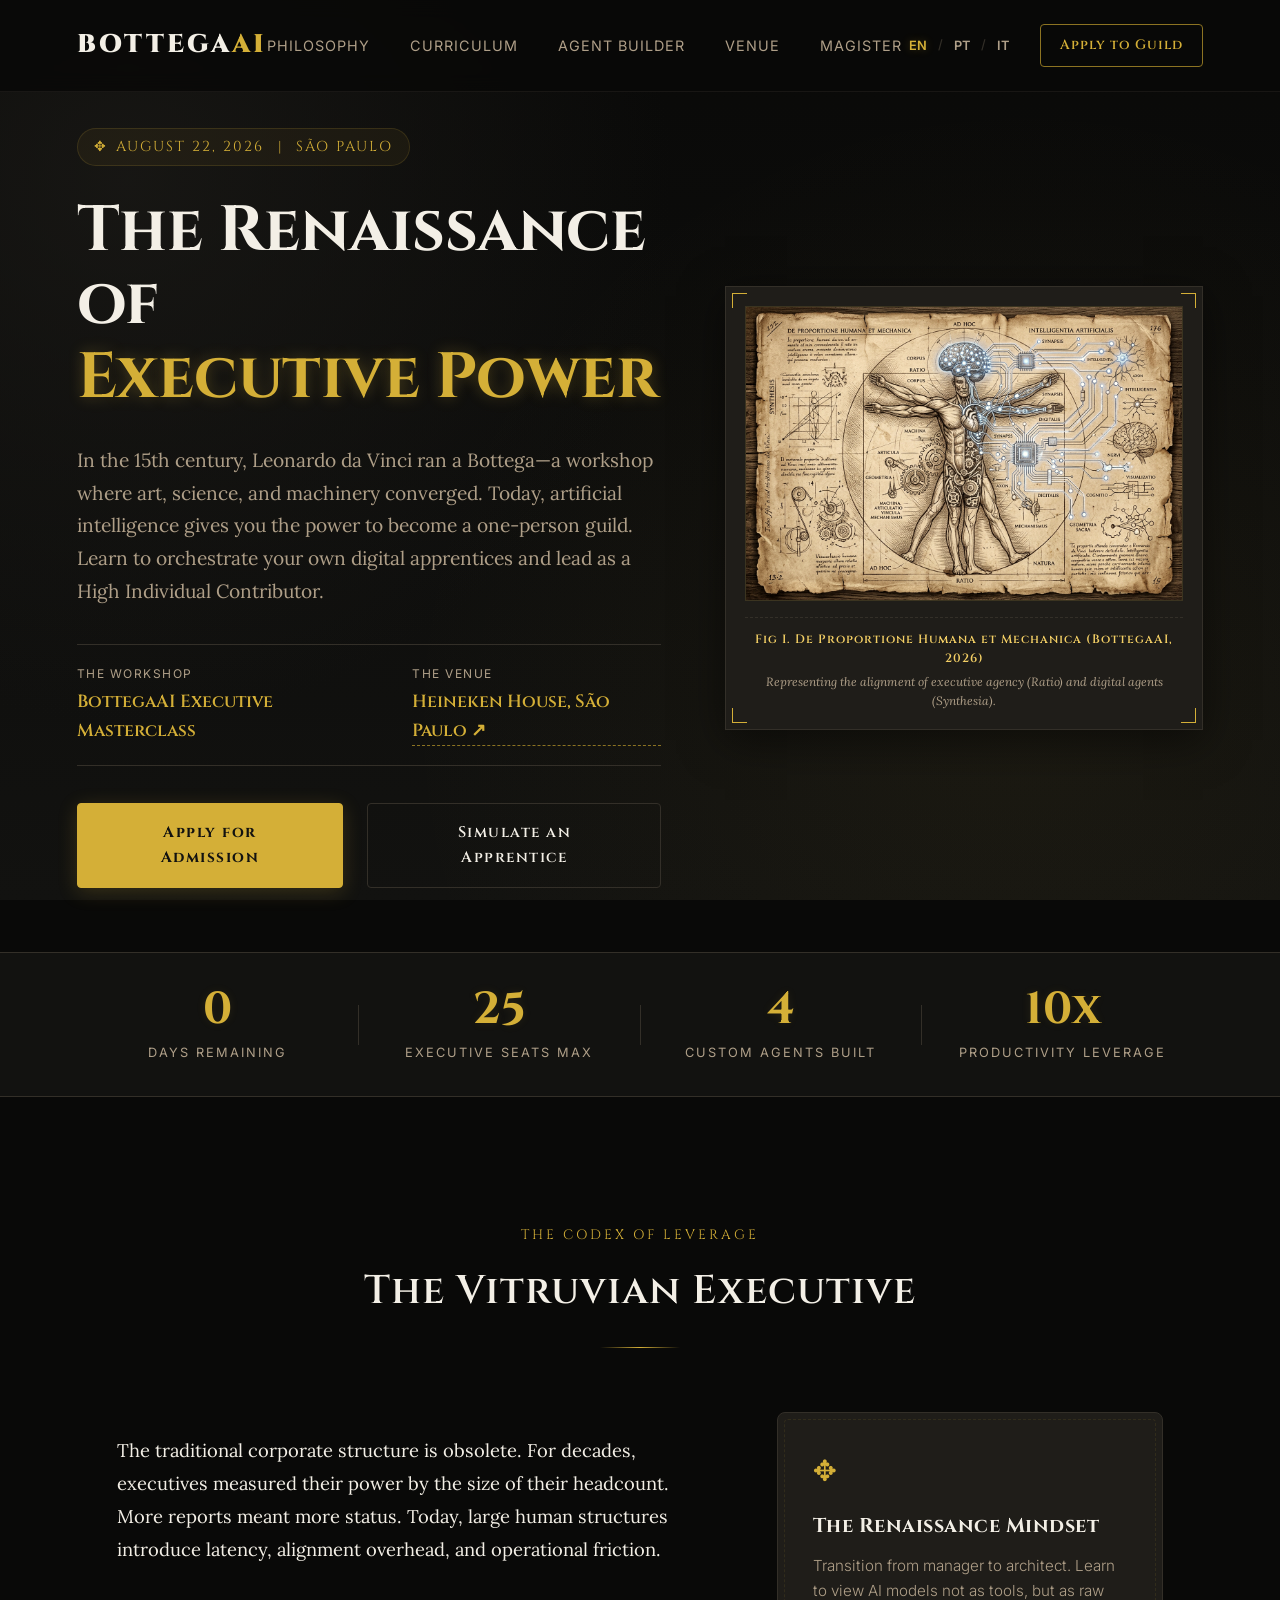
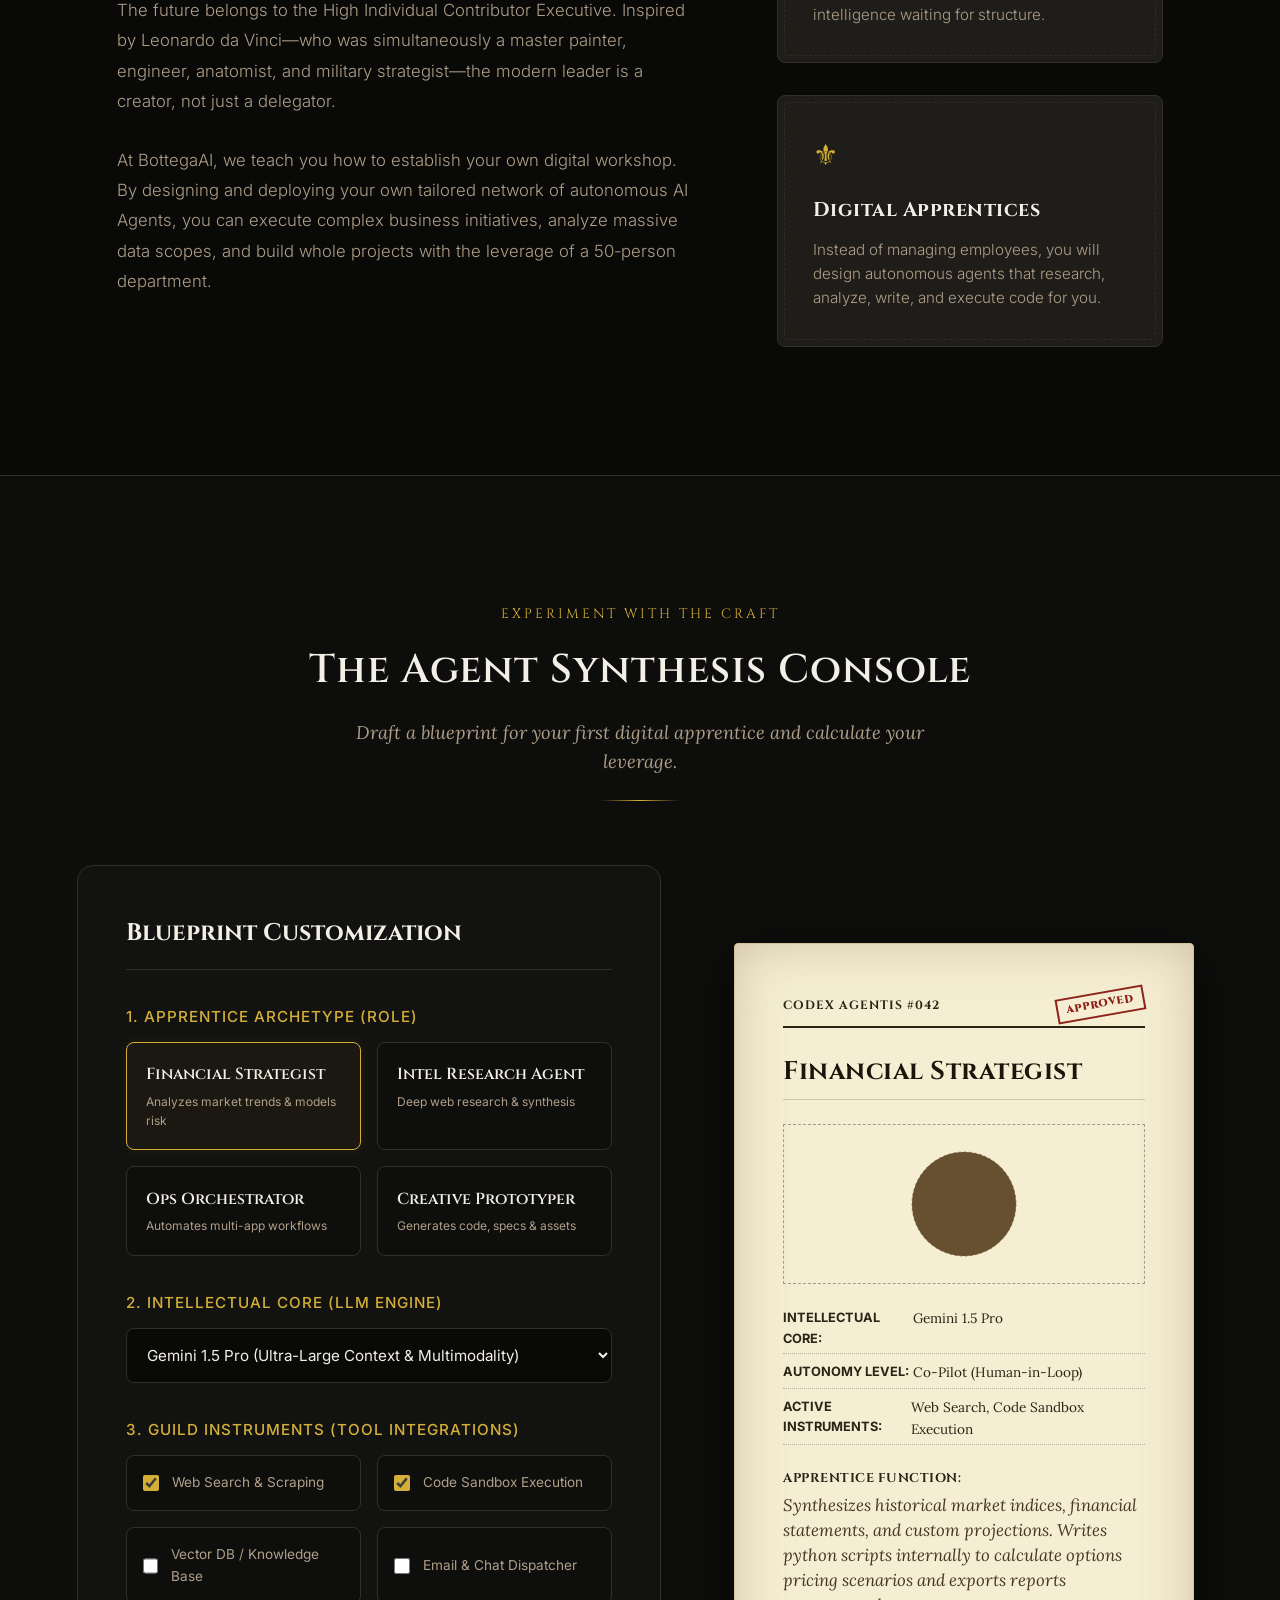
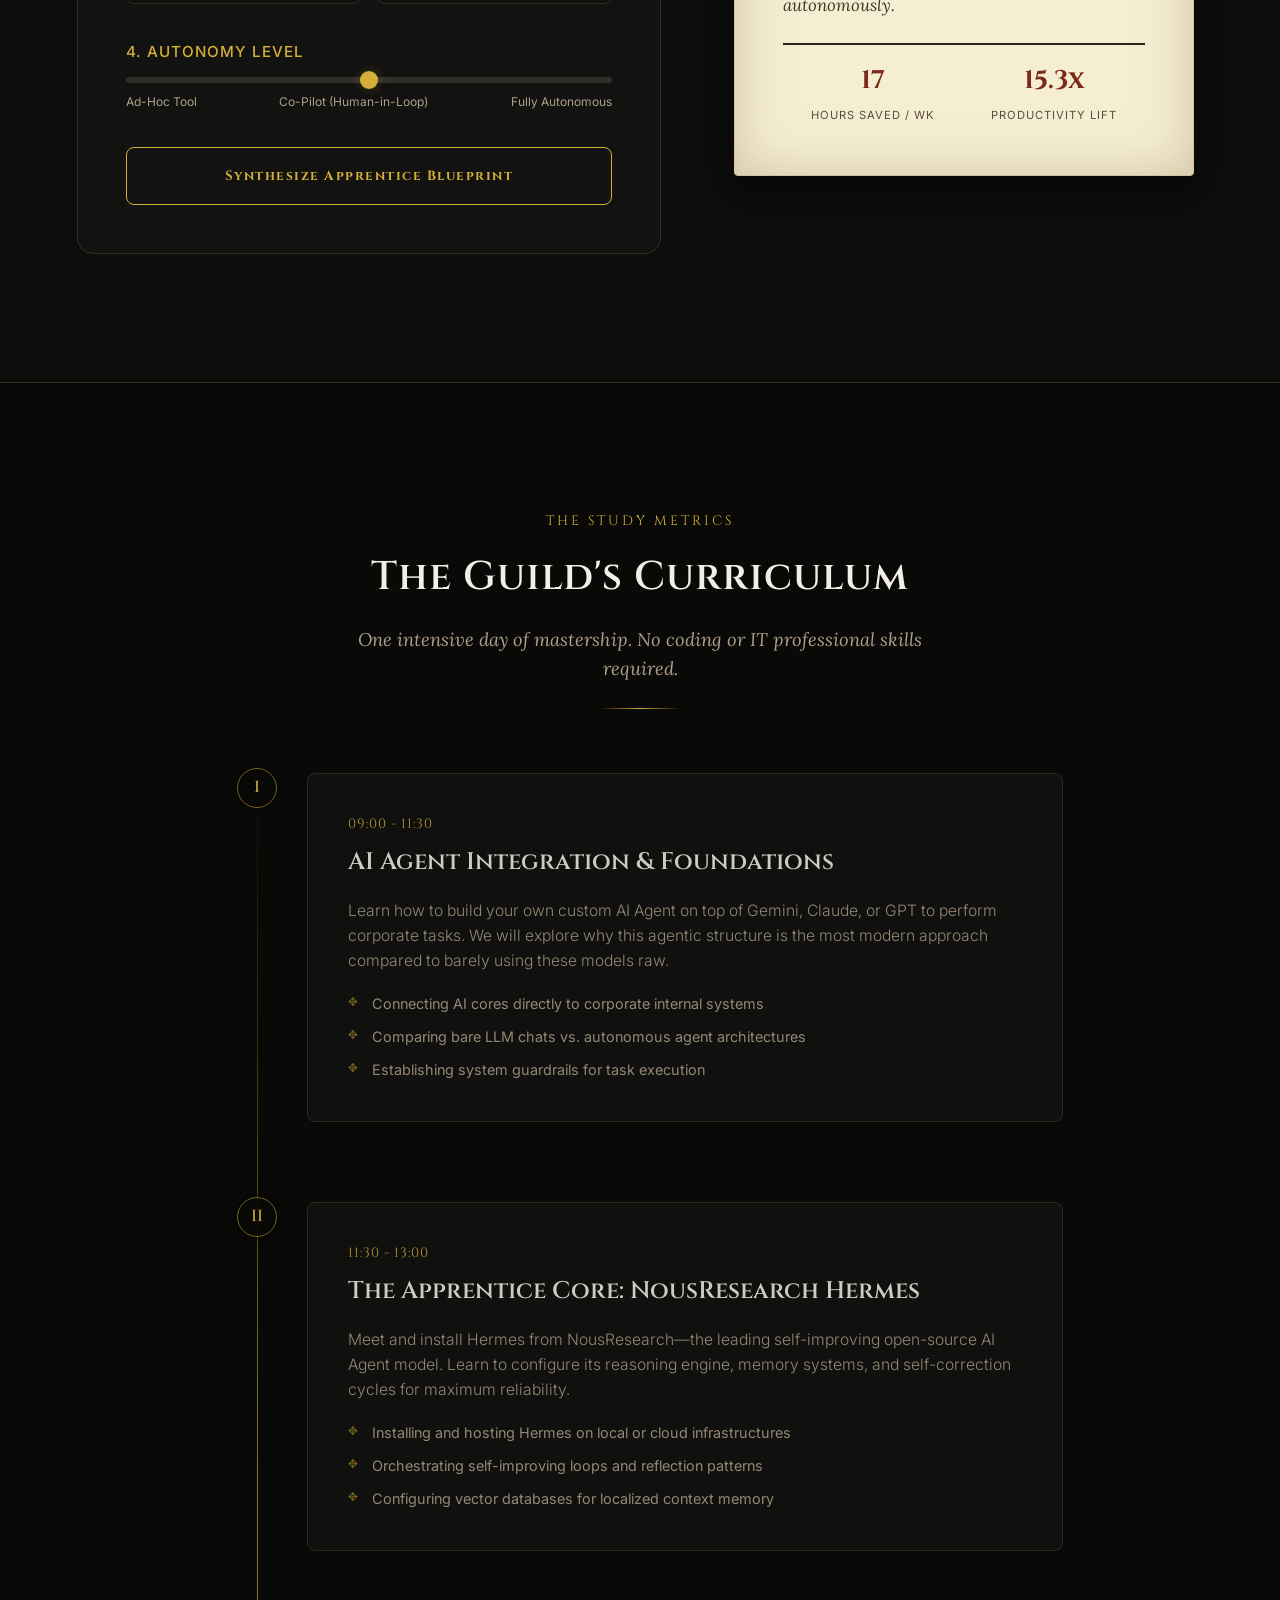
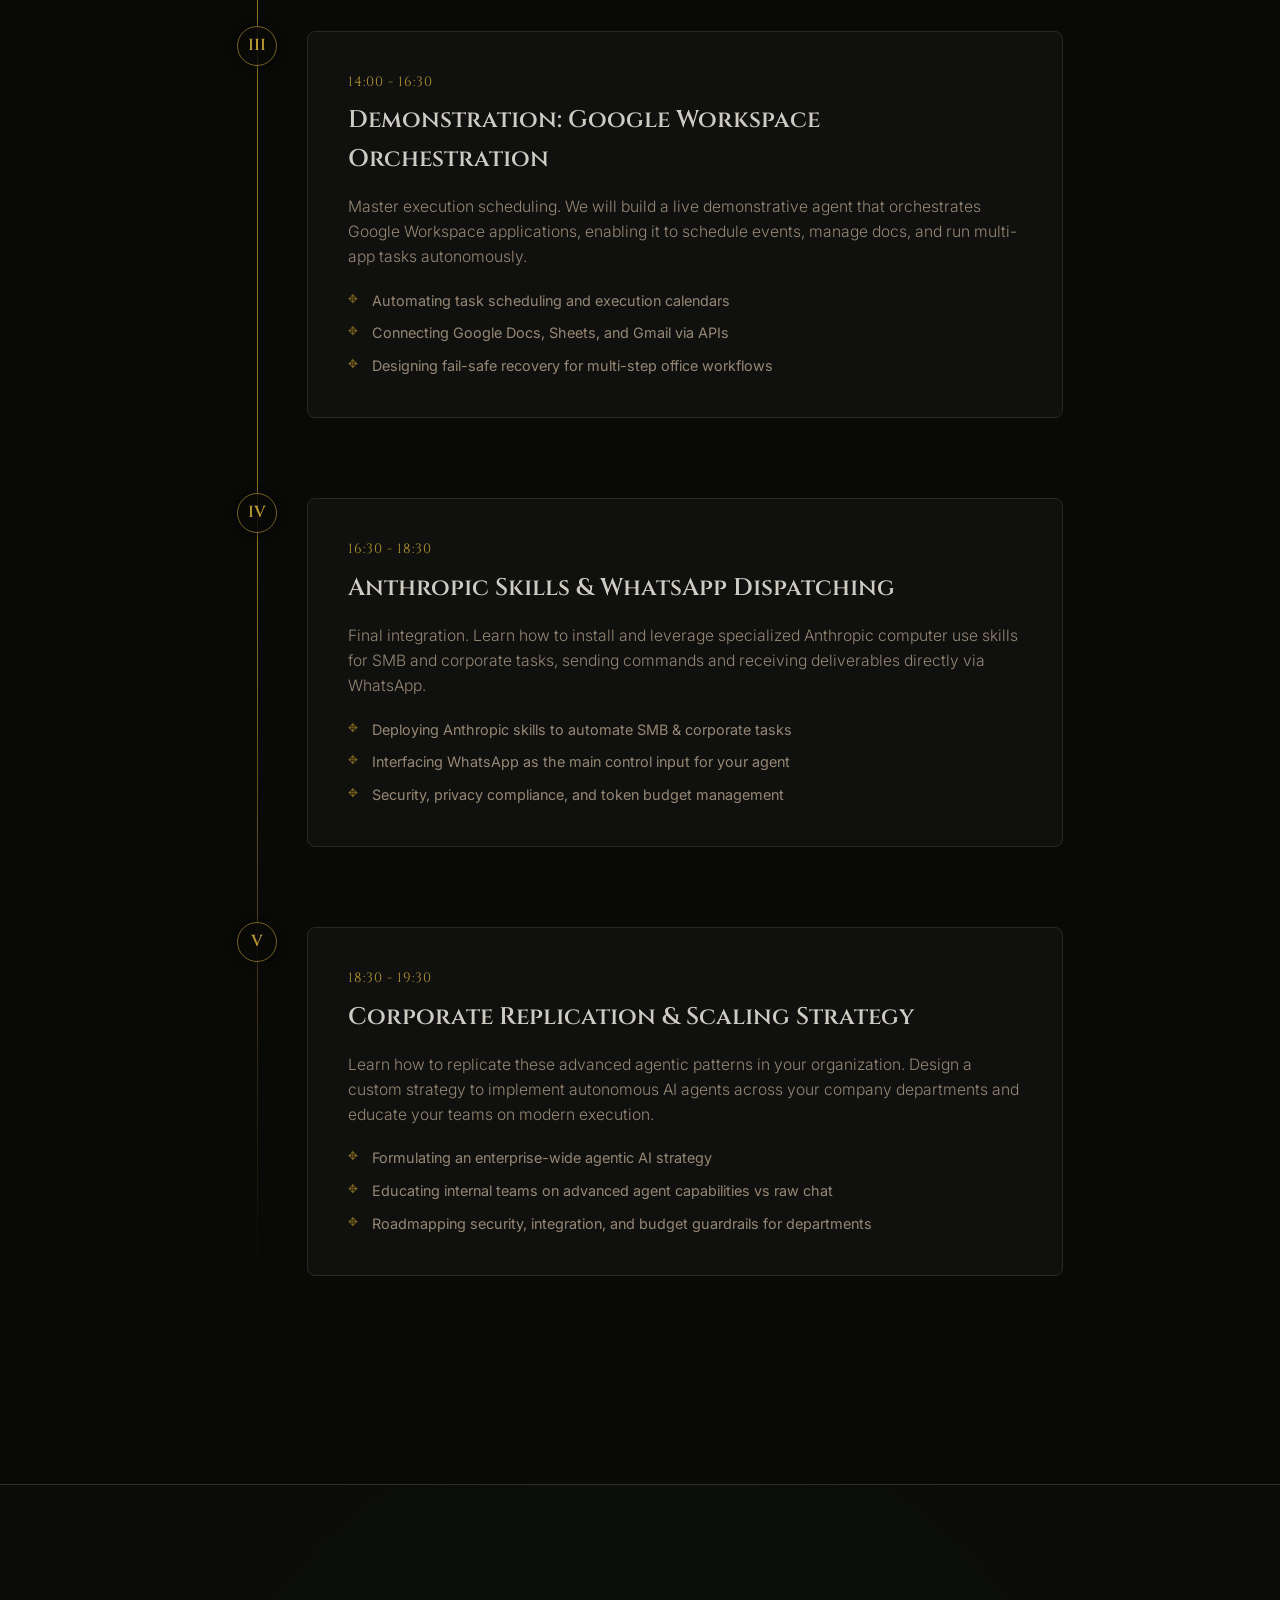
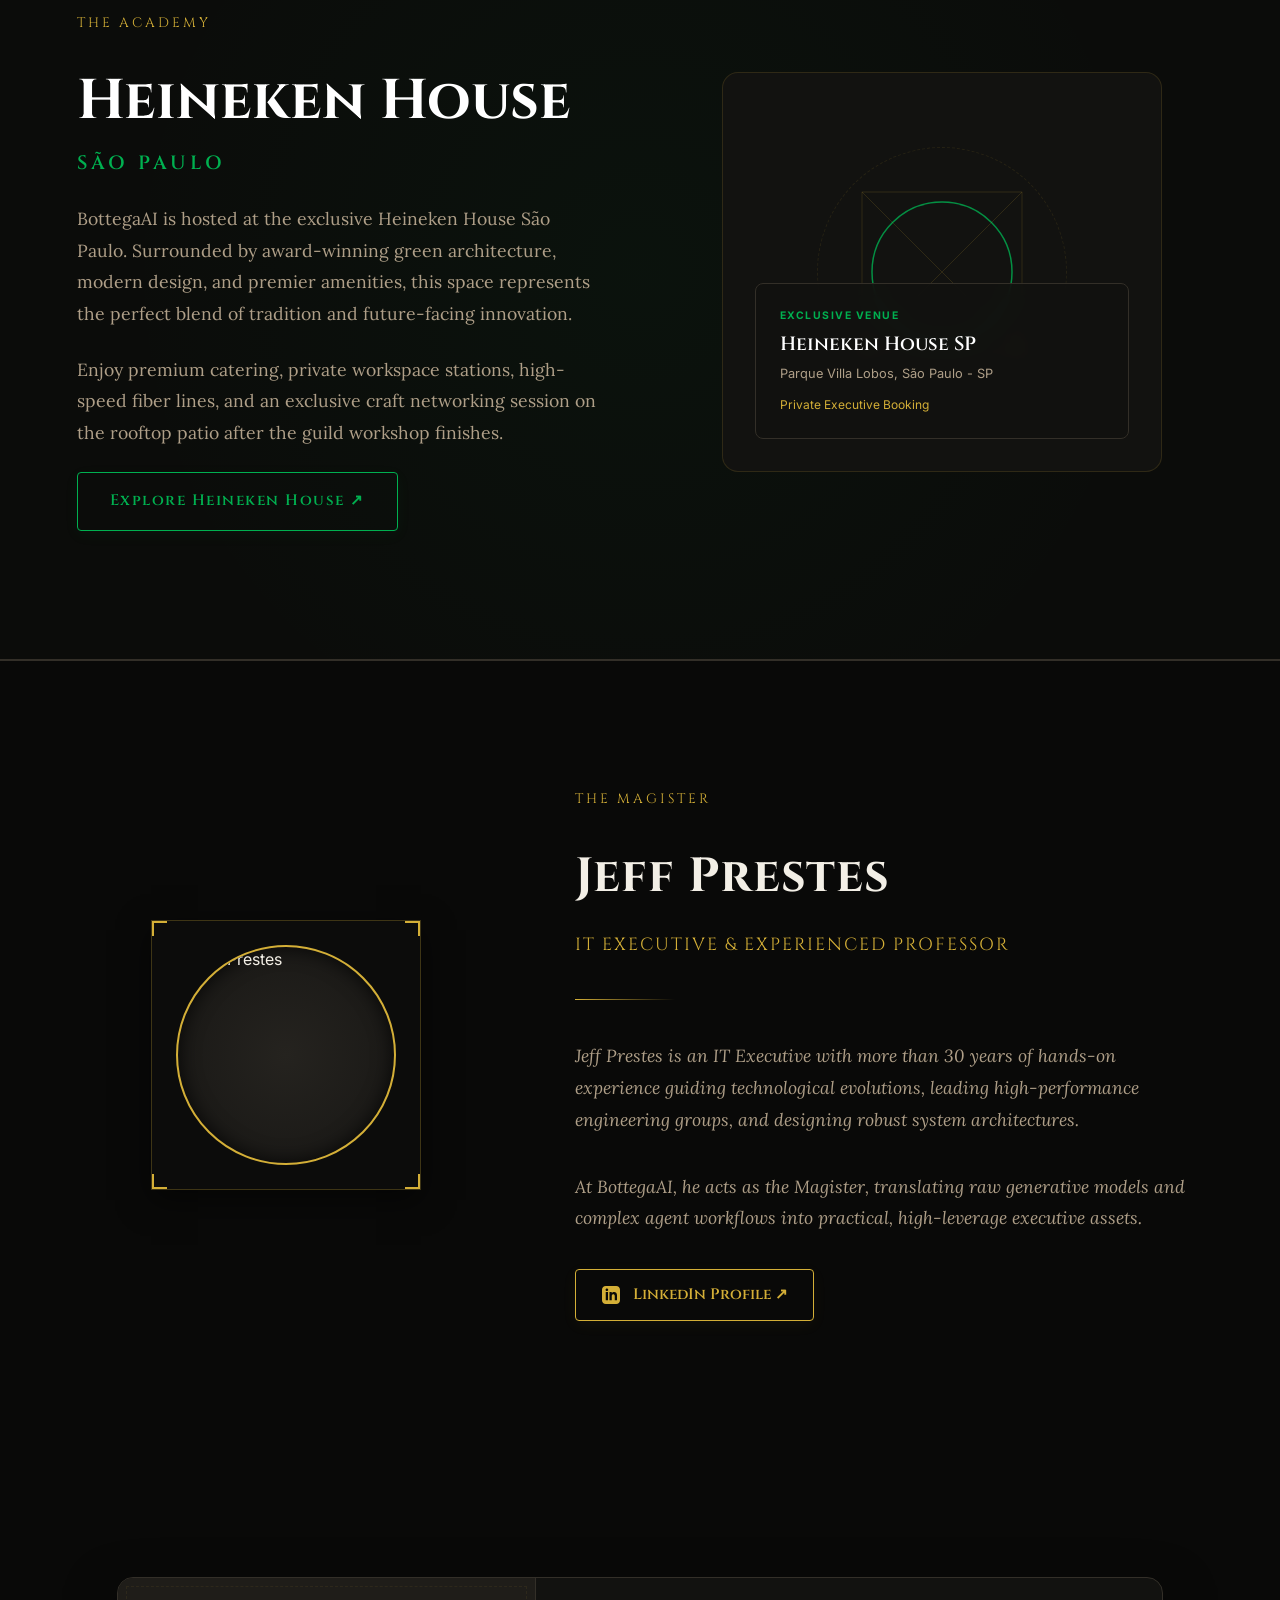
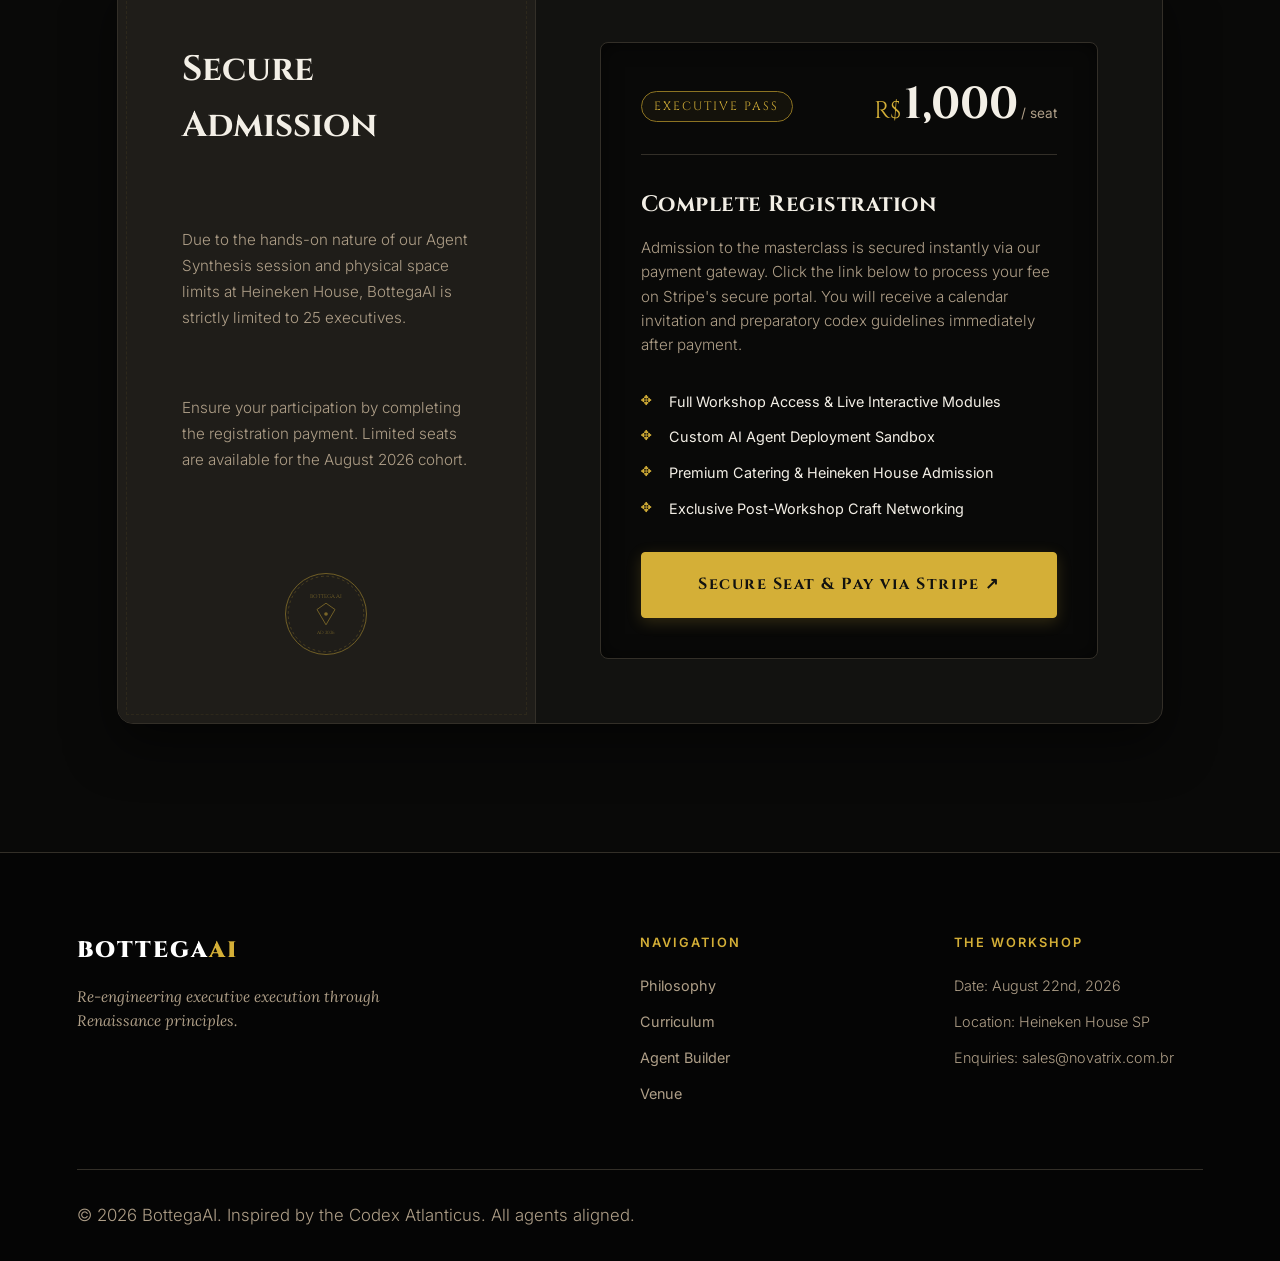
==== index.html @ 17a6ae5c "chore: update Magister role title and set avatar image to images/professor.jpg" ====
<!DOCTYPE html>
<html lang="en">
<head>
    <meta charset="UTF-8">
    <meta name="viewport" content="width=device-width, initial-scale=1.0">
    <title>BottegaAI Workshop | The Renaissance of Executive Power & AI Agents</title>
    
    <!-- SEO Robots Indexing -->
    <meta name="robots" content="index, follow">
    <meta name="googlebot" content="index, follow">
    <link rel="canonical" href="https://bottegaai.academy">
    
    <!-- Favicon link -->
    <link rel="icon" type="image/jpeg" href="images/favicon.jpg">
    
    <!-- General Meta Tags -->
    <meta name="description" content="Master the art of the High Individual Contributor at BottegaAI. A Renaissance-inspired workshop for executives to design and build autonomous AI Agents. August 22nd, 2026 at Heineken House, São Paulo.">
    <meta name="keywords" content="BottegaAI, AI Agents, Executive AI, High Individual Contributor, Leonardo da Vinci, AI Workshop São Paulo, Heineken House SP">

    <!-- Open Graph / Facebook / WhatsApp -->
    <meta property="og:type" content="website">
    <meta property="og:url" content="https://bottegaai.academy">
    <meta property="og:title" content="BottegaAI Workshop | The Renaissance of Executive Power">
    <meta property="og:description" content="Master the art of the High Individual Contributor. Design and build autonomous AI Agents at Heineken House, São Paulo. August 22, 2026.">
    <meta property="og:image" content="https://bottegaai.academy/images/bottega_og_share.jpg">
    <meta property="og:image:width" content="1200">
    <meta property="og:image:height" content="675">
    <meta property="og:site_name" content="BottegaAI">

    <!-- Twitter / X.com -->
    <meta name="twitter:card" content="summary_large_image">
    <meta name="twitter:url" content="https://bottegaai.academy">
    <meta name="twitter:title" content="BottegaAI Workshop | The Renaissance of Executive Power">
    <meta name="twitter:description" content="Master the art of the High Individual Contributor. Design and build autonomous AI Agents at Heineken House, São Paulo. August 22, 2026.">
    <meta name="twitter:image" content="https://bottegaai.academy/images/bottega_og_share.jpg">
    <meta name="twitter:site" content="@bottega_ai">

    <!-- Google Fonts -->
    <link rel="preconnect" href="https://fonts.googleapis.com">
    <link rel="preconnect" href="https://fonts.gstatic.com" crossorigin>
    <link href="https://fonts.googleapis.com/css2?family=Cinzel:wght@400;600;700;900&family=Inter:wght@300;400;500;600;700&family=Lora:ital,wght@0,400;0,500;0,600;1,400&display=swap" rel="stylesheet">
    
    <!-- CSS Stylesheet -->
    <link rel="stylesheet" href="style.css">
</head>
<body>

    <!-- Header / Navigation -->
    <header class="main-header" id="header-section">
        <div class="logo">
            <span class="logo-text">BOTTEGA<span class="gold-text">AI</span></span>
        </div>
        <nav class="nav-menu" id="navigation-menu">
            <a href="#philosophy" class="nav-link" data-i18n="nav-philosophy">Philosophy</a>
            <a href="#curriculum" class="nav-link" data-i18n="nav-curriculum">Curriculum</a>
            <a href="#simulator" class="nav-link" data-i18n="nav-simulator">Agent Builder</a>
            <a href="#venue" class="nav-link" data-i18n="nav-venue">Venue</a>
            <a href="#magister" class="nav-link" data-i18n="nav-magister">Magister</a>
        </nav>
        
        <div class="header-right">
            <!-- Elegant Language Switcher -->
            <div class="lang-switcher" id="language-switcher">
                <button data-lang="en" class="lang-btn active">EN</button>
                <span class="lang-separator">/</span>
                <button data-lang="pt" class="lang-btn">PT</button>
                <span class="lang-separator">/</span>
                <button data-lang="it" class="lang-btn">IT</button>
            </div>
            <a href="#register" class="cta-button-nav" id="nav-cta" data-i18n="nav-cta">Apply to Guild</a>
        </div>
    </header>

    <main>
        <!-- Hero Section -->
        <section class="hero-section" id="hero-section">
            <div class="hero-content">
                <div class="date-badge" id="hero-date-badge">
                    <span class="icon">✥</span> <span data-i18n="hero-date">AUGUST 22, 2026</span> &nbsp;|&nbsp; SÃO PAULO
                </div>
                <h1 class="hero-title" id="main-hero-title" data-i18n="hero-title">
                    The Renaissance of <br>
                    <span class="gold-text-glow">Executive Power</span>
                </h1>
                <p class="hero-subtitle" data-i18n="hero-subtitle">
                    In the 15th century, Leonardo da Vinci ran a Bottega—a workshop where art, science, and machinery converged. Today, artificial intelligence gives you the power to become a one-person guild. Learn to orchestrate your own digital apprentices and lead as a High Individual Contributor.
                </p>
                <div class="hero-details">
                    <div class="detail-item">
                        <span class="detail-label" data-i18n="hero-label-workshop">THE WORKSHOP</span>
                        <span class="detail-value" data-i18n="hero-val-workshop">BottegaAI Executive Masterclass</span>
                    </div>
                    <div class="detail-item">
                        <span class="detail-label" data-i18n="hero-label-venue">THE VENUE</span>
                        <a href="https://www.heinekenbrasil.com.br/heineken-house/" target="_blank" rel="noopener noreferrer" class="venue-link" id="venue-link-hero">
                            Heineken House, São Paulo ↗
                        </a>
                    </div>
                </div>
                <div class="hero-actions">
                    <a href="#register" class="cta-button-primary" id="hero-cta-apply" data-i18n="hero-cta-apply">Apply for Admission</a>
                    <a href="#simulator" class="cta-button-secondary" id="hero-cta-explore" data-i18n="hero-cta-explore">Simulate an Apprentice</a>
                </div>
            </div>
            <div class="hero-visual">
                <div class="sketch-frame">
                    <div class="gold-border-corner top-left"></div>
                    <div class="gold-border-corner top-right"></div>
                    <div class="gold-border-corner bottom-left"></div>
                    <div class="gold-border-corner bottom-right"></div>
                    <img src="images/da_vinci_ai_sketch.jpg" alt="Leonardo da Vinci Vitruvian Man and Neural Network Sketch" class="sketch-image" id="hero-sketch-img">
                    <div class="sketch-caption">
                        <span class="caption-title" data-i18n="hero-fig-title">Fig I. De Proportione Humana et Mechanica (BottegaAI, 2026)</span>
                        <p data-i18n="hero-fig-desc">Representing the alignment of executive agency (Ratio) and digital agents (Synthesia).</p>
                    </div>
                </div>
            </div>
        </section>

        <!-- Countdown / Metric bar -->
        <section class="metric-bar" id="countdown-bar">
            <div class="metric-container">
                <div class="metric-item">
                    <span class="metric-number" id="countdown-days">--</span>
                    <span class="metric-label" data-i18n="metric-days">Days Remaining</span>
                </div>
                <div class="metric-divider"></div>
                <div class="metric-item">
                    <span class="metric-number">25</span>
                    <span class="metric-label" data-i18n="metric-seats">Executive Seats Max</span>
                </div>
                <div class="metric-divider"></div>
                <div class="metric-item">
                    <span class="metric-number">4</span>
                    <span class="metric-label" data-i18n="metric-agents">Custom Agents Built</span>
                </div>
                <div class="metric-divider"></div>
                <div class="metric-item">
                    <span class="metric-number">10x</span>
                    <span class="metric-label" data-i18n="metric-leverage">Productivity Leverage</span>
                </div>
            </div>
        </section>

        <!-- Section: The Philosophy -->
        <section class="philosophy-section" id="philosophy">
            <div class="section-header">
                <span class="section-tagline" data-i18n="philosophy-tagline">THE CODEX OF LEVERAGE</span>
                <h2 class="section-title" data-i18n="philosophy-title">The Vitruvian Executive</h2>
                <div class="gold-divider"></div>
            </div>
            <div class="philosophy-grid">
                <div class="philosophy-text" id="philosophy-text-container">
                    <p class="drop-cap-p" data-i18n="philosophy-p1">
                        The traditional corporate structure is obsolete. For decades, executives measured their power by the size of their headcount. More reports meant more status. Today, large human structures introduce latency, alignment overhead, and operational friction.
                    </p>
                    <p data-i18n="philosophy-p2">
                        The future belongs to the High Individual Contributor Executive. Inspired by Leonardo da Vinci—who was simultaneously a master painter, engineer, anatomist, and military strategist—the modern leader is a creator, not just a delegator.
                    </p>
                    <p data-i18n="philosophy-p3">
                        At BottegaAI, we teach you how to establish your own digital workshop. By designing and deploying your own tailored network of autonomous AI Agents, you can execute complex business initiatives, analyze massive data scopes, and build whole projects with the leverage of a 50-person department.
                    </p>
                </div>
                <div class="philosophy-cards">
                    <div class="parchment-card" id="card-guild">
                        <div class="card-icon">✥</div>
                        <h3 class="card-title" data-i18n="philosophy-card1-title">The Renaissance Mindset</h3>
                        <p data-i18n="philosophy-card1-desc">Transition from manager to architect. Learn to view AI models not as tools, but as raw intelligence waiting for structure.</p>
                    </div>
                    <div class="parchment-card" id="card-apprentice">
                        <div class="card-icon">⚜</div>
                        <h3 class="card-title" data-i18n="philosophy-card2-title">Digital Apprentices</h3>
                        <p data-i18n="philosophy-card2-desc">Instead of managing employees, you will design autonomous agents that research, analyze, write, and execute code for you.</p>
                    </div>
                </div>
            </div>
        </section>

        <!-- Section: Interactive Agent Builder Simulator -->
        <section class="simulator-section" id="simulator">
            <div class="section-header">
                <span class="section-tagline" data-i18n="sim-tagline">EXPERIMENT WITH THE CRAFT</span>
                <h2 class="section-title" data-i18n="sim-title">The Agent Synthesis Console</h2>
                <p class="section-subtitle" data-i18n="sim-subtitle">Draft a blueprint for your first digital apprentice and calculate your leverage.</p>
                <div class="gold-divider"></div>
            </div>

            <div class="simulator-container">
                <!-- Selector Side -->
                <div class="simulator-controls" id="sim-controls">
                    <h3 class="controls-title" data-i18n="sim-ctrl-title">Blueprint Customization</h3>
                    
                    <div class="control-group">
                        <label class="control-label" data-i18n="sim-ctrl-label-1">1. Apprentice Archetype (Role)</label>
                        <div class="radio-grid" id="archetype-grid">
                            <!-- Populated with data attributes for translation support -->
                            <label class="radio-option active">
                                <input type="radio" name="archetype" value="analyst" checked>
                                <span class="radio-title" data-i18n="arch-analyst-title">Financial Strategist</span>
                                <span class="radio-desc" data-i18n="arch-analyst-desc">Analyzes market trends & models risk</span>
                            </label>
                            <label class="radio-option">
                                <input type="radio" name="archetype" value="researcher">
                                <span class="radio-title" data-i18n="arch-researcher-title">Intel Research Agent</span>
                                <span class="radio-desc" data-i18n="arch-researcher-desc">Deep web research & synthesis</span>
                            </label>
                            <label class="radio-option">
                                <input type="radio" name="archetype" value="operations">
                                <span class="radio-title" data-i18n="arch-ops-title">Ops Orchestrator</span>
                                <span class="radio-desc" data-i18n="arch-ops-desc">Automates multi-app workflows</span>
                            </label>
                            <label class="radio-option">
                                <input type="radio" name="archetype" value="product">
                                <span class="radio-title" data-i18n="arch-prod-title">Creative Prototyper</span>
                                <span class="radio-desc" data-i18n="arch-prod-desc">Generates code, specs & assets</span>
                            </label>
                        </div>
                    </div>

                    <div class="control-group">
                        <label class="control-label" data-i18n="sim-ctrl-label-2">2. Intellectual Core (LLM Engine)</label>
                        <select class="custom-select" id="sim-llm-select">
                            <option value="gemini-pro" data-i18n="engine-gemini-pro">Gemini 1.5 Pro (Ultra-Large Context & Multimodality)</option>
                            <option value="gemini-flash" data-i18n="engine-gemini-flash">Gemini 1.5 Flash (Sub-Second Latency & High Speed)</option>
                            <option value="claude-sonnet" data-i18n="engine-claude-sonnet">Claude 3.5 Sonnet (Advanced Coding & Reasoning)</option>
                            <option value="gpt-4o" data-i18n="engine-gpt-4o">GPT-4o (Versatile Agent Orchestration)</option>
                        </select>
                    </div>

                    <div class="control-group">
                        <label class="control-label" data-i18n="sim-ctrl-label-3">3. Guild Instruments (Tool Integrations)</label>
                        <div class="checkbox-grid">
                            <label class="checkbox-option">
                                <input type="checkbox" id="tool-search" checked>
                                <span data-i18n="tool-search-lbl">Web Search & Scraping</span>
                            </label>
                            <label class="checkbox-option">
                                <input type="checkbox" id="tool-code" checked>
                                <span data-i18n="tool-code-lbl">Code Sandbox Execution</span>
                            </label>
                            <label class="checkbox-option">
                                <input type="checkbox" id="tool-db">
                                <span data-i18n="tool-db-lbl">Vector DB / Knowledge Base</span>
                            </label>
                            <label class="checkbox-option">
                                <input type="checkbox" id="tool-email">
                                <span data-i18n="tool-email-lbl">Email & Chat Dispatcher</span>
                            </label>
                        </div>
                    </div>

                    <div class="control-group">
                        <label class="control-label" data-i18n="sim-ctrl-label-4">4. Autonomy Level</label>
                        <div class="range-container">
                            <input type="range" min="1" max="3" value="2" class="custom-range" id="autonomy-range">
                            <div class="range-labels">
                                <span data-i18n="autonomy-lvl-1">Ad-Hoc Tool</span>
                                <span data-i18n="autonomy-lvl-2">Co-Pilot (Human-in-Loop)</span>
                                <span data-i18n="autonomy-lvl-3">Fully Autonomous</span>
                            </div>
                        </div>
                    </div>

                    <button type="button" class="btn-synthesize" id="btn-synthesize-agent" data-i18n="sim-btn-synthesize">Synthesize Apprentice Blueprint</button>
                </div>

                <!-- Preview Side (Parchment Sketch Output) -->
                <div class="simulator-preview">
                    <div class="parchment-sheet">
                        <div class="parchment-glow"></div>
                        <div class="blueprint-header">
                            <span class="blueprint-serial">CODEX AGENTIS #042</span>
                            <span class="blueprint-stamp" data-i18n="blueprint-stamp">APPROVED</span>
                        </div>
                        
                        <div class="blueprint-body" id="blueprint-output">
                            <!-- Dynamically updated by JS -->
                            <div class="blueprint-title-block">
                                <h4 class="blueprint-agent-title">Financial Strategist</h4>
                                <div class="blueprint-line"></div>
                            </div>
                            
                            <div class="blueprint-sketch-wrapper">
                                <svg class="blueprint-svg-animation" viewBox="0 0 100 100">
                                    <circle cx="50" cy="50" r="40" stroke="#d4af37" stroke-width="0.5" fill="none" stroke-dasharray="2,2"/>
                                    <circle cx="50" cy="50" r="30" stroke="#d4af37" stroke-width="0.25" fill="none"/>
                                    <line x1="10" y1="50" x2="90" y2="50" stroke="#d4af37" stroke-width="0.25"/>
                                    <line x1="50" y1="10" x2="50" y2="90" stroke="#d4af37" stroke-width="0.25"/>
                                    <circle cx="50" cy="50" r="10" stroke="#d4af37" stroke-width="1" fill="none" id="core-circle"/>
                                    <path d="M 25,25 L 50,50 L 75,25 M 25,75 L 50,50 L 75,75" stroke="#d4af37" stroke-width="0.5" fill="none"/>
                                    <circle cx="25" cy="25" r="3" fill="#d4af37"/>
                                    <circle cx="75" cy="25" r="3" fill="#d4af37"/>
                                    <circle cx="25" cy="75" r="3" fill="#d4af37"/>
                                    <circle cx="75" cy="75" r="3" fill="#d4af37"/>
                                    <circle cx="50" cy="50" r="5" fill="#d4af37"/>
                                </svg>
                            </div>

                            <div class="blueprint-details-grid">
                                <div class="blueprint-meta">
                                    <span class="meta-label" data-i18n="blueprint-core">Intellectual Core:</span>
                                    <span class="meta-val" id="meta-engine">Gemini 1.5 Pro</span>
                                </div>
                                <div class="blueprint-meta">
                                    <span class="meta-label" data-i18n="blueprint-autonomy">Autonomy Level:</span>
                                    <span class="meta-val" id="meta-autonomy">Co-Pilot (Human-in-Loop)</span>
                                </div>
                                <div class="blueprint-meta">
                                    <span class="meta-label" data-i18n="blueprint-instruments">Active Instruments:</span>
                                    <span class="meta-val" id="meta-tools">Web Search, Code Sandbox</span>
                                </div>
                            </div>

                            <div class="blueprint-description">
                                <h5 data-i18n="blueprint-desc-title">APPRENTICE FUNCTION:</h5>
                                <p id="blueprint-desc-text">Synthesizes historical market indices, financial statements, and custom projections. Writes python scripts internally to calculate options pricing scenarios and exports reports autonomously.</p>
                            </div>

                            <div class="blueprint-metrics">
                                <div class="blu-metric">
                                    <span class="blu-metric-num" id="metric-hours">12</span>
                                    <span class="blu-metric-lbl" data-i18n="blueprint-saved-lbl">Hours Saved / Wk</span>
                                </div>
                                <div class="blu-metric">
                                    <span class="blu-metric-num" id="metric-roi">12.5x</span>
                                    <span class="blu-metric-lbl" data-i18n="blueprint-lift-lbl">Productivity Lift</span>
                                </div>
                            </div>
                        </div>
                    </div>
                </div>
            </div>
        </section>

        <!-- Section: Curriculum -->
        <section class="curriculum-section" id="curriculum">
            <div class="section-header">
                <span class="section-tagline" data-i18n="curric-tagline">THE STUDY METRICS</span>
                <h2 class="section-title" data-i18n="curric-title">The Guild's Curriculum</h2>
                <p class="section-subtitle" data-i18n="curric-subtitle">One intensive day of mastership. No coding or IT professional skills required.</p>
                <div class="gold-divider"></div>
            </div>

            <div class="curriculum-timeline">
                <div class="timeline-item" id="curric-1">
                    <div class="timeline-number">I</div>
                    <div class="timeline-content">
                        <span class="timeline-time">09:00 - 11:30</span>
                        <h3 class="timeline-title" data-i18n="curric-t1-title">AI Agent Integration & Foundations</h3>
                        <p data-i18n="curric-t1-desc">Learn how to build your own custom AI Agent on top of Gemini, Claude, or GPT to perform corporate tasks. We will explore why this agentic structure is the most modern approach compared to barely using these models raw.</p>
                        <ul class="timeline-list">
                            <li data-i18n="curric-t1-i1">Connecting AI cores directly to corporate internal systems</li>
                            <li data-i18n="curric-t1-i2">Comparing bare LLM chats vs. autonomous agent architectures</li>
                            <li data-i18n="curric-t1-i3">Establishing system guardrails for task execution</li>
                        </ul>
                    </div>
                </div>

                <div class="timeline-item" id="curric-2">
                    <div class="timeline-number">II</div>
                    <div class="timeline-content">
                        <span class="timeline-time">11:30 - 13:00</span>
                        <h3 class="timeline-title" data-i18n="curric-t2-title">The Apprentice Core: NousResearch Hermes</h3>
                        <p data-i18n="curric-t2-desc">Meet and install Hermes from NousResearch—the leading self-improving open-source AI Agent model. Learn to configure its reasoning engine, memory systems, and self-correction cycles for maximum reliability.</p>
                        <ul class="timeline-list">
                            <li data-i18n="curric-t2-i1">Installing and hosting Hermes on local or cloud infrastructures</li>
                            <li data-i18n="curric-t2-i2">Orchestrating self-improving loops and reflection patterns</li>
                            <li data-i18n="curric-t2-i3">Configuring vector databases for localized context memory</li>
                        </ul>
                    </div>
                </div>

                <div class="timeline-item" id="curric-3">
                    <div class="timeline-number">III</div>
                    <div class="timeline-content">
                        <span class="timeline-time">14:00 - 16:30</span>
                        <h3 class="timeline-title" data-i18n="curric-t3-title">Demonstration: Google Workspace Orchestration</h3>
                        <p data-i18n="curric-t3-desc">Master execution scheduling. We will build a live demonstrative agent that orchestrates Google Workspace applications, enabling it to schedule events, manage docs, and run multi-app tasks autonomously.</p>
                        <ul class="timeline-list">
                            <li data-i18n="curric-t3-i1">Automating task scheduling and execution calendars</li>
                            <li data-i18n="curric-t3-i2">Connecting Google Docs, Sheets, and Gmail via APIs</li>
                            <li data-i18n="curric-t3-i3">Designing fail-safe recovery for multi-step office workflows</li>
                        </ul>
                    </div>
                </div>

                <div class="timeline-item" id="curric-4">
                    <div class="timeline-number">IV</div>
                    <div class="timeline-content">
                        <span class="timeline-time">16:30 - 18:30</span>
                        <h3 class="timeline-title" data-i18n="curric-t4-title">Anthropic Skills & WhatsApp Dispatching</h3>
                        <p data-i18n="curric-t4-desc">Final integration. Learn how to install and leverage specialized Anthropic computer use skills for SMB and corporate tasks, sending commands and receiving deliverables directly via WhatsApp.</p>
                        <ul class="timeline-list">
                            <li data-i18n="curric-t4-i1">Deploying Anthropic skills to automate SMB & corporate tasks</li>
                            <li data-i18n="curric-t4-i2">Interfacing WhatsApp as the main control input for your agent</li>
                            <li data-i18n="curric-t4-i3">Security, privacy compliance, and token budget management</li>
                        </ul>
                    </div>
                </div>

                <div class="timeline-item" id="curric-5">
                    <div class="timeline-number">V</div>
                    <div class="timeline-content">
                        <span class="timeline-time">18:30 - 19:30</span>
                        <h3 class="timeline-title" data-i18n="curric-t5-title">Corporate Replication & Scaling Strategy</h3>
                        <p data-i18n="curric-t5-desc">Learn how to replicate these advanced agentic patterns in your organization. Design a custom strategy to implement autonomous AI agents across your company departments and educate your teams on modern execution.</p>
                        <ul class="timeline-list">
                            <li data-i18n="curric-t5-i1">Formulating an enterprise-wide agentic AI strategy</li>
                            <li data-i18n="curric-t5-i2">Educating internal teams on advanced agent capabilities vs raw chat</li>
                            <li data-i18n="curric-t5-i3">Roadmapping security, integration, and budget guardrails for departments</li>
                        </ul>
                    </div>
                </div>
            </div>
        </section>

        <!-- Section: The Venue (Heineken House SP) -->
        <section class="venue-section" id="venue">
            <div class="venue-container">
                <div class="venue-info">
                    <span class="section-tagline" data-i18n="venue-tagline">THE ACADEMY</span>
                    <h2 class="venue-title">Heineken House</h2>
                    <span class="venue-city">SÃO PAULO</span>
                    <p class="venue-desc" data-i18n="venue-d1">
                        BottegaAI is hosted at the exclusive Heineken House São Paulo. Surrounded by award-winning green architecture, modern design, and premier amenities, this space represents the perfect blend of tradition and future-facing innovation.
                    </p>
                    <p class="venue-desc" data-i18n="venue-d2">
                        Enjoy premium catering, private workspace stations, high-speed fiber lines, and an exclusive craft networking session on the rooftop patio after the guild workshop finishes.
                    </p>
                    <a href="https://www.heinekenbrasil.com.br/heineken-house/" target="_blank" rel="noopener noreferrer" class="venue-explore-btn" id="venue-external-btn" data-i18n="venue-btn">
                        Explore Heineken House ↗
                    </a>
                </div>
                <div class="venue-media">
                    <div class="venue-graphic">
                        <div class="gold-accent-circle"></div>
                        <svg class="arch-svg" viewBox="0 0 200 200">
                            <rect x="20" y="20" width="160" height="160" stroke="#d4af37" stroke-width="0.5" fill="none" opacity="0.3"/>
                            <circle cx="100" cy="100" r="70" stroke="#00b050" stroke-width="1.5" fill="none" opacity="0.8"/>
                            <line x1="20" y1="20" x2="180" y2="180" stroke="#d4af37" stroke-width="0.5" opacity="0.3"/>
                            <line x1="180" y1="20" x2="20" y2="180" stroke="#d4af37" stroke-width="0.5" opacity="0.3"/>
                        </svg>
                        <div class="venue-card">
                            <span class="v-card-tag" data-i18n="venue-card-tag">EXCLUSIVE VENUE</span>
                            <span class="v-card-name">Heineken House SP</span>
                            <span class="v-card-addr" data-i18n="venue-card-addr">Parque Villa Lobos, São Paulo - SP</span>
                            <span class="v-card-status" data-i18n="venue-card-status">Private Executive Booking</span>
                        </div>
                    </div>
                </div>
            </div>
        </section>

        <!-- Section: Magister (Teacher) -->
        <section class="magister-section" id="magister">
            <div class="magister-container">
                <div class="magister-visual">
                    <div class="magister-avatar-frame">
                        <div class="gold-corner tl"></div>
                        <div class="gold-corner tr"></div>
                        <div class="gold-corner bl"></div>
                        <div class="gold-corner br"></div>
                        <div class="avatar-circle">
                            <img src="images/professor.jpg" alt="Jeff Prestes" class="magister-avatar-img">
                        </div>
                    </div>
                </div>
                <div class="magister-info">
                    <span class="section-tagline" data-i18n="magister-tagline">THE MAGISTER</span>
                    <h2 class="magister-name">Jeff Prestes</h2>
                    <span class="magister-title" data-i18n="magister-title-role">IT Executive & Experienced Professor</span>
                    <div class="gold-divider-left"></div>
                    <p class="magister-bio" data-i18n="magister-bio-p1">
                        Jeff Prestes is an IT Executive with more than 30 years of hands-on experience guiding technological evolutions, leading high-performance engineering groups, and designing robust system architectures.
                    </p>
                    <p class="magister-bio" data-i18n="magister-bio-p2">
                        At BottegaAI, he acts as the Magister, translating raw generative models and complex agent workflows into practical, high-leverage executive assets.
                    </p>
                    <a href="https://www.linkedin.com/in/jeffprestes" target="_blank" rel="noopener noreferrer" class="linkedin-btn">
                        <svg class="linkedin-icon" viewBox="0 0 24 24">
                            <path d="M19 0h-14c-2.761 0-5 2.239-5 5v14c0 2.761 2.239 5 5 5h14c2.762 0 5-2.239 5-5v-14c0-2.761-2.238-5-5-5zm-11 19h-3v-11h3v11zm-1.5-12.268c-.966 0-1.75-.779-1.75-1.75s.784-1.75 1.75-1.75 1.75.779 1.75 1.75-.784 1.75-1.75 1.75zm13.5 12.268h-3v-5.604c0-3.368-4-3.113-4 0v5.604h-3v-11h3v1.765c1.396-2.586 7-2.777 7 2.476v6.759z"/>
                        </svg>
                        LinkedIn Profile ↗
                    </a>
                </div>
            </div>
        </section>

        <!-- Section: Application Form -->
        <section class="register-section" id="register">
            <div class="register-card-container">
                <div class="register-info-panel">
                    <h2 class="register-panel-title" data-i18n="reg-title">Apply to the Guild</h2>
                    <p class="register-panel-desc" data-i18n="reg-desc-1">
                        Due to the hands-on nature of our Agent Synthesis session and physical space limits at Heineken House, BottegaAI is strictly limited to 25 executives.
                    </p>
                    <p class="register-panel-desc" data-i18n="reg-desc-2">
                        Admission is selective. We look for directors, VPs, founders, and CXOs with complex operational environments ripe for agentic automation.
                    </p>
                    <div class="guild-seal-container">
                        <svg class="guild-seal" viewBox="0 0 100 100">
                            <circle cx="50" cy="50" r="45" stroke="#d4af37" stroke-width="1" fill="none"/>
                            <circle cx="50" cy="50" r="42" stroke="#d4af37" stroke-width="0.5" fill="none" stroke-dasharray="3,3"/>
                            <text x="50" y="32" font-family="Cinzel" font-size="6" fill="#d4af37" text-anchor="middle">BOTTEGA AI</text>
                            <text x="50" y="72" font-family="Cinzel" font-size="5" fill="#d4af37" text-anchor="middle">AD 2026</text>
                            <path d="M 40,45 L 50,38 L 60,45 L 50,62 Z" stroke="#d4af37" stroke-width="1" fill="none"/>
                            <circle cx="50" cy="50" r="2" fill="#d4af37"/>
                        </svg>
                    </div>
                </div>
                <div class="register-form-panel">
                    <div class="payment-box">
                        <div class="payment-header">
                            <span class="payment-badge" data-i18n="pay-badge">EXECUTIVE PASS</span>
                            <div class="payment-price">
                                <span class="price-currency" data-i18n="pay-price-currency">R$</span>
                                <span class="price-amount" data-i18n="pay-price-amount">1,000</span>
                                <span class="price-period" data-i18n="pay-price-period">/ seat</span>
                            </div>
                        </div>
                        
                        <div class="payment-explanation">
                            <h3 class="payment-title" data-i18n="pay-title">Complete Registration</h3>
                            <p class="payment-desc" data-i18n="pay-desc">
                                Admission to the masterclass is secured instantly via our payment gateway. Click the link below to process your fee on Stripe's secure portal. You will receive a calendar invitation and preparatory codex guidelines immediately after payment.
                            </p>
                        </div>
                        
                        <ul class="payment-features-list">
                            <li data-i18n="pay-feat-1">Full Workshop Access & Live Interactive Modules</li>
                            <li data-i18n="pay-feat-2">Custom AI Agent Deployment Sandbox</li>
                            <li data-i18n="pay-feat-3">Premium Catering & Heineken House Admission</li>
                            <li data-i18n="pay-feat-4">Exclusive Post-Workshop Craft Networking</li>
                        </ul>
                        
                        <a href="https://buy.stripe.com/28EcMYaTy2wUeDV4RibMQ00" target="_blank" rel="noopener noreferrer" class="payment-button" id="stripe-payment-btn" data-i18n="pay-btn">
                            Secure Seat & Pay via Stripe ↗
                        </a>
                    </div>
                </div>
            </div>
        </section>
    </main>

    <!-- Footer -->
    <footer class="main-footer" id="footer-section">
        <div class="footer-grid">
            <div class="footer-brand">
                <span class="footer-logo">BOTTEGA<span class="gold-text">AI</span></span>
                <p class="footer-tagline" data-i18n="footer-tagline">Re-engineering executive execution through Renaissance principles.</p>
            </div>
            <div class="footer-links">
                <h4 data-i18n="footer-nav-title">NAVIGATION</h4>
                <a href="#philosophy" data-i18n="nav-philosophy">Philosophy</a>
                <a href="#curriculum" data-i18n="nav-curriculum">Curriculum</a>
                <a href="#simulator" data-i18n="nav-simulator">Apprentice Builder</a>
                <a href="#venue" data-i18n="nav-venue">The Venue</a>
            </div>
            <div class="footer-meta">
                <h4 data-i18n="footer-meta-title">THE WORKSHOP</h4>
                <p><span data-i18n="footer-meta-date">Date: August 22nd, 2026</span></p>
                <p><span data-i18n="footer-meta-loc">Location: Heineken House SP</span></p>
                <p><span data-i18n="footer-meta-email">Enquiries: sales@novatrix.com.br</span></p>
            </div>
        </div>
        <div class="footer-bottom">
            <p data-i18n="footer-copyright">&copy; 2026 BottegaAI. Inspired by the Codex Atlanticus. All agents aligned.</p>
        </div>
    </footer>

    <!-- JavaScript Code -->
    <script src="app.js"></script>
</body>
</html>
---- style.css ----
/* ==========================================
   BOTTEGA AI - CORE STYLESHEET
   Renaissance Aesthetics Merged with Modern AI
   ========================================== */

/* 1. Design System & Custom Properties */
:root {
    /* Color Palette */
    --color-bg: #090908;
    --color-bg-offset: #121210;
    --color-parchment-light: #f5eed3;
    --color-parchment-dark: #1f1d19;
    --color-parchment-border: #332f28;
    --color-gold: #d4af37;
    --color-gold-hover: #f3cf65;
    --color-gold-glow: rgba(212, 175, 55, 0.3);
    --color-gold-dim: #8c7322;
    --color-text: #f3efe6;
    --color-text-muted: #af9f88;
    --color-heineken-green: #00b050;
    --color-heineken-glow: rgba(0, 176, 80, 0.4);

    /* Fonts */
    --font-serif-header: 'Cinzel', Georgia, serif;
    --font-serif-body: 'Lora', Palatino, serif;
    --font-sans: 'Inter', system-ui, -apple-system, sans-serif;

    /* Spacing & Borders */
    --transition-smooth: all 0.4s cubic-bezier(0.16, 1, 0.3, 1);
    --border-radius-sm: 4px;
    --border-radius-md: 8px;
    --border-radius-lg: 16px;
}

/* 2. Base & Layout Reset */
* {
    margin: 0;
    padding: 0;
    box-sizing: border-box;
    scroll-behavior: smooth;
}

body {
    background-color: var(--color-bg);
    color: var(--color-text);
    font-family: var(--font-sans);
    line-height: 1.6;
    overflow-x: hidden;
    /* Soft background noise overlay using gradients */
    background-image: 
        radial-gradient(circle at 10% 20%, rgba(26, 25, 22, 0.8) 0%, transparent 40%),
        radial-gradient(circle at 80% 80%, rgba(212, 175, 55, 0.05) 0%, transparent 50%),
        linear-gradient(to bottom, #090908, #121210);
    background-attachment: fixed;
}

p {
    font-family: var(--font-sans);
    font-weight: 300;
    font-size: 1.05rem;
    color: var(--color-text-muted);
}

a {
    color: var(--color-gold);
    text-decoration: none;
    transition: var(--transition-smooth);
}

a:hover {
    color: var(--color-gold-hover);
}

.gold-text {
    color: var(--color-gold);
}

.gold-text-glow {
    color: var(--color-gold);
    text-shadow: 0 0 15px var(--color-gold-glow);
}

/* 3. Reusable Components */
.gold-divider {
    width: 80px;
    height: 1px;
    background: linear-gradient(90deg, transparent, var(--color-gold), transparent);
    margin: 1.5rem auto;
}

.section-header {
    text-align: center;
    margin-bottom: 4rem;
    padding: 0 1rem;
}

.section-tagline {
    font-family: var(--font-serif-header);
    font-size: 0.85rem;
    letter-spacing: 3px;
    color: var(--color-gold);
    text-transform: uppercase;
    display: block;
    margin-bottom: 0.75rem;
}

.section-title {
    font-family: var(--font-serif-header);
    font-size: 2.5rem;
    font-weight: 600;
    color: var(--color-text);
    letter-spacing: 1px;
}

.section-subtitle {
    font-family: var(--font-serif-body);
    font-size: 1.15rem;
    color: var(--color-text-muted);
    max-width: 600px;
    margin: 1rem auto 0 auto;
    font-style: italic;
}

/* Primary Button */
.cta-button-primary {
    background-color: var(--color-gold);
    color: #121210;
    font-family: var(--font-serif-header);
    font-weight: 700;
    font-size: 0.95rem;
    letter-spacing: 1.5px;
    padding: 1.1rem 2.2rem;
    border-radius: var(--border-radius-sm);
    border: 1px solid var(--color-gold);
    cursor: pointer;
    box-shadow: 0 4px 20px rgba(212, 175, 55, 0.2);
    display: inline-block;
    text-align: center;
    position: relative;
    overflow: hidden;
    z-index: 1;
}

.cta-button-primary::before {
    content: '';
    position: absolute;
    top: 0;
    left: 0;
    width: 100%;
    height: 100%;
    background-color: var(--color-gold-hover);
    z-index: -1;
    transform: scaleX(0);
    transform-origin: right;
    transition: transform 0.4s cubic-bezier(0.16, 1, 0.3, 1);
}

.cta-button-primary:hover::before {
    transform: scaleX(1);
    transform-origin: left;
}

.cta-button-primary:hover {
    color: #000;
    box-shadow: 0 4px 25px var(--color-gold-glow);
    transform: translateY(-2px);
}

/* Secondary Button */
.cta-button-secondary {
    background-color: transparent;
    color: var(--color-text);
    font-family: var(--font-serif-header);
    font-weight: 600;
    font-size: 0.95rem;
    letter-spacing: 1.5px;
    padding: 1.1rem 2.2rem;
    border-radius: var(--border-radius-sm);
    border: 1px solid var(--color-parchment-border);
    cursor: pointer;
    display: inline-block;
    text-align: center;
    transition: var(--transition-smooth);
}

.cta-button-secondary:hover {
    border-color: var(--color-gold);
    background-color: rgba(255, 255, 255, 0.03);
    color: var(--color-gold);
    transform: translateY(-2px);
}

/* 4. Header & Navigation */
.main-header {
    display: flex;
    justify-content: space-between;
    align-items: center;
    padding: 1.5rem 6%;
    position: fixed;
    top: 0;
    left: 0;
    width: 100%;
    z-index: 100;
    background-color: rgba(9, 9, 8, 0.85);
    backdrop-filter: blur(10px);
    border-bottom: 1px solid rgba(51, 47, 40, 0.4);
    transition: var(--transition-smooth);
}

.logo-text {
    font-family: var(--font-serif-header);
    font-size: 1.6rem;
    font-weight: 900;
    letter-spacing: 3px;
    color: var(--color-text);
}

.nav-menu {
    display: flex;
    gap: 2.5rem;
}

.nav-link {
    font-family: var(--font-sans);
    font-size: 0.9rem;
    font-weight: 400;
    letter-spacing: 1px;
    color: var(--color-text-muted);
    text-transform: uppercase;
}

.nav-link:hover {
    color: var(--color-gold);
}

.header-right {
    display: flex;
    align-items: center;
    gap: 1.5rem;
}

.lang-switcher {
    display: flex;
    align-items: center;
    gap: 0.3rem;
    font-size: 0.8rem;
    font-weight: 500;
    color: var(--color-text-muted);
}

.lang-btn {
    background: none;
    border: none;
    color: var(--color-text-muted);
    cursor: pointer;
    font-family: var(--font-sans);
    font-size: 0.8rem;
    font-weight: 600;
    padding: 0.2rem 0.4rem;
    transition: var(--transition-smooth);
}

.lang-btn:hover {
    color: var(--color-gold);
}

.lang-btn.active {
    color: var(--color-gold);
    text-shadow: 0 0 8px var(--color-gold-glow);
}

.lang-separator {
    color: rgba(175, 159, 136, 0.25);
    user-select: none;
}

.cta-button-nav {
    background-color: transparent;
    color: var(--color-gold);
    font-family: var(--font-serif-header);
    font-weight: 600;
    font-size: 0.85rem;
    letter-spacing: 1px;
    padding: 0.6rem 1.2rem;
    border-radius: var(--border-radius-sm);
    border: 1px solid var(--color-gold-dim);
    transition: var(--transition-smooth);
}

.cta-button-nav:hover {
    background-color: var(--color-gold);
    color: #121210;
    border-color: var(--color-gold);
}


/* 5. Hero Section */
.hero-section {
    min-height: 100vh;
    padding: 8rem 6% 4rem 6%;
    display: grid;
    grid-template-columns: 1.1fr 0.9fr;
    gap: 4rem;
    align-items: center;
    position: relative;
}

.hero-content {
    display: flex;
    flex-direction: column;
    gap: 1.8rem;
}

.date-badge {
    font-family: var(--font-serif-header);
    color: var(--color-gold);
    font-size: 0.9rem;
    letter-spacing: 2px;
    display: inline-flex;
    align-items: center;
    gap: 0.5rem;
    padding: 0.4rem 1rem;
    border-radius: 30px;
    background-color: rgba(212, 175, 55, 0.06);
    border: 1px solid rgba(212, 175, 55, 0.15);
    width: fit-content;
}

.hero-title {
    font-family: var(--font-serif-header);
    font-size: 4rem;
    line-height: 1.15;
    font-weight: 700;
    letter-spacing: -0.5px;
    color: var(--color-text);
}

.hero-subtitle {
    font-family: var(--font-serif-body);
    font-size: 1.2rem;
    color: var(--color-text-muted);
    line-height: 1.7;
    margin-bottom: 0.5rem;
}

.hero-details {
    display: flex;
    gap: 3rem;
    border-top: 1px solid var(--color-parchment-border);
    border-bottom: 1px solid var(--color-parchment-border);
    padding: 1.2rem 0;
}

.detail-item {
    display: flex;
    flex-direction: column;
    gap: 0.3rem;
}

.detail-label {
    font-size: 0.75rem;
    font-family: var(--font-sans);
    color: var(--color-text-muted);
    letter-spacing: 1.5px;
    text-transform: uppercase;
}

.detail-value, .venue-link {
    font-family: var(--font-serif-header);
    font-size: 1.1rem;
    color: var(--color-gold);
    font-weight: 600;
}

.venue-link {
    border-bottom: 1px dashed var(--color-gold-dim);
}

.venue-link:hover {
    color: var(--color-gold-hover);
    border-bottom-style: solid;
}

.hero-actions {
    display: flex;
    gap: 1.5rem;
    margin-top: 0.5rem;
}

/* Hero Image & Vitruvian Frame */
.hero-visual {
    display: flex;
    justify-content: center;
    align-items: center;
}

.sketch-frame {
    width: 100%;
    max-width: 480px;
    background-color: var(--color-parchment-dark);
    padding: 1.2rem;
    border: 1px solid var(--color-parchment-border);
    position: relative;
    box-shadow: 0 10px 40px rgba(0, 0, 0, 0.5);
    transition: var(--transition-smooth);
}

.sketch-frame:hover {
    transform: scale(1.02);
    border-color: var(--color-gold-dim);
}

.gold-border-corner {
    position: absolute;
    width: 15px;
    height: 15px;
    border: 1px solid var(--color-gold);
}

.gold-border-corner.top-left { top: 6px; left: 6px; border-right: none; border-bottom: none; }
.gold-border-corner.top-right { top: 6px; right: 6px; border-left: none; border-bottom: none; }
.gold-border-corner.bottom-left { bottom: 6px; left: 6px; border-right: none; border-top: none; }
.gold-border-corner.bottom-right { bottom: 6px; right: 6px; border-left: none; border-top: none; }

.sketch-image {
    width: 100%;
    height: auto;
    filter: sepia(0.2) contrast(1.05);
    border: 1px solid rgba(212, 175, 55, 0.15);
    display: block;
}

.sketch-caption {
    margin-top: 1rem;
    text-align: center;
    border-top: 1px dashed var(--color-parchment-border);
    padding-top: 0.8rem;
}

.caption-title {
    font-family: var(--font-serif-header);
    font-size: 0.75rem;
    font-weight: 600;
    color: var(--color-gold-hover);
    display: block;
    letter-spacing: 1px;
    margin-bottom: 0.2rem;
}

.sketch-caption p {
    font-family: var(--font-serif-body);
    font-size: 0.75rem;
    font-style: italic;
    color: var(--color-text-muted);
}

/* 6. Metric Countdown Bar */
.metric-bar {
    background-color: var(--color-bg-offset);
    border-top: 1px solid var(--color-parchment-border);
    border-bottom: 1px solid var(--color-parchment-border);
    padding: 2rem 6%;
}

.metric-container {
    max-width: 1200px;
    margin: 0 auto;
    display: flex;
    justify-content: space-between;
    align-items: center;
}

.metric-item {
    text-align: center;
    flex: 1;
}

.metric-number {
    display: block;
    font-family: var(--font-serif-header);
    font-size: 2.8rem;
    font-weight: 700;
    color: var(--color-gold);
    line-height: 1.1;
    margin-bottom: 0.25rem;
    text-shadow: 0 0 10px rgba(212, 175, 55, 0.1);
}

.metric-label {
    font-size: 0.8rem;
    font-family: var(--font-sans);
    color: var(--color-text-muted);
    text-transform: uppercase;
    letter-spacing: 2px;
}

.metric-divider {
    width: 1px;
    height: 40px;
    background-color: var(--color-parchment-border);
}

/* 7. Philosophy Section */
.philosophy-section {
    padding: 8rem 6%;
    max-width: 1200px;
    margin: 0 auto;
}

.philosophy-grid {
    display: grid;
    grid-template-columns: 1.2fr 0.8fr;
    gap: 5rem;
    align-items: center;
}

.philosophy-text p {
    margin-bottom: 1.8rem;
    line-height: 1.8;
}

/* Beautiful Drop Cap */
.drop-cap-p {
    font-family: var(--font-serif-body);
    font-size: 1.15rem;
    color: var(--color-text);
}

.drop-cap {
    float: left;
    font-family: var(--font-serif-header);
    font-size: 4rem;
    line-height: 0.85;
    font-weight: 700;
    color: var(--color-gold);
    margin-top: 0.15rem;
    margin-right: 0.75rem;
    text-shadow: 2px 2px 0px rgba(0, 0, 0, 0.5);
}

.philosophy-cards {
    display: flex;
    flex-direction: column;
    gap: 2rem;
}

/* Premium Parchment Card */
.parchment-card {
    background-color: var(--color-parchment-dark);
    border: 1px solid var(--color-parchment-border);
    padding: 2.2rem;
    border-radius: var(--border-radius-md);
    position: relative;
    transition: var(--transition-smooth);
}

.parchment-card::before {
    content: '';
    position: absolute;
    top: 0; left: 0; right: 0; bottom: 0;
    border: 1px dashed rgba(212, 175, 55, 0.1);
    margin: 6px;
    pointer-events: none;
    border-radius: calc(var(--border-radius-md) - 4px);
}

.parchment-card:hover {
    transform: translateY(-5px);
    border-color: var(--color-gold-dim);
    box-shadow: 0 10px 30px rgba(212, 175, 55, 0.05);
}

.card-icon {
    font-size: 1.8rem;
    color: var(--color-gold);
    margin-bottom: 1rem;
}

.card-title {
    font-family: var(--font-serif-header);
    font-size: 1.25rem;
    color: var(--color-text);
    margin-bottom: 0.75rem;
    letter-spacing: 0.5px;
}

.parchment-card p {
    font-size: 0.95rem;
}

/* 8. Agent Synthesis Console (Simulator) */
.simulator-section {
    padding: 8rem 6%;
    background-color: rgba(18, 18, 16, 0.5);
    border-top: 1px solid var(--color-parchment-border);
    border-bottom: 1px solid var(--color-parchment-border);
}

.simulator-container {
    max-width: 1200px;
    margin: 0 auto;
    display: grid;
    grid-template-columns: 1.1fr 0.9fr;
    gap: 4rem;
    align-items: stretch;
}

.simulator-controls {
    background-color: var(--color-bg-offset);
    border: 1px solid var(--color-parchment-border);
    border-radius: var(--border-radius-lg);
    padding: 3rem;
    display: flex;
    flex-direction: column;
    gap: 2.2rem;
}

.controls-title {
    font-family: var(--font-serif-header);
    color: var(--color-text);
    font-size: 1.5rem;
    border-bottom: 1px solid var(--color-parchment-border);
    padding-bottom: 1rem;
}

.control-group {
    display: flex;
    flex-direction: column;
    gap: 0.8rem;
}

.control-label {
    font-family: var(--font-sans);
    font-weight: 500;
    font-size: 0.95rem;
    color: var(--color-gold);
    text-transform: uppercase;
    letter-spacing: 1px;
}

/* Custom Radio Grid */
.radio-grid {
    display: grid;
    grid-template-columns: 1fr 1fr;
    gap: 1rem;
}

.radio-option {
    border: 1px solid var(--color-parchment-border);
    background-color: rgba(9, 9, 8, 0.4);
    padding: 1.2rem;
    border-radius: var(--border-radius-md);
    cursor: pointer;
    display: flex;
    flex-direction: column;
    gap: 0.25rem;
    transition: var(--transition-smooth);
}

.radio-option input {
    display: none;
}

.radio-option:hover {
    border-color: var(--color-gold-dim);
    background-color: rgba(255, 255, 255, 0.02);
}

.radio-option.active {
    border-color: var(--color-gold);
    background-color: rgba(212, 175, 55, 0.04);
    box-shadow: 0 0 15px rgba(212, 175, 55, 0.08);
}

.radio-title {
    font-family: var(--font-serif-header);
    font-size: 1rem;
    font-weight: 600;
    color: var(--color-text);
}

.radio-desc {
    font-size: 0.75rem;
    color: var(--color-text-muted);
}

/* Custom Selector */
.custom-select {
    width: 100%;
    background-color: #090908;
    border: 1px solid var(--color-parchment-border);
    padding: 1rem;
    border-radius: var(--border-radius-md);
    color: var(--color-text);
    font-family: var(--font-sans);
    font-size: 0.95rem;
    outline: none;
    transition: var(--transition-smooth);
    cursor: pointer;
}

.custom-select:focus {
    border-color: var(--color-gold);
    box-shadow: 0 0 10px var(--color-gold-glow);
}

/* Checkbox Grid */
.checkbox-grid {
    display: grid;
    grid-template-columns: 1fr 1fr;
    gap: 1rem;
}

.checkbox-option {
    border: 1px solid var(--color-parchment-border);
    background-color: rgba(9, 9, 8, 0.4);
    padding: 1rem;
    border-radius: var(--border-radius-md);
    cursor: pointer;
    display: flex;
    align-items: center;
    gap: 0.8rem;
    font-size: 0.85rem;
    color: var(--color-text-muted);
    transition: var(--transition-smooth);
    user-select: none;
}

.checkbox-option input {
    accent-color: var(--color-gold);
    width: 16px;
    height: 16px;
}

.checkbox-option:hover {
    border-color: var(--color-gold-dim);
}

.checkbox-option.active {
    border-color: var(--color-gold-dim);
    color: var(--color-text);
}

/* Range Slider */
.range-container {
    display: flex;
    flex-direction: column;
    gap: 0.6rem;
}

.custom-range {
    -webkit-appearance: none;
    width: 100%;
    height: 6px;
    background: var(--color-parchment-border);
    border-radius: 3px;
    outline: none;
}

.custom-range::-webkit-slider-thumb {
    -webkit-appearance: none;
    appearance: none;
    width: 18px;
    height: 18px;
    background: var(--color-gold);
    border-radius: 50%;
    cursor: pointer;
    box-shadow: 0 0 10px var(--color-gold-glow);
    transition: transform 0.2s;
}

.custom-range::-webkit-slider-thumb:hover {
    transform: scale(1.2);
}

.range-labels {
    display: flex;
    justify-content: space-between;
    font-size: 0.75rem;
    color: var(--color-text-muted);
}

/* Button Synthesize */
.btn-synthesize {
    background-color: transparent;
    color: var(--color-gold);
    border: 1px solid var(--color-gold);
    padding: 1.2rem;
    border-radius: var(--border-radius-md);
    font-family: var(--font-serif-header);
    font-weight: 700;
    letter-spacing: 1.5px;
    cursor: pointer;
    transition: var(--transition-smooth);
}

.btn-synthesize:hover {
    background-color: var(--color-gold);
    color: #090908;
    box-shadow: 0 0 20px var(--color-gold-glow);
}

/* Parchment Output Preview */
.simulator-preview {
    display: flex;
    align-items: center;
    justify-content: center;
}

.parchment-sheet {
    background-color: var(--color-parchment-light);
    color: #2b2315;
    padding: 3rem;
    border-radius: 4px;
    width: 100%;
    max-width: 460px;
    min-height: 580px;
    box-shadow: 0 15px 45px rgba(0, 0, 0, 0.6), inset 0 0 60px rgba(181, 149, 107, 0.3);
    position: relative;
    border: 1px solid #d4c19c;
    display: flex;
    flex-direction: column;
}

.parchment-glow {
    position: absolute;
    top: 0; left: 0; right: 0; bottom: 0;
    pointer-events: none;
    box-shadow: inset 0 0 40px rgba(0, 0, 0, 0.08);
}

.blueprint-header {
    display: flex;
    justify-content: space-between;
    align-items: center;
    border-bottom: 2px solid #2b2315;
    padding-bottom: 0.5rem;
    margin-bottom: 1.5rem;
}

.blueprint-serial {
    font-family: var(--font-serif-header);
    font-size: 0.75rem;
    letter-spacing: 1px;
    font-weight: 700;
}

.blueprint-stamp {
    font-family: var(--font-serif-header);
    border: 2px solid #8f231b;
    color: #8f231b;
    font-size: 0.65rem;
    font-weight: 900;
    padding: 0.15rem 0.5rem;
    transform: rotate(-10deg);
    letter-spacing: 1px;
}

.blueprint-body {
    display: flex;
    flex-direction: column;
    gap: 1.5rem;
    flex-grow: 1;
}

.blueprint-agent-title {
    font-family: var(--font-serif-header);
    font-size: 1.6rem;
    font-weight: 700;
    color: #1c150c;
    letter-spacing: 0.5px;
}

.blueprint-line {
    width: 100%;
    height: 1px;
    background-color: rgba(43, 35, 21, 0.2);
    margin-top: 0.4rem;
}

.blueprint-sketch-wrapper {
    height: 160px;
    border: 1px dashed rgba(43, 35, 21, 0.4);
    display: flex;
    justify-content: center;
    align-items: center;
    position: relative;
    overflow: hidden;
}

.blueprint-svg-animation {
    width: 130px;
    height: 130px;
}

.blueprint-svg-animation circle, .blueprint-svg-animation line, .blueprint-svg-animation path {
    stroke: #665030 !important;
}
.blueprint-svg-animation circle[fill] {
    fill: #665030 !important;
}

.blueprint-details-grid {
    display: grid;
    grid-template-columns: 1fr;
    gap: 0.5rem;
    font-size: 0.85rem;
}

.blueprint-meta {
    display: flex;
    border-bottom: 1px dotted rgba(43, 35, 21, 0.3);
    padding-bottom: 0.25rem;
}

.meta-label {
    font-weight: 700;
    width: 130px;
    font-size: 0.8rem;
    text-transform: uppercase;
}

.meta-val {
    font-family: var(--font-serif-body);
}

.blueprint-description {
    font-size: 0.85rem;
    line-height: 1.5;
}

.blueprint-description h5 {
    font-family: var(--font-serif-header);
    font-size: 0.8rem;
    letter-spacing: 0.5px;
    margin-bottom: 0.25rem;
}

.blueprint-description p {
    color: #423625;
    font-family: var(--font-serif-body);
    font-style: italic;
}

.blueprint-metrics {
    display: flex;
    justify-content: space-around;
    border-top: 2px solid #2b2315;
    padding-top: 1rem;
    margin-top: auto;
}

.blu-metric {
    text-align: center;
}

.blu-metric-num {
    display: block;
    font-family: var(--font-serif-header);
    font-size: 1.6rem;
    font-weight: 700;
    color: #7d2a1b; /* Rich iron gall red */
}

.blu-metric-lbl {
    font-size: 0.7rem;
    text-transform: uppercase;
    letter-spacing: 1px;
    color: #594c3a;
}

/* 9. Curriculum Section (Timeline) */
.curriculum-section {
    padding: 8rem 6%;
    max-width: 1000px;
    margin: 0 auto;
}

.curriculum-timeline {
    position: relative;
    margin-top: 4rem;
}

.curriculum-timeline::before {
    content: '';
    position: absolute;
    top: 0;
    left: 40px;
    height: 100%;
    width: 1px;
    background: linear-gradient(to bottom, transparent, var(--color-gold-dim), var(--color-gold-dim), transparent);
}

.timeline-item {
    position: relative;
    padding-left: 90px;
    margin-bottom: 5rem;
    opacity: 0.85;
    transition: var(--transition-smooth);
}

.timeline-item:hover {
    opacity: 1;
}

.timeline-number {
    position: absolute;
    left: 20px;
    top: -5px;
    width: 40px;
    height: 40px;
    background-color: var(--color-bg);
    border: 1px solid var(--color-gold-dim);
    color: var(--color-gold);
    border-radius: 50%;
    display: flex;
    align-items: center;
    justify-content: center;
    font-family: var(--font-serif-header);
    font-weight: 600;
    z-index: 2;
    box-shadow: 0 0 10px rgba(0, 0, 0, 0.8);
    transition: var(--transition-smooth);
}

.timeline-item:hover .timeline-number {
    border-color: var(--color-gold);
    color: #fff;
    box-shadow: 0 0 15px var(--color-gold-glow);
}

.timeline-content {
    background-color: var(--color-bg-offset);
    border: 1px solid var(--color-parchment-border);
    padding: 2.5rem;
    border-radius: var(--border-radius-md);
    position: relative;
}

.timeline-time {
    font-family: var(--font-serif-header);
    color: var(--color-gold);
    font-size: 0.85rem;
    letter-spacing: 1px;
    display: block;
    margin-bottom: 0.5rem;
}

.timeline-title {
    font-family: var(--font-serif-header);
    font-size: 1.5rem;
    font-weight: 600;
    color: var(--color-text);
    margin-bottom: 1rem;
}

.timeline-content p {
    font-size: 0.98rem;
    margin-bottom: 1.2rem;
}

.timeline-list {
    list-style: none;
    padding-left: 0;
    display: grid;
    grid-template-columns: 1fr;
    gap: 0.6rem;
}

.timeline-list li {
    font-size: 0.9rem;
    color: var(--color-text-muted);
    position: relative;
    padding-left: 1.5rem;
}

.timeline-list li::before {
    content: '✥';
    position: absolute;
    left: 0;
    color: var(--color-gold-dim);
    font-size: 0.75rem;
}

/* 10. Venue Section (Heineken House) */
.venue-section {
    padding: 8rem 6%;
    background-color: #0b0c0a; /* Deep near black with dark forest overlay */
    background-image: radial-gradient(circle at center, rgba(0, 176, 80, 0.04) 0%, transparent 70%);
    border-top: 1px solid var(--color-parchment-border);
    border-bottom: 1px solid var(--color-parchment-border);
}

.venue-container {
    max-width: 1200px;
    margin: 0 auto;
    display: grid;
    grid-template-columns: 1fr 1fr;
    gap: 5rem;
    align-items: center;
}

.venue-info {
    display: flex;
    flex-direction: column;
    gap: 1.5rem;
}

.venue-title {
    font-family: var(--font-serif-header);
    font-size: 3.5rem;
    font-weight: 700;
    color: #fff;
    line-height: 1.1;
    margin-bottom: -0.5rem;
}

.venue-city {
    font-family: var(--font-serif-header);
    font-size: 1.2rem;
    color: var(--color-heineken-green);
    letter-spacing: 4px;
    font-weight: 600;
}

.venue-desc {
    font-family: var(--font-serif-body);
    font-size: 1.1rem;
    color: var(--color-text-muted);
    line-height: 1.8;
}

.venue-explore-btn {
    background-color: transparent;
    color: var(--color-heineken-green);
    font-family: var(--font-serif-header);
    font-weight: 600;
    font-size: 0.95rem;
    letter-spacing: 1.5px;
    padding: 1rem 2rem;
    border-radius: var(--border-radius-sm);
    border: 1px solid var(--color-heineken-green);
    cursor: pointer;
    display: inline-block;
    text-align: center;
    width: fit-content;
    box-shadow: 0 4px 15px rgba(0, 176, 80, 0.05);
}

.venue-explore-btn:hover {
    background-color: var(--color-heineken-green);
    color: #fff;
    box-shadow: 0 4px 20px var(--color-heineken-glow);
    transform: translateY(-2px);
}

.venue-media {
    display: flex;
    justify-content: center;
    align-items: center;
}

.venue-graphic {
    width: 100%;
    max-width: 440px;
    height: 400px;
    border: 1px solid rgba(212, 175, 55, 0.15);
    border-radius: var(--border-radius-lg);
    background-color: var(--color-bg-offset);
    position: relative;
    display: flex;
    justify-content: center;
    align-items: center;
    overflow: hidden;
}

.gold-accent-circle {
    position: absolute;
    width: 250px;
    height: 250px;
    border: 1px dashed rgba(212, 175, 55, 0.1);
    border-radius: 50%;
    animation: rotateSlow 40s linear infinite;
}

.arch-svg {
    width: 200px;
    height: 200px;
    z-index: 2;
}

.venue-card {
    position: absolute;
    bottom: 2rem;
    left: 2rem;
    right: 2rem;
    background-color: rgba(18, 18, 16, 0.85);
    backdrop-filter: blur(8px);
    border: 1px solid var(--color-parchment-border);
    padding: 1.5rem;
    border-radius: var(--border-radius-md);
    display: flex;
    flex-direction: column;
    gap: 0.25rem;
    z-index: 3;
}

.v-card-tag {
    font-size: 0.65rem;
    font-weight: 700;
    color: var(--color-heineken-green);
    letter-spacing: 1.5px;
}

.v-card-name {
    font-family: var(--font-serif-header);
    font-size: 1.2rem;
    font-weight: 600;
    color: #fff;
}

.v-card-addr {
    font-size: 0.8rem;
    color: var(--color-text-muted);
}

.v-card-status {
    font-size: 0.75rem;
    color: var(--color-gold);
    margin-top: 0.4rem;
}

/* Animations */
@keyframes rotateSlow {
    from { transform: rotate(0deg); }
    to { transform: rotate(360deg); }
}

/* 11. Application Form (Register) */
.register-section {
    padding: 8rem 6%;
    max-width: 1200px;
    margin: 0 auto;
}

.register-card-container {
    background-color: var(--color-bg-offset);
    border: 1px solid var(--color-parchment-border);
    border-radius: var(--border-radius-lg);
    display: grid;
    grid-template-columns: 0.8fr 1.2fr;
    overflow: hidden;
    box-shadow: 0 20px 50px rgba(0, 0, 0, 0.5);
}

.register-info-panel {
    background-color: var(--color-parchment-dark);
    border-right: 1px solid var(--color-parchment-border);
    padding: 4rem;
    display: flex;
    flex-direction: column;
    justify-content: space-between;
    position: relative;
}

.register-info-panel::before {
    content: '';
    position: absolute;
    top: 8px; left: 8px; right: 8px; bottom: 8px;
    border: 1px dashed rgba(212, 175, 55, 0.08);
    pointer-events: none;
}

.register-panel-title {
    font-family: var(--font-serif-header);
    font-size: 2.2rem;
    color: var(--color-text);
    margin-bottom: 2rem;
}

.register-panel-desc {
    color: var(--color-text-muted);
    font-size: 0.95rem;
    margin-bottom: 1.5rem;
    line-height: 1.7;
}

.guild-seal-container {
    display: flex;
    justify-content: center;
    margin-top: 2rem;
}

.guild-seal {
    width: 90px;
    height: 90px;
    opacity: 0.5;
    transition: var(--transition-smooth);
}

.guild-seal:hover {
    opacity: 0.8;
    transform: rotate(5deg);
}

/* Form Panel styling */
.register-form-panel {
    padding: 4rem;
    position: relative;
}

#guild-application-form {
    display: flex;
    flex-direction: column;
    gap: 1.8rem;
}

.form-row {
    display: flex;
    gap: 1.5rem;
}

.form-group {
    display: flex;
    flex-direction: column;
    gap: 0.5rem;
    flex: 1;
}

.form-group.flex-2 { flex: 2; }
.form-group.flex-1 { flex: 1; }

.form-group label {
    font-family: var(--font-sans);
    font-weight: 500;
    font-size: 0.85rem;
    color: var(--color-gold-hover);
    text-transform: uppercase;
    letter-spacing: 1px;
}

.form-group input, .form-group textarea {
    background-color: var(--color-bg);
    border: 1px solid var(--color-parchment-border);
    border-radius: var(--border-radius-sm);
    padding: 1rem;
    color: var(--color-text);
    font-family: var(--font-sans);
    font-size: 0.95rem;
    outline: none;
    transition: var(--transition-smooth);
}

.form-group input::placeholder, .form-group textarea::placeholder {
    color: rgba(175, 159, 136, 0.4);
}

.form-group input:focus, .form-group textarea:focus {
    border-color: var(--color-gold);
    box-shadow: 0 0 10px var(--color-gold-glow);
    background-color: rgba(255, 255, 255, 0.01);
}

.form-group textarea {
    min-height: 120px;
    resize: vertical;
}

.submit-button {
    background-color: var(--color-gold);
    color: #121210;
    border: 1px solid var(--color-gold);
    padding: 1.2rem;
    border-radius: var(--border-radius-sm);
    font-family: var(--font-serif-header);
    font-weight: 700;
    font-size: 1rem;
    letter-spacing: 1.5px;
    cursor: pointer;
    transition: var(--transition-smooth);
    margin-top: 1rem;
    box-shadow: 0 4px 15px rgba(212, 175, 55, 0.2);
}

.submit-button:hover {
    background-color: var(--color-gold-hover);
    transform: translateY(-2px);
    box-shadow: 0 4px 25px var(--color-gold-glow);
}

/* Form Success State styling */
.form-success-message {
    display: flex;
    flex-direction: column;
    align-items: center;
    text-align: center;
    padding: 2rem 0;
    gap: 1.5rem;
    animation: fadeIn 0.5s ease forwards;
}

.form-success-message.hidden {
    display: none;
}

.success-icon {
    font-size: 3rem;
    color: var(--color-gold);
    text-shadow: 0 0 15px var(--color-gold-glow);
}

.success-title {
    font-family: var(--font-serif-header);
    font-size: 1.8rem;
    color: var(--color-text);
}

.success-desc {
    font-family: var(--font-serif-body);
    font-size: 1.05rem;
    color: var(--color-text-muted);
    max-width: 480px;
    line-height: 1.6;
}

.btn-reset-form {
    background-color: transparent;
    color: var(--color-text-muted);
    border: 1px solid var(--color-parchment-border);
    padding: 0.8rem 1.6rem;
    border-radius: var(--border-radius-sm);
    cursor: pointer;
    font-size: 0.9rem;
    transition: var(--transition-smooth);
}

.btn-reset-form:hover {
    color: var(--color-gold);
    border-color: var(--color-gold-dim);
}

@keyframes fadeIn {
    from { opacity: 0; transform: translateY(10px); }
    to { opacity: 1; transform: translateY(0); }
}

/* 12. Footer Section */
.main-footer {
    background-color: #050505;
    border-top: 1px solid var(--color-parchment-border);
    padding: 5rem 6% 2rem 6%;
}

.footer-grid {
    max-width: 1200px;
    margin: 0 auto;
    display: grid;
    grid-template-columns: 2fr 1fr 1fr;
    gap: 4rem;
    border-bottom: 1px solid var(--color-parchment-border);
    padding-bottom: 4rem;
    margin-bottom: 2rem;
}

.footer-brand {
    display: flex;
    flex-direction: column;
    gap: 1rem;
}

.footer-logo {
    font-family: var(--font-serif-header);
    font-size: 1.4rem;
    font-weight: 900;
    letter-spacing: 2px;
    color: #fff;
}

.footer-tagline {
    font-family: var(--font-serif-body);
    font-size: 0.95rem;
    font-style: italic;
    color: var(--color-text-muted);
    max-width: 320px;
}

.footer-links, .footer-meta {
    display: flex;
    flex-direction: column;
    gap: 0.8rem;
}

.footer-links h4, .footer-meta h4 {
    font-family: var(--font-sans);
    font-size: 0.8rem;
    font-weight: 600;
    color: var(--color-gold);
    letter-spacing: 2px;
    margin-bottom: 0.5rem;
    text-transform: uppercase;
}

.footer-links a {
    font-size: 0.9rem;
    color: var(--color-text-muted);
}

.footer-links a:hover {
    color: var(--color-gold);
    padding-left: 4px;
}

.footer-meta p {
    font-size: 0.9rem;
}

.footer-bottom {
    max-width: 1200px;
    margin: 0 auto;
    display: flex;
    justify-content: space-between;
    align-items: center;
    font-size: 0.8rem;
    color: rgba(175, 159, 136, 0.4);
}

/* 13. Responsive Media Queries */
@media (max-width: 1024px) {
    .hero-section {
        grid-template-columns: 1fr;
        padding-top: 7rem;
        gap: 3rem;
        text-align: center;
    }

    .hero-visual {
        order: -1;
    }

    .hero-details {
        justify-content: center;
    }

    .hero-actions {
        justify-content: center;
    }

    .metric-container {
        flex-direction: column;
        gap: 1.5rem;
    }

    .metric-divider {
        display: none;
    }

    .philosophy-grid {
        grid-template-columns: 1fr;
        gap: 3rem;
    }

    .simulator-container {
        grid-template-columns: 1fr;
        gap: 3rem;
    }

    .venue-container {
        grid-template-columns: 1fr;
        gap: 3rem;
        text-align: center;
    }

    .venue-info {
        align-items: center;
    }

    .register-card-container {
        grid-template-columns: 1fr;
    }

    .register-info-panel {
        border-right: none;
        border-bottom: 1px solid var(--color-parchment-border);
        padding: 3rem;
    }

    .register-form-panel {
        padding: 3rem;
    }
}

@media (max-width: 768px) {
    .main-header {
        padding: 1.2rem 5%;
    }

    .nav-menu {
        display: none; /* Can expand to burger menu if needed */
    }

    .hero-title {
        font-size: 2.8rem;
    }

    .hero-subtitle {
        font-size: 1.05rem;
    }

    .hero-details {
        flex-direction: column;
        gap: 1rem;
        align-items: center;
    }

    .radio-grid, .checkbox-grid {
        grid-template-columns: 1fr;
    }

    .form-row {
        flex-direction: column;
        gap: 1.2rem;
    }

    .footer-grid {
        grid-template-columns: 1fr;
        gap: 2.5rem;
    }
}

/* 14. Payment & Subscription Box Styles */
.payment-box {
    display: flex;
    flex-direction: column;
    gap: 2rem;
    background-color: var(--color-bg);
    border: 1px solid var(--color-parchment-border);
    padding: 2.5rem;
    border-radius: var(--border-radius-md);
    box-shadow: inset 0 0 20px rgba(0, 0, 0, 0.5);
}

.payment-header {
    display: flex;
    justify-content: space-between;
    align-items: center;
    border-bottom: 1px solid var(--color-parchment-border);
    padding-bottom: 1.5rem;
}

.payment-badge {
    font-family: var(--font-serif-header);
    font-size: 0.75rem;
    letter-spacing: 2px;
    color: var(--color-gold);
    border: 1px solid var(--color-gold-dim);
    padding: 0.3rem 0.8rem;
    border-radius: 20px;
    background-color: rgba(212, 175, 55, 0.05);
}

.payment-price {
    display: flex;
    align-items: baseline;
    gap: 0.2rem;
}

.price-currency {
    font-family: var(--font-serif-header);
    font-size: 1.5rem;
    color: var(--color-gold);
}

.price-amount {
    font-family: var(--font-serif-header);
    font-size: 2.8rem;
    font-weight: 700;
    color: var(--color-text);
    line-height: 1;
}

.price-period {
    font-size: 0.85rem;
    color: var(--color-text-muted);
}

.payment-explanation {
    display: flex;
    flex-direction: column;
    gap: 0.8rem;
}

.payment-title {
    font-family: var(--font-serif-header);
    font-size: 1.4rem;
    color: var(--color-text);
    letter-spacing: 0.5px;
}

.payment-desc {
    font-size: 0.95rem;
    line-height: 1.6;
    color: var(--color-text-muted);
}

.payment-features-list {
    list-style: none;
    padding-left: 0;
    display: flex;
    flex-direction: column;
    gap: 0.8rem;
}

.payment-features-list li {
    font-size: 0.9rem;
    color: var(--color-text);
    position: relative;
    padding-left: 1.8rem;
}

.payment-features-list li::before {
    content: '✥';
    position: absolute;
    left: 0;
    color: var(--color-gold);
    font-size: 0.85rem;
}

.payment-button {
    background-color: var(--color-gold);
    color: #121210;
    font-family: var(--font-serif-header);
    font-weight: 700;
    font-size: 1rem;
    letter-spacing: 1.5px;
    padding: 1.2rem;
    border-radius: var(--border-radius-sm);
    border: 1px solid var(--color-gold);
    cursor: pointer;
    text-align: center;
    box-shadow: 0 4px 15px rgba(212, 175, 55, 0.2);
    display: block;
    transition: var(--transition-smooth);
}

.payment-button:hover {
    background-color: var(--color-gold-hover);
    transform: translateY(-2px);
    box-shadow: 0 4px 25px var(--color-gold-glow);
    color: #000;
}

/* 15. Magister (Teacher) Section Styles */
.magister-section {
    padding: 8rem 6%;
    background-color: var(--color-bg);
    border-top: 1px solid var(--color-parchment-border);
    position: relative;
}

.magister-container {
    max-width: 1200px;
    margin: 0 auto;
    display: grid;
    grid-template-columns: 0.8fr 1.2fr;
    gap: 5rem;
    align-items: center;
}

@media (max-width: 768px) {
    .magister-container {
        grid-template-columns: 1fr;
        gap: 3rem;
        text-align: center;
    }
    .gold-divider-left {
        margin: 1.5rem auto !important;
    }
    .linkedin-btn {
        margin: 0 auto;
    }
}

.magister-visual {
    display: flex;
    justify-content: center;
    align-items: center;
}

.magister-avatar-frame {
    position: relative;
    padding: 1.5rem;
    border: 1px solid rgba(212, 175, 55, 0.25);
    background-color: rgba(18, 18, 16, 0.4);
    box-shadow: 0 10px 30px rgba(0, 0, 0, 0.5);
}

.magister-avatar-frame .gold-corner {
    position: absolute;
    width: 15px;
    height: 15px;
    border: 2px solid var(--color-gold);
}

.magister-avatar-frame .gold-corner.tl {
    top: 0;
    left: 0;
    border-right: none;
    border-bottom: none;
}

.magister-avatar-frame .gold-corner.tr {
    top: 0;
    right: 0;
    border-left: none;
    border-bottom: none;
}

.magister-avatar-frame .gold-corner.bl {
    bottom: 0;
    left: 0;
    border-right: none;
    border-top: none;
}

.magister-avatar-frame .gold-corner.br {
    bottom: 0;
    right: 0;
    border-left: none;
    border-top: none;
}

.avatar-circle {
    width: 220px;
    height: 220px;
    border-radius: 50%;
    border: 2px solid var(--color-gold);
    display: flex;
    justify-content: center;
    align-items: center;
    background: radial-gradient(circle, #25231f 0%, #171614 100%);
    box-shadow: inset 0 0 20px rgba(0, 0, 0, 0.8);
}

.magister-monogram {
    font-family: var(--font-serif-header);
    font-size: 4rem;
    color: var(--color-gold);
    font-weight: 700;
    letter-spacing: 2px;
    text-shadow: 0 4px 10px rgba(212, 175, 55, 0.4);
}

.magister-info {
    display: flex;
    flex-direction: column;
    gap: 1rem;
}

.magister-name {
    font-family: var(--font-serif-header);
    font-size: 3rem;
    color: var(--color-text);
    margin: 0;
    font-weight: 700;
    letter-spacing: 1px;
}

.magister-title {
    font-family: var(--font-serif-header);
    font-size: 1.1rem;
    color: var(--color-gold);
    letter-spacing: 2px;
    text-transform: uppercase;
}

.gold-divider-left {
    height: 1px;
    width: 100px;
    background: linear-gradient(90deg, var(--color-gold) 0%, rgba(212, 175, 55, 0) 100%);
    margin: 1.5rem 0;
}

.magister-bio {
    font-family: var(--font-serif-body);
    font-size: 1.1rem;
    line-height: 1.8;
    color: var(--color-text-muted);
    margin: 0 0 1.2rem 0;
    font-style: italic;
}

.linkedin-btn {
    display: inline-flex;
    align-items: center;
    gap: 0.8rem;
    align-self: flex-start;
    border: 1px solid var(--color-gold);
    border-radius: var(--border-radius-sm);
    padding: 0.8rem 1.6rem;
    font-family: var(--font-serif-header);
    font-weight: 600;
    font-size: 0.95rem;
    color: var(--color-gold);
    text-decoration: none;
    background-color: transparent;
    transition: var(--transition-smooth);
    box-shadow: 0 4px 15px rgba(212, 175, 55, 0.05);
}

.linkedin-btn:hover {
    background-color: var(--color-gold);
    color: #121210;
    box-shadow: 0 4px 20px rgba(212, 175, 55, 0.3);
    transform: translateY(-2px);
}

.linkedin-icon {
    width: 18px;
    height: 18px;
    fill: currentColor;
}

.magister-avatar-img {
    width: 100%;
    height: 100%;
    border-radius: 50%;
    object-fit: cover;
}
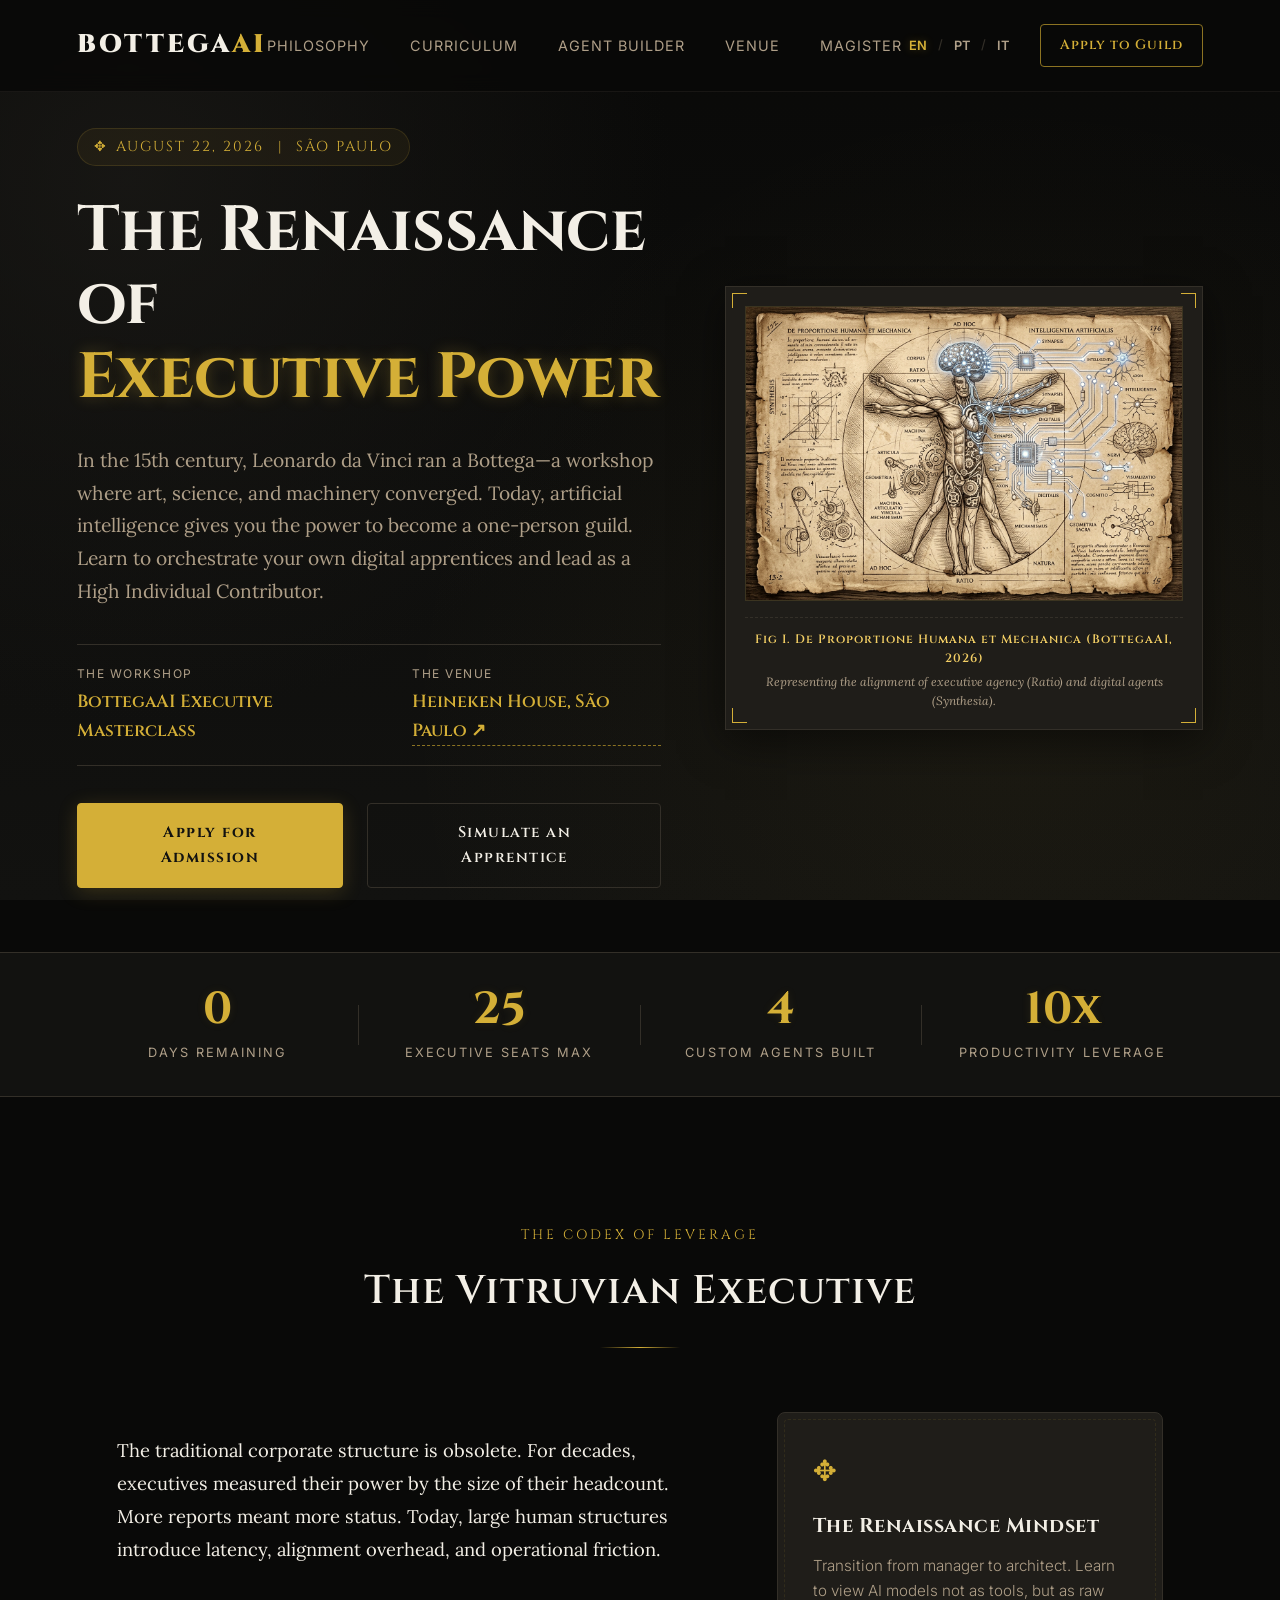
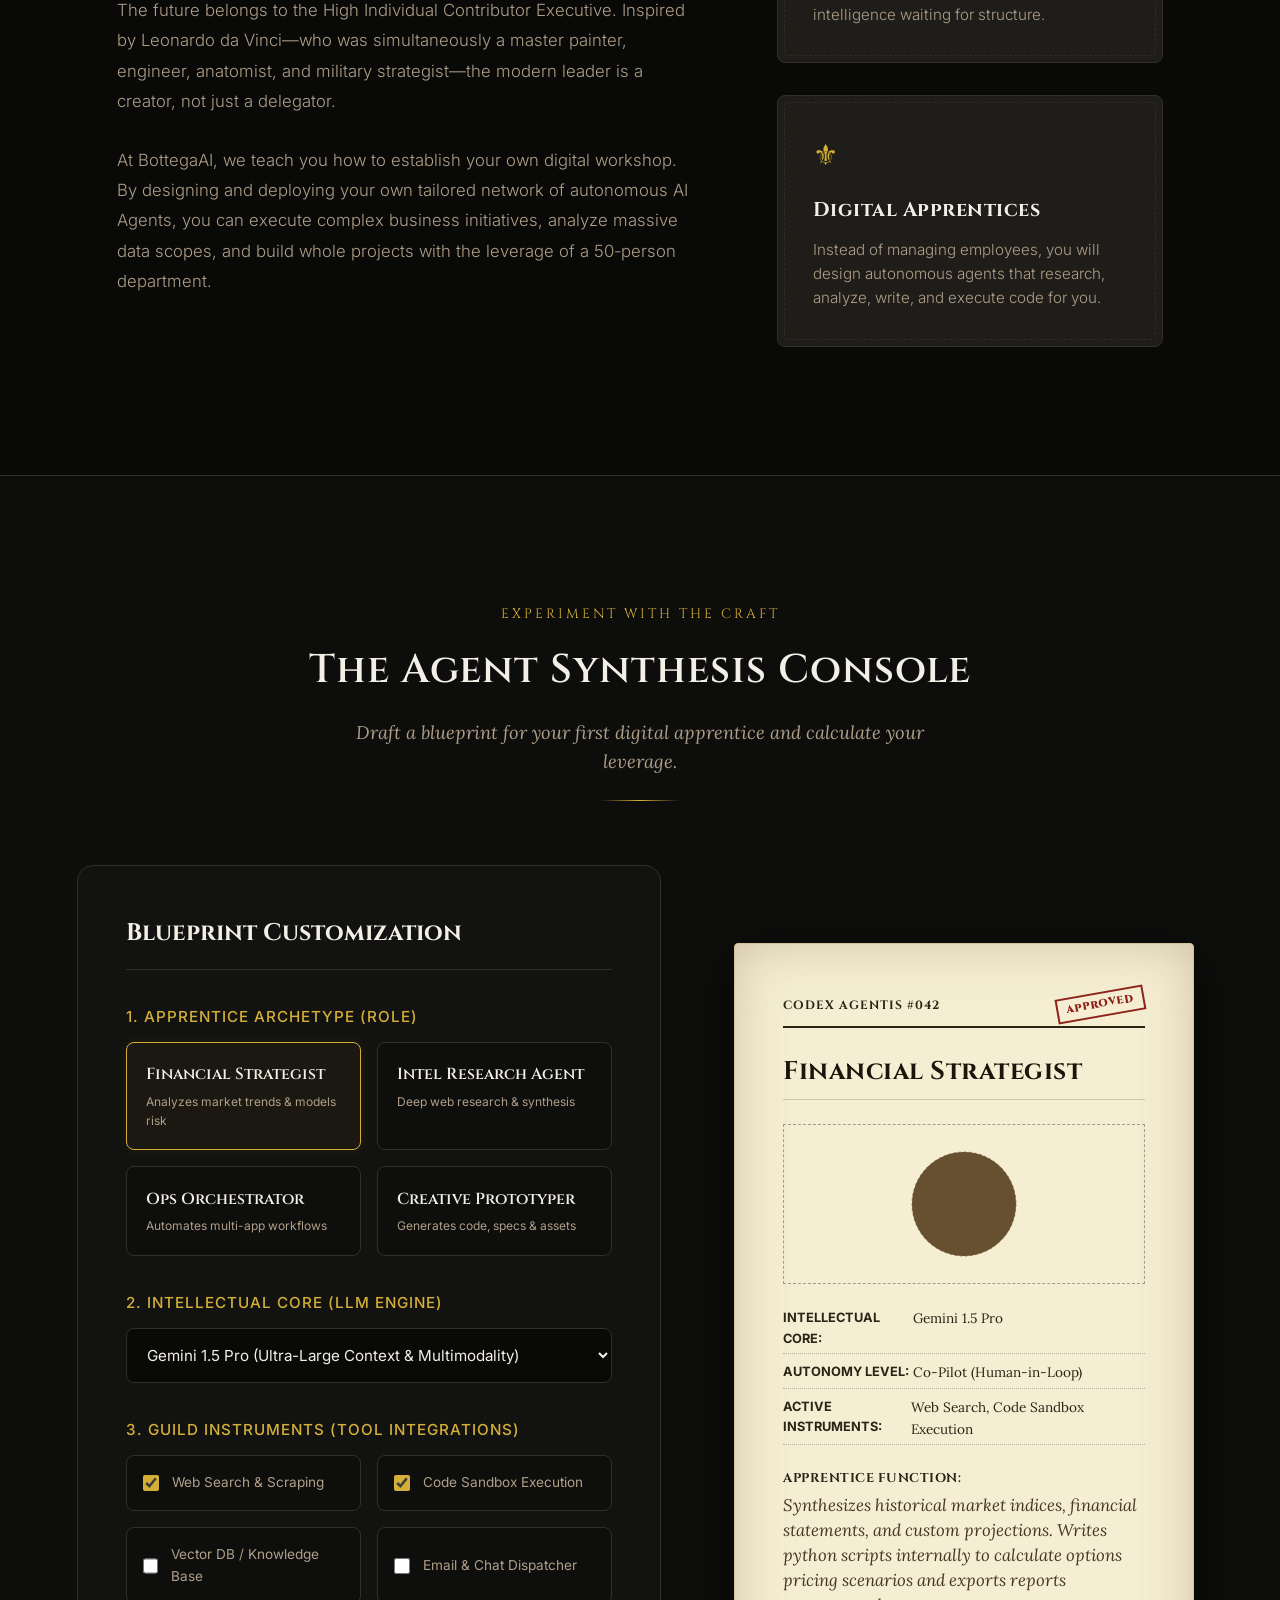
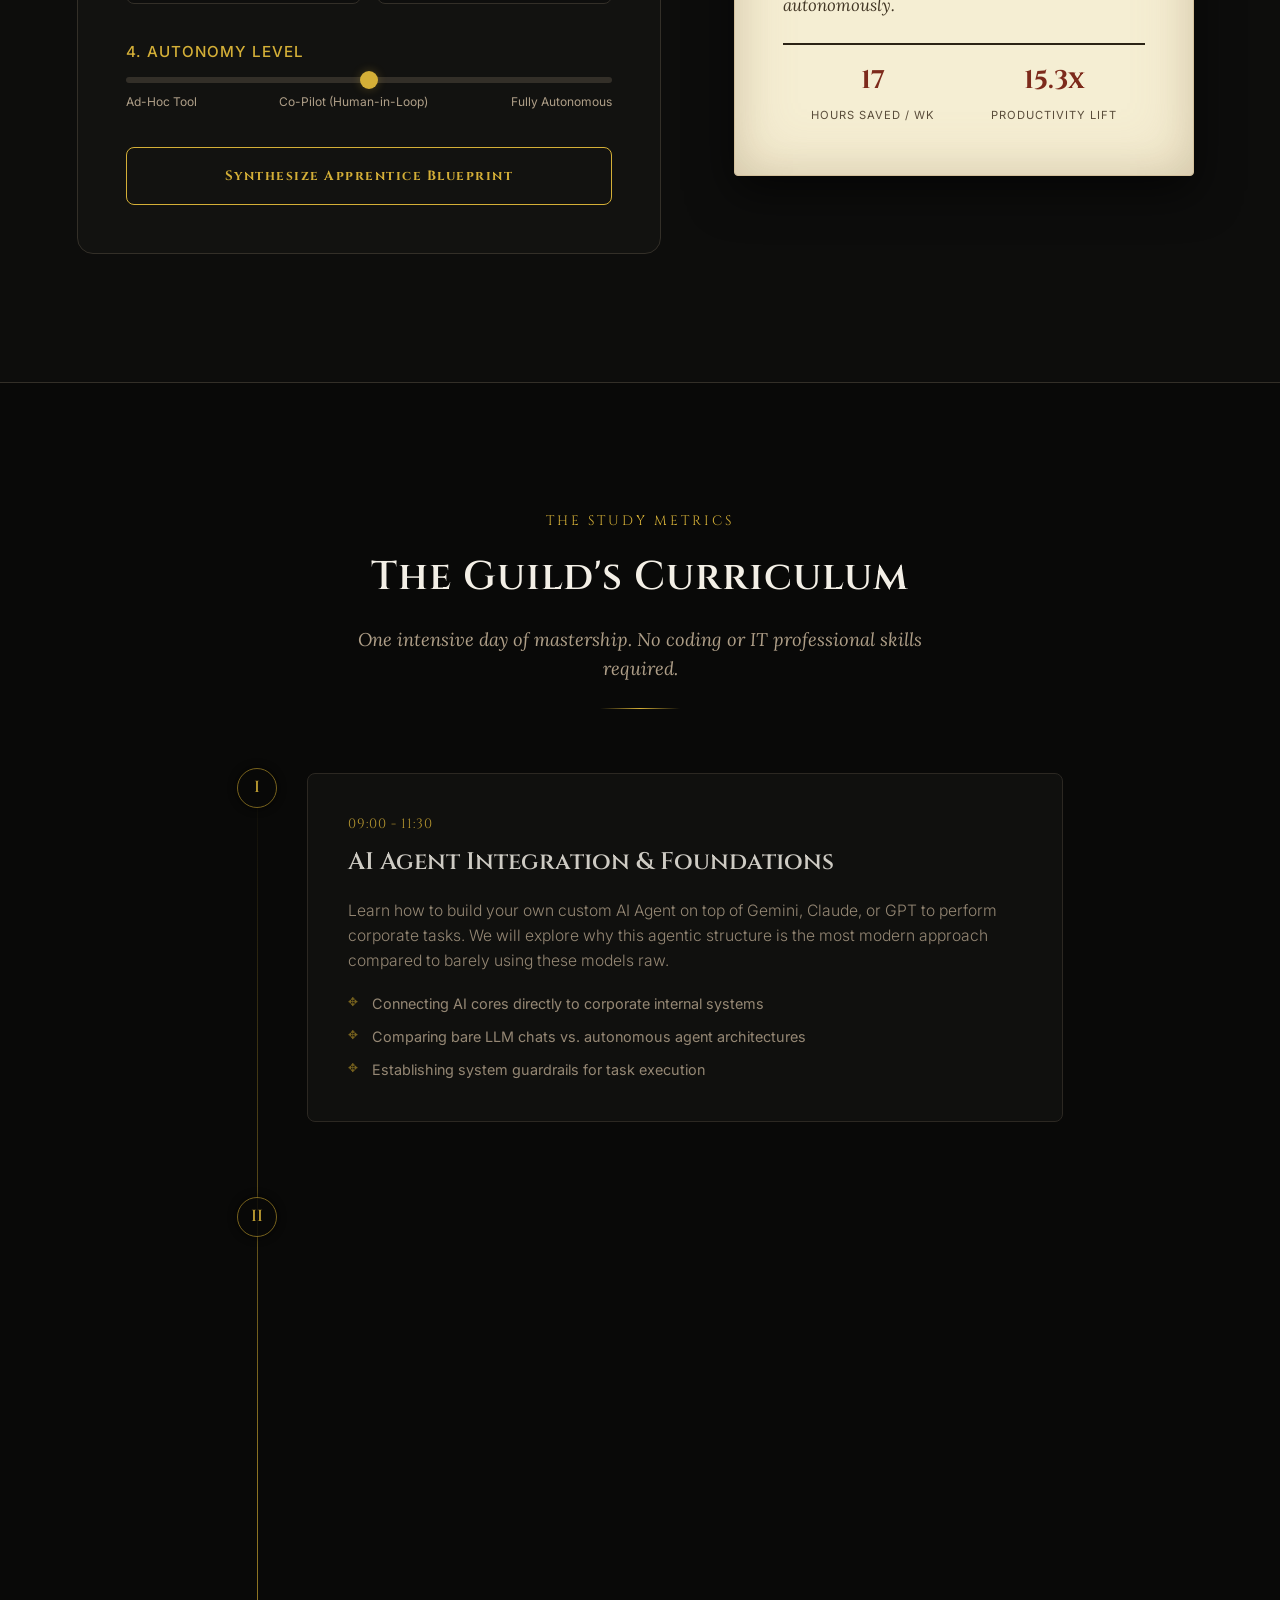
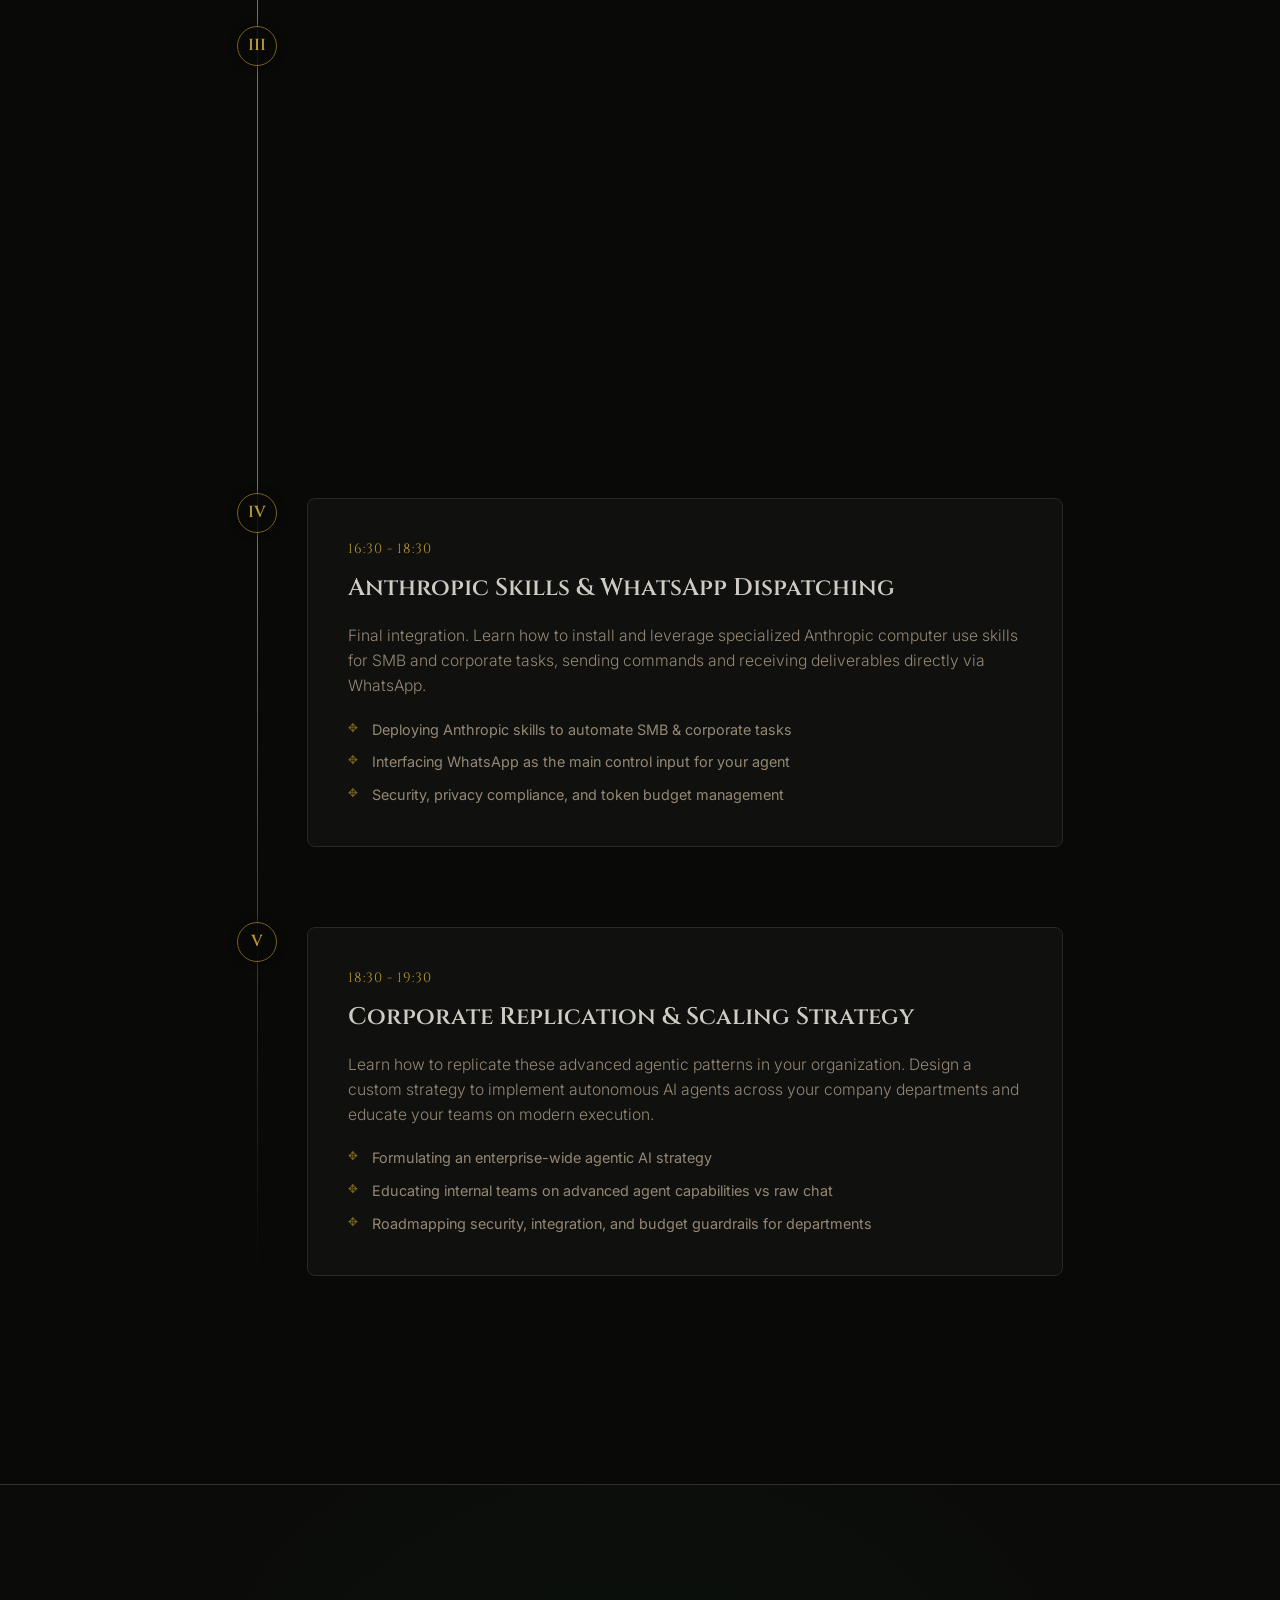
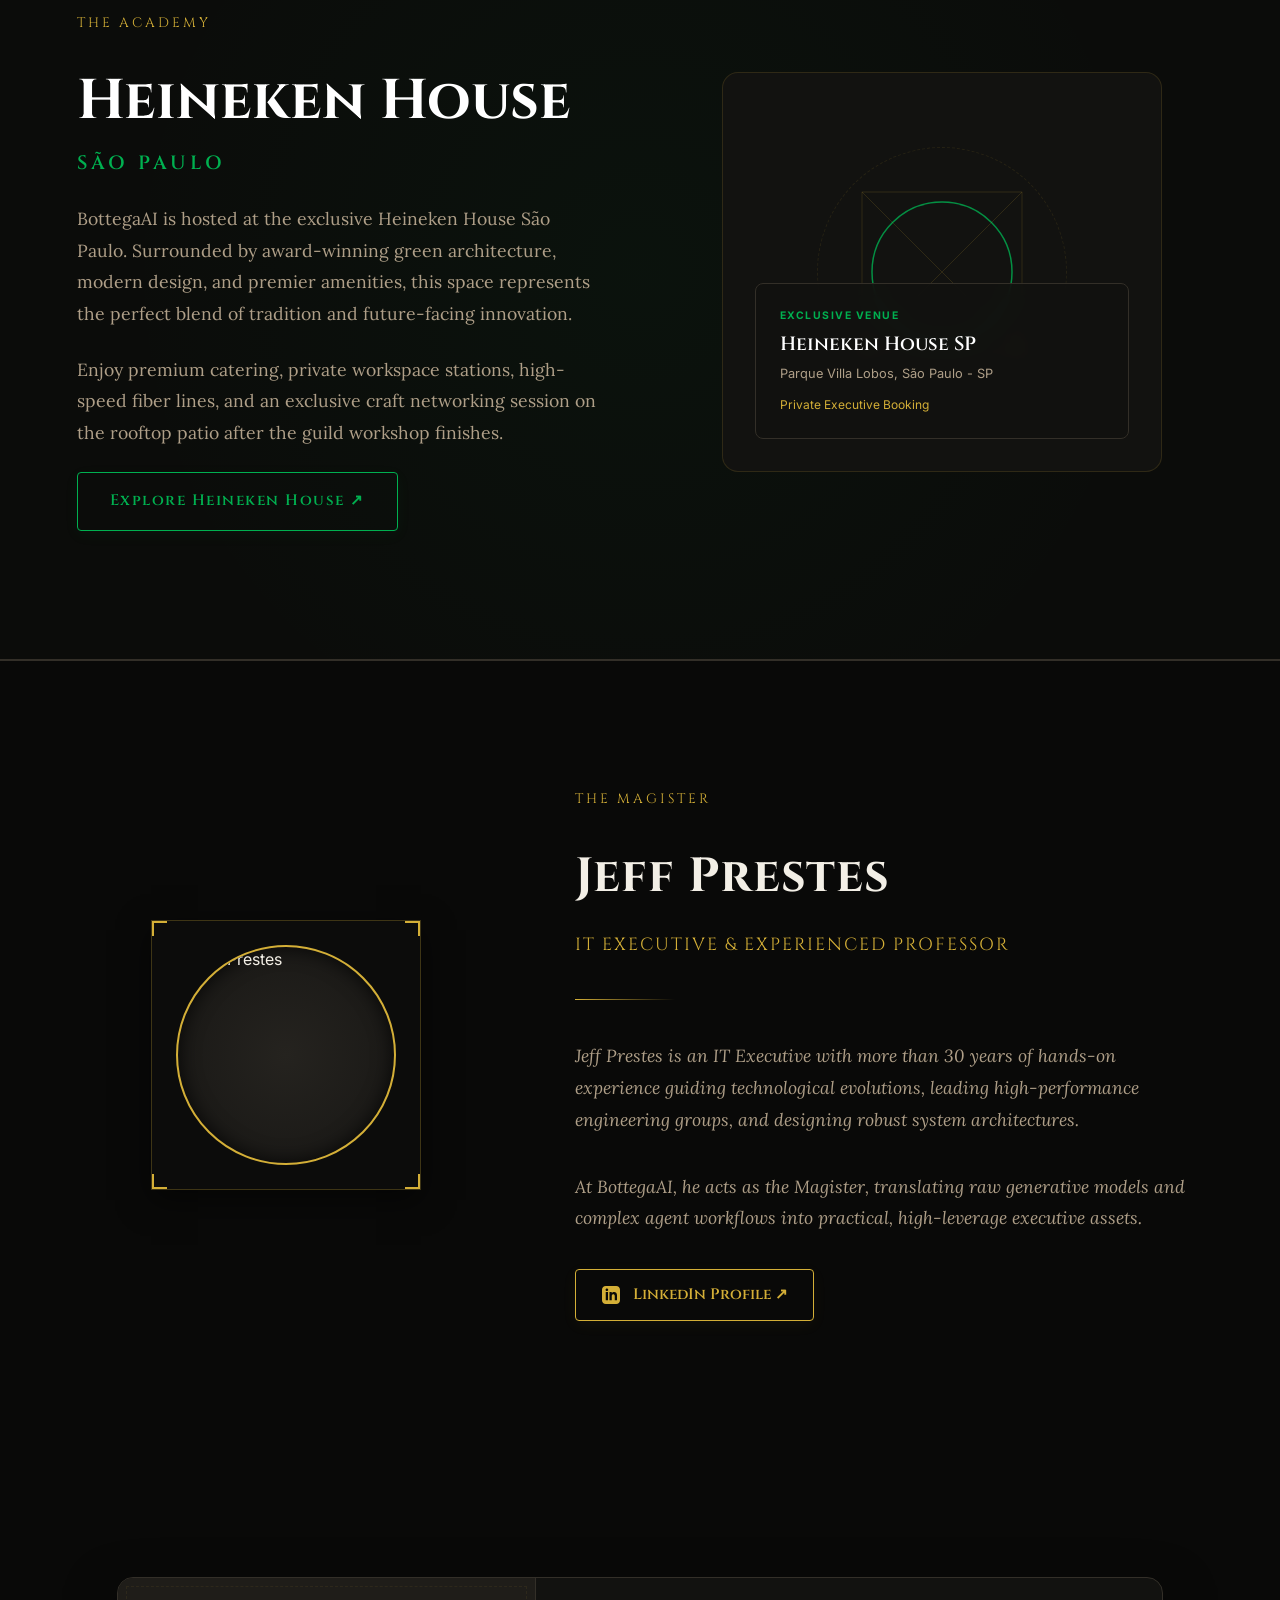
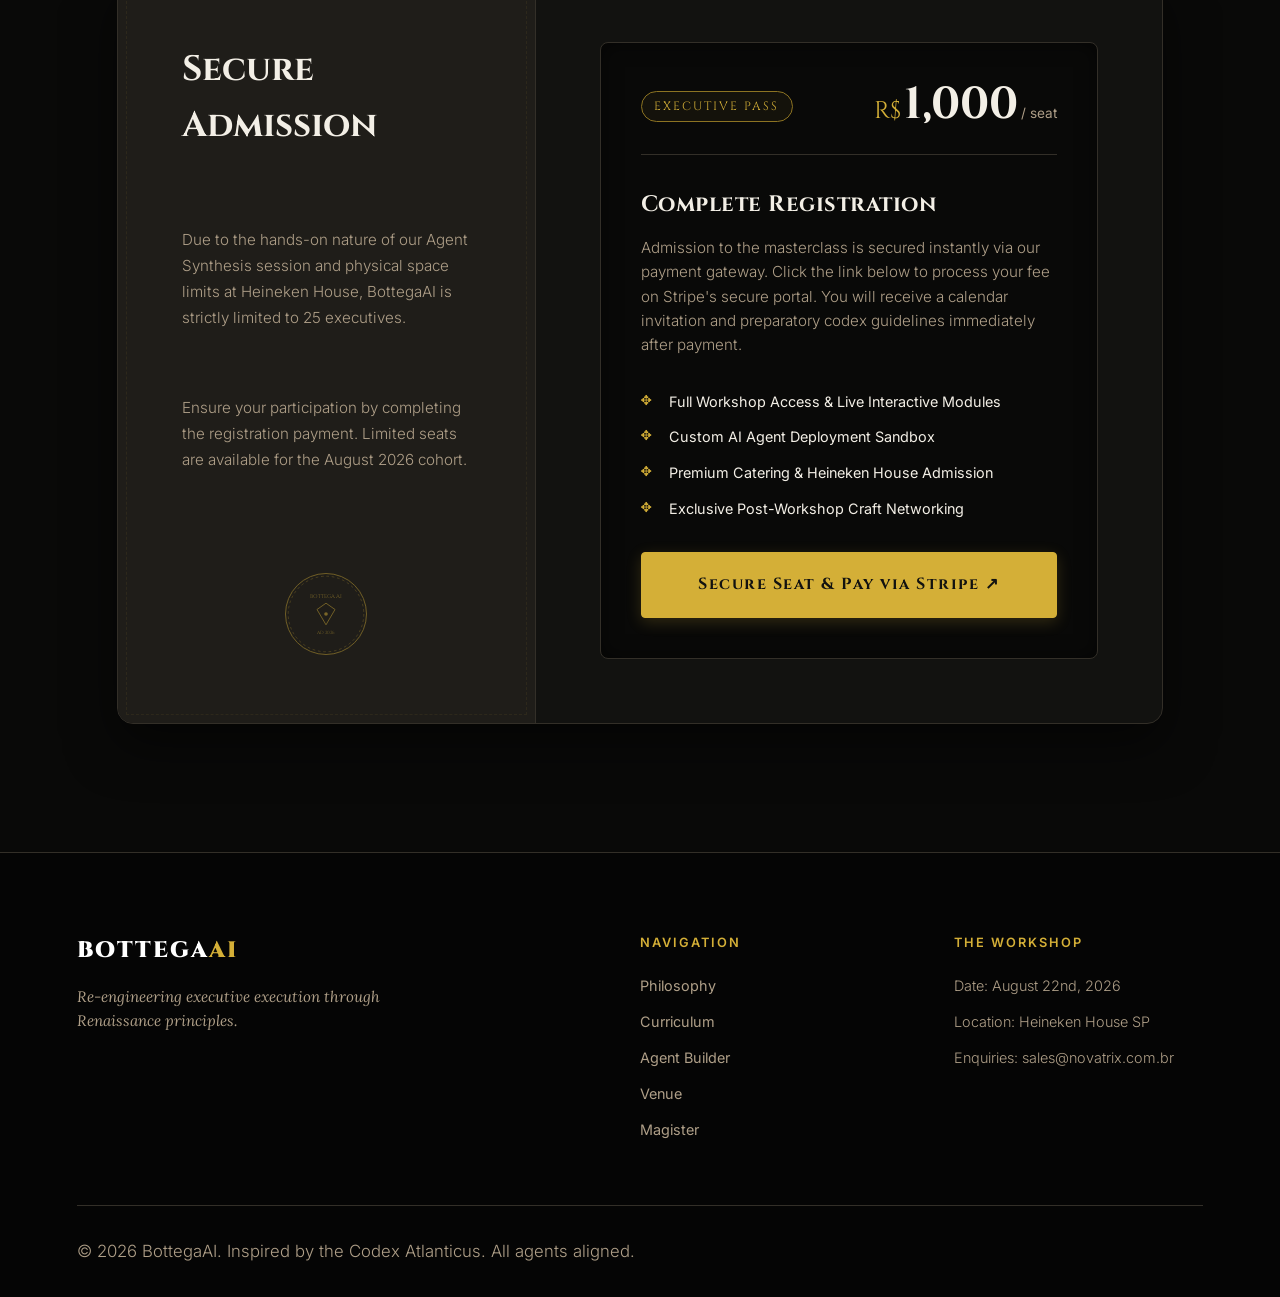
==== commit 3ef045a1: "chore: align footer navigation links with header menu links" ====
--- a/index.html
+++ b/index.html
@@ -553,8 +553,9 @@
                 <h4 data-i18n="footer-nav-title">NAVIGATION</h4>
                 <a href="#philosophy" data-i18n="nav-philosophy">Philosophy</a>
                 <a href="#curriculum" data-i18n="nav-curriculum">Curriculum</a>
-                <a href="#simulator" data-i18n="nav-simulator">Apprentice Builder</a>
-                <a href="#venue" data-i18n="nav-venue">The Venue</a>
+                <a href="#simulator" data-i18n="nav-simulator">Agent Builder</a>
+                <a href="#venue" data-i18n="nav-venue">Venue</a>
+                <a href="#magister" data-i18n="nav-magister">Magister</a>
             </div>
             <div class="footer-meta">
                 <h4 data-i18n="footer-meta-title">THE WORKSHOP</h4>
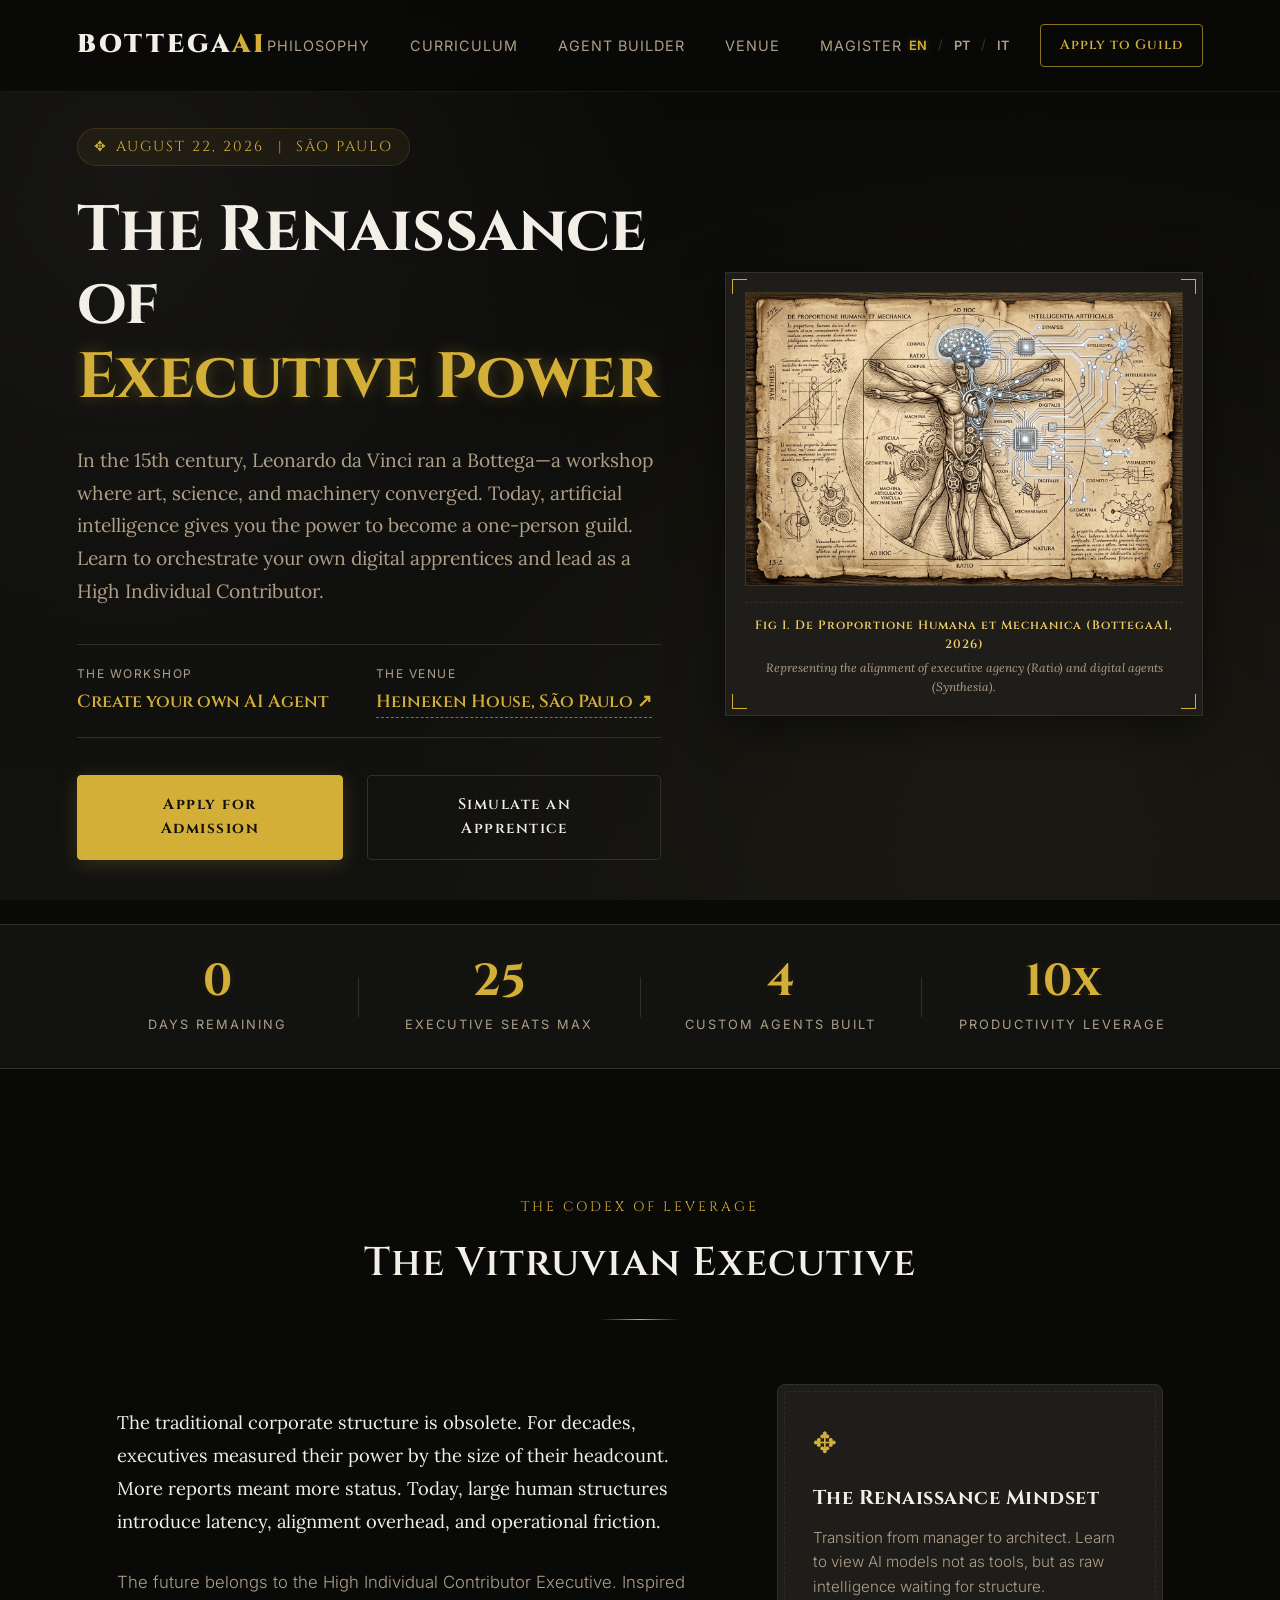
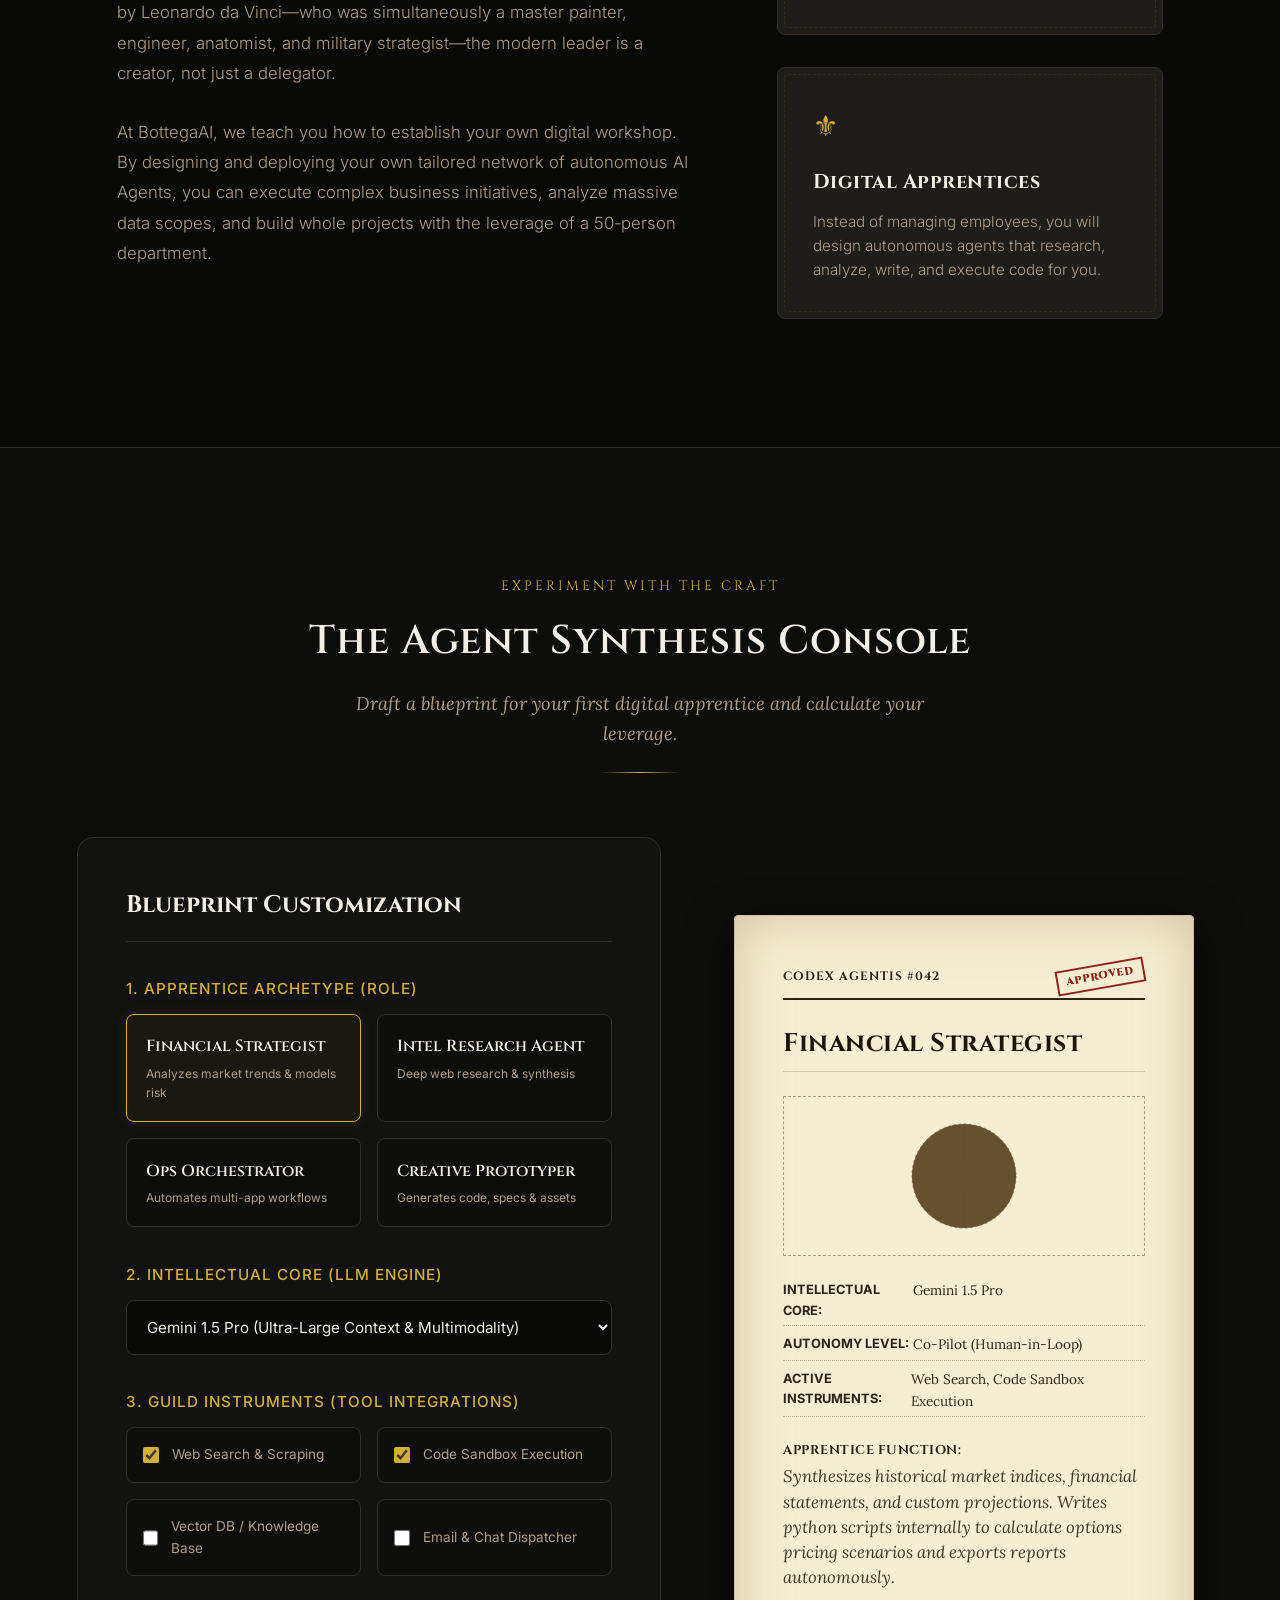
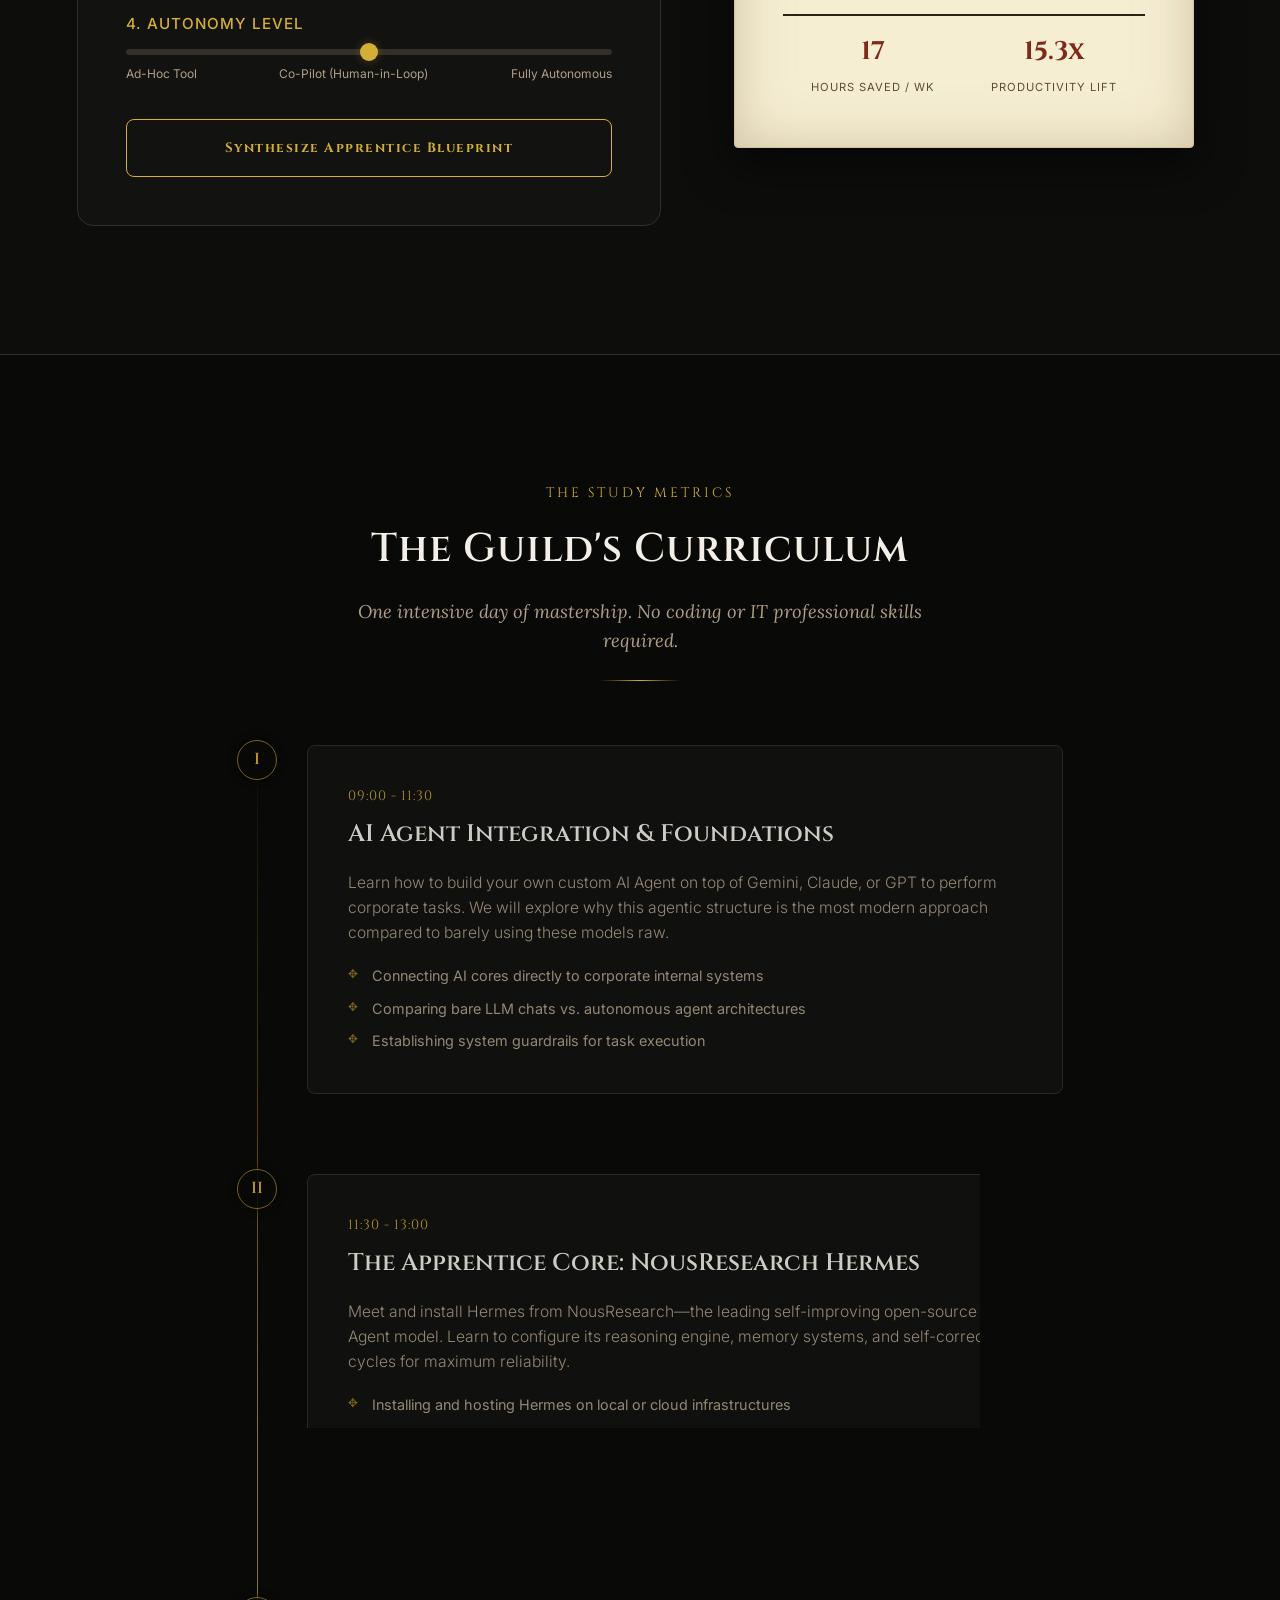
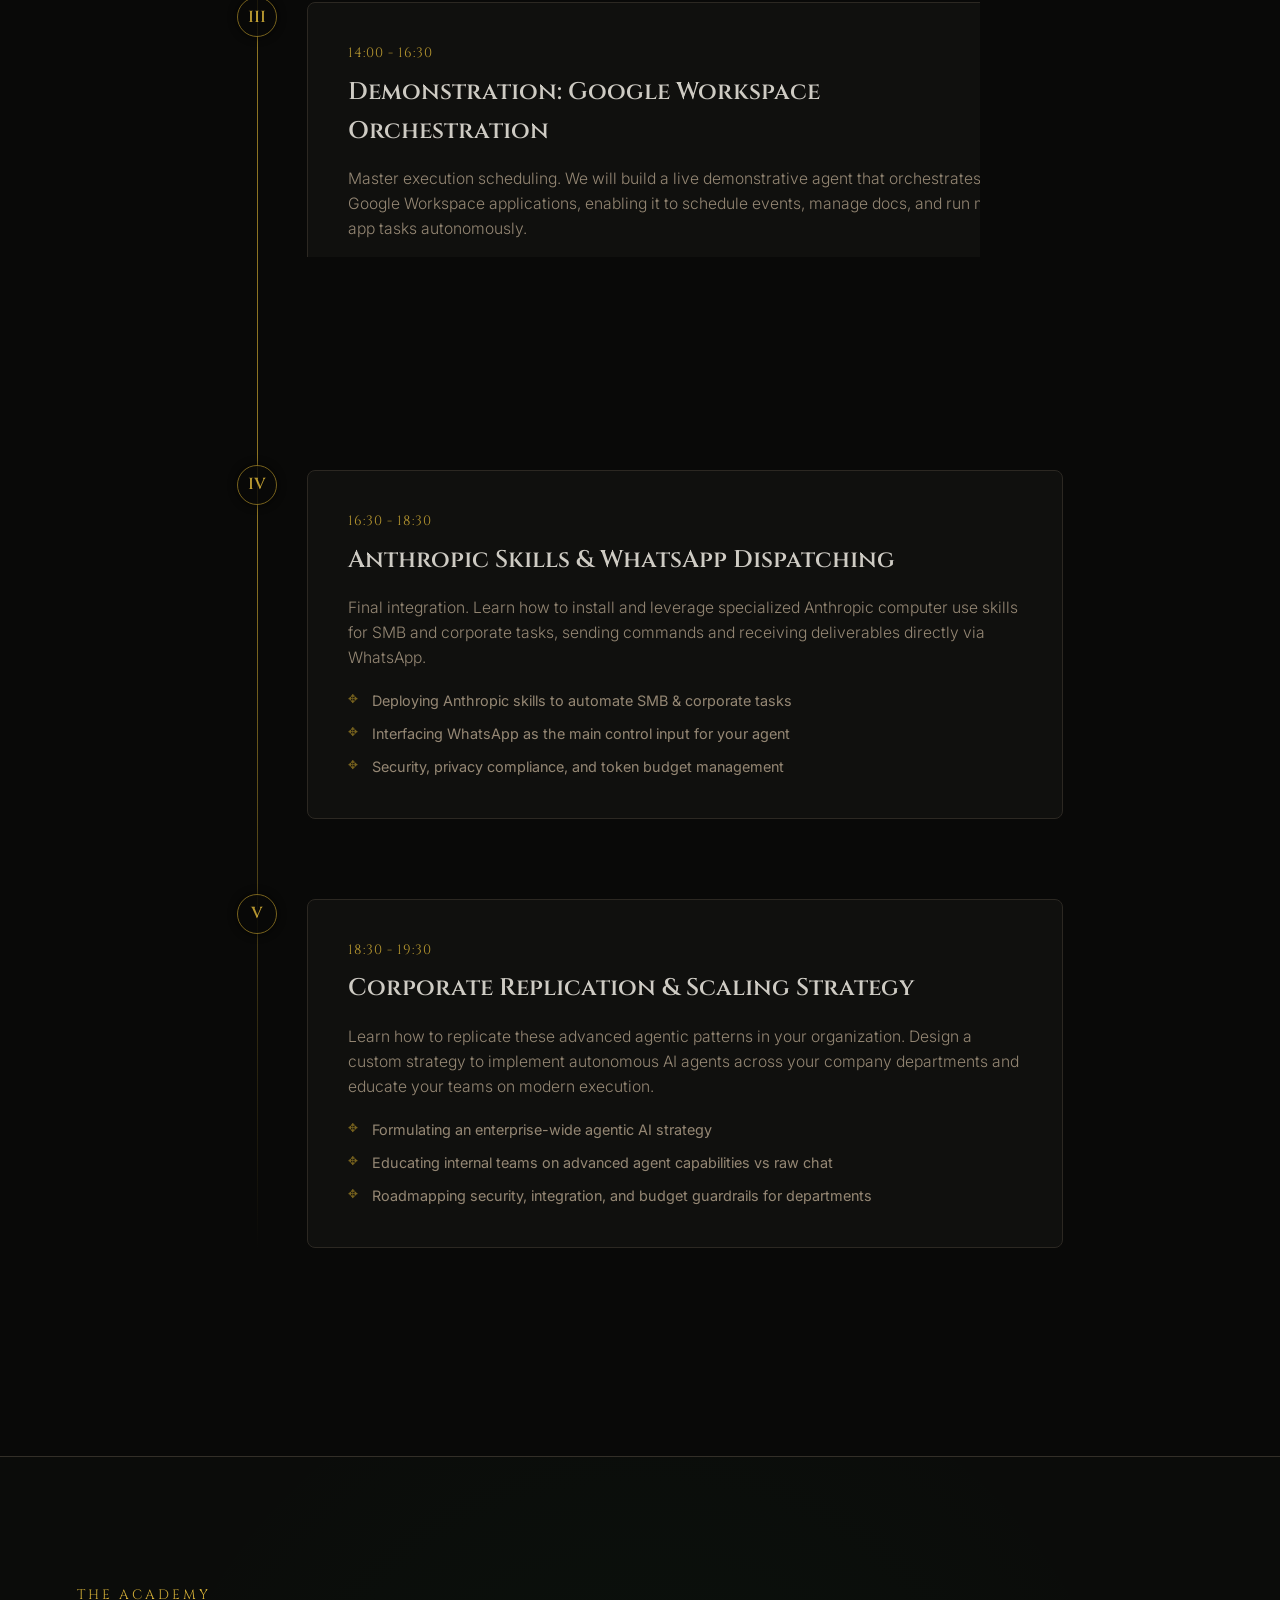
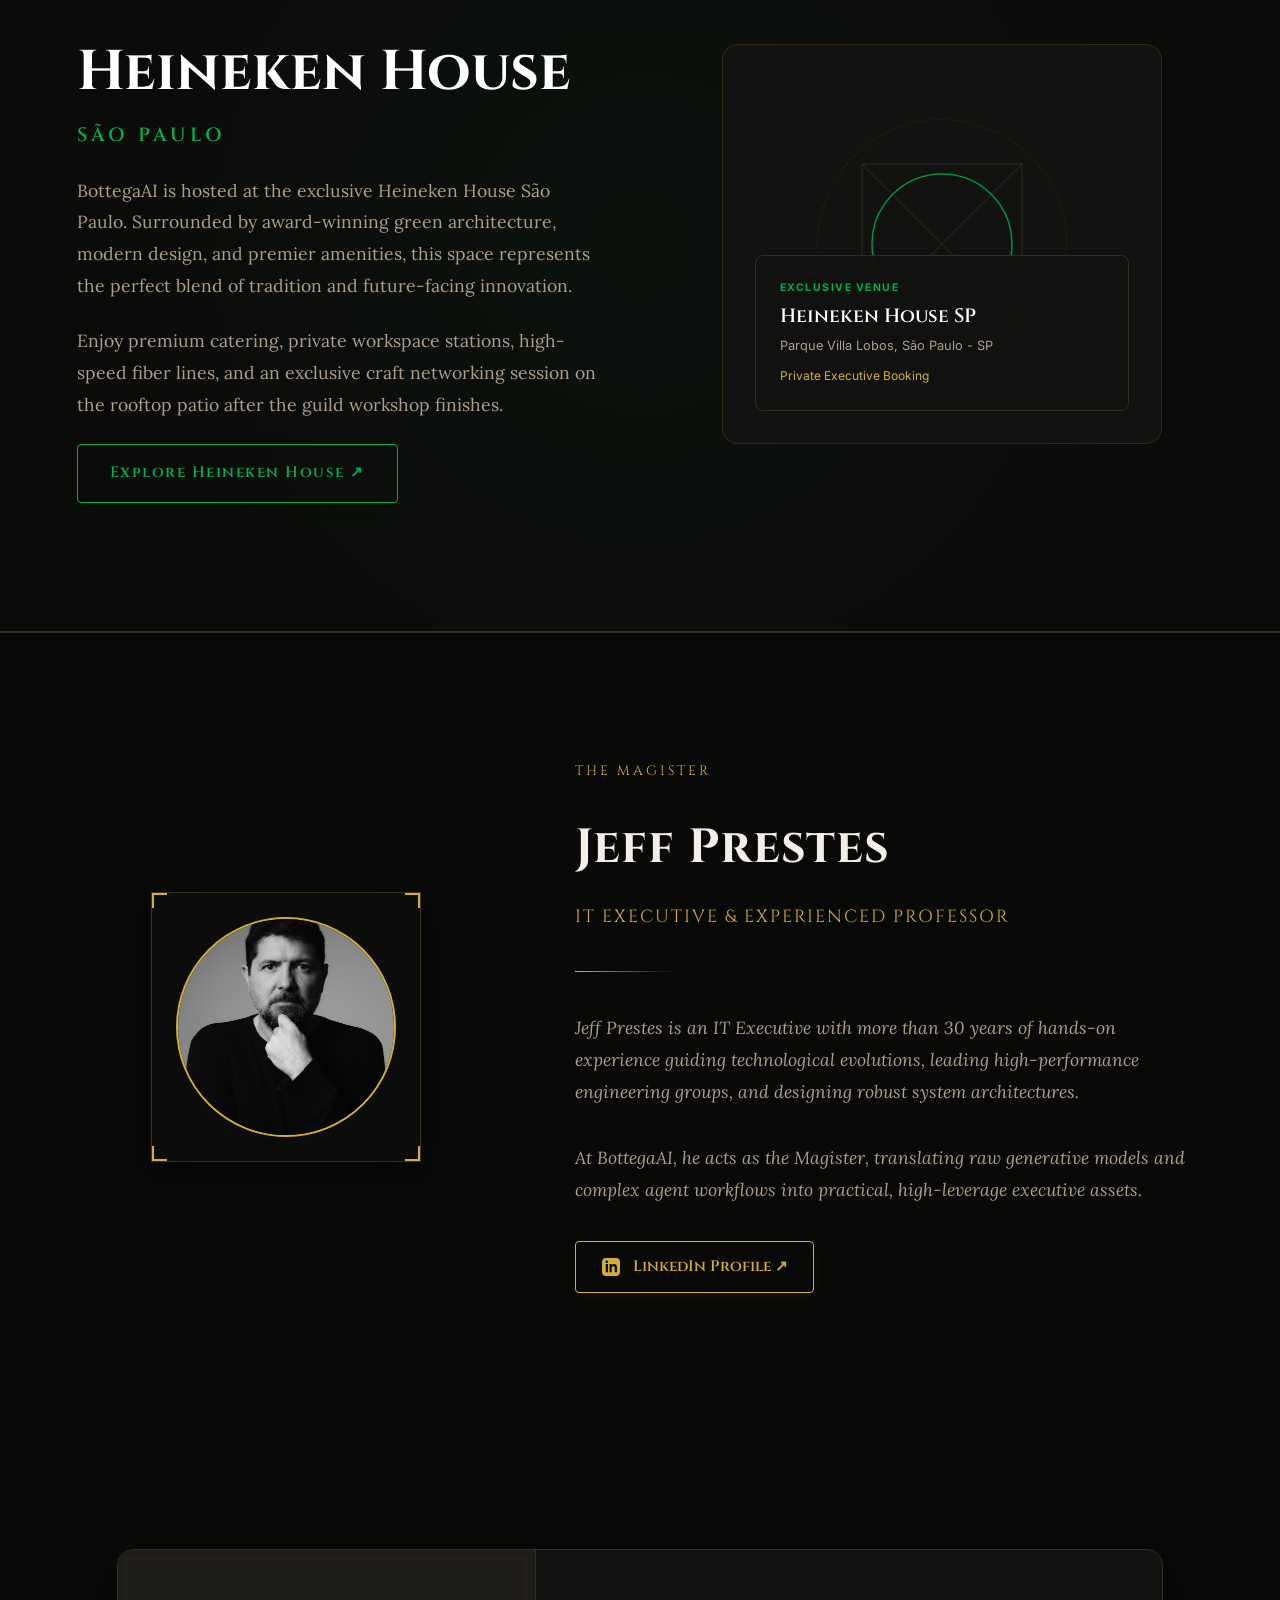
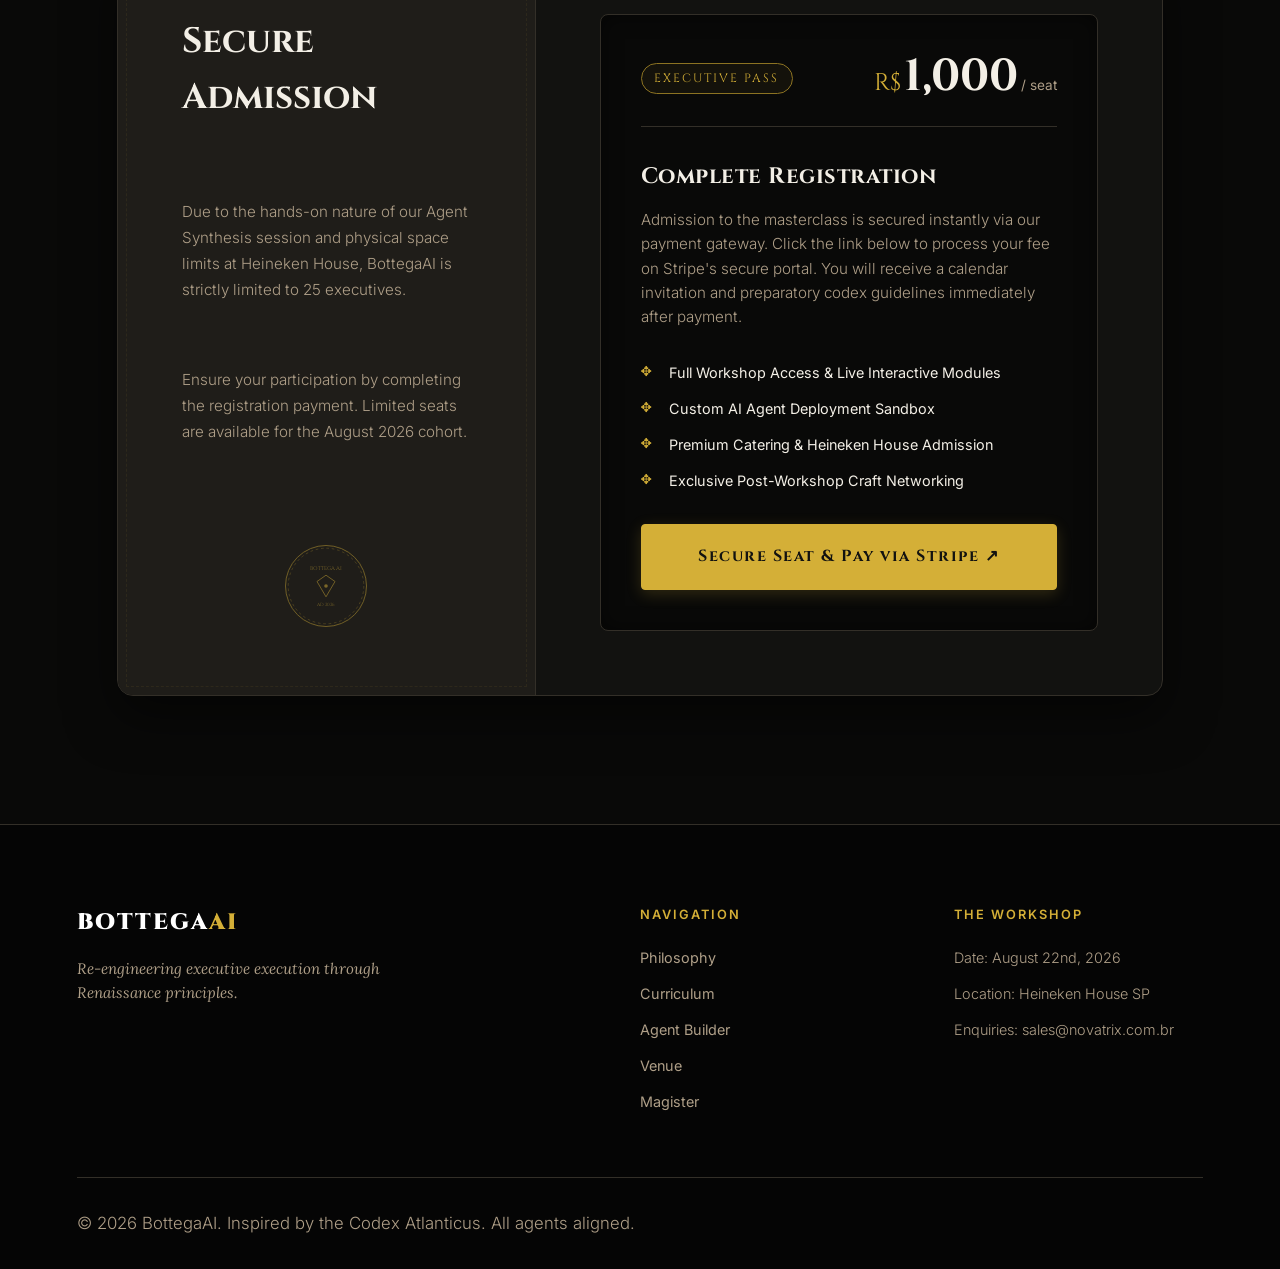
==== commit 3cb08aff: "feat: change first section label text to Create your own AI Agent" ====
--- a/index.html
+++ b/index.html
@@ -88,7 +88,7 @@
                 <div class="hero-details">
                     <div class="detail-item">
                         <span class="detail-label" data-i18n="hero-label-workshop">THE WORKSHOP</span>
-                        <span class="detail-value" data-i18n="hero-val-workshop">BottegaAI Executive Masterclass</span>
+                        <span class="detail-value" data-i18n="hero-val-workshop">Create your own AI Agent</span>
                     </div>
                     <div class="detail-item">
                         <span class="detail-label" data-i18n="hero-label-venue">THE VENUE</span>
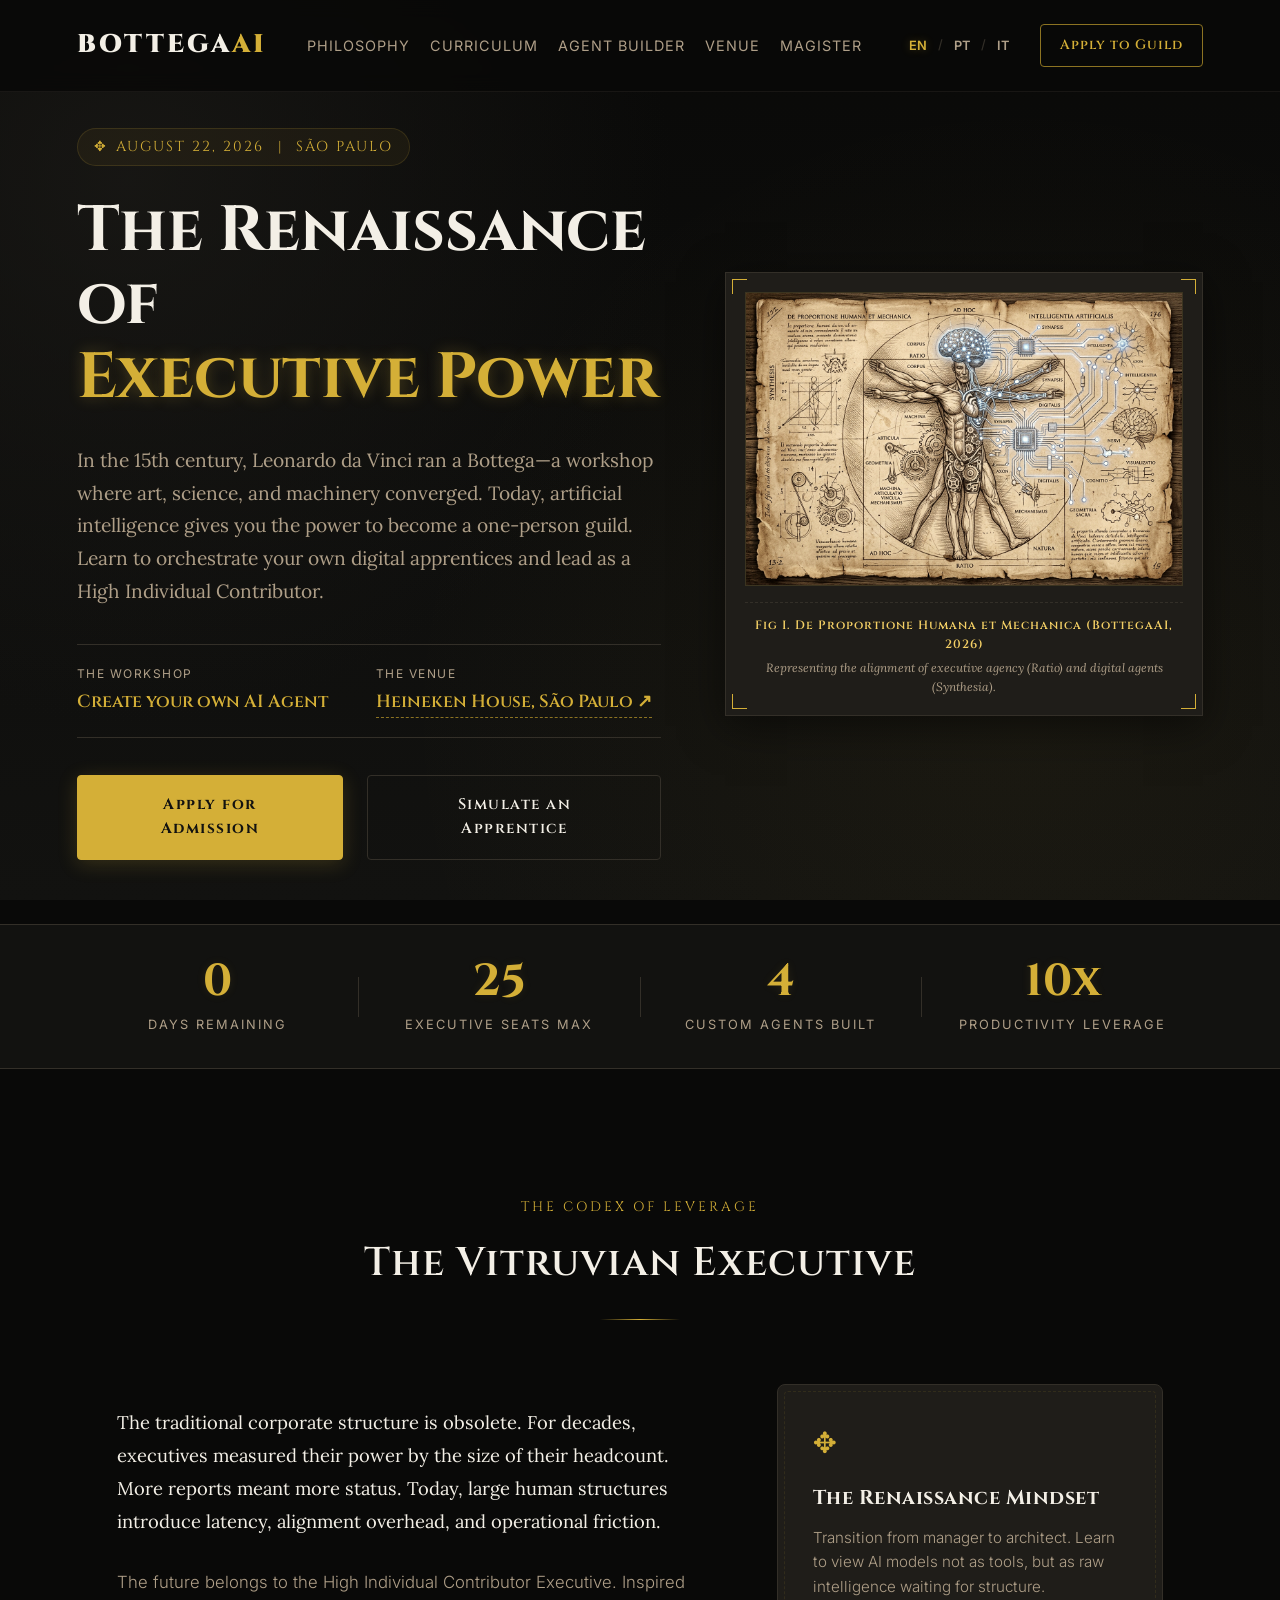
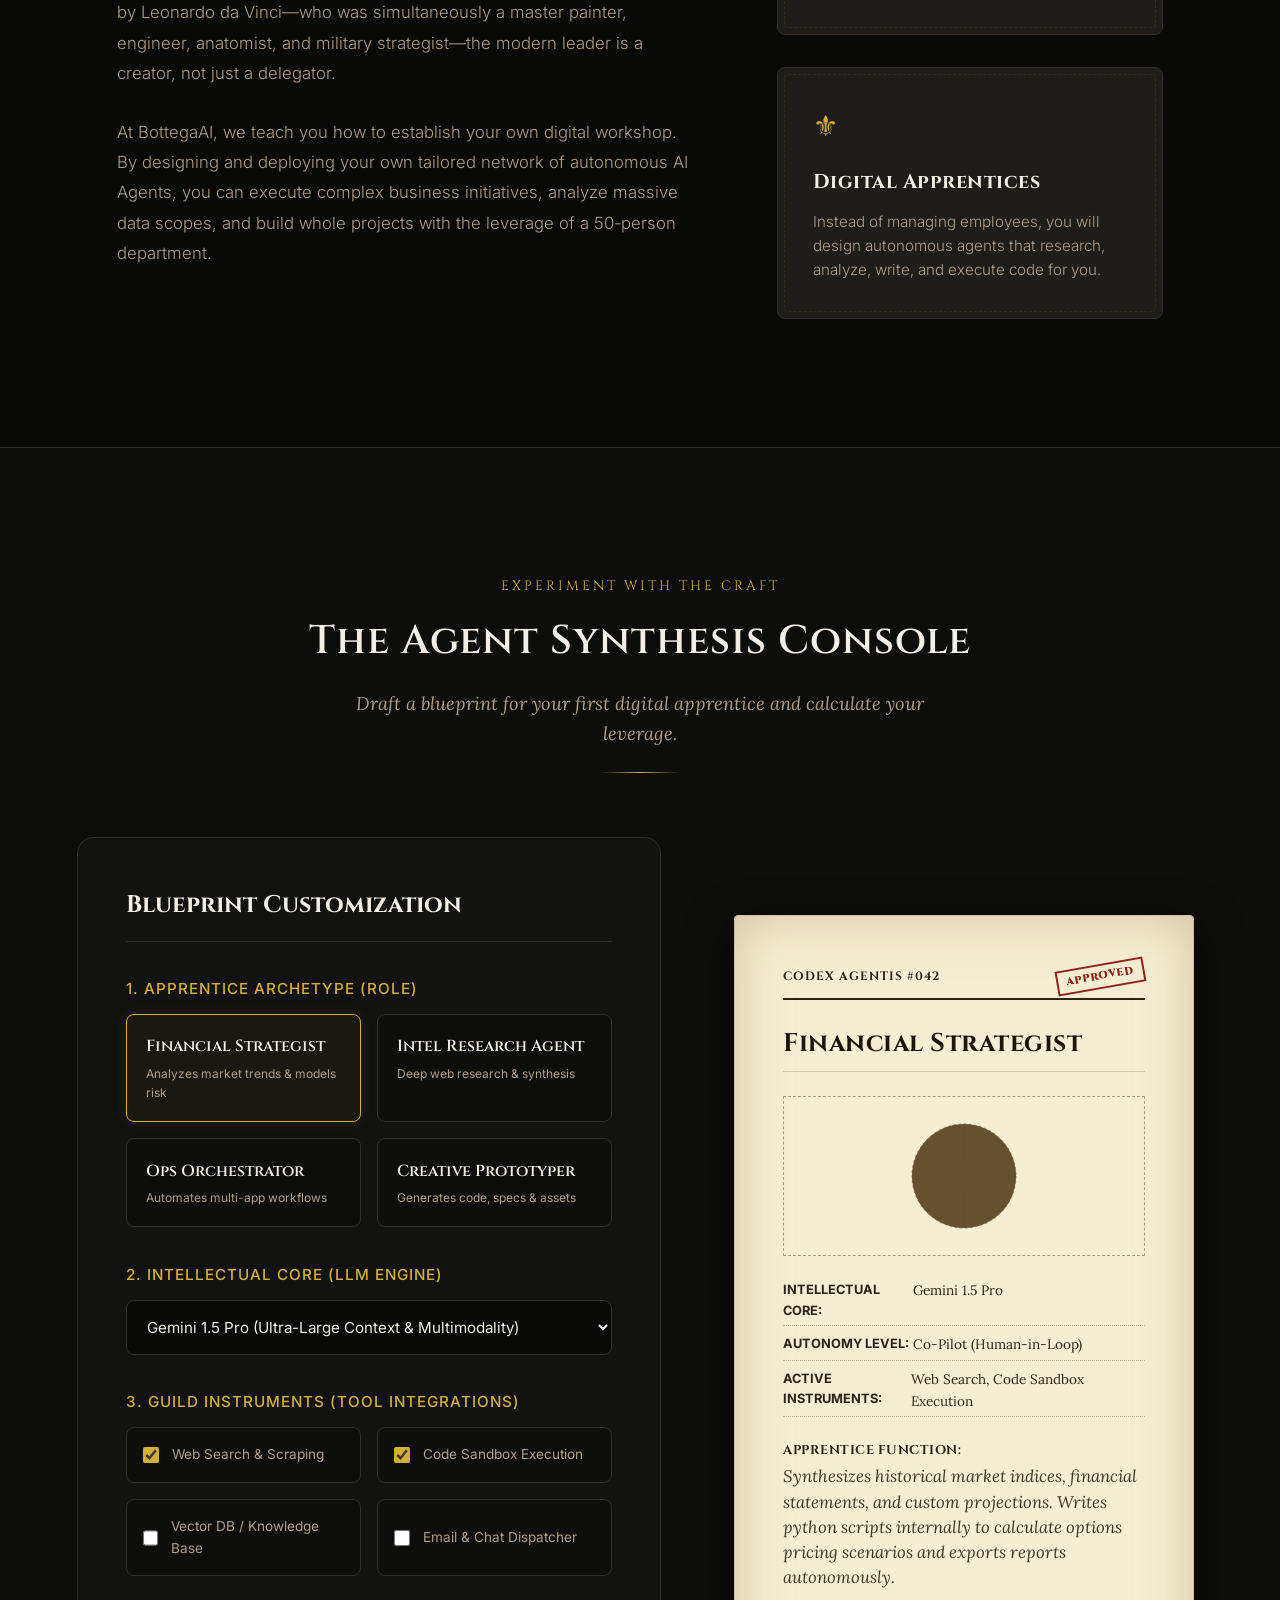
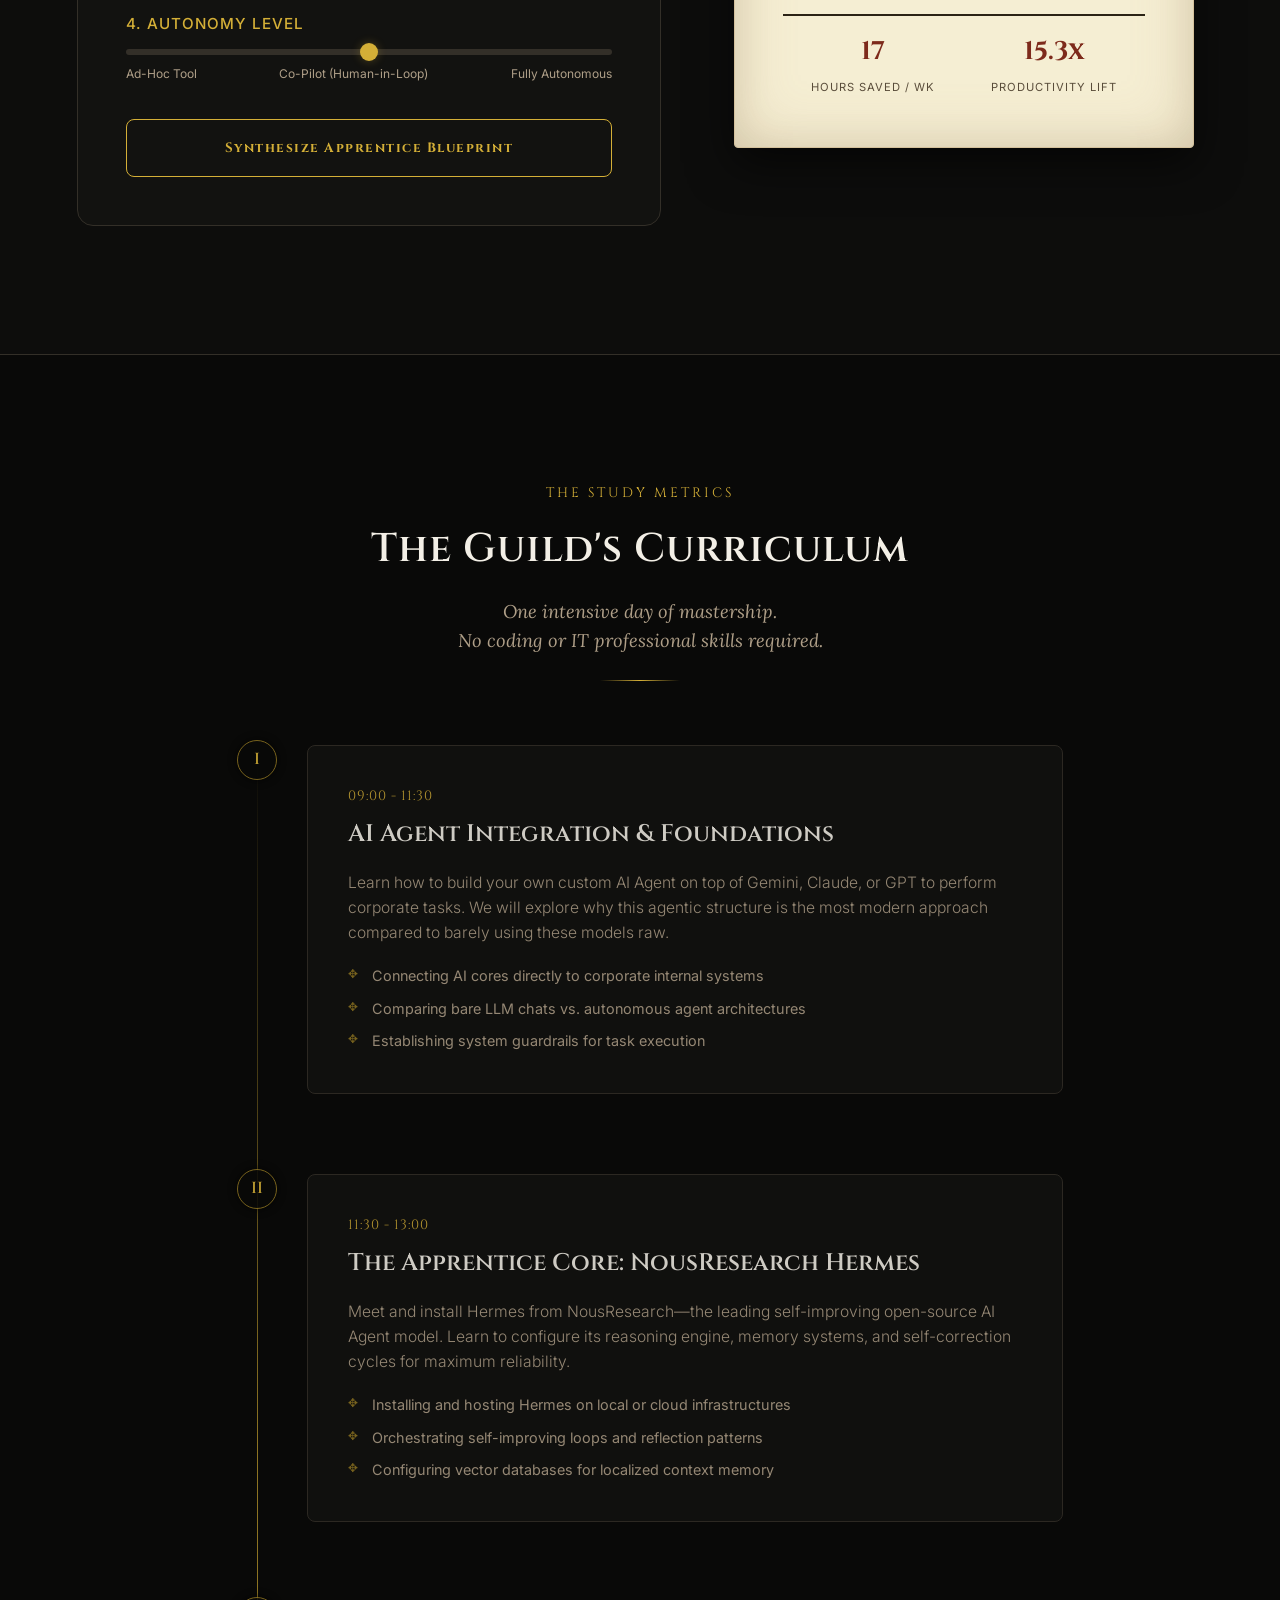
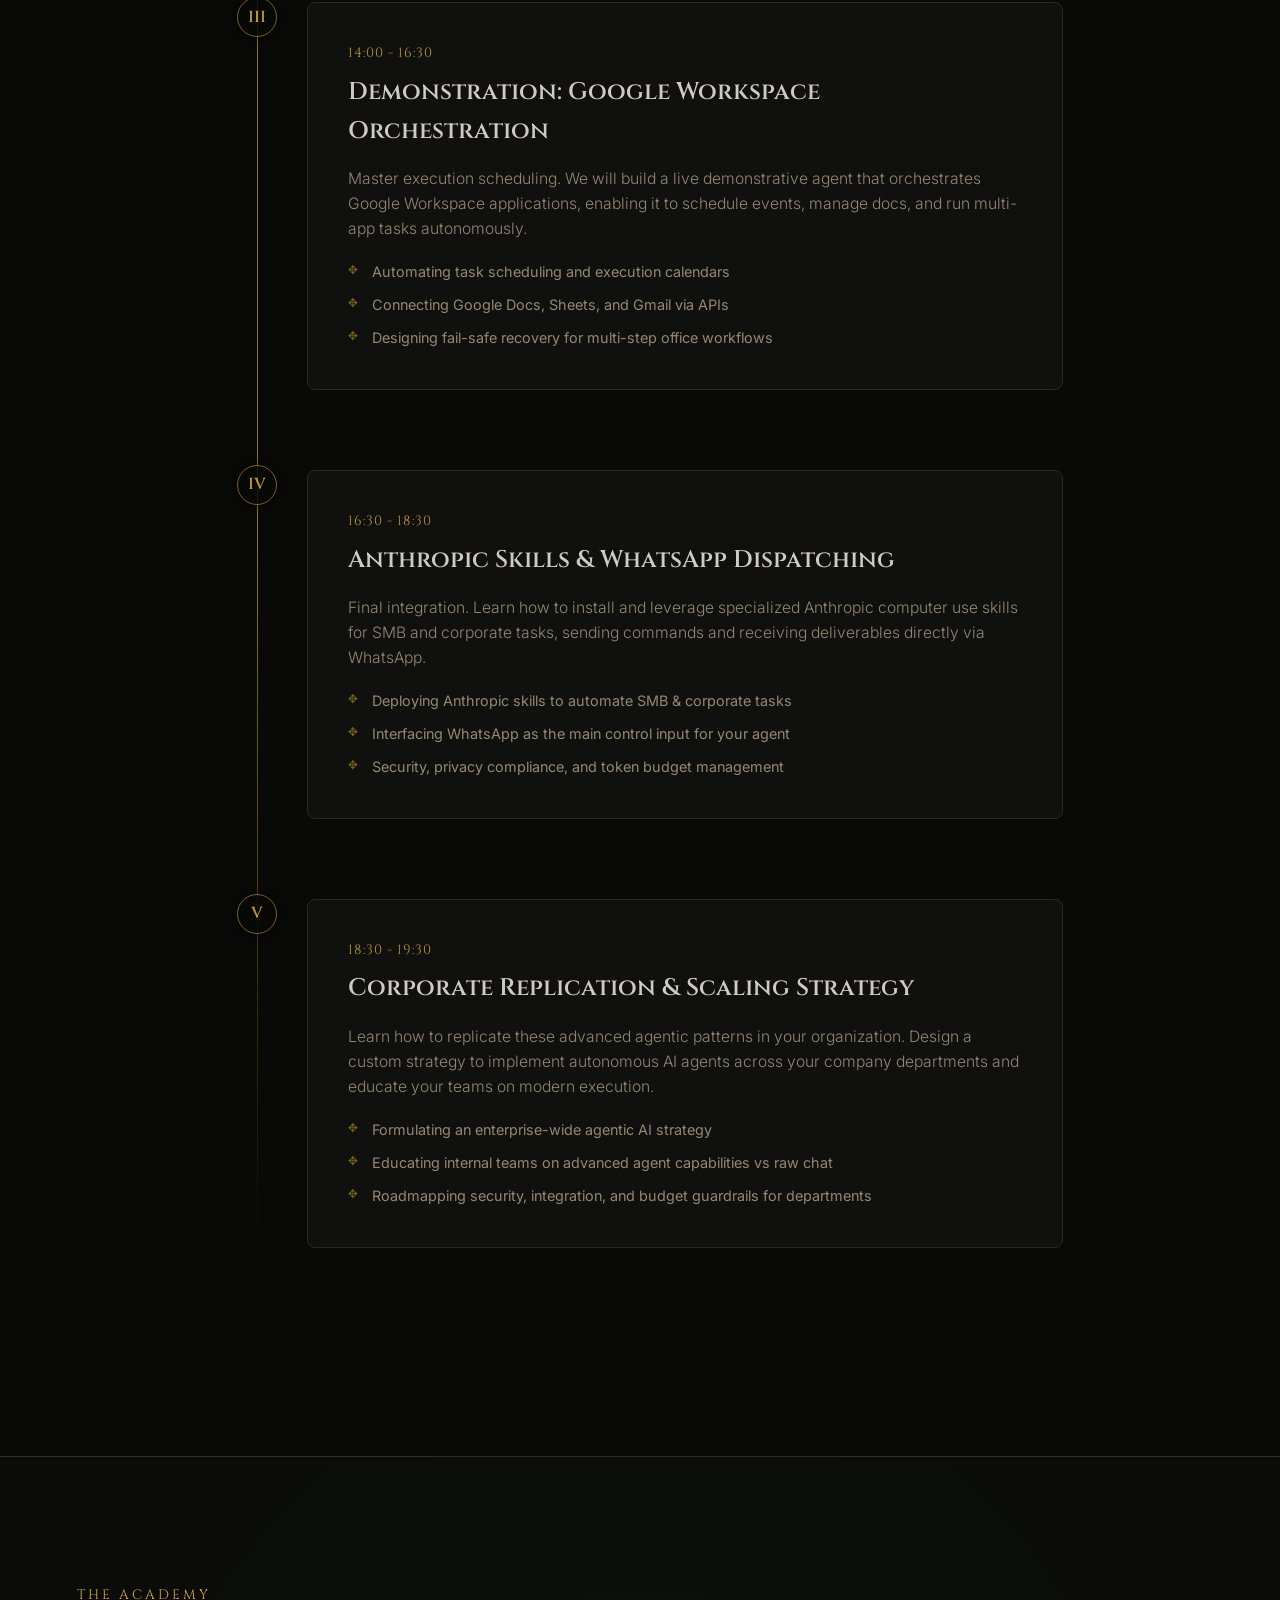
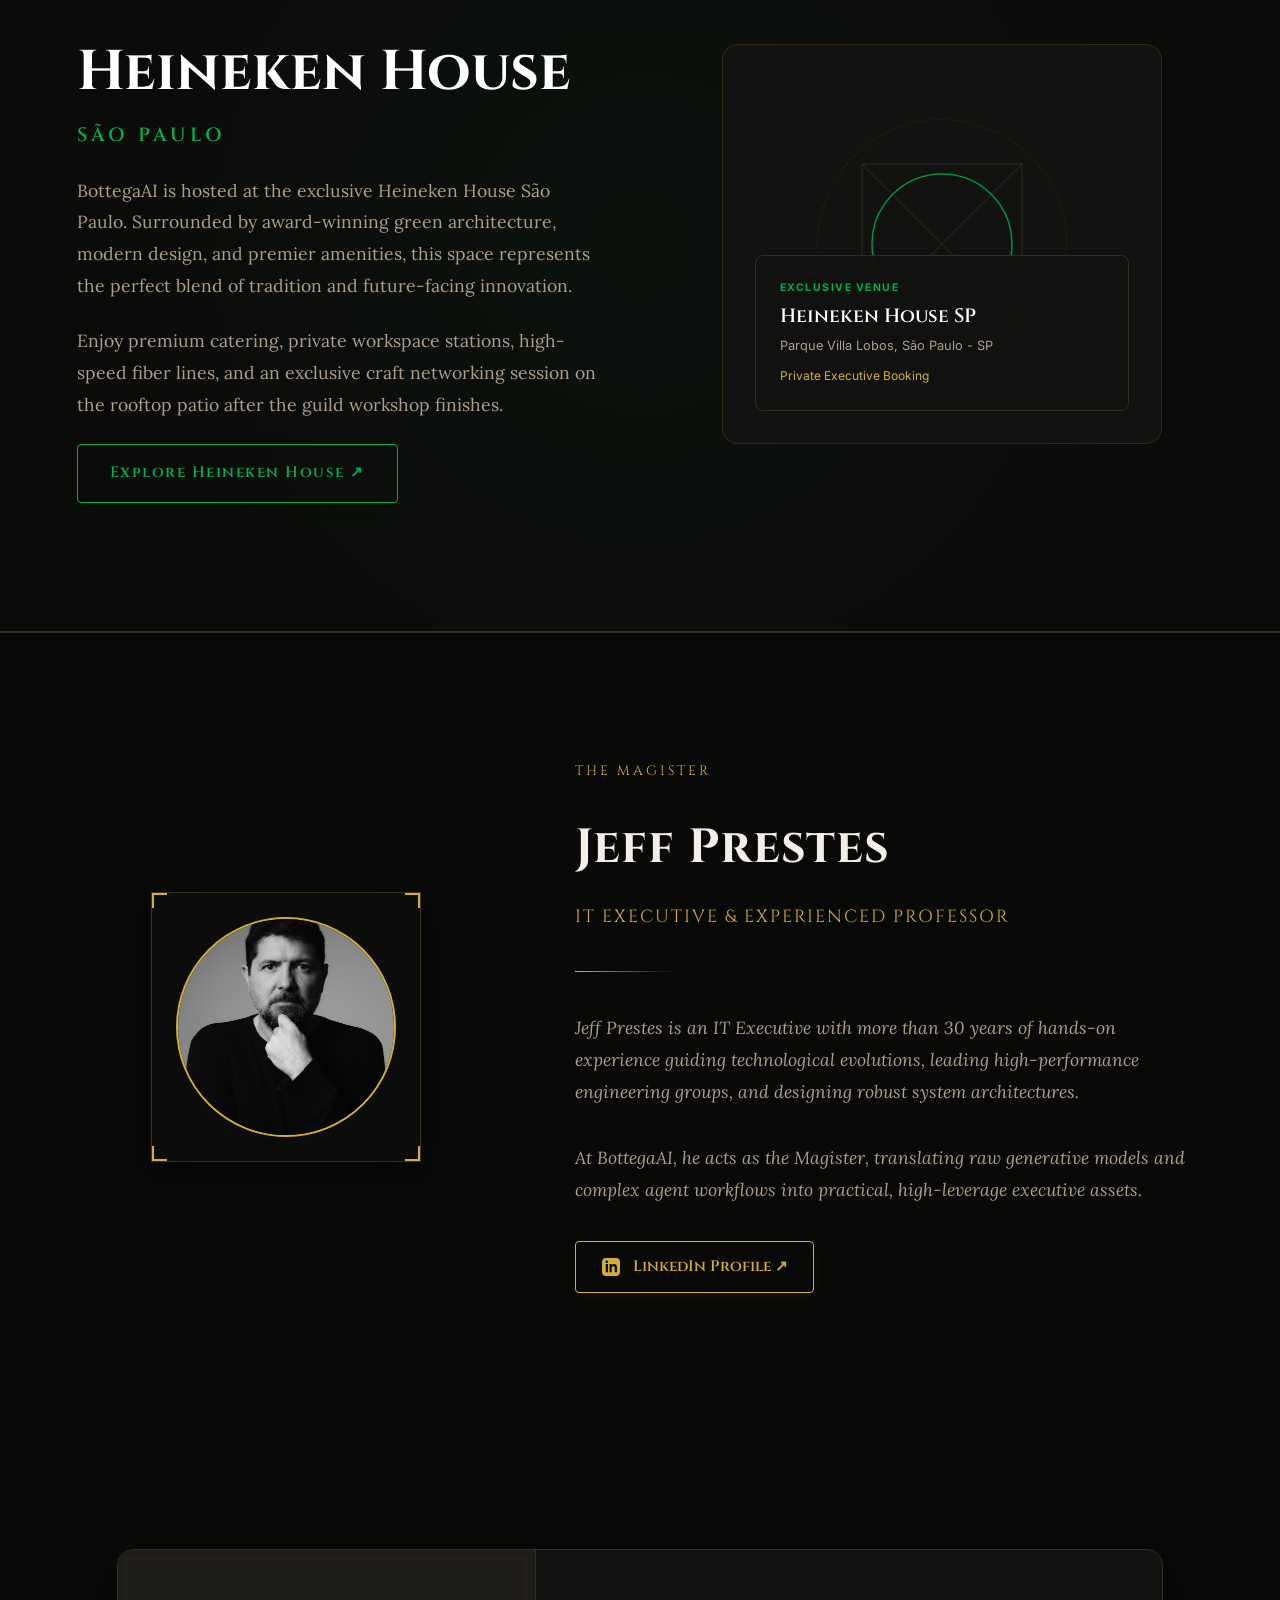
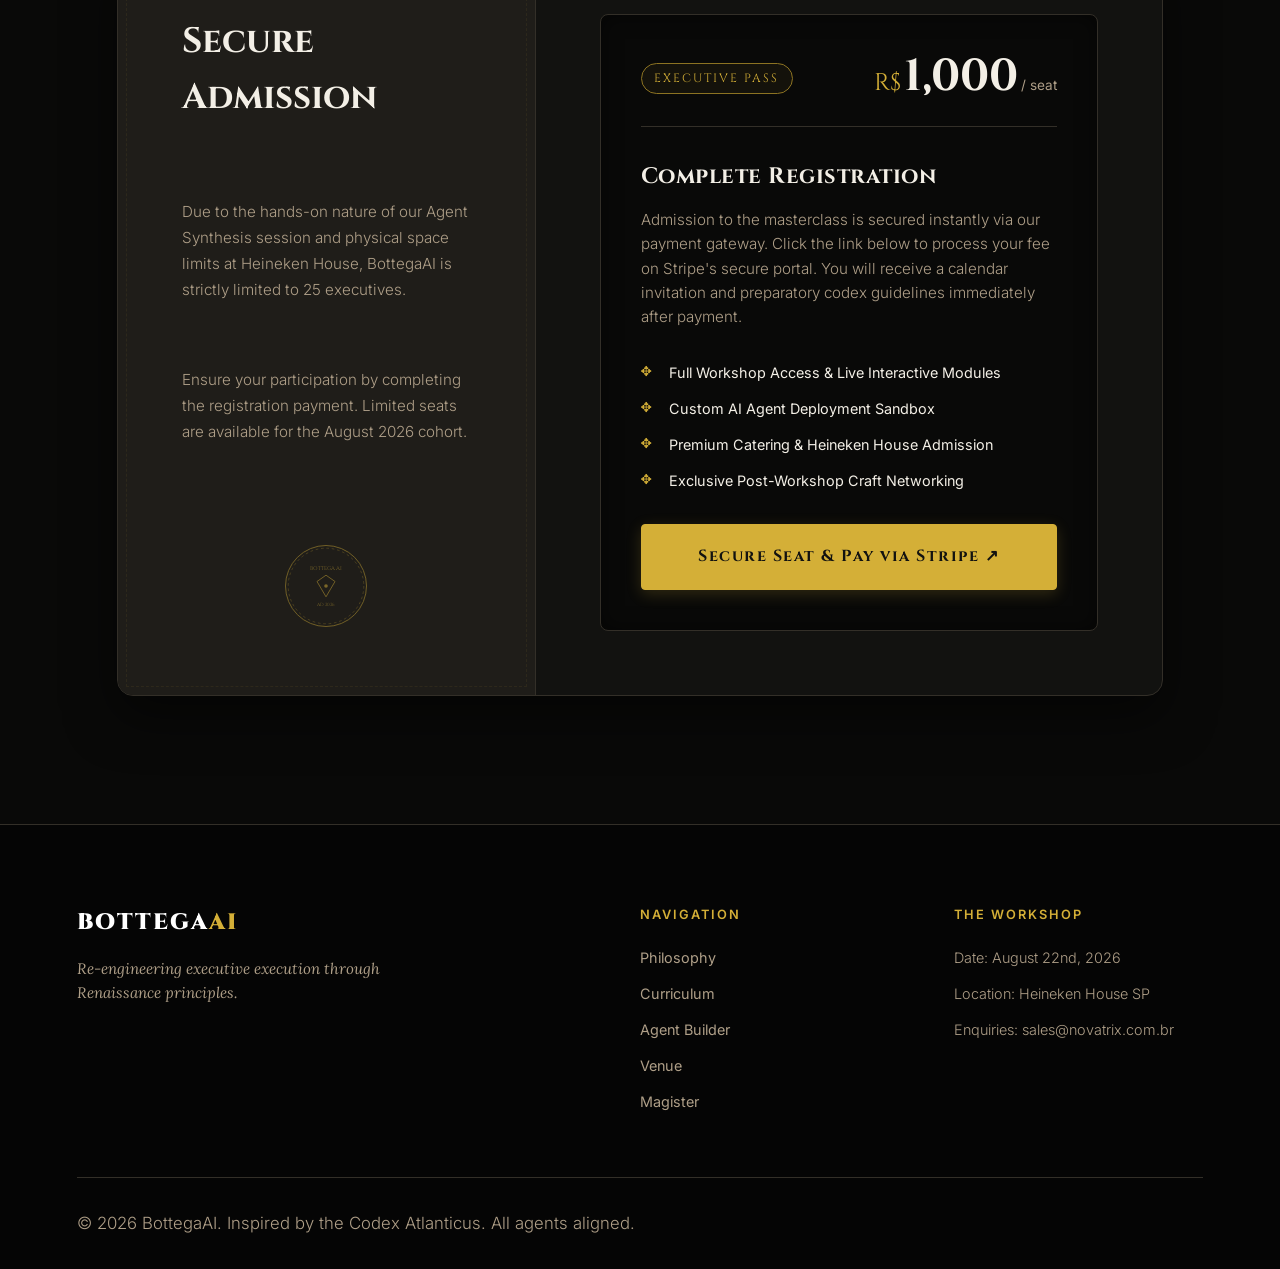
==== commit 94504df5: "style: reduce nav menu gap and add breakline to curriculum subtitle" ====
--- a/index.html
+++ b/index.html
@@ -337,7 +337,7 @@
             <div class="section-header">
                 <span class="section-tagline" data-i18n="curric-tagline">THE STUDY METRICS</span>
                 <h2 class="section-title" data-i18n="curric-title">The Guild's Curriculum</h2>
-                <p class="section-subtitle" data-i18n="curric-subtitle">One intensive day of mastership. No coding or IT professional skills required.</p>
+                <p class="section-subtitle" data-i18n="curric-subtitle">One intensive day of mastership.<br>No coding or IT professional skills required.</p>
                 <div class="gold-divider"></div>
             </div>
 
--- a/style.css
+++ b/style.css
@@ -217,7 +217,7 @@
 
 .nav-menu {
     display: flex;
-    gap: 2.5rem;
+    gap: 1.25rem;
 }
 
 .nav-link {
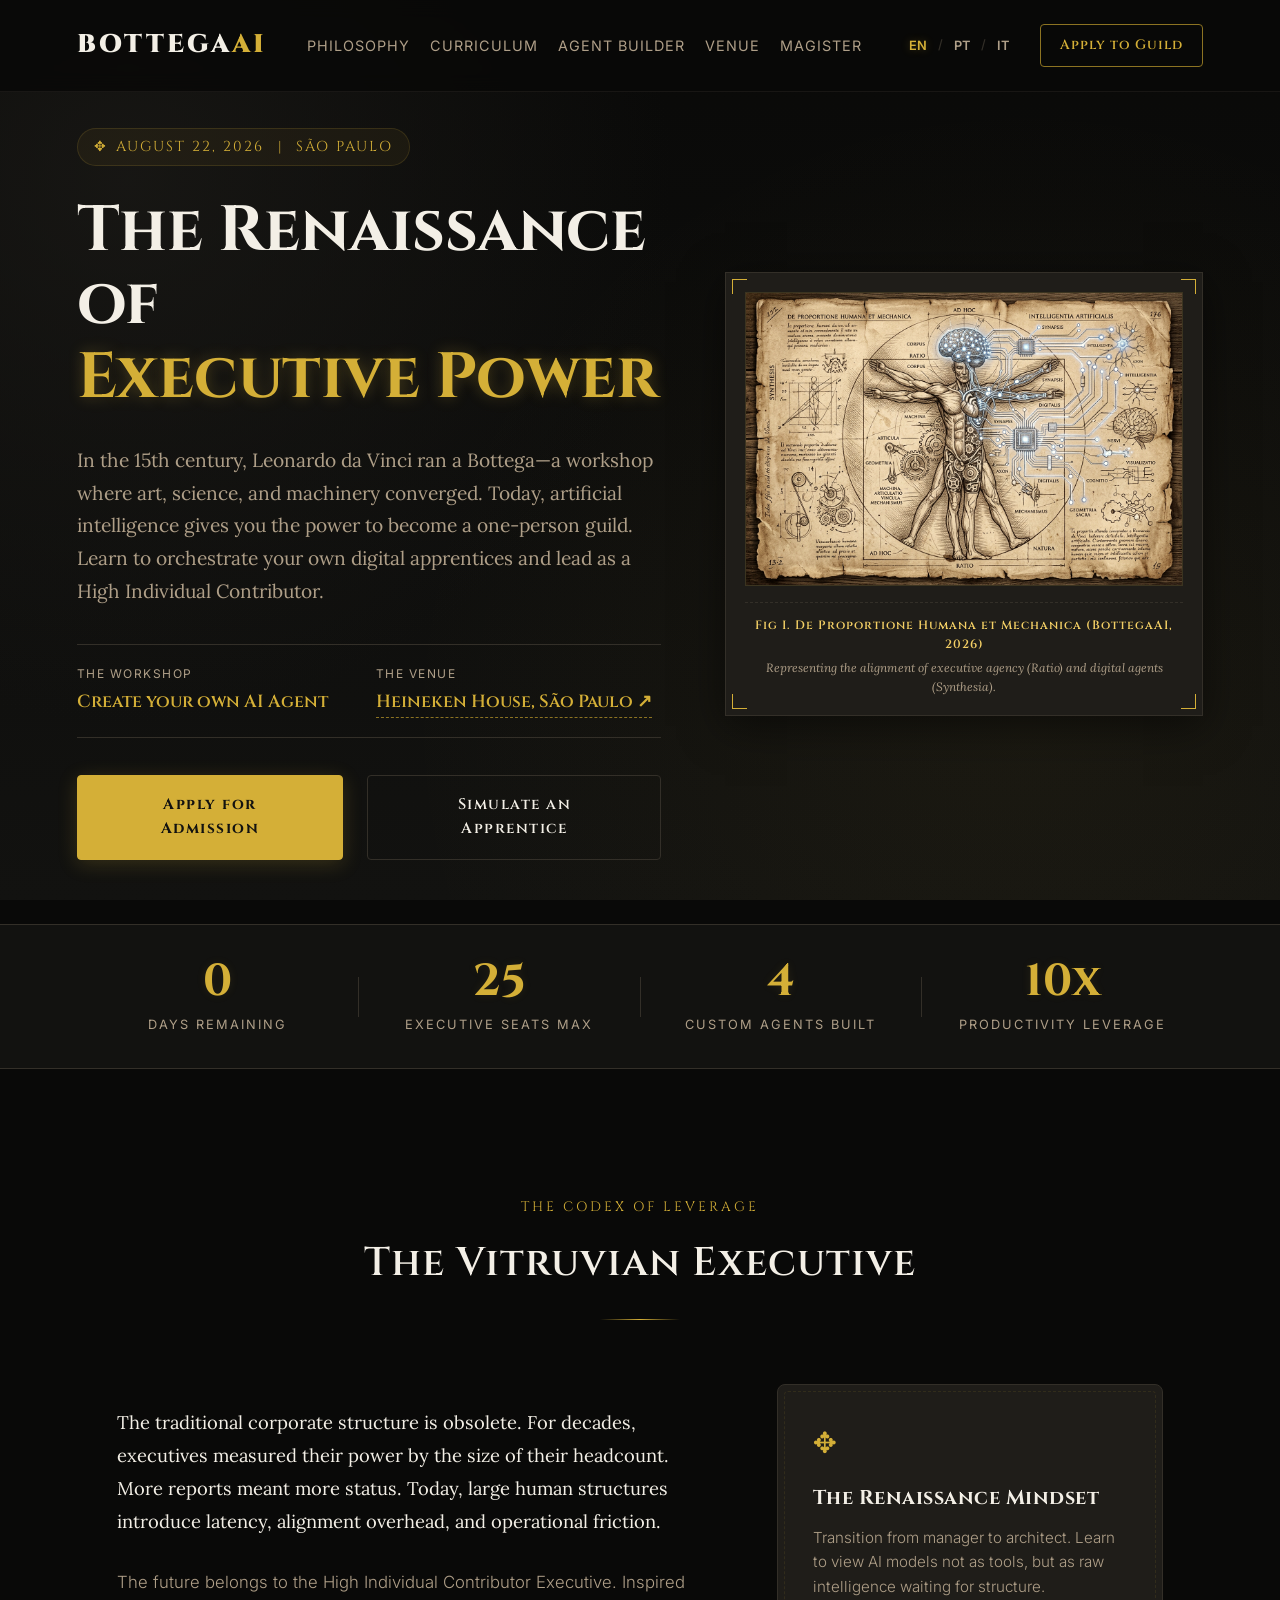
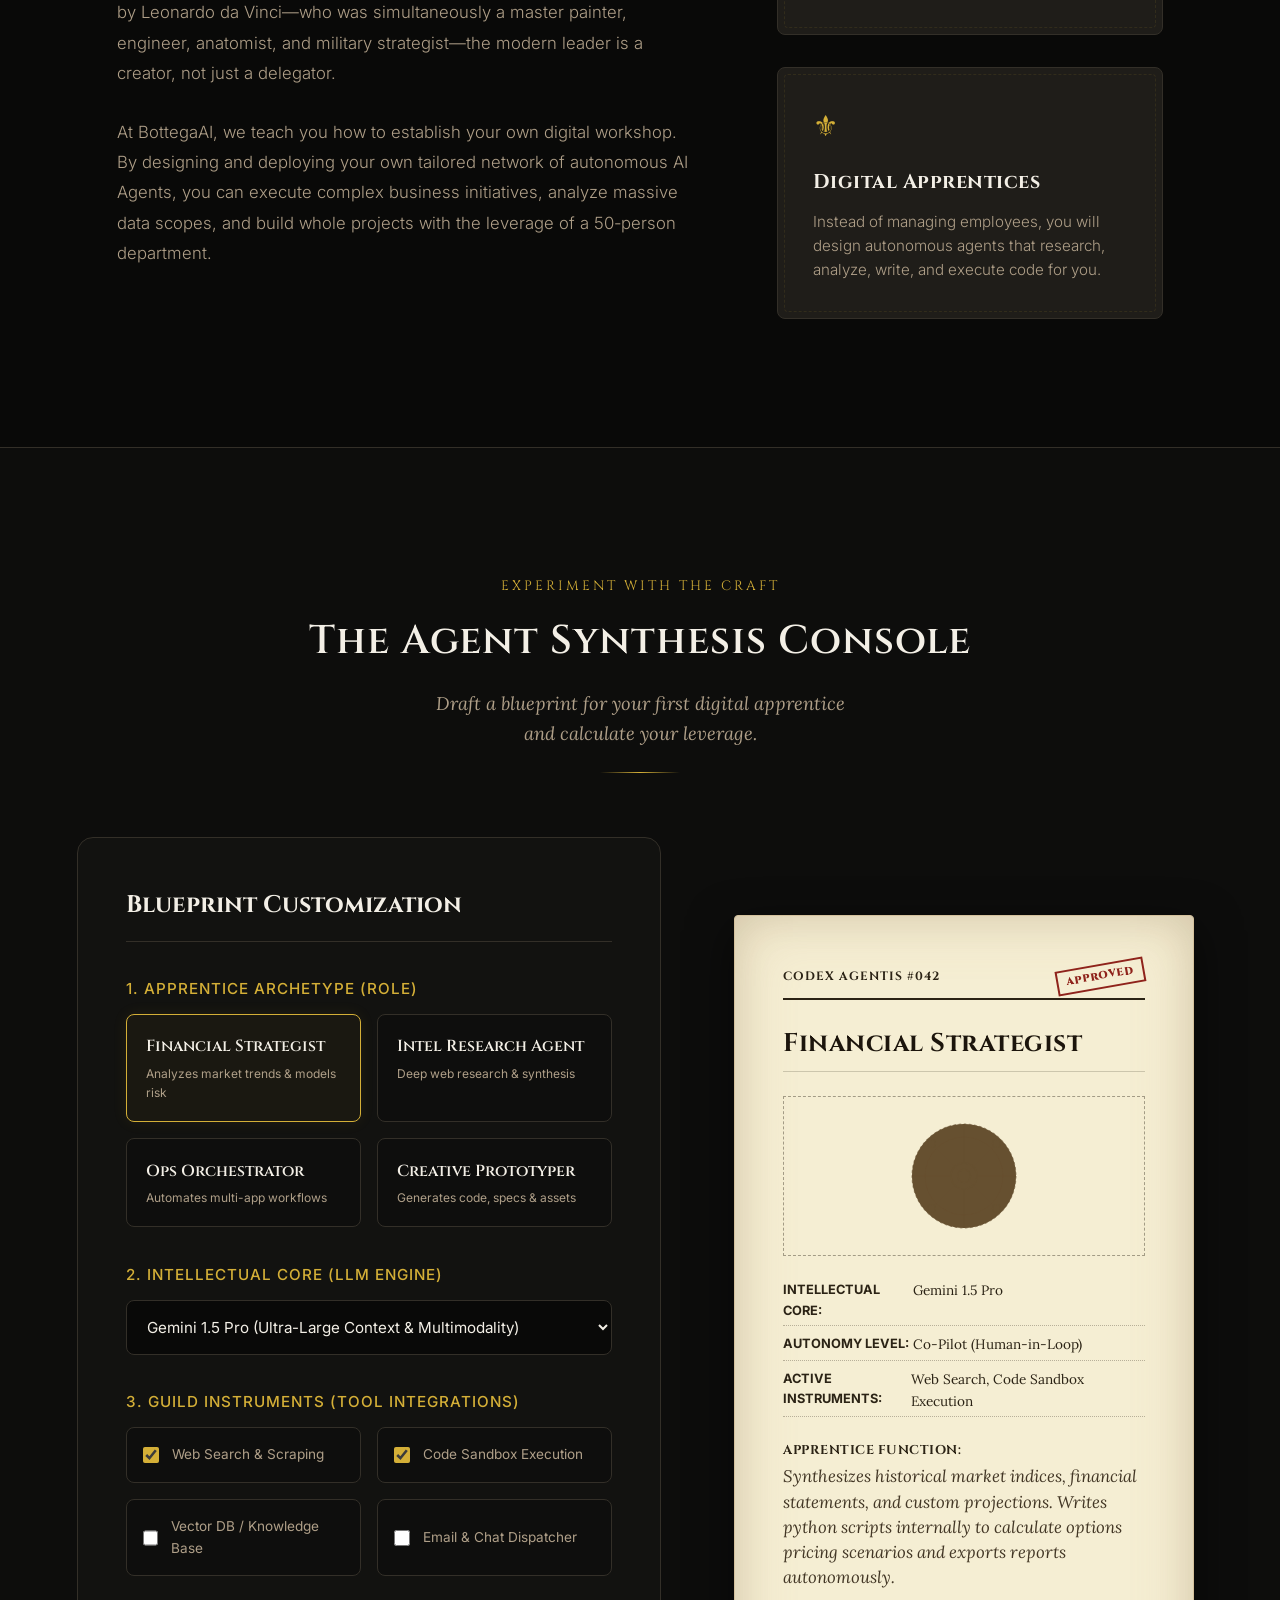
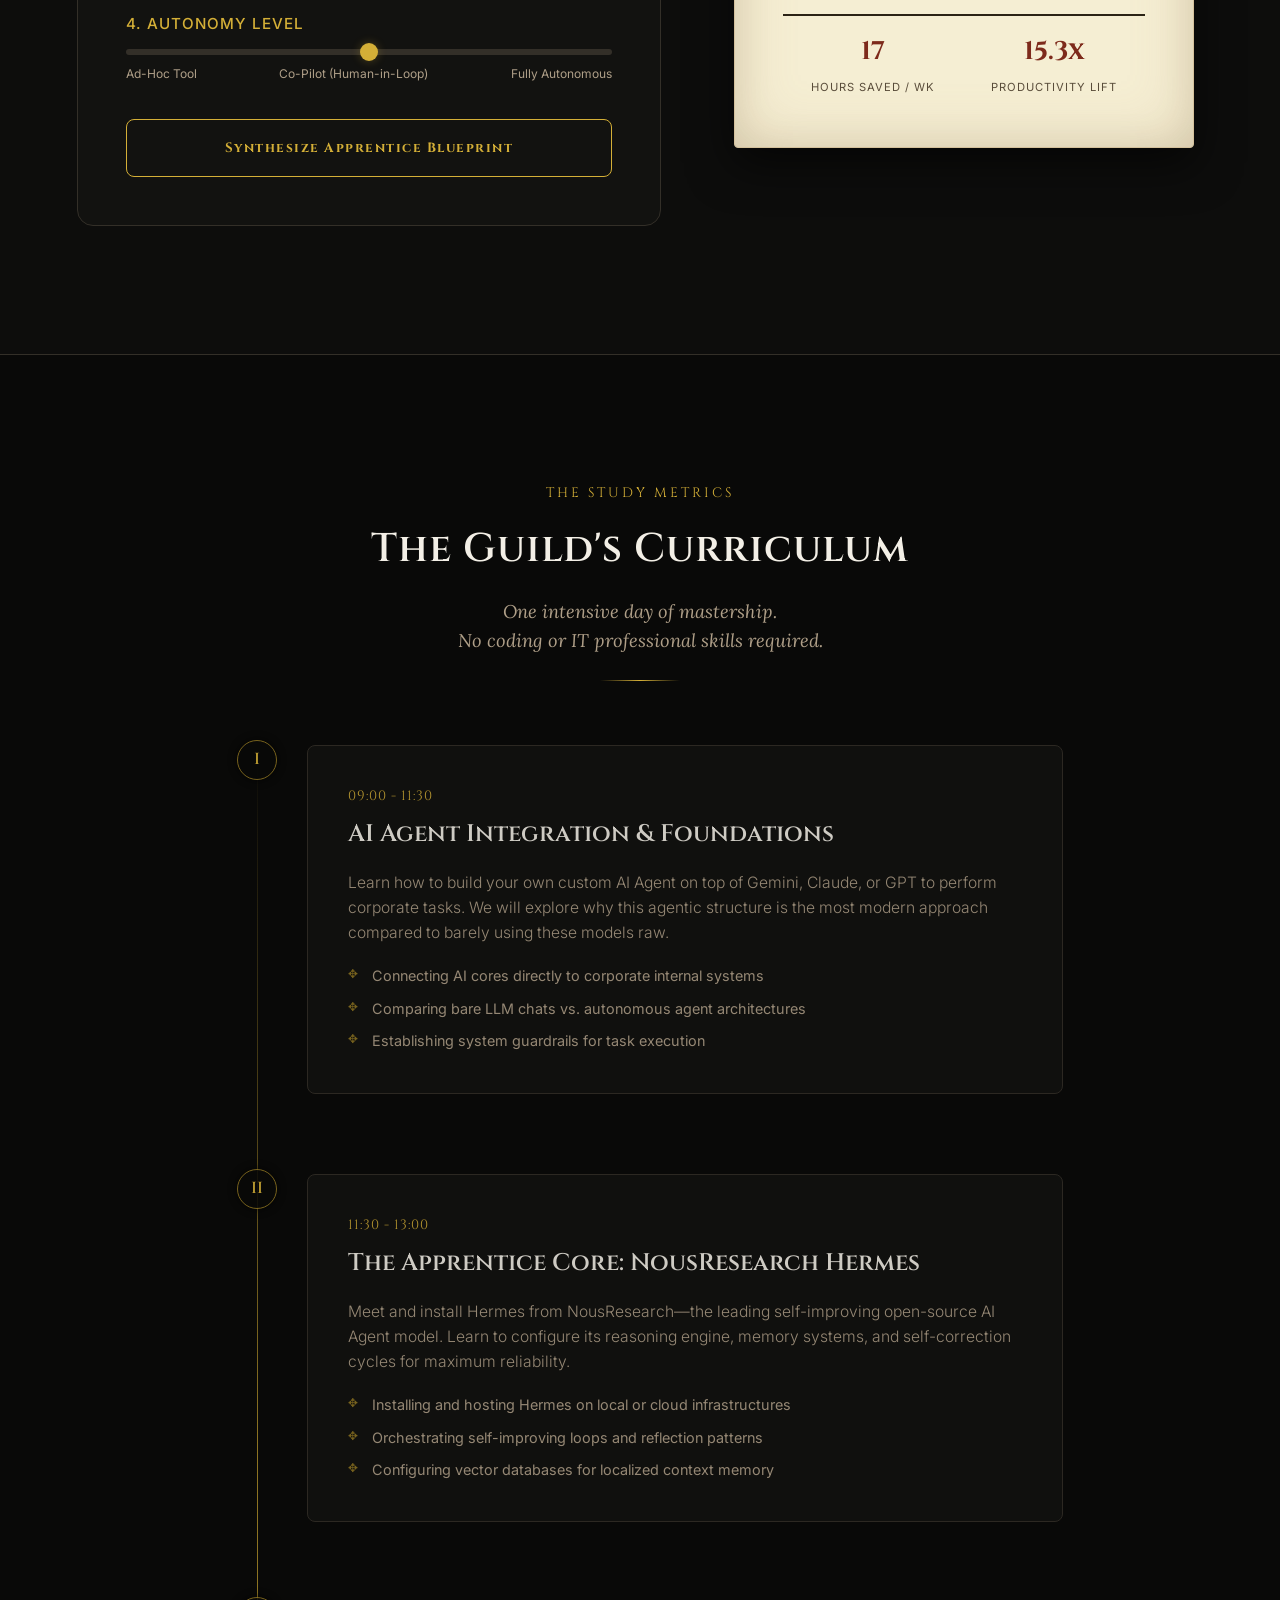
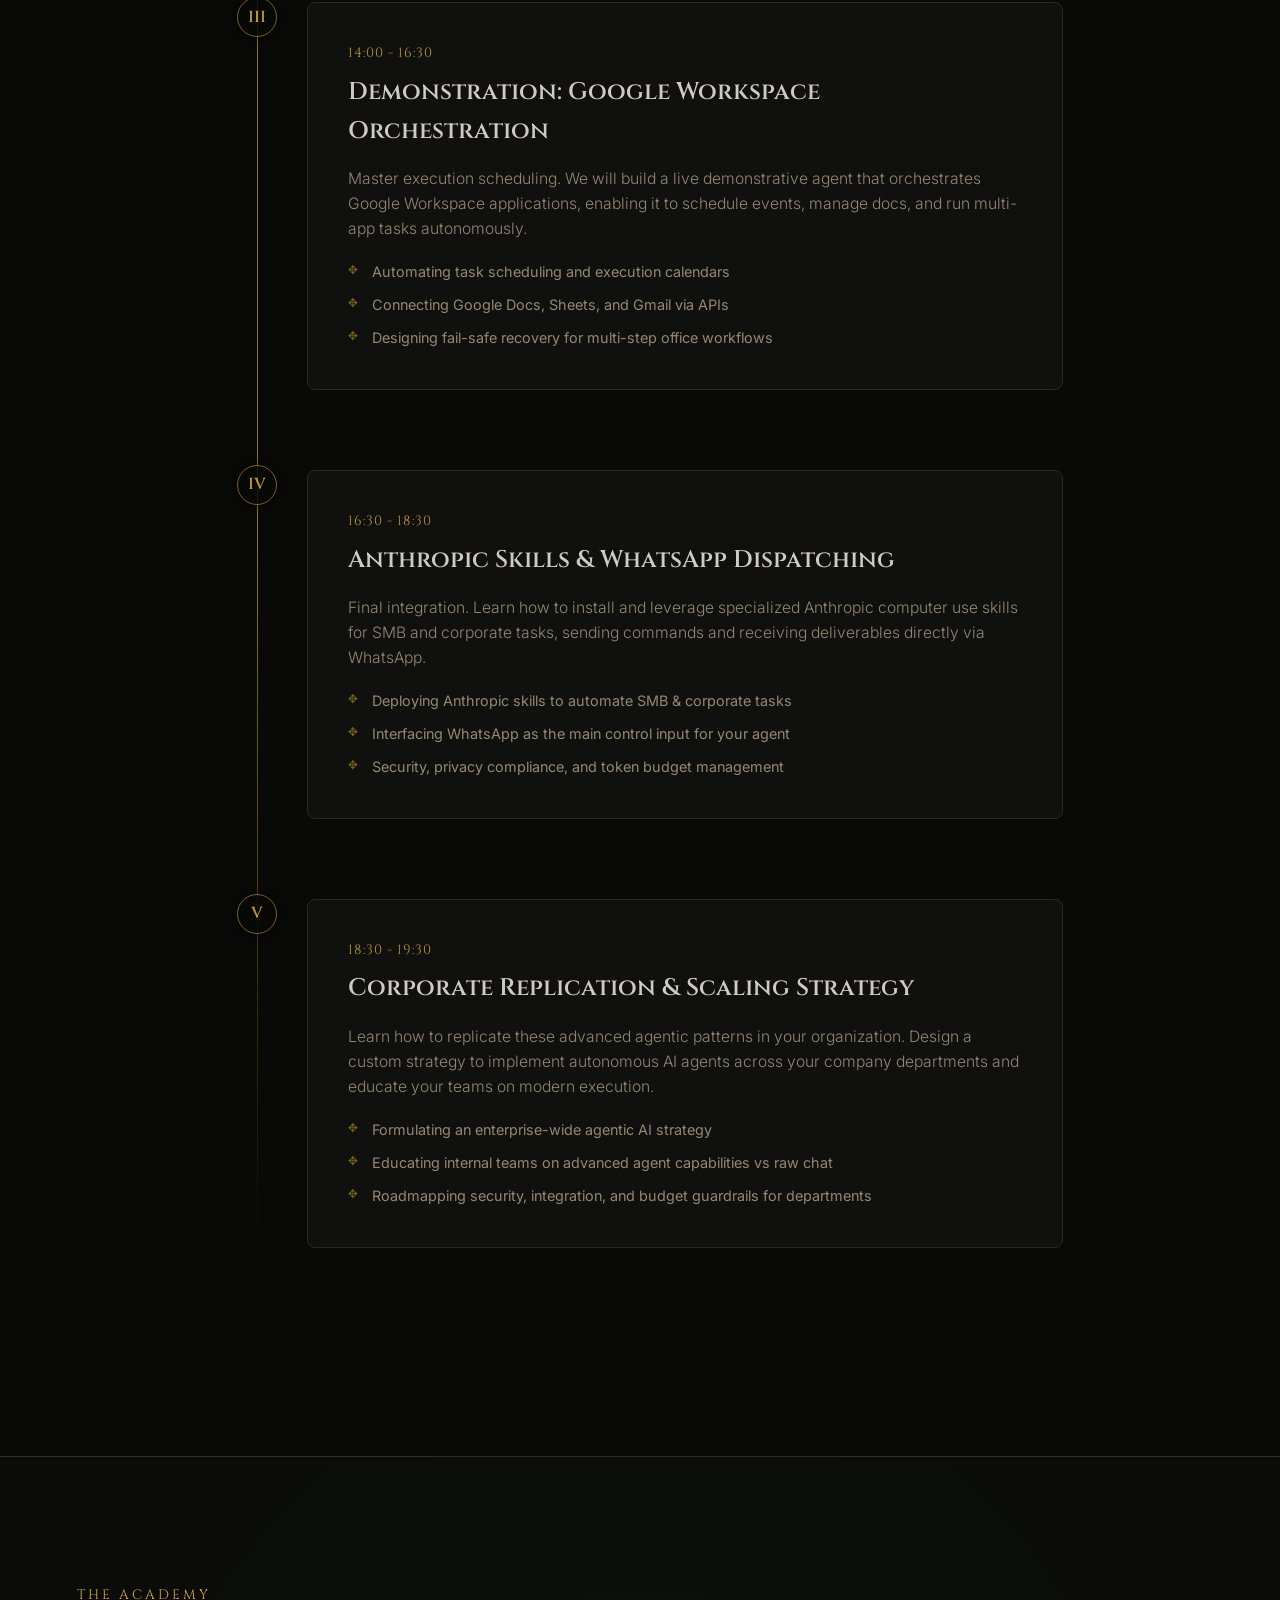
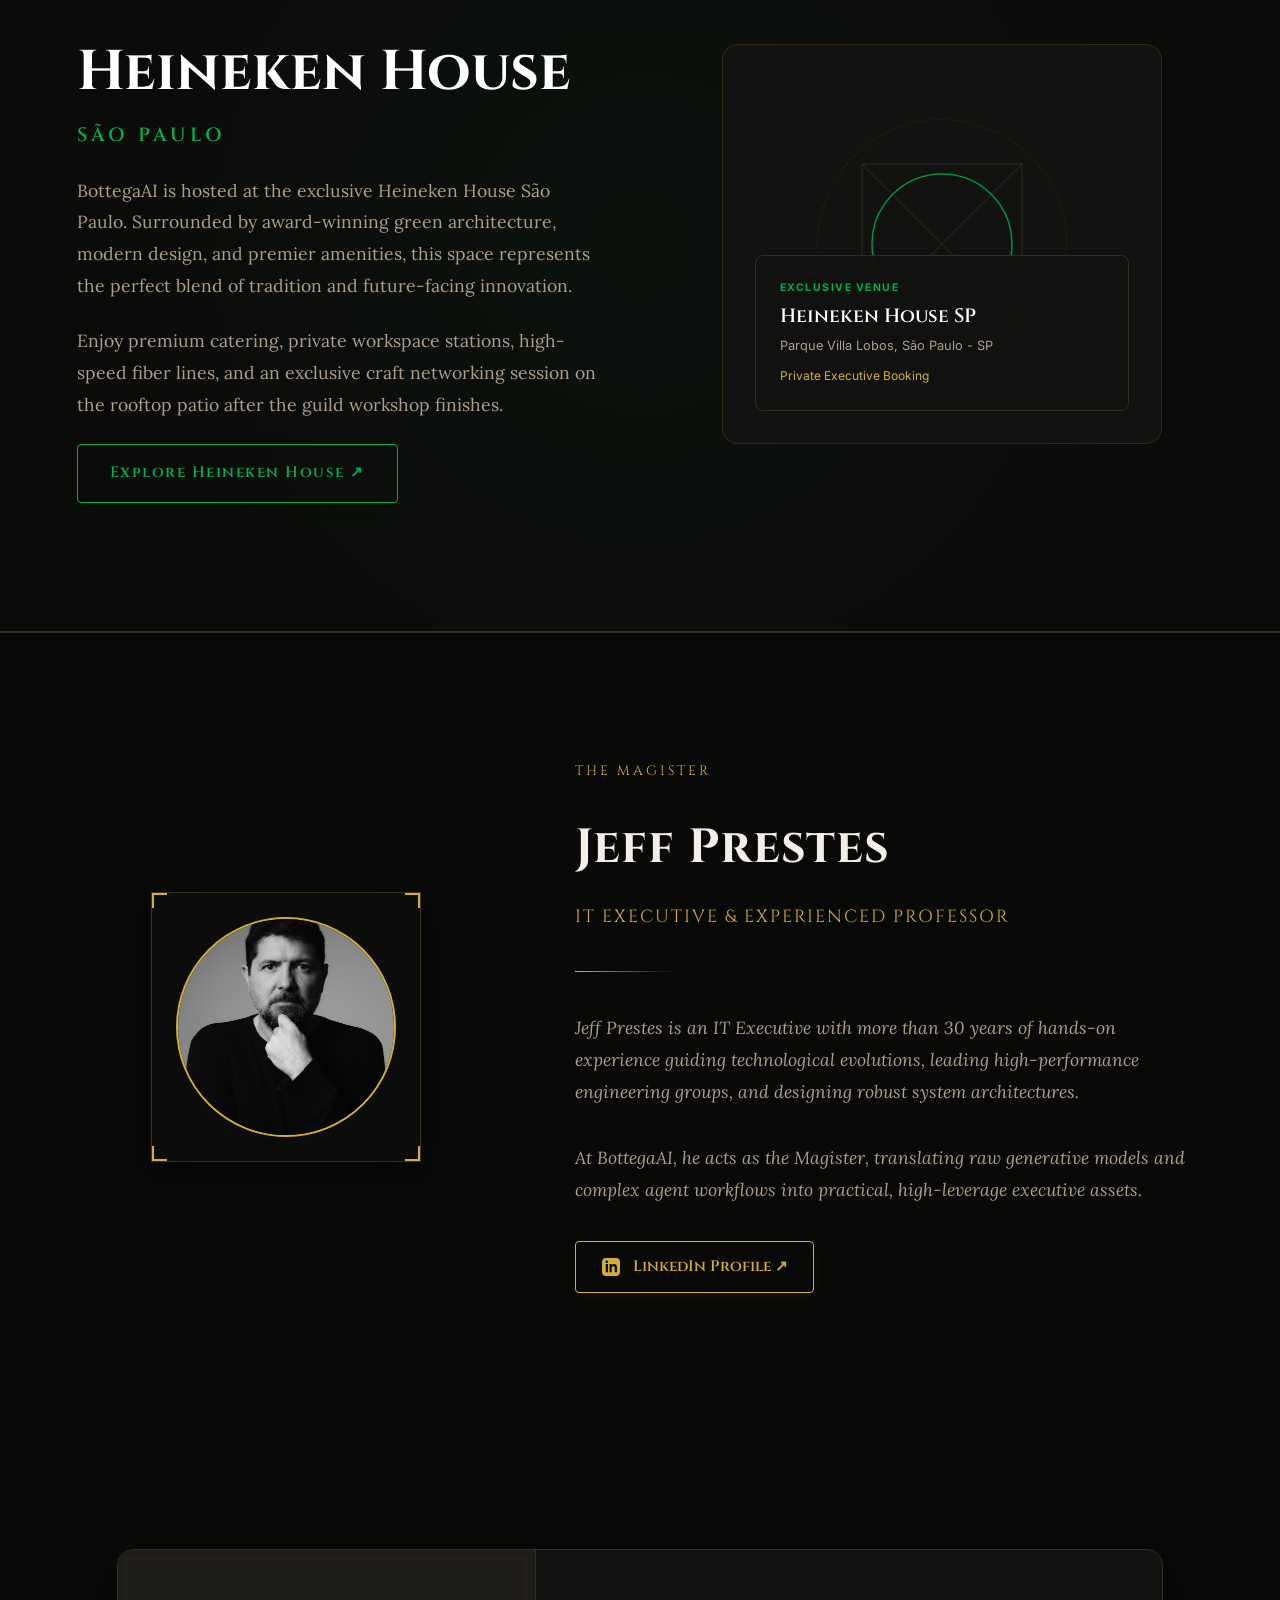
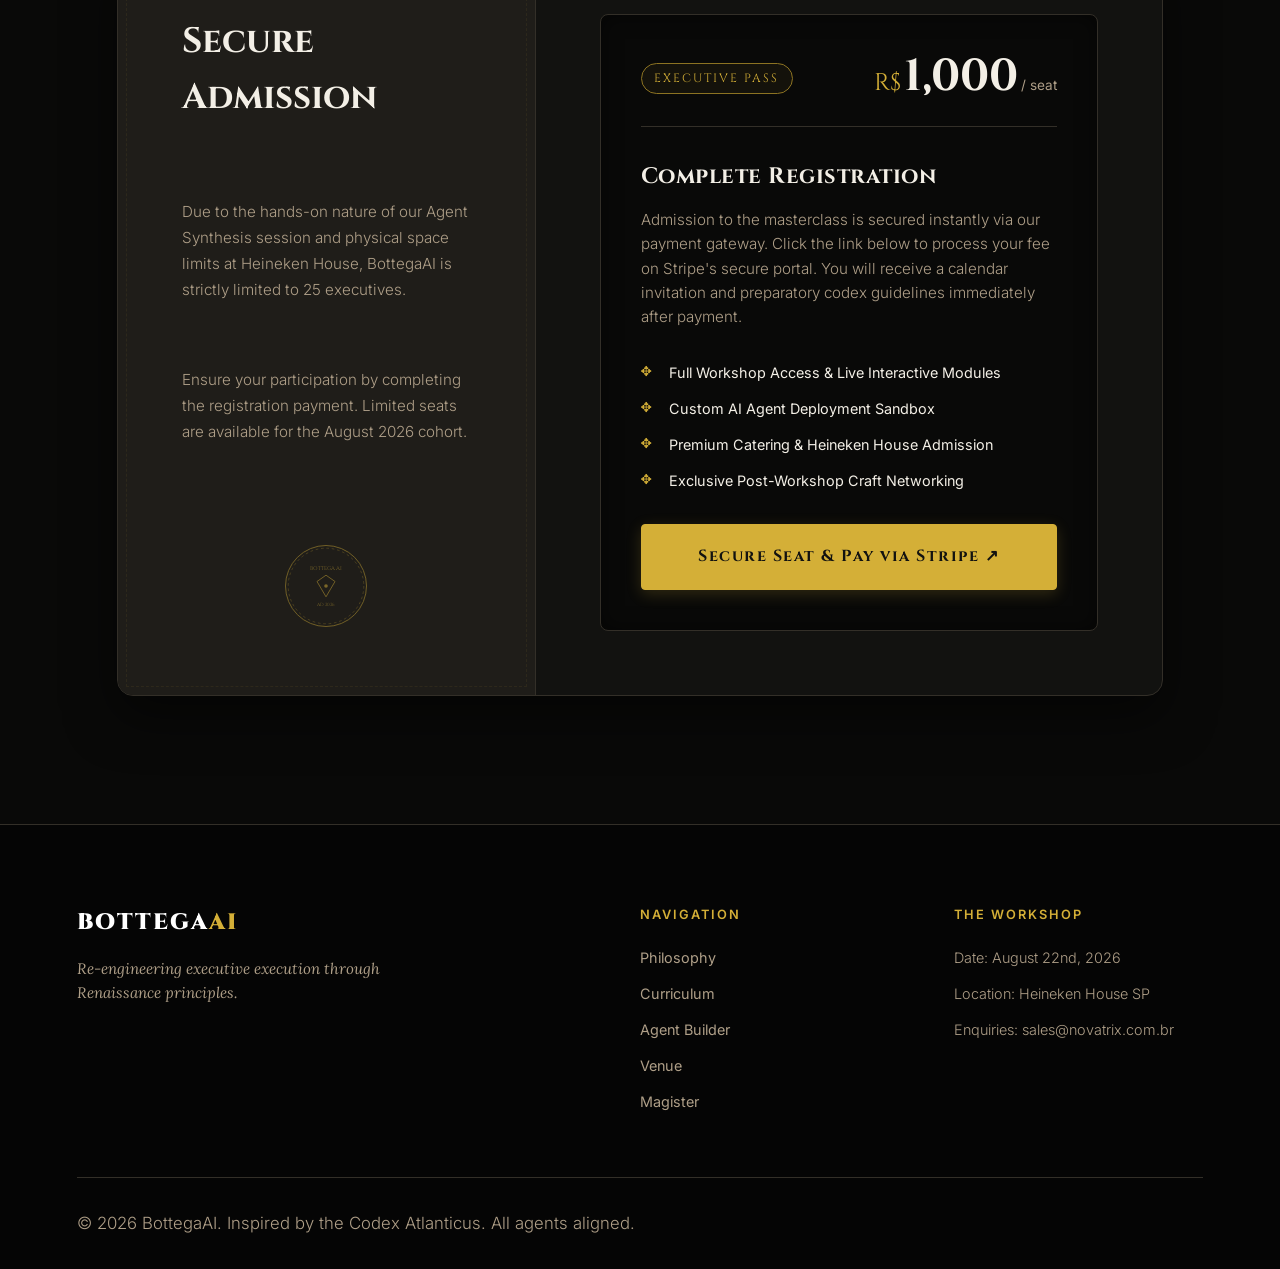
==== commit 8378947e: "style: fix mobile header layout, navigation links spacing, and ticket details alignment" ====
--- a/index.html
+++ b/index.html
@@ -181,7 +181,7 @@
             <div class="section-header">
                 <span class="section-tagline" data-i18n="sim-tagline">EXPERIMENT WITH THE CRAFT</span>
                 <h2 class="section-title" data-i18n="sim-title">The Agent Synthesis Console</h2>
-                <p class="section-subtitle" data-i18n="sim-subtitle">Draft a blueprint for your first digital apprentice and calculate your leverage.</p>
+                <p class="section-subtitle" data-i18n="sim-subtitle">Draft a blueprint for your first digital apprentice<br>and calculate your leverage.</p>
                 <div class="gold-divider"></div>
             </div>
 
--- a/style.css
+++ b/style.css
@@ -1591,11 +1591,37 @@
 
 @media (max-width: 768px) {
     .main-header {
-        padding: 1.2rem 5%;
+        padding: 1rem 4%;
+    }
+
+    .logo-text {
+        font-size: 1.15rem;
+        letter-spacing: 1px;
+    }
+
+    .header-right {
+        gap: 0.5rem;
+    }
+
+    .lang-switcher {
+        gap: 0.15rem;
+        font-size: 0.75rem;
+    }
+
+    .lang-btn {
+        font-size: 0.72rem;
+        padding: 0.1rem 0.2rem;
+    }
+
+    .cta-button-nav {
+        font-size: 0.72rem;
+        padding: 0.4rem 0.8rem;
+        letter-spacing: 0.5px;
+        white-space: nowrap;
     }
 
     .nav-menu {
-        display: none; /* Can expand to burger menu if needed */
+        display: none; /* Hidden on mobile */
     }
 
     .hero-title {
@@ -1619,6 +1645,25 @@
     .form-row {
         flex-direction: column;
         gap: 1.2rem;
+    }
+
+    .register-info-panel {
+        padding: 2.5rem 1.5rem !important;
+    }
+
+    .register-form-panel {
+        padding: 2.5rem 1.2rem !important;
+    }
+
+    .payment-box {
+        padding: 1.5rem !important;
+        gap: 1.5rem !important;
+    }
+
+    .payment-header {
+        flex-direction: column !important;
+        align-items: flex-start !important;
+        gap: 1rem !important;
     }
 
     .footer-grid {
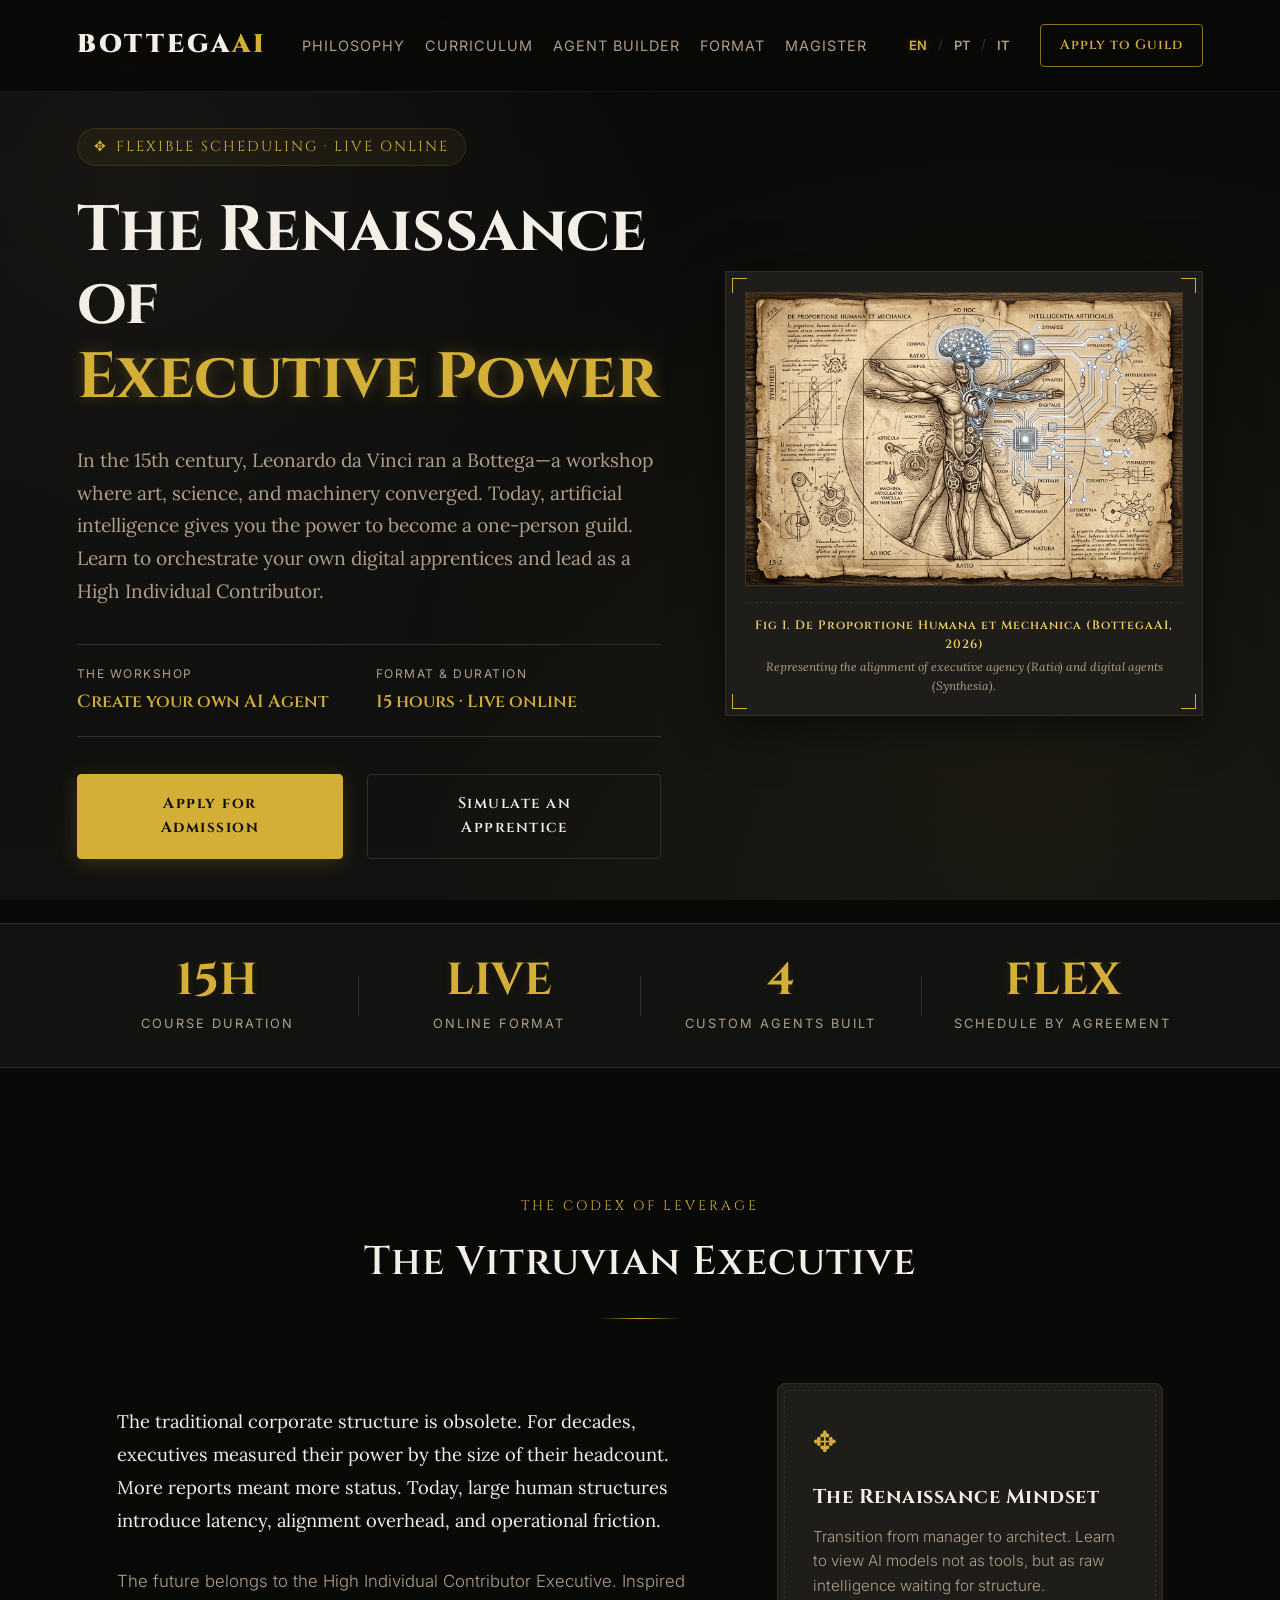
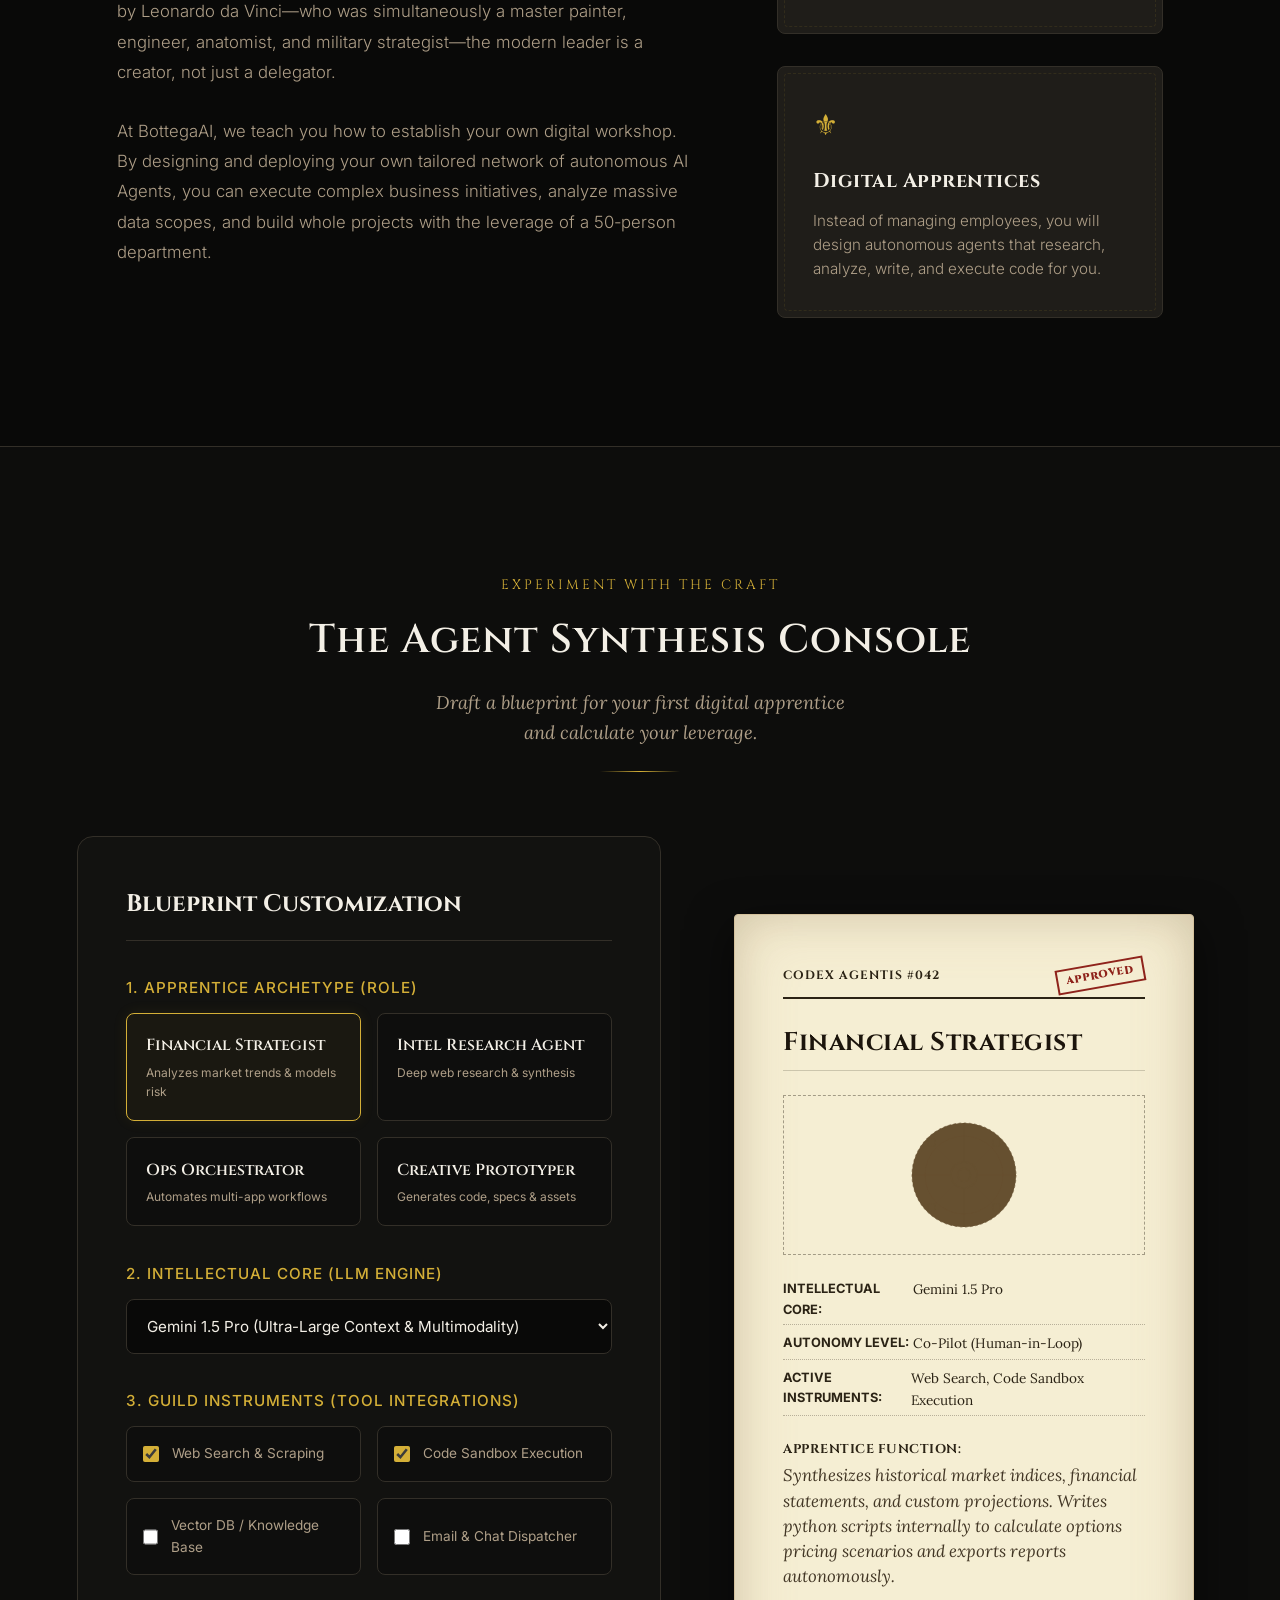
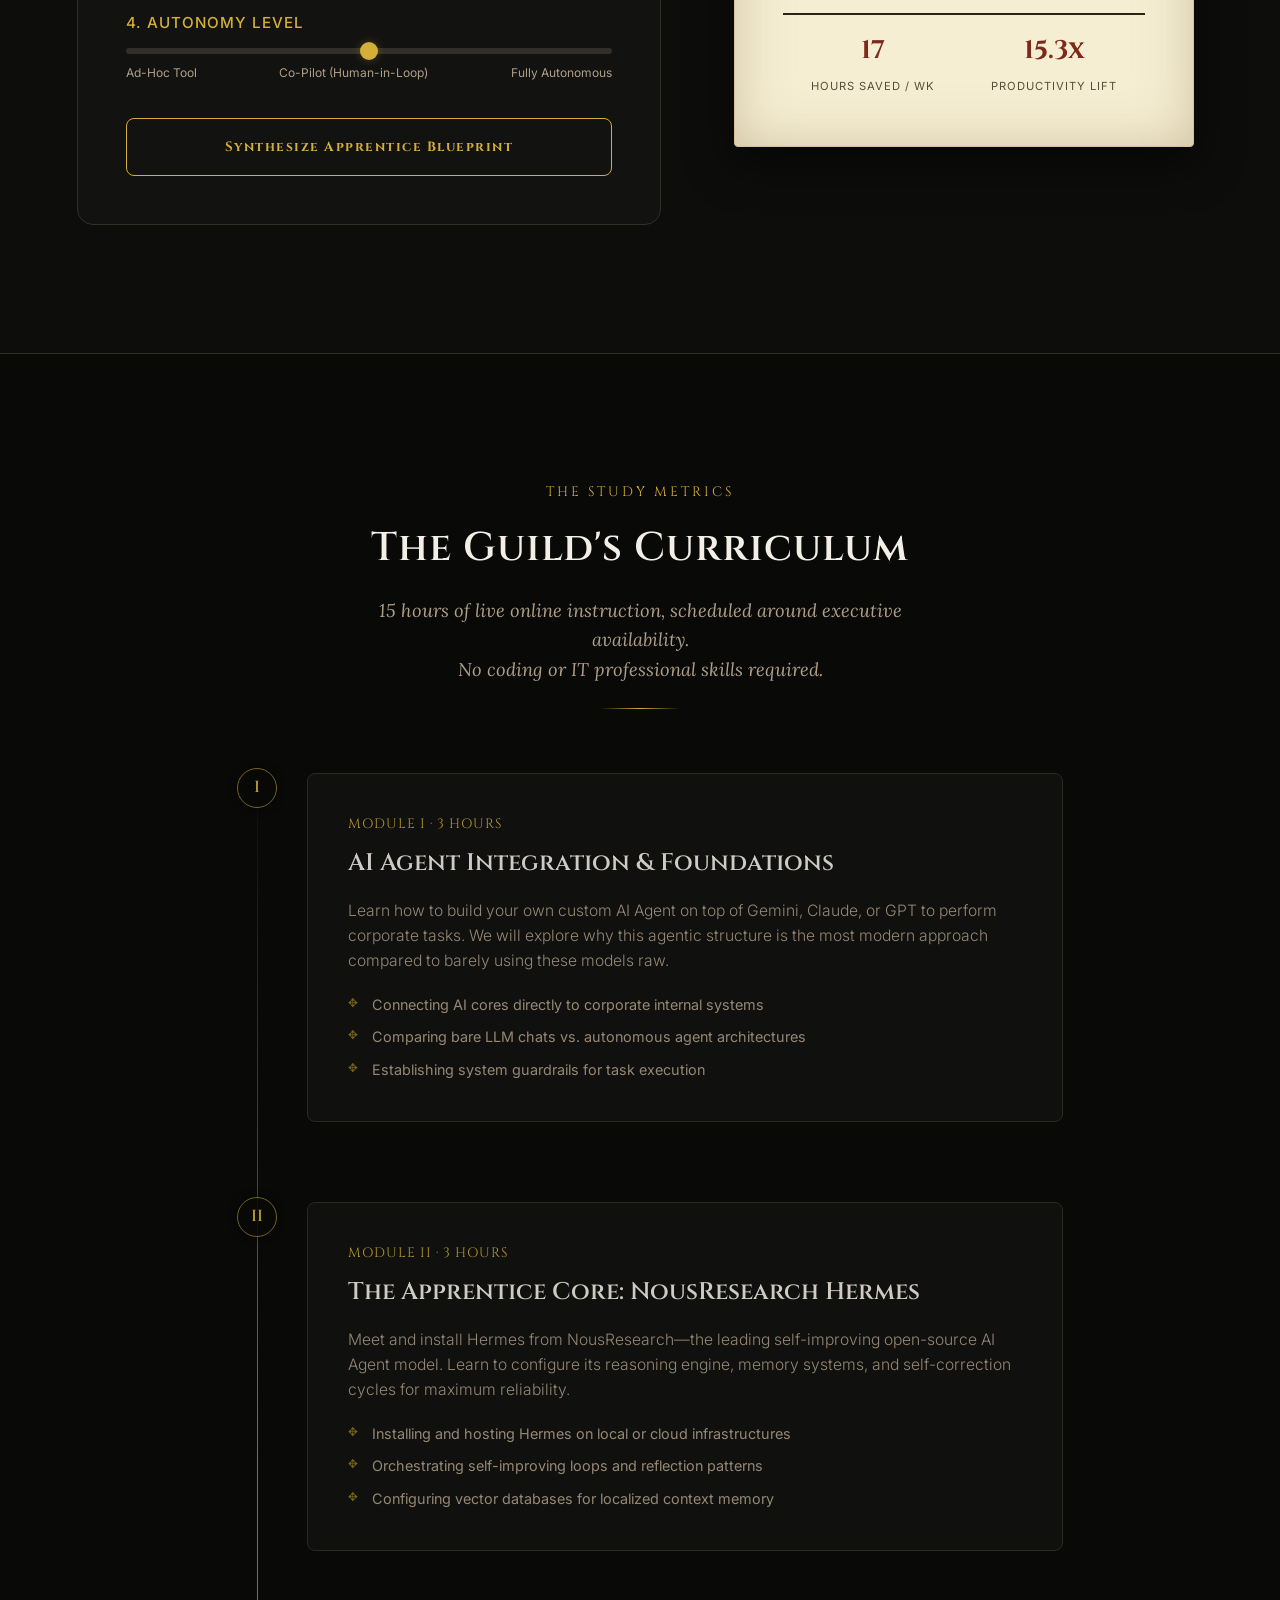
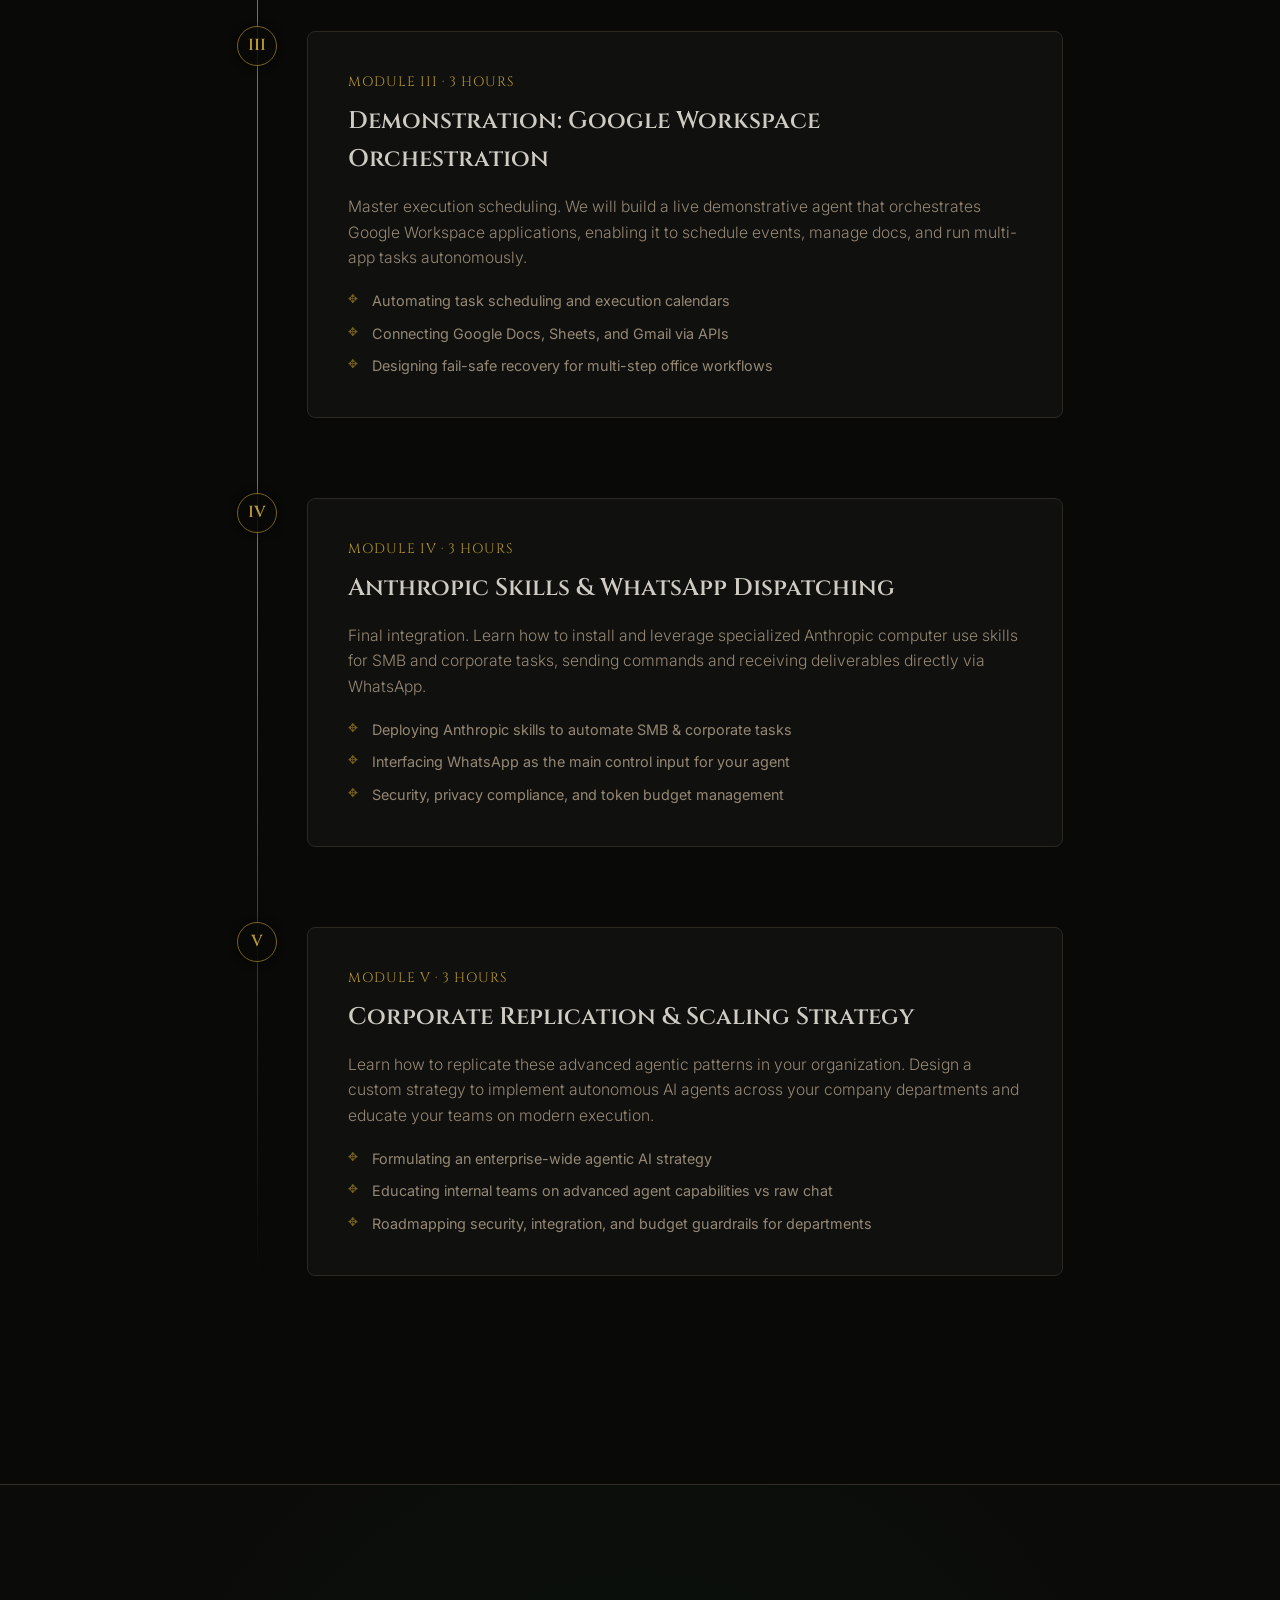
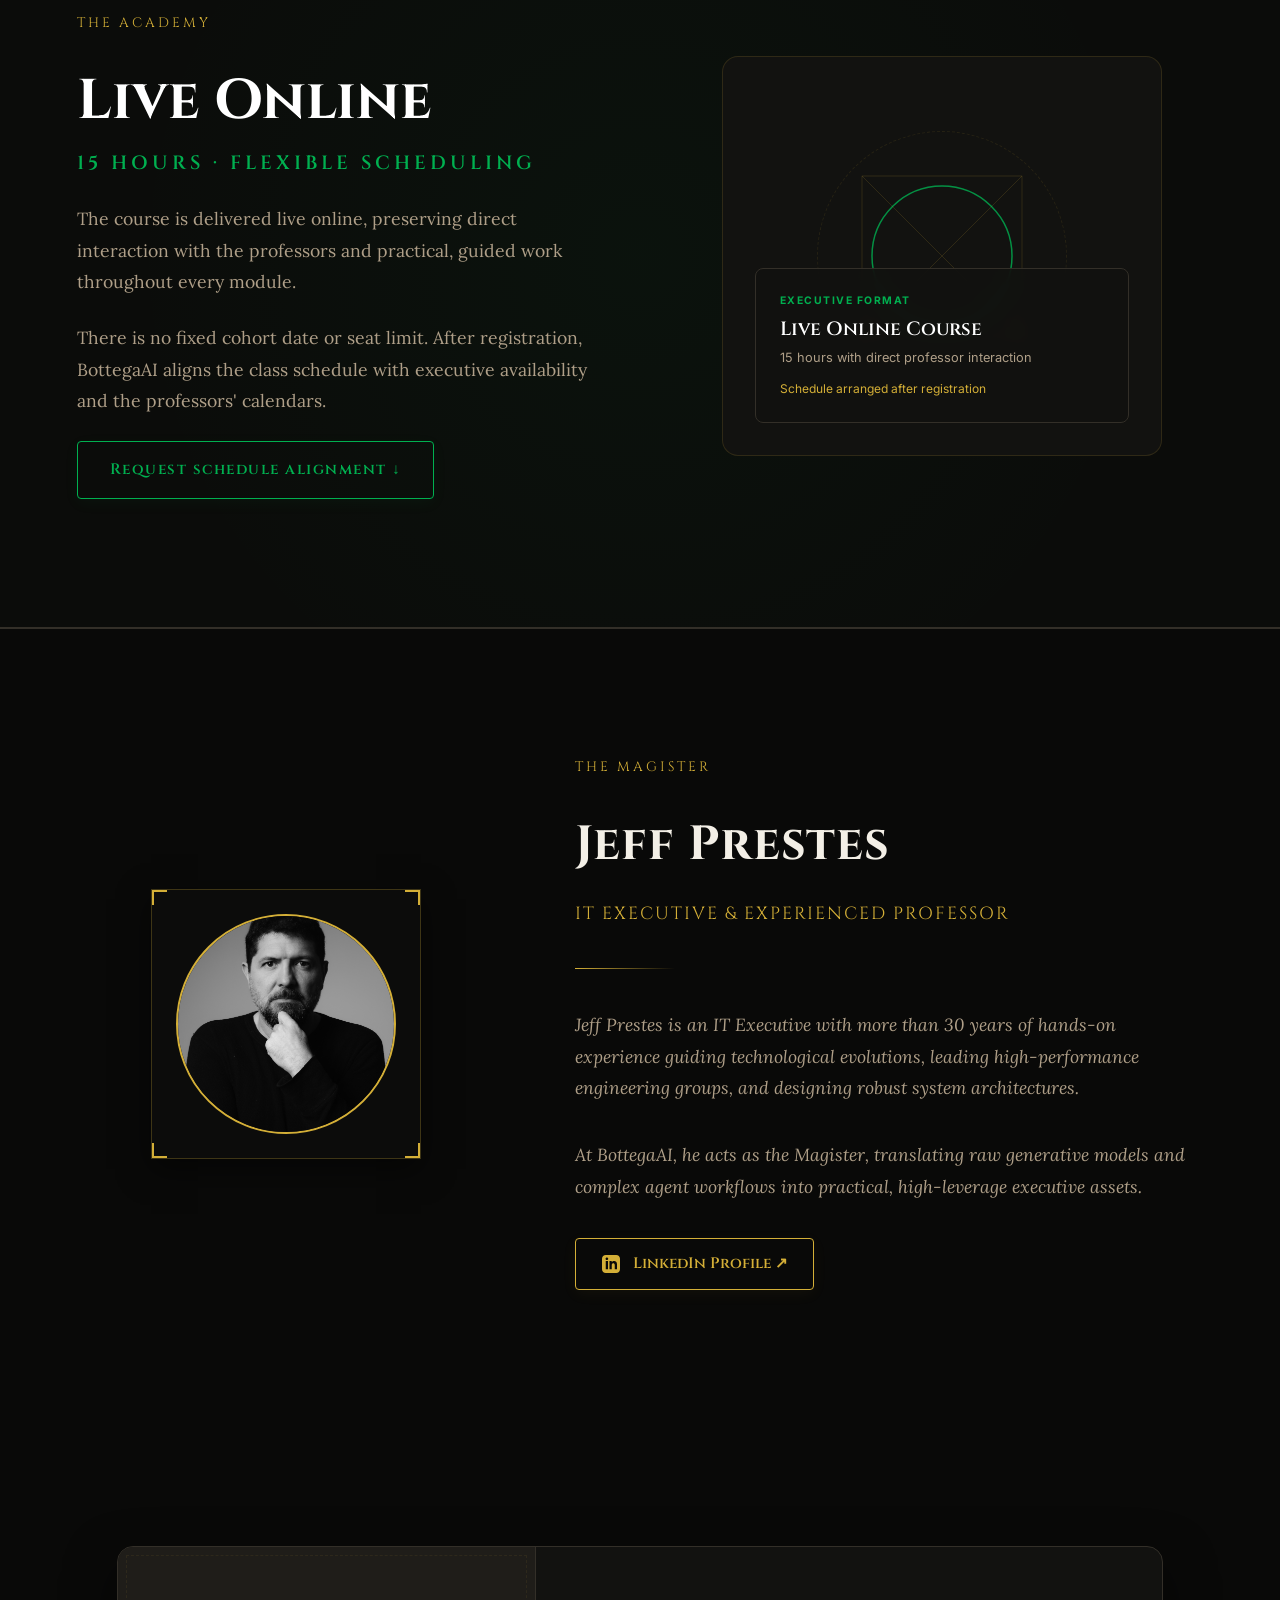
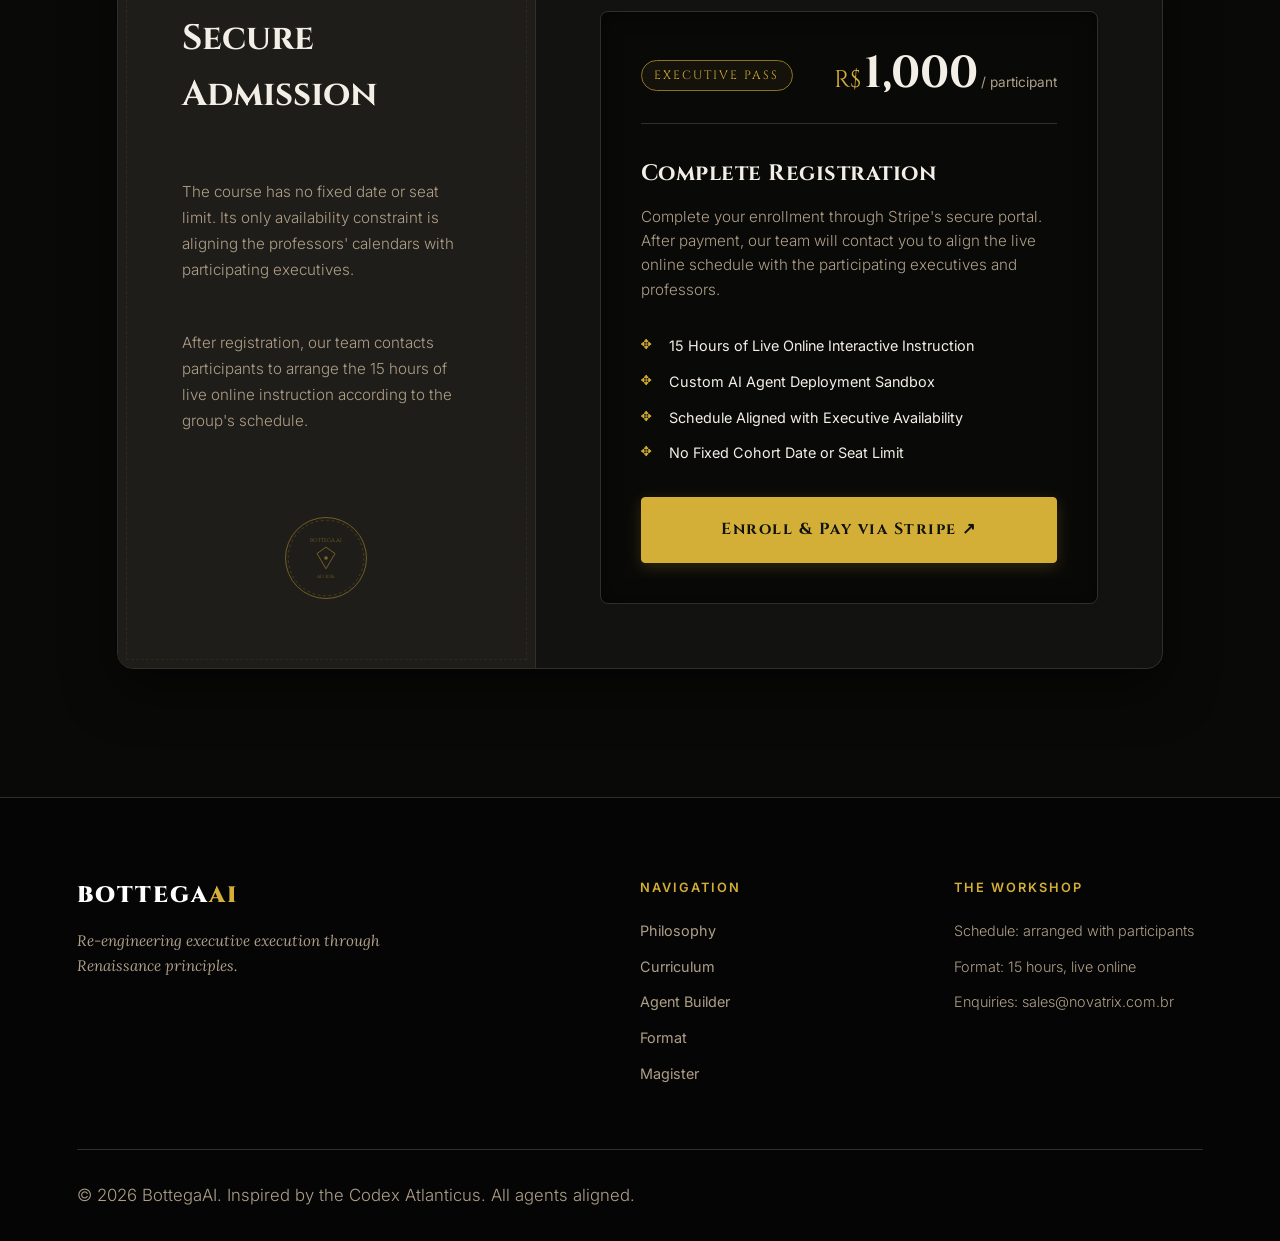
==== commit 781c66fb: "feat: make executive course schedule flexible and online" ====
--- a/index.html
+++ b/index.html
@@ -14,14 +14,14 @@
     <link rel="icon" type="image/jpeg" href="images/favicon.jpg">
     
     <!-- General Meta Tags -->
-    <meta name="description" content="Master the art of the High Individual Contributor at BottegaAI. A Renaissance-inspired workshop for executives to design and build autonomous AI Agents. August 22nd, 2026 at Heineken House, São Paulo.">
-    <meta name="keywords" content="BottegaAI, AI Agents, Executive AI, High Individual Contributor, Leonardo da Vinci, AI Workshop São Paulo, Heineken House SP">
+    <meta name="description" content="A 15-hour live online BottegaAI course for executives to design and build autonomous AI Agents, scheduled around executive and professor availability.">
+    <meta name="keywords" content="BottegaAI, AI Agents, Executive AI, High Individual Contributor, Leonardo da Vinci, live online AI course, executive education">
 
     <!-- Open Graph / Facebook / WhatsApp -->
     <meta property="og:type" content="website">
     <meta property="og:url" content="https://bottegaai.academy">
     <meta property="og:title" content="BottegaAI Workshop | The Renaissance of Executive Power">
-    <meta property="og:description" content="Master the art of the High Individual Contributor. Design and build autonomous AI Agents at Heineken House, São Paulo. August 22, 2026.">
+    <meta property="og:description" content="A 15-hour live online course for executives. Dates are arranged around the schedules of participants and professors.">
     <meta property="og:image" content="https://bottegaai.academy/images/bottega_og_share.jpg">
     <meta property="og:image:width" content="1200">
     <meta property="og:image:height" content="675">
@@ -31,7 +31,7 @@
     <meta name="twitter:card" content="summary_large_image">
     <meta name="twitter:url" content="https://bottegaai.academy">
     <meta name="twitter:title" content="BottegaAI Workshop | The Renaissance of Executive Power">
-    <meta name="twitter:description" content="Master the art of the High Individual Contributor. Design and build autonomous AI Agents at Heineken House, São Paulo. August 22, 2026.">
+    <meta name="twitter:description" content="A 15-hour live online course for executives. Dates are arranged around the schedules of participants and professors.">
     <meta name="twitter:image" content="https://bottegaai.academy/images/bottega_og_share.jpg">
     <meta name="twitter:site" content="@bottega_ai">
 
@@ -76,7 +76,7 @@
         <section class="hero-section" id="hero-section">
             <div class="hero-content">
                 <div class="date-badge" id="hero-date-badge">
-                    <span class="icon">✥</span> <span data-i18n="hero-date">AUGUST 22, 2026</span> &nbsp;|&nbsp; SÃO PAULO
+                    <span class="icon">✥</span> <span data-i18n="hero-date">FLEXIBLE SCHEDULING · LIVE ONLINE</span>
                 </div>
                 <h1 class="hero-title" id="main-hero-title" data-i18n="hero-title">
                     The Renaissance of <br>
@@ -91,10 +91,8 @@
                         <span class="detail-value" data-i18n="hero-val-workshop">Create your own AI Agent</span>
                     </div>
                     <div class="detail-item">
-                        <span class="detail-label" data-i18n="hero-label-venue">THE VENUE</span>
-                        <a href="https://www.heinekenbrasil.com.br/heineken-house/" target="_blank" rel="noopener noreferrer" class="venue-link" id="venue-link-hero">
-                            Heineken House, São Paulo ↗
-                        </a>
+                        <span class="detail-label" data-i18n="hero-label-venue">FORMAT & DURATION</span>
+                        <span class="detail-value" data-i18n="hero-val-venue">15 hours · Live online</span>
                     </div>
                 </div>
                 <div class="hero-actions">
@@ -121,13 +119,13 @@
         <section class="metric-bar" id="countdown-bar">
             <div class="metric-container">
                 <div class="metric-item">
-                    <span class="metric-number" id="countdown-days">--</span>
-                    <span class="metric-label" data-i18n="metric-days">Days Remaining</span>
+                    <span class="metric-number">15H</span>
+                    <span class="metric-label" data-i18n="metric-days">Course Duration</span>
                 </div>
                 <div class="metric-divider"></div>
                 <div class="metric-item">
-                    <span class="metric-number">25</span>
-                    <span class="metric-label" data-i18n="metric-seats">Executive Seats Max</span>
+                    <span class="metric-number" data-i18n="metric-format-value">LIVE</span>
+                    <span class="metric-label" data-i18n="metric-seats">Online Format</span>
                 </div>
                 <div class="metric-divider"></div>
                 <div class="metric-item">
@@ -136,8 +134,8 @@
                 </div>
                 <div class="metric-divider"></div>
                 <div class="metric-item">
-                    <span class="metric-number">10x</span>
-                    <span class="metric-label" data-i18n="metric-leverage">Productivity Leverage</span>
+                    <span class="metric-number" data-i18n="metric-schedule-value">FLEX</span>
+                    <span class="metric-label" data-i18n="metric-leverage">Schedule by Agreement</span>
                 </div>
             </div>
         </section>
@@ -337,7 +335,7 @@
             <div class="section-header">
                 <span class="section-tagline" data-i18n="curric-tagline">THE STUDY METRICS</span>
                 <h2 class="section-title" data-i18n="curric-title">The Guild's Curriculum</h2>
-                <p class="section-subtitle" data-i18n="curric-subtitle">One intensive day of mastership.<br>No coding or IT professional skills required.</p>
+                <p class="section-subtitle" data-i18n="curric-subtitle">15 hours of live online instruction, scheduled around executive availability.<br>No coding or IT professional skills required.</p>
                 <div class="gold-divider"></div>
             </div>
 
@@ -345,7 +343,7 @@
                 <div class="timeline-item" id="curric-1">
                     <div class="timeline-number">I</div>
                     <div class="timeline-content">
-                        <span class="timeline-time">09:00 - 11:30</span>
+                        <span class="timeline-time" data-i18n="curric-duration-1">MODULE I · 3 HOURS</span>
                         <h3 class="timeline-title" data-i18n="curric-t1-title">AI Agent Integration & Foundations</h3>
                         <p data-i18n="curric-t1-desc">Learn how to build your own custom AI Agent on top of Gemini, Claude, or GPT to perform corporate tasks. We will explore why this agentic structure is the most modern approach compared to barely using these models raw.</p>
                         <ul class="timeline-list">
@@ -359,7 +357,7 @@
                 <div class="timeline-item" id="curric-2">
                     <div class="timeline-number">II</div>
                     <div class="timeline-content">
-                        <span class="timeline-time">11:30 - 13:00</span>
+                        <span class="timeline-time" data-i18n="curric-duration-2">MODULE II · 3 HOURS</span>
                         <h3 class="timeline-title" data-i18n="curric-t2-title">The Apprentice Core: NousResearch Hermes</h3>
                         <p data-i18n="curric-t2-desc">Meet and install Hermes from NousResearch—the leading self-improving open-source AI Agent model. Learn to configure its reasoning engine, memory systems, and self-correction cycles for maximum reliability.</p>
                         <ul class="timeline-list">
@@ -373,7 +371,7 @@
                 <div class="timeline-item" id="curric-3">
                     <div class="timeline-number">III</div>
                     <div class="timeline-content">
-                        <span class="timeline-time">14:00 - 16:30</span>
+                        <span class="timeline-time" data-i18n="curric-duration-3">MODULE III · 3 HOURS</span>
                         <h3 class="timeline-title" data-i18n="curric-t3-title">Demonstration: Google Workspace Orchestration</h3>
                         <p data-i18n="curric-t3-desc">Master execution scheduling. We will build a live demonstrative agent that orchestrates Google Workspace applications, enabling it to schedule events, manage docs, and run multi-app tasks autonomously.</p>
                         <ul class="timeline-list">
@@ -387,7 +385,7 @@
                 <div class="timeline-item" id="curric-4">
                     <div class="timeline-number">IV</div>
                     <div class="timeline-content">
-                        <span class="timeline-time">16:30 - 18:30</span>
+                        <span class="timeline-time" data-i18n="curric-duration-4">MODULE IV · 3 HOURS</span>
                         <h3 class="timeline-title" data-i18n="curric-t4-title">Anthropic Skills & WhatsApp Dispatching</h3>
                         <p data-i18n="curric-t4-desc">Final integration. Learn how to install and leverage specialized Anthropic computer use skills for SMB and corporate tasks, sending commands and receiving deliverables directly via WhatsApp.</p>
                         <ul class="timeline-list">
@@ -401,7 +399,7 @@
                 <div class="timeline-item" id="curric-5">
                     <div class="timeline-number">V</div>
                     <div class="timeline-content">
-                        <span class="timeline-time">18:30 - 19:30</span>
+                        <span class="timeline-time" data-i18n="curric-duration-5">MODULE V · 3 HOURS</span>
                         <h3 class="timeline-title" data-i18n="curric-t5-title">Corporate Replication & Scaling Strategy</h3>
                         <p data-i18n="curric-t5-desc">Learn how to replicate these advanced agentic patterns in your organization. Design a custom strategy to implement autonomous AI agents across your company departments and educate your teams on modern execution.</p>
                         <ul class="timeline-list">
@@ -414,21 +412,21 @@
             </div>
         </section>
 
-        <!-- Section: The Venue (Heineken House SP) -->
+        <!-- Section: Live online format -->
         <section class="venue-section" id="venue">
             <div class="venue-container">
                 <div class="venue-info">
                     <span class="section-tagline" data-i18n="venue-tagline">THE ACADEMY</span>
-                    <h2 class="venue-title">Heineken House</h2>
-                    <span class="venue-city">SÃO PAULO</span>
+                    <h2 class="venue-title" data-i18n="venue-title">Live Online</h2>
+                    <span class="venue-city" data-i18n="venue-city">15 HOURS · FLEXIBLE SCHEDULING</span>
                     <p class="venue-desc" data-i18n="venue-d1">
-                        BottegaAI is hosted at the exclusive Heineken House São Paulo. Surrounded by award-winning green architecture, modern design, and premier amenities, this space represents the perfect blend of tradition and future-facing innovation.
+                        The course is delivered live online, preserving direct interaction with the professors and practical, guided work throughout every module.
                     </p>
                     <p class="venue-desc" data-i18n="venue-d2">
-                        Enjoy premium catering, private workspace stations, high-speed fiber lines, and an exclusive craft networking session on the rooftop patio after the guild workshop finishes.
-                    </p>
-                    <a href="https://www.heinekenbrasil.com.br/heineken-house/" target="_blank" rel="noopener noreferrer" class="venue-explore-btn" id="venue-external-btn" data-i18n="venue-btn">
-                        Explore Heineken House ↗
+                        There is no fixed cohort date or seat limit. After registration, BottegaAI aligns the class schedule with executive availability and the professors' calendars.
+                    </p>
+                    <a href="#register" class="venue-explore-btn" id="venue-external-btn" data-i18n="venue-btn">
+                        Request schedule alignment ↓
                     </a>
                 </div>
                 <div class="venue-media">
@@ -441,10 +439,10 @@
                             <line x1="180" y1="20" x2="20" y2="180" stroke="#d4af37" stroke-width="0.5" opacity="0.3"/>
                         </svg>
                         <div class="venue-card">
-                            <span class="v-card-tag" data-i18n="venue-card-tag">EXCLUSIVE VENUE</span>
-                            <span class="v-card-name">Heineken House SP</span>
-                            <span class="v-card-addr" data-i18n="venue-card-addr">Parque Villa Lobos, São Paulo - SP</span>
-                            <span class="v-card-status" data-i18n="venue-card-status">Private Executive Booking</span>
+                            <span class="v-card-tag" data-i18n="venue-card-tag">EXECUTIVE FORMAT</span>
+                            <span class="v-card-name" data-i18n="venue-card-name">Live Online Course</span>
+                            <span class="v-card-addr" data-i18n="venue-card-addr">15 hours with direct professor interaction</span>
+                            <span class="v-card-status" data-i18n="venue-card-status">Schedule arranged after registration</span>
                         </div>
                     </div>
                 </div>
@@ -492,10 +490,10 @@
                 <div class="register-info-panel">
                     <h2 class="register-panel-title" data-i18n="reg-title">Apply to the Guild</h2>
                     <p class="register-panel-desc" data-i18n="reg-desc-1">
-                        Due to the hands-on nature of our Agent Synthesis session and physical space limits at Heineken House, BottegaAI is strictly limited to 25 executives.
+                        The course has no fixed date or seat limit. Its only availability constraint is aligning the professors' calendars with participating executives.
                     </p>
                     <p class="register-panel-desc" data-i18n="reg-desc-2">
-                        Admission is selective. We look for directors, VPs, founders, and CXOs with complex operational environments ripe for agentic automation.
+                        After registration, our team contacts participants to arrange the 15 hours of live online instruction according to the group's schedule.
                     </p>
                     <div class="guild-seal-container">
                         <svg class="guild-seal" viewBox="0 0 100 100">
@@ -515,26 +513,26 @@
                             <div class="payment-price">
                                 <span class="price-currency" data-i18n="pay-price-currency">R$</span>
                                 <span class="price-amount" data-i18n="pay-price-amount">1,000</span>
-                                <span class="price-period" data-i18n="pay-price-period">/ seat</span>
+                                <span class="price-period" data-i18n="pay-price-period">/ participant</span>
                             </div>
                         </div>
                         
                         <div class="payment-explanation">
                             <h3 class="payment-title" data-i18n="pay-title">Complete Registration</h3>
                             <p class="payment-desc" data-i18n="pay-desc">
-                                Admission to the masterclass is secured instantly via our payment gateway. Click the link below to process your fee on Stripe's secure portal. You will receive a calendar invitation and preparatory codex guidelines immediately after payment.
+                                Complete your enrollment through Stripe's secure portal. After payment, our team will contact you to align the live online schedule with the participating executives and professors.
                             </p>
                         </div>
                         
                         <ul class="payment-features-list">
-                            <li data-i18n="pay-feat-1">Full Workshop Access & Live Interactive Modules</li>
+                            <li data-i18n="pay-feat-1">15 Hours of Live Online Interactive Instruction</li>
                             <li data-i18n="pay-feat-2">Custom AI Agent Deployment Sandbox</li>
-                            <li data-i18n="pay-feat-3">Premium Catering & Heineken House Admission</li>
-                            <li data-i18n="pay-feat-4">Exclusive Post-Workshop Craft Networking</li>
+                            <li data-i18n="pay-feat-3">Schedule Aligned with Executive Availability</li>
+                            <li data-i18n="pay-feat-4">No Fixed Cohort Date or Seat Limit</li>
                         </ul>
                         
                         <a href="https://buy.stripe.com/28EcMYaTy2wUeDV4RibMQ00" target="_blank" rel="noopener noreferrer" class="payment-button" id="stripe-payment-btn" data-i18n="pay-btn">
-                            Secure Seat & Pay via Stripe ↗
+                            Enroll & Pay via Stripe ↗
                         </a>
                     </div>
                 </div>
@@ -559,8 +557,8 @@
             </div>
             <div class="footer-meta">
                 <h4 data-i18n="footer-meta-title">THE WORKSHOP</h4>
-                <p><span data-i18n="footer-meta-date">Date: August 22nd, 2026</span></p>
-                <p><span data-i18n="footer-meta-loc">Location: Heineken House SP</span></p>
+                <p><span data-i18n="footer-meta-date">Schedule: arranged with participants</span></p>
+                <p><span data-i18n="footer-meta-loc">Format: 15 hours, live online</span></p>
                 <p><span data-i18n="footer-meta-email">Enquiries: sales@novatrix.com.br</span></p>
             </div>
         </div>
@@ -570,6 +568,6 @@
     </footer>
 
     <!-- JavaScript Code -->
-    <script src="app.js"></script>
+    <script src="app.js?v=20260907-flexible"></script>
 </body>
 </html>
--- a/style.css
+++ b/style.css
@@ -1604,20 +1604,17 @@
     }
 
     .lang-switcher {
-        gap: 0.15rem;
-        font-size: 0.75rem;
+        gap: 0.4rem;
+        font-size: 0.9rem;
     }
 
     .lang-btn {
-        font-size: 0.72rem;
-        padding: 0.1rem 0.2rem;
+        font-size: 0.85rem;
+        padding: 0.3rem 0.5rem;
     }
 
     .cta-button-nav {
-        font-size: 0.72rem;
-        padding: 0.4rem 0.8rem;
-        letter-spacing: 0.5px;
-        white-space: nowrap;
+        display: none !important; /* Hide CTA button on mobile header to make room for language buttons */
     }
 
     .nav-menu {
@@ -1669,6 +1666,20 @@
     .footer-grid {
         grid-template-columns: 1fr;
         gap: 2.5rem;
+    }
+
+    /* Hide intermediate body sections on mobile */
+    .philosophy-section,
+    .simulator-section,
+    .curriculum-section,
+    .venue-section,
+    .magister-section {
+        display: none !important;
+    }
+
+    /* Footer nav links point to hidden sections on mobile */
+    .footer-links {
+        display: none !important;
     }
 }
 
@@ -1972,3 +1983,825 @@
     object-fit: cover;
 }
 
+/* 16. Blockchain Regulatory Course Page */
+.blockchain-course-page .main-header .logo {
+    display: inline-flex;
+    align-items: center;
+}
+
+.blockchain-hero {
+    min-height: 92vh;
+}
+
+.blockchain-sketch-frame {
+    background:
+        radial-gradient(circle at 50% 42%, rgba(212, 175, 55, 0.12), transparent 58%),
+        var(--color-parchment-dark);
+}
+
+.blockchain-hero-diagram {
+    min-height: 420px;
+    display: flex;
+    align-items: center;
+    justify-content: center;
+    border: 1px solid rgba(212, 175, 55, 0.15);
+    background:
+        linear-gradient(135deg, rgba(255, 255, 255, 0.02), rgba(212, 175, 55, 0.03)),
+        #0b0b0a;
+    overflow: hidden;
+}
+
+.blockchain-hero-diagram svg {
+    width: min(100%, 420px);
+    height: auto;
+    filter: drop-shadow(0 0 18px rgba(212, 175, 55, 0.14));
+}
+
+.blockchain-content-section,
+.blockchain-curriculum,
+.blockchain-professors {
+    display: block;
+}
+
+.blockchain-card-stack .parchment-card {
+    min-height: 190px;
+}
+
+.blockchain-professor-grid {
+    max-width: 1000px;
+    margin: 0 auto;
+    display: grid;
+    grid-template-columns: repeat(2, minmax(0, 1fr));
+    gap: 2rem;
+}
+
+.professor-card {
+    display: flex;
+    flex-direction: column;
+    gap: 1rem;
+}
+
+.professor-card .linkedin-btn {
+    margin-top: auto;
+}
+
+.professor-monogram {
+    width: 86px;
+    height: 86px;
+    border-radius: 50%;
+    border: 1px solid var(--color-gold);
+    display: flex;
+    align-items: center;
+    justify-content: center;
+    font-family: var(--font-serif-header);
+    font-size: 1.8rem;
+    font-weight: 700;
+    color: var(--color-gold);
+    background: radial-gradient(circle, rgba(212, 175, 55, 0.12), rgba(9, 9, 8, 0.2));
+    box-shadow: inset 0 0 20px rgba(0, 0, 0, 0.55), 0 0 16px rgba(212, 175, 55, 0.08);
+}
+
+@media (max-width: 768px) {
+    .blockchain-course-page .philosophy-section,
+    .blockchain-course-page .curriculum-section,
+    .blockchain-course-page .magister-section {
+        display: block !important;
+    }
+
+    .blockchain-course-page .main-header {
+        position: absolute;
+    }
+
+    .blockchain-course-page .hero-section {
+        padding-top: 6rem;
+        text-align: left;
+    }
+
+    .blockchain-course-page .hero-actions,
+    .blockchain-course-page .hero-details {
+        align-items: stretch;
+    }
+
+    .blockchain-course-page .hero-actions a,
+    .blockchain-course-page .hero-details .detail-item {
+        width: 100%;
+    }
+
+    .blockchain-hero-diagram {
+        min-height: 300px;
+    }
+
+    .blockchain-professor-grid {
+        grid-template-columns: 1fr;
+    }
+
+    .professor-card .linkedin-btn {
+        margin: 0;
+        align-self: flex-start;
+    }
+}
+
+/* 17. Religious AI Workshop Page */
+.religious-ai-page {
+    --color-olive: #8a9a5b;
+    --color-umber: #7b4f2c;
+    --color-olive-glow: rgba(138, 154, 91, 0.28);
+}
+
+.religious-ai-page .main-header .logo {
+    display: inline-flex;
+    align-items: center;
+}
+
+.religious-ai-page .gold-text,
+.religious-ai-page .gold-text-glow,
+.religious-ai-page .section-tagline,
+.religious-ai-page .timeline-time,
+.religious-ai-page .detail-value,
+.religious-ai-page .metric-number {
+    color: var(--color-gold);
+}
+
+.religious-hero {
+    min-height: 92vh;
+}
+
+.religious-sketch-frame {
+    background:
+        radial-gradient(circle at 50% 40%, rgba(138, 154, 91, 0.16), transparent 56%),
+        linear-gradient(145deg, rgba(123, 79, 44, 0.16), transparent 42%),
+        var(--color-parchment-dark);
+}
+
+.religious-hero-diagram {
+    min-height: 420px;
+    display: flex;
+    align-items: center;
+    justify-content: center;
+    border: 1px solid rgba(212, 175, 55, 0.15);
+    background:
+        radial-gradient(circle at 50% 45%, rgba(138, 154, 91, 0.08), transparent 56%),
+        linear-gradient(135deg, rgba(245, 238, 211, 0.03), rgba(123, 79, 44, 0.05)),
+        #0b0b0a;
+    overflow: hidden;
+}
+
+.religious-hero-diagram svg {
+    width: min(100%, 420px);
+    height: auto;
+    filter: drop-shadow(0 0 18px var(--color-olive-glow));
+}
+
+.religious-content-section,
+.religious-curriculum,
+.religious-professors,
+.religious-info {
+    display: block;
+}
+
+.religious-exercises {
+    background-image:
+        radial-gradient(circle at 12% 18%, rgba(138, 154, 91, 0.08), transparent 34%),
+        radial-gradient(circle at 85% 70%, rgba(123, 79, 44, 0.12), transparent 42%);
+}
+
+.religious-exercise-grid,
+.religious-professor-grid {
+    max-width: 1100px;
+    margin: 0 auto;
+    display: grid;
+    grid-template-columns: repeat(3, minmax(0, 1fr));
+    gap: 2rem;
+}
+
+.religious-exercise-grid .parchment-card,
+.religious-professor-grid .parchment-card,
+.religious-card-stack .parchment-card {
+    border-color: rgba(138, 154, 91, 0.28);
+}
+
+.religious-exercise-grid .card-icon,
+.religious-card-stack .card-icon {
+    color: var(--color-olive);
+}
+
+.religious-professor-grid .professor-card {
+    min-height: 310px;
+}
+
+.religious-contact-box .payment-button {
+    background-color: var(--color-olive);
+    border-color: var(--color-olive);
+    color: #080806;
+}
+
+.religious-contact-box .payment-button:hover {
+    background-color: #aab879;
+    border-color: #aab879;
+    box-shadow: 0 4px 25px var(--color-olive-glow);
+}
+
+.religious-date-card {
+    flex-direction: column;
+    align-items: flex-end;
+    gap: 0;
+}
+
+.religious-date-card .price-amount {
+    color: var(--color-text);
+}
+
+.religious-date-card .price-period {
+    color: var(--color-olive);
+    text-transform: uppercase;
+    letter-spacing: 1px;
+}
+
+@media (max-width: 1024px) {
+    .religious-exercise-grid,
+    .religious-professor-grid {
+        grid-template-columns: 1fr 1fr;
+    }
+}
+
+@media (max-width: 768px) {
+    .religious-ai-page .philosophy-section,
+    .religious-ai-page .curriculum-section,
+    .religious-ai-page .simulator-section,
+    .religious-ai-page .magister-section {
+        display: block !important;
+    }
+
+    .religious-ai-page .main-header {
+        position: absolute;
+    }
+
+    .religious-ai-page .hero-section {
+        padding-top: 6rem;
+        text-align: left;
+    }
+
+    .religious-ai-page .hero-actions,
+    .religious-ai-page .hero-details {
+        align-items: stretch;
+    }
+
+    .religious-ai-page .hero-actions a,
+    .religious-ai-page .hero-details .detail-item {
+        width: 100%;
+    }
+
+    .religious-hero-diagram {
+        min-height: 300px;
+    }
+
+    .religious-exercise-grid,
+    .religious-professor-grid {
+        grid-template-columns: 1fr;
+    }
+
+    .religious-date-card {
+        align-items: flex-start;
+    }
+}
+
+
+/* Blockchain conversion, SEO and Meta asset pass */
+.bottega-wordmark,
+.footer-wordmark {
+    display: block;
+    width: clamp(172px, 18vw, 238px);
+    height: auto;
+}
+
+.footer-wordmark {
+    margin-bottom: 1rem;
+}
+
+.blockchain-course-page .hero-title {
+    max-width: 880px;
+}
+
+.blockchain-course-page .hero-subtitle {
+    max-width: 720px;
+}
+
+.blockchain-hero-mark {
+    width: min(78%, 370px);
+    height: auto;
+    filter: drop-shadow(0 0 24px rgba(212, 175, 55, 0.16));
+}
+
+.course-proof-band {
+    width: min(1120px, 88vw);
+    margin: -2rem auto 6rem;
+    padding: 1.25rem;
+    display: grid;
+    grid-template-columns: repeat(4, minmax(0, 1fr));
+    gap: 1px;
+    border: 1px solid rgba(212, 175, 55, 0.18);
+    background: rgba(212, 175, 55, 0.08);
+    box-shadow: 0 18px 70px rgba(0, 0, 0, 0.22);
+}
+
+.course-proof-item {
+    padding: 1.2rem;
+    background: rgba(18, 18, 16, 0.92);
+}
+
+.course-proof-item strong {
+    display: block;
+    font-family: var(--font-serif-header);
+    color: var(--color-gold);
+    font-size: clamp(1.15rem, 2vw, 1.6rem);
+    line-height: 1.15;
+}
+
+.course-proof-item span {
+    display: block;
+    margin-top: .45rem;
+    color: var(--color-text-muted);
+    font-size: .92rem;
+}
+
+.blockchain-audience-section,
+.blockchain-faq-section {
+    padding: 6rem 6%;
+}
+
+.compact-header {
+    margin-bottom: 3rem;
+}
+
+.audience-grid,
+.faq-grid {
+    max-width: 1120px;
+    margin: 0 auto;
+    display: grid;
+    grid-template-columns: repeat(4, minmax(0, 1fr));
+    gap: 1rem;
+}
+
+.audience-card,
+.faq-card {
+    border: 1px solid rgba(212, 175, 55, 0.14);
+    background:
+        linear-gradient(145deg, rgba(245, 238, 211, 0.035), rgba(212, 175, 55, 0.025)),
+        rgba(18, 18, 16, 0.84);
+    padding: 1.4rem;
+    min-height: 210px;
+}
+
+.featured-audience-card {
+    background:
+        radial-gradient(circle at 20% 20%, rgba(212, 175, 55, 0.15), transparent 42%),
+        linear-gradient(145deg, rgba(245, 238, 211, 0.055), rgba(212, 175, 55, 0.03)),
+        rgba(18, 18, 16, 0.92);
+}
+
+.audience-card h3,
+.faq-card h3 {
+    font-family: var(--font-serif-header);
+    color: var(--color-text);
+    margin-bottom: .75rem;
+    font-size: 1.18rem;
+}
+
+.audience-card p,
+.faq-card p {
+    font-size: .98rem;
+}
+
+.blockchain-conversion-panel {
+    width: min(1120px, 88vw);
+    margin: 6rem auto;
+    padding: clamp(2rem, 4vw, 4rem);
+    border: 1px solid rgba(212, 175, 55, 0.18);
+    background:
+        radial-gradient(circle at 84% 20%, rgba(212, 175, 55, 0.14), transparent 36%),
+        linear-gradient(135deg, rgba(245, 238, 211, 0.04), rgba(212, 175, 55, 0.025)),
+        #0d0d0b;
+    display: grid;
+    grid-template-columns: .95fr 1.25fr;
+    gap: 2.4rem;
+    align-items: start;
+}
+
+.conversion-copy h2 {
+    font-family: var(--font-serif-header);
+    font-size: clamp(2rem, 4vw, 3.2rem);
+    line-height: 1.05;
+    color: var(--color-text);
+    margin-bottom: 1rem;
+}
+
+.conversion-checklist {
+    display: grid;
+    gap: .8rem;
+}
+
+.conversion-checklist div {
+    display: grid;
+    grid-template-columns: 54px 1fr;
+    gap: 1rem;
+    align-items: center;
+    padding: 1rem;
+    border: 1px solid rgba(212, 175, 55, 0.12);
+    background: rgba(9, 9, 8, 0.42);
+}
+
+.conversion-checklist strong {
+    color: var(--color-gold);
+    font-family: var(--font-serif-header);
+    letter-spacing: 1px;
+}
+
+.conversion-checklist span {
+    color: var(--color-text);
+}
+
+.blockchain-faq-section {
+    background-image:
+        radial-gradient(circle at 12% 12%, rgba(212, 175, 55, 0.08), transparent 34%),
+        radial-gradient(circle at 86% 78%, rgba(212, 175, 55, 0.06), transparent 36%);
+}
+
+.faq-grid {
+    grid-template-columns: repeat(3, minmax(0, 1fr));
+}
+
+.faq-card {
+    min-height: 185px;
+}
+
+.register-brand-seal {
+    width: min(210px, 52vw);
+    height: auto;
+    border-radius: 50%;
+    box-shadow: 0 0 42px rgba(212, 175, 55, 0.16);
+}
+
+@media (max-width: 1024px) {
+    .course-proof-band,
+    .audience-grid,
+    .faq-grid,
+    .blockchain-conversion-panel {
+        grid-template-columns: repeat(2, minmax(0, 1fr));
+    }
+
+}
+
+@media (max-width: 768px) {
+    .bottega-wordmark {
+        width: 170px;
+    }
+
+    .course-proof-band,
+    .audience-grid,
+    .faq-grid,
+    .blockchain-conversion-panel {
+        grid-template-columns: 1fr;
+        width: min(92vw, 640px);
+        margin-top: 2rem;
+        margin-bottom: 4rem;
+    }
+
+    .featured-audience-card {
+        grid-column: auto;
+    }
+
+    .blockchain-audience-section,
+    .blockchain-faq-section {
+        padding: 4rem 4%;
+    }
+
+    .audience-card,
+    .faq-card {
+        min-height: auto;
+    }
+
+    .conversion-checklist div {
+        grid-template-columns: 42px 1fr;
+    }
+}
+
+
+
+/* Paoline flyer layout for Italian workshop */
+.paoline-lab-page {
+    margin: 0;
+    background: #f6f6f4;
+    color: #242428;
+    font-family: "Inter", Arial, sans-serif;
+}
+.paoline-lab-page * { box-sizing: border-box; }
+.paoline-header {
+    display: none;
+    max-width: 1120px;
+    margin: 0 auto;
+    padding: 22px 28px 0;
+    display: flex;
+    justify-content: center;
+    background: transparent;
+    border: 0;
+    position: relative;
+    z-index: 2;
+}
+.paoline-brand {
+    display: inline-flex;
+    align-items: center;
+    gap: 10px;
+    text-decoration: none;
+    color: #096899;
+}
+.paoline-mark,
+.paoline-logo-p {
+    color: #d3173f;
+    font-family: "Cinzel", serif;
+    font-size: 44px;
+    font-weight: 900;
+    line-height: .8;
+    position: relative;
+}
+.paoline-mark::before,
+.paoline-logo-p::before {
+    content: "";
+    position: absolute;
+    width: 70px;
+    height: 44px;
+    border: 4px solid #08699a;
+    border-right-color: transparent;
+    border-bottom-color: transparent;
+    border-radius: 50%;
+    left: -25px;
+    top: -15px;
+    transform: rotate(-18deg);
+}
+.paoline-brand-text,
+.paoline-logo-lockup div {
+    display: flex;
+    flex-direction: column;
+    line-height: 1;
+}
+.paoline-brand-text strong,
+.paoline-logo-lockup strong { color: #096899; font-size: 23px; font-weight: 700; }
+.paoline-brand-text small,
+.paoline-logo-lockup small { color: #696f75; letter-spacing: 6px; font-size: 12px; margin-top: 4px; }
+.paoline-flyer {
+    width: min(1120px, calc(100% - 32px));
+    margin: -12px auto 0;
+    background: #fff;
+    min-height: 100vh;
+    padding: 42px 64px 36px;
+    position: relative;
+    overflow: hidden;
+    box-shadow: 0 18px 70px rgba(0,0,0,.12);
+}
+.corner-ribbon {
+    position: absolute;
+    width: 190px;
+    height: 190px;
+    background: #d3173f;
+    z-index: 0;
+}
+.corner-ribbon-top { top: 0; left: 0; clip-path: polygon(0 0, 100% 0, 0 100%); }
+.corner-ribbon-bottom { right: 0; bottom: 0; clip-path: polygon(100% 0, 100% 100%, 0 100%); }
+.paoline-hero,
+.paoline-intro-grid,
+.paoline-info-box,
+.paoline-program,
+.paoline-event-strip { position: relative; z-index: 1; }
+.paoline-logo-lockup {
+    margin: 0 auto 28px;
+    display: flex;
+    width: max-content;
+    align-items: center;
+    gap: 12px;
+}
+.paoline-title {
+    margin: 0;
+    color: #d3173f;
+    text-transform: uppercase;
+    text-align: center;
+    font-size: clamp(2.25rem, 5.1vw, 4.75rem);
+    line-height: 1.08;
+    letter-spacing: .055em;
+    font-weight: 900;
+}
+.paoline-subtitle {
+    margin: 18px auto 30px;
+    max-width: 900px;
+    text-align: center;
+    font-size: clamp(1.05rem, 2.1vw, 1.55rem);
+    line-height: 1.28;
+    color: #242428;
+}
+.paoline-intro-grid {
+    display: grid;
+    grid-template-columns: minmax(330px, 1fr) minmax(330px, .95fr);
+    gap: 34px;
+    align-items: center;
+    margin: 0 auto 28px;
+}
+.paoline-illustration-card {
+    border: 1px solid #dcdfe4;
+    border-radius: 20px;
+    padding: 14px;
+    background: #f8f8f8;
+    box-shadow: inset 0 0 0 1px rgba(255,255,255,.8);
+}
+.paoline-illustration-card svg { display: block; width: 100%; height: auto; border-radius: 12px; }
+.paoline-facilitators h2 {
+    margin: 0 0 24px;
+    color: #08699a;
+    font-size: clamp(1.8rem, 3.2vw, 2.45rem);
+    line-height: 1;
+    font-weight: 900;
+}
+.paoline-facilitators article { margin: 0 0 18px; }
+.paoline-facilitators h3,
+.paoline-info-box h2 {
+    margin: 0 0 5px;
+    color: #d3173f;
+    font-size: clamp(1.35rem, 2.7vw, 2.05rem);
+    line-height: 1.1;
+    font-weight: 900;
+}
+.paoline-facilitators p,
+.paoline-info-box p,
+.paoline-program p {
+    margin: 0;
+    font-size: clamp(1rem, 1.55vw, 1.16rem);
+    line-height: 1.28;
+}
+.paoline-info-box {
+    border: 1px solid #d9d9d9;
+    border-radius: 18px;
+    padding: 24px 34px;
+    margin: 0 18px 30px;
+    box-shadow: 0 2px 4px rgba(0,0,0,.03);
+}
+.paoline-info-box p { font-size: clamp(1.12rem, 2.1vw, 1.55rem); }
+.paoline-info-box strong { color: #d3173f; font-weight: 900; }
+.paoline-info-box .blue-line {
+    color: #08699a;
+    font-weight: 900;
+    margin: 18px 0 26px;
+}
+.paoline-program {
+    margin: 0 18px 30px;
+}
+.paoline-program h2 {
+    margin: 0 0 18px;
+    color: #08699a;
+    font-size: clamp(1.75rem, 3vw, 2.35rem);
+    text-align: center;
+    font-weight: 900;
+}
+.paoline-program-grid {
+    display: grid;
+    grid-template-columns: repeat(4, 1fr);
+    gap: 14px;
+}
+.paoline-program article {
+    border: 1px solid #e2e2e2;
+    border-radius: 16px;
+    padding: 18px;
+    background: #fbfbfb;
+}
+.paoline-program span {
+    display: inline-block;
+    color: #fff;
+    background: #08699a;
+    border-radius: 999px;
+    padding: 5px 12px;
+    font-weight: 900;
+    margin-bottom: 12px;
+}
+.paoline-program h3 {
+    margin: 0 0 8px;
+    color: #d3173f;
+    font-size: 1.15rem;
+    line-height: 1.15;
+}
+.blue-rule {
+    height: 15px;
+    border-radius: 999px;
+    background: #08699a;
+    margin: 0 18px 34px;
+}
+.paoline-event-strip {
+    text-align: center;
+    color: #08699a;
+    margin-top: 8px;
+}
+.paoline-event-strip h2 {
+    margin: 0 0 16px;
+    font-size: clamp(1.8rem, 4vw, 3.05rem);
+    font-weight: 900;
+    letter-spacing: .04em;
+}
+.paoline-event-strip h3 {
+    margin: 0 0 10px;
+    font-size: clamp(1.45rem, 3vw, 2.35rem);
+    font-weight: 900;
+}
+.paoline-event-strip .address {
+    margin: 0 0 20px;
+    font-size: clamp(1.25rem, 2.7vw, 2rem);
+}
+.paoline-event-strip .contacts {
+    color: #5d5d63;
+    font-size: clamp(1rem, 2vw, 1.45rem);
+}
+.paoline-event-strip .contacts span { margin: 0 16px; }
+.paoline-footer {
+    width: min(1120px, calc(100% - 32px));
+    margin: 0 auto 28px;
+    padding: 0 64px 36px;
+    background: #fff;
+    color: #5d5d63;
+    text-align: center;
+    font-size: 1.25rem;
+    letter-spacing: .03em;
+    box-shadow: 0 18px 70px rgba(0,0,0,.12);
+}
+@media (max-width: 900px) {
+    .paoline-header { padding-top: 16px; }
+    .paoline-flyer { width: min(100% - 18px, 720px); padding: 38px 22px 34px; margin-top: -4px; }
+    .corner-ribbon { width: 118px; height: 118px; }
+    .paoline-logo-lockup { margin-bottom: 28px; transform: scale(.86); transform-origin: center; }
+    .paoline-title { font-size: clamp(2rem, 8vw, 3.15rem); letter-spacing: .025em; }
+    .paoline-subtitle { font-size: 1.08rem; margin-bottom: 28px; }
+    .paoline-intro-grid { grid-template-columns: 1fr; gap: 26px; }
+    .paoline-facilitators h2 { text-align: left; }
+    .paoline-info-box, .paoline-program { margin-left: 0; margin-right: 0; }
+    .paoline-program-grid { grid-template-columns: 1fr 1fr; }
+    .paoline-footer { width: min(100% - 18px, 720px); padding: 0 22px 28px; font-size: .98rem; }
+}
+@media (max-width: 560px) {
+    .paoline-header { display: none; }
+    .paoline-flyer { width: 100%; margin: 0; padding: 34px 16px 30px; box-shadow: none; }
+    .corner-ribbon { width: 86px; height: 86px; }
+    .paoline-logo-lockup { margin-bottom: 22px; }
+    .paoline-title { font-size: clamp(1.8rem, 9.8vw, 2.6rem); line-height: 1.12; }
+    .paoline-subtitle { font-size: 1rem; line-height: 1.35; }
+    .paoline-illustration-card { padding: 9px; border-radius: 16px; }
+    .paoline-facilitators h2 { font-size: 1.75rem; }
+    .paoline-facilitators h3, .paoline-info-box h2 { font-size: 1.45rem; }
+    .paoline-facilitators p, .paoline-info-box p, .paoline-program p { font-size: .98rem; }
+    .paoline-info-box { padding: 22px 18px; }
+    .paoline-program-grid { grid-template-columns: 1fr; }
+    .blue-rule { height: 10px; margin: 0 0 24px; }
+    .paoline-event-strip h2 { font-size: 1.65rem; line-height: 1.2; }
+    .paoline-event-strip h3 { font-size: 1.25rem; }
+    .paoline-event-strip .address { font-size: 1.1rem; }
+    .paoline-event-strip .contacts { display: flex; flex-direction: column; gap: 4px; font-size: 1rem; }
+    .paoline-event-strip .contacts span { display: none; }
+    .paoline-footer { width: 100%; margin-bottom: 0; box-shadow: none; }
+}
+
+.paoline-event-strip h2 { font-size: clamp(1.8rem, 3.45vw, 2.7rem); }
+@media (min-width: 901px) { .paoline-event-strip h2 { white-space: nowrap; } }
+@media (max-width: 900px) { .paoline-event-strip h2 { white-space: normal; } }
+
+.paoline-logo-lockup {
+    text-decoration: none;
+}
+.paoline-logo-lockup img {
+    display: block;
+    width: min(420px, 82vw);
+    height: auto;
+}
+.paoline-event-strip .contacts a {
+    color: #08699a;
+    font-weight: 800;
+    text-decoration: none;
+}
+.paoline-event-strip .contacts a:hover,
+.paoline-event-strip .contacts a:focus {
+    text-decoration: underline;
+}
+.paoline-primary-cta {
+    display: inline-flex;
+    align-items: center;
+    justify-content: center;
+    margin-top: 22px;
+    padding: 15px 28px;
+    border-radius: 999px;
+    background: #d3173f;
+    color: #fff;
+    text-decoration: none;
+    font-weight: 900;
+    letter-spacing: .02em;
+    box-shadow: 0 12px 28px rgba(211, 23, 63, .20);
+}
+.paoline-primary-cta:hover,
+.paoline-primary-cta:focus {
+    background: #b81235;
+    transform: translateY(-1px);
+}
+@media (max-width: 560px) {
+    .paoline-logo-lockup img { width: min(330px, 82vw); }
+    .paoline-primary-cta { width: 100%; }
+}
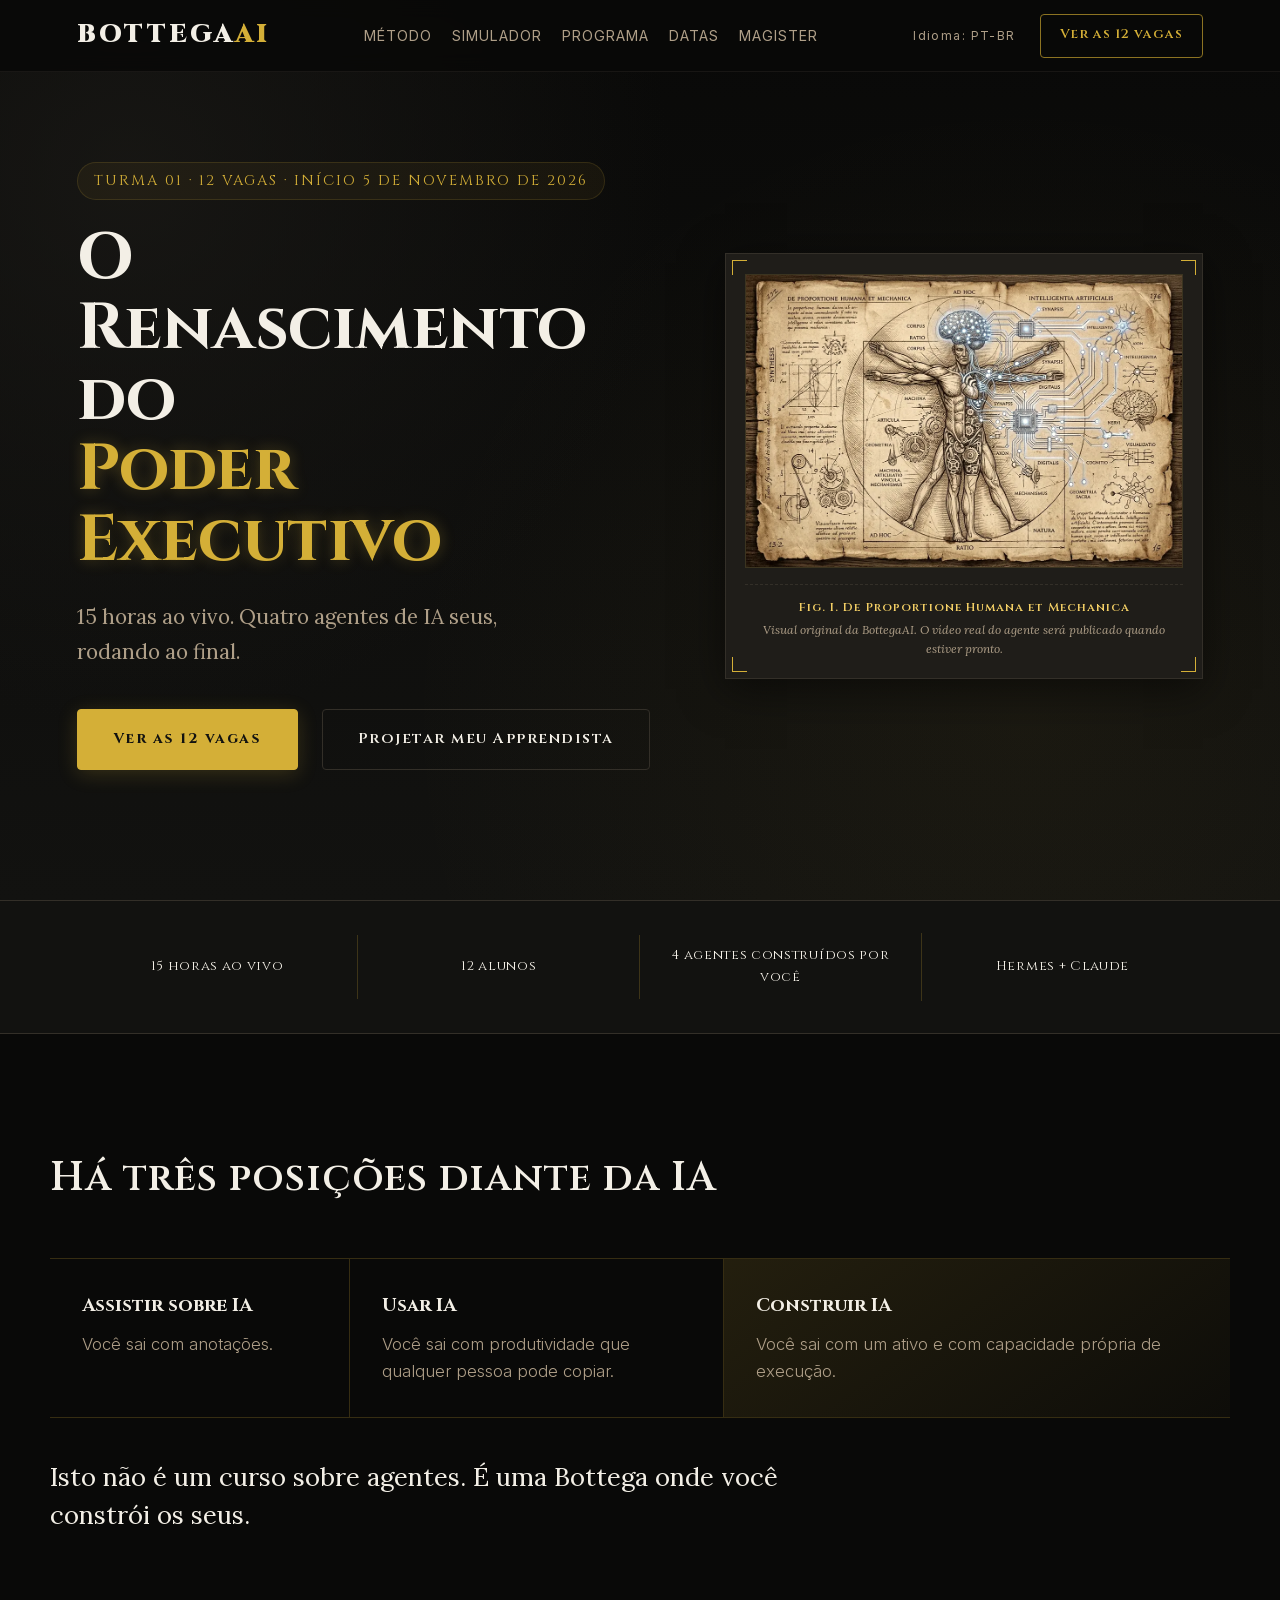
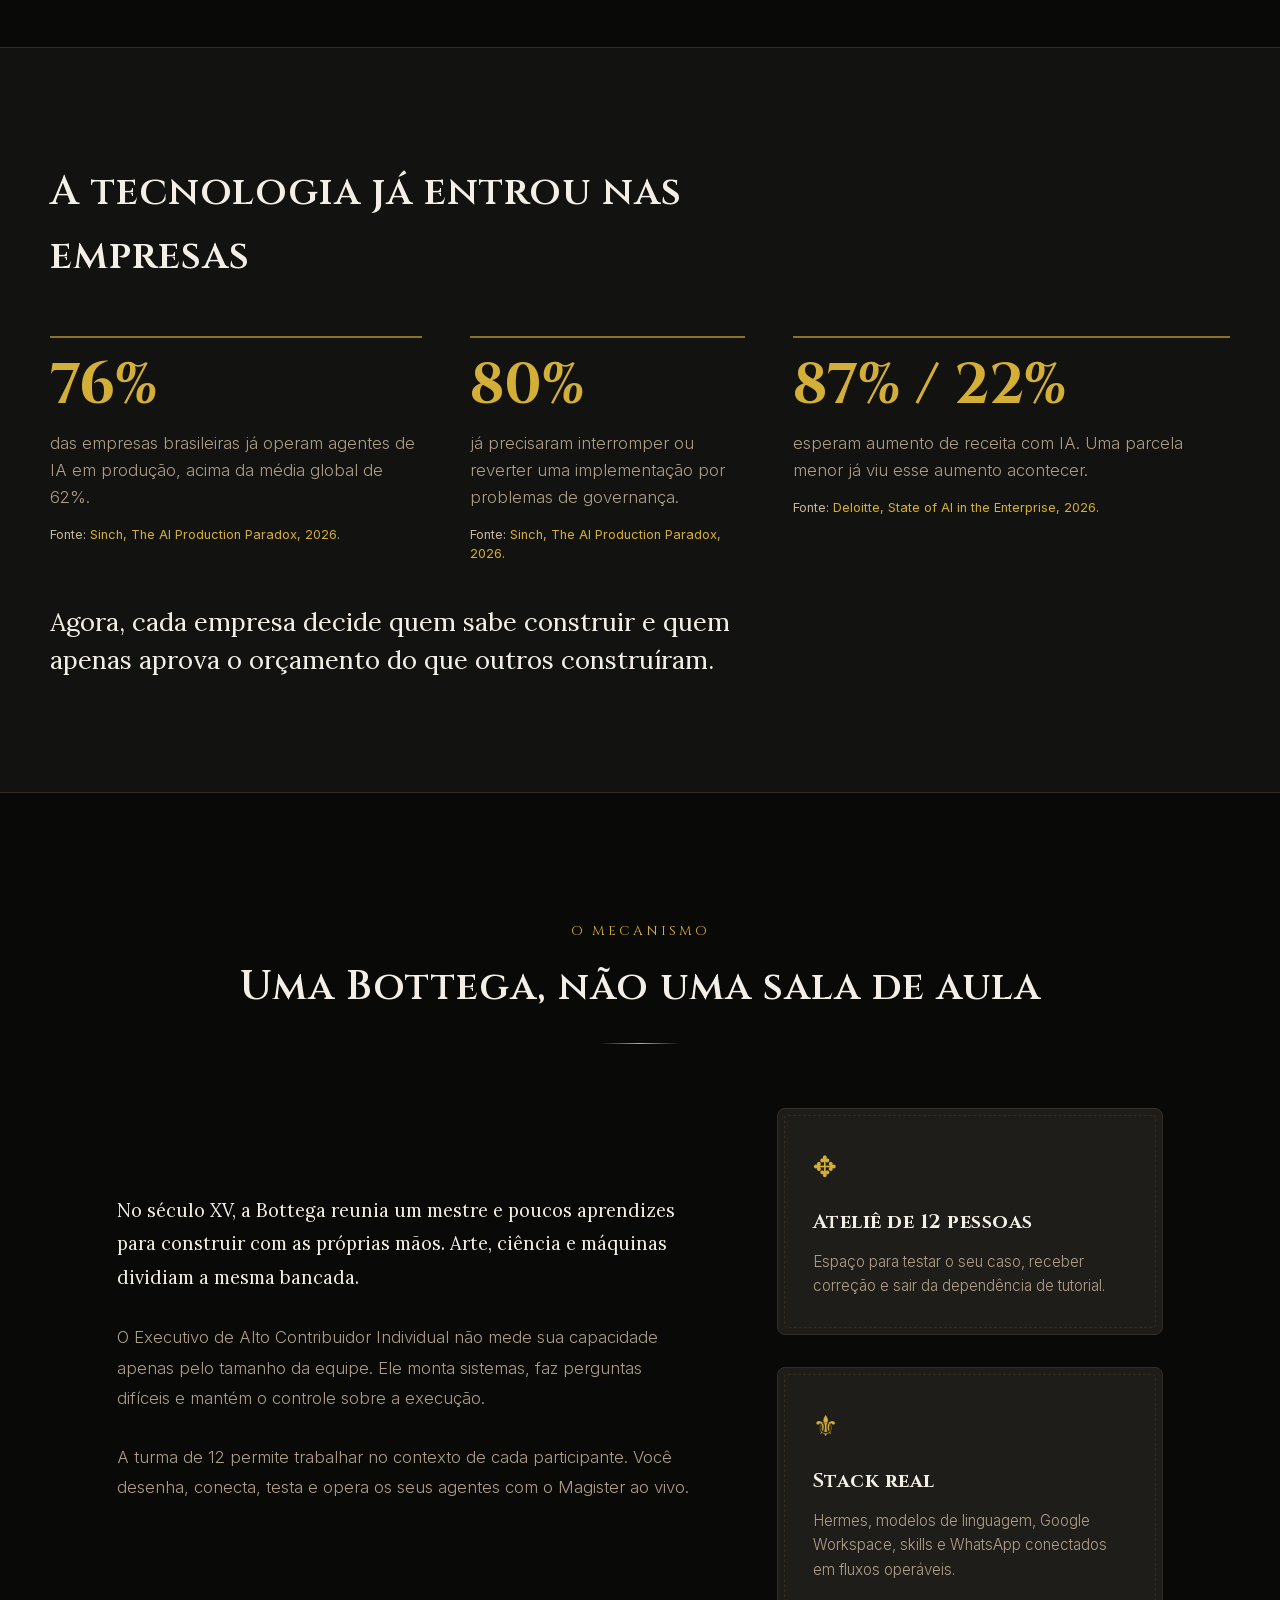
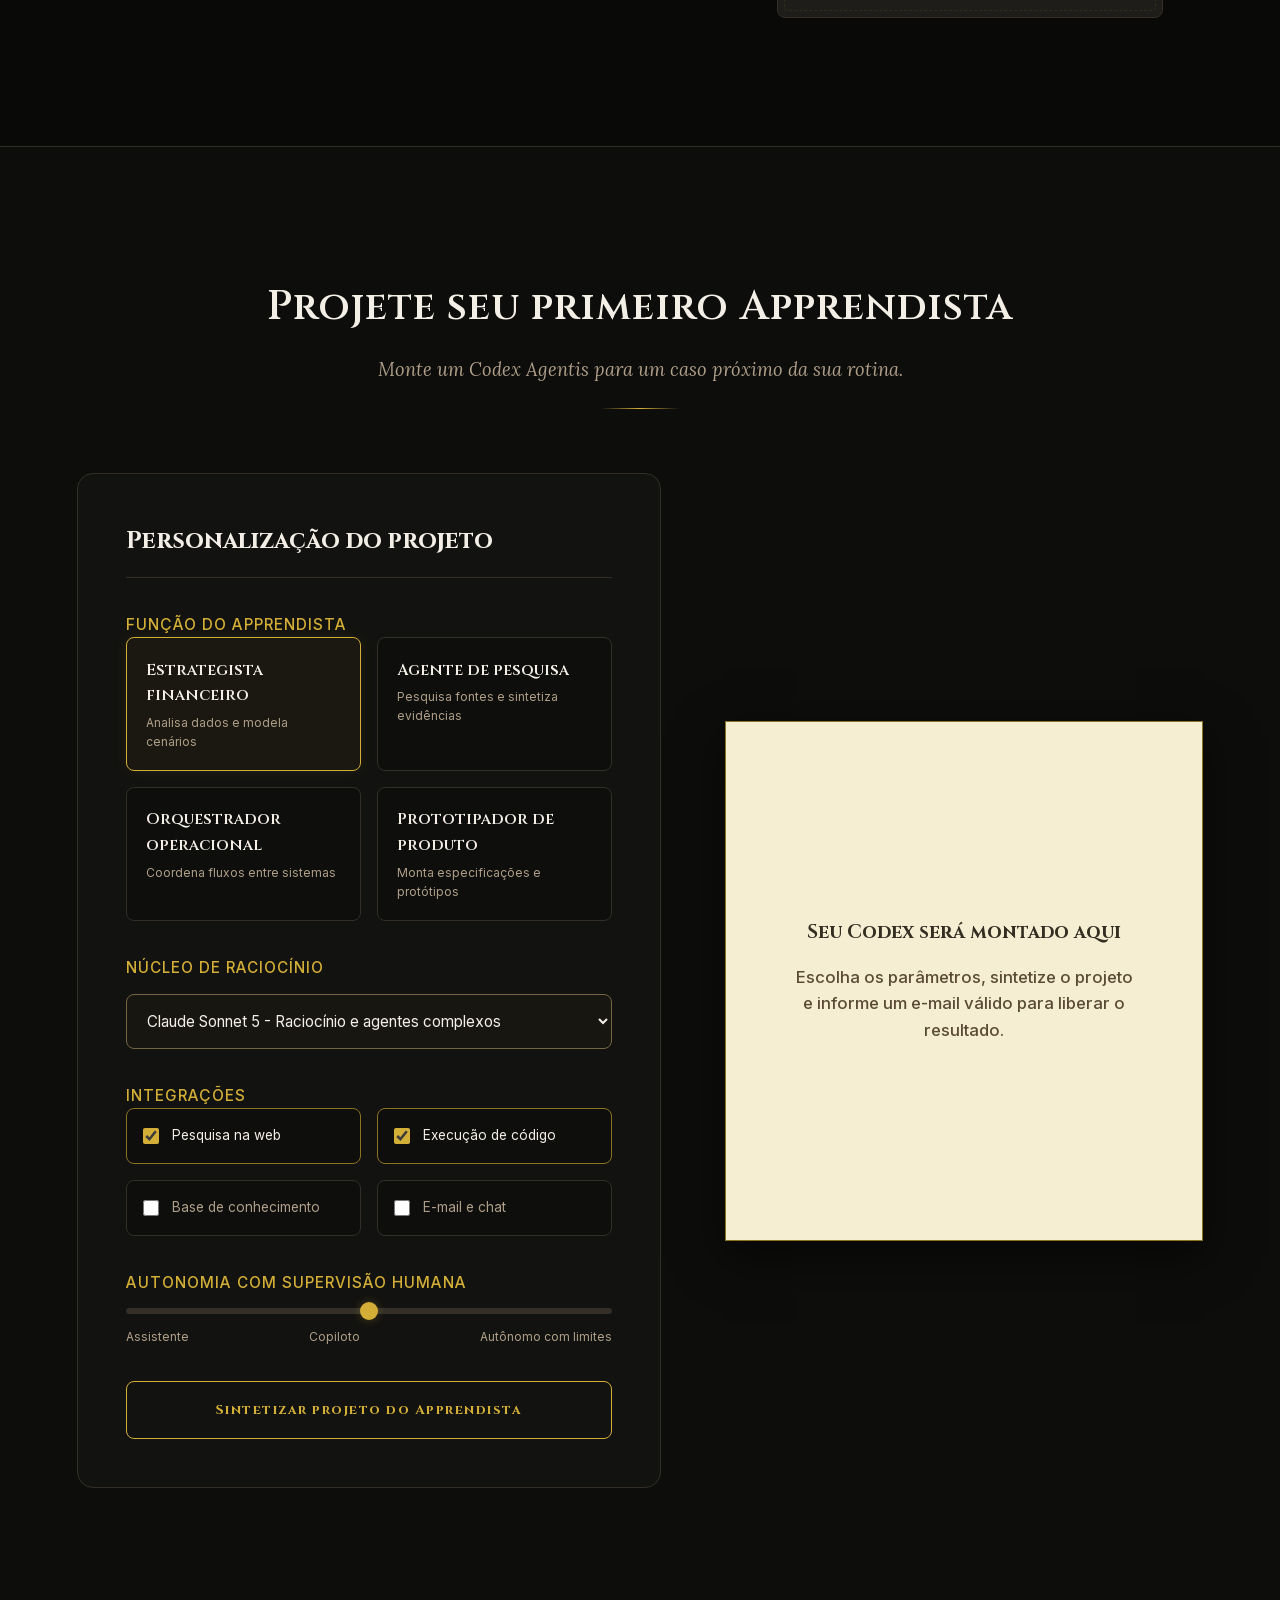
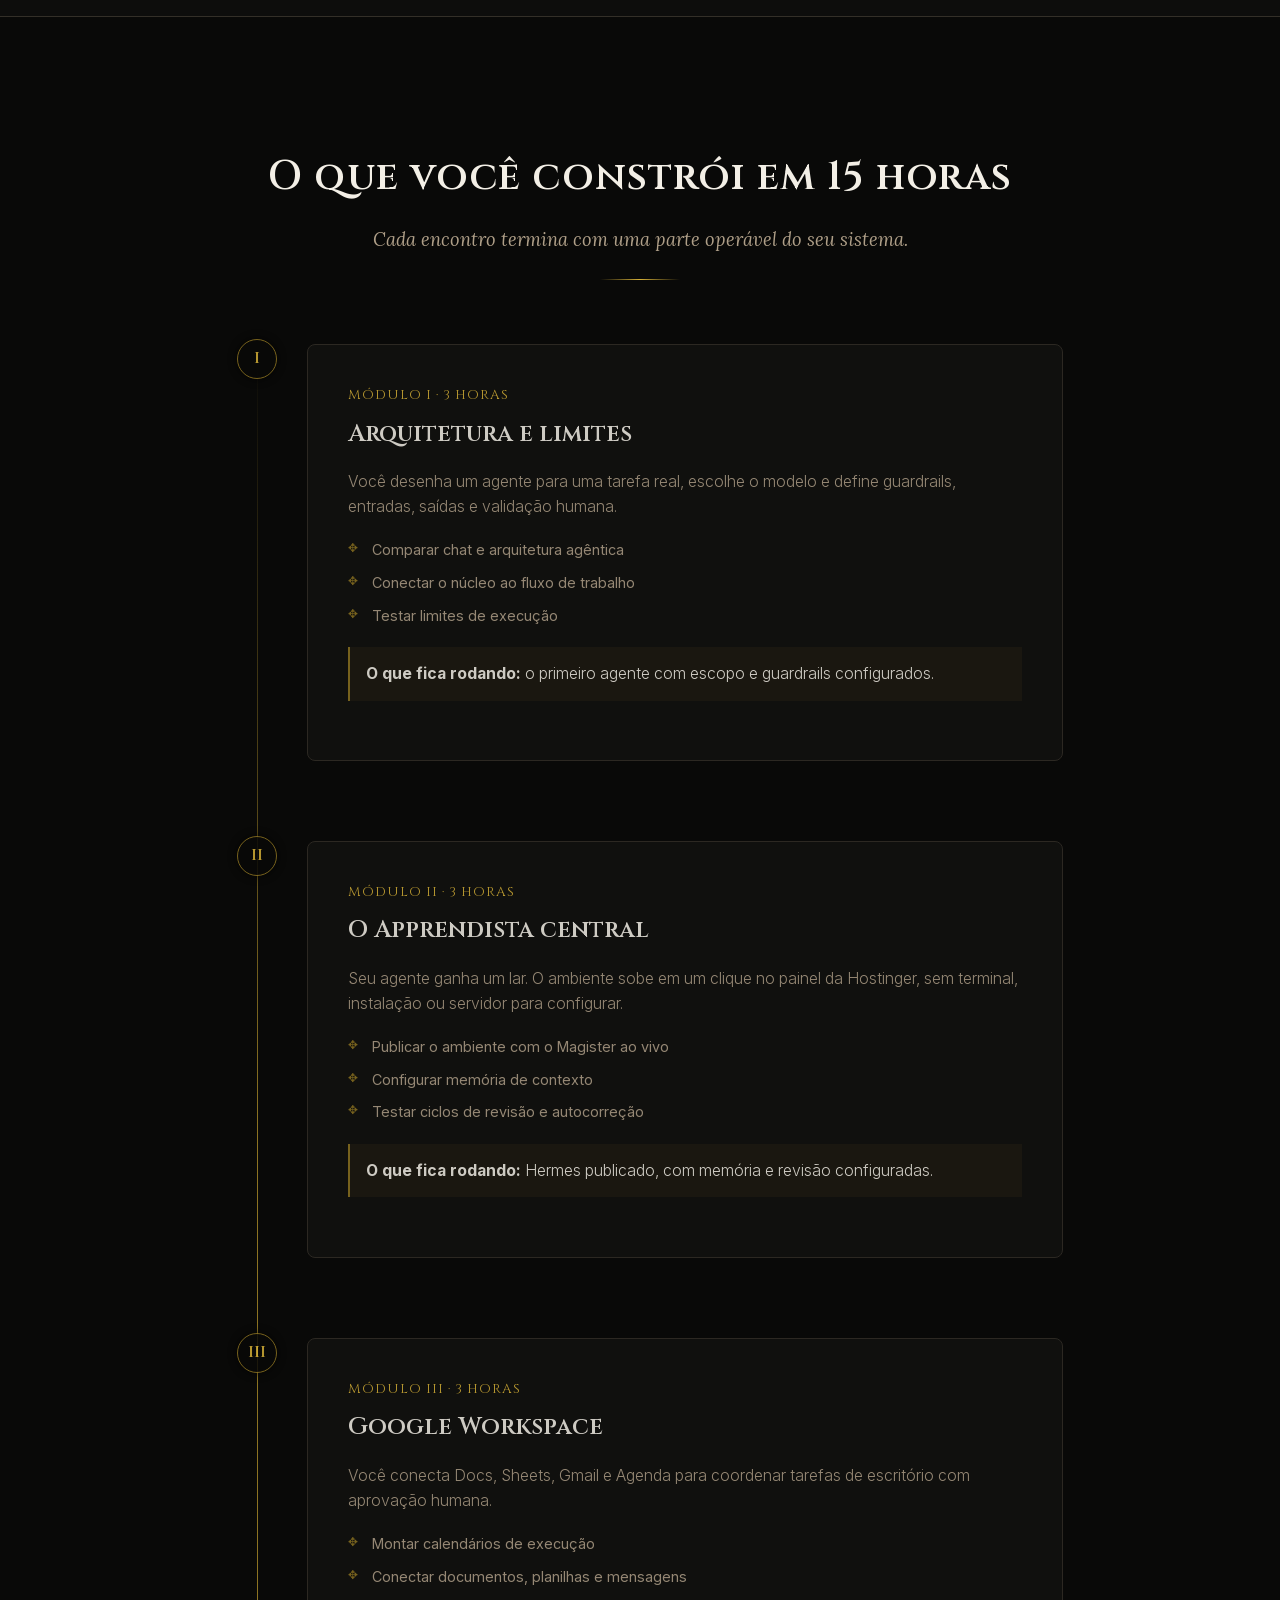
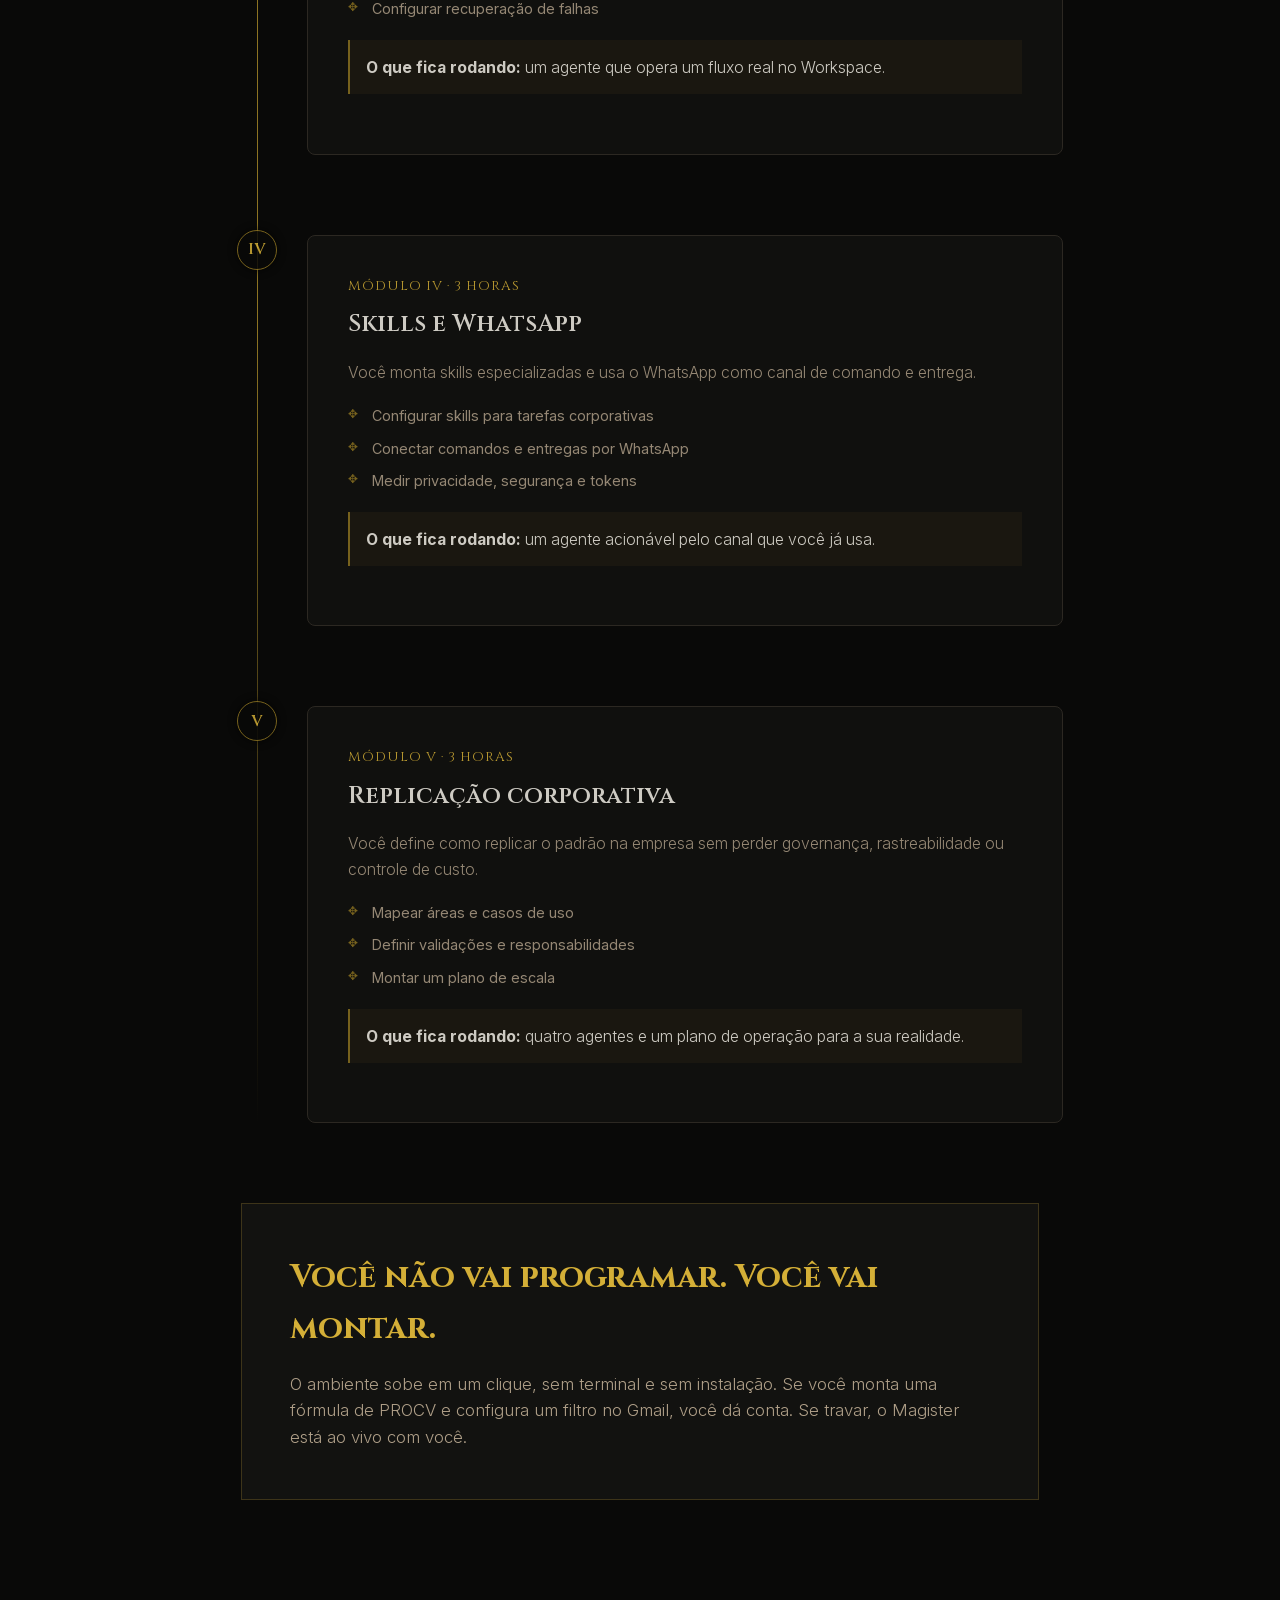
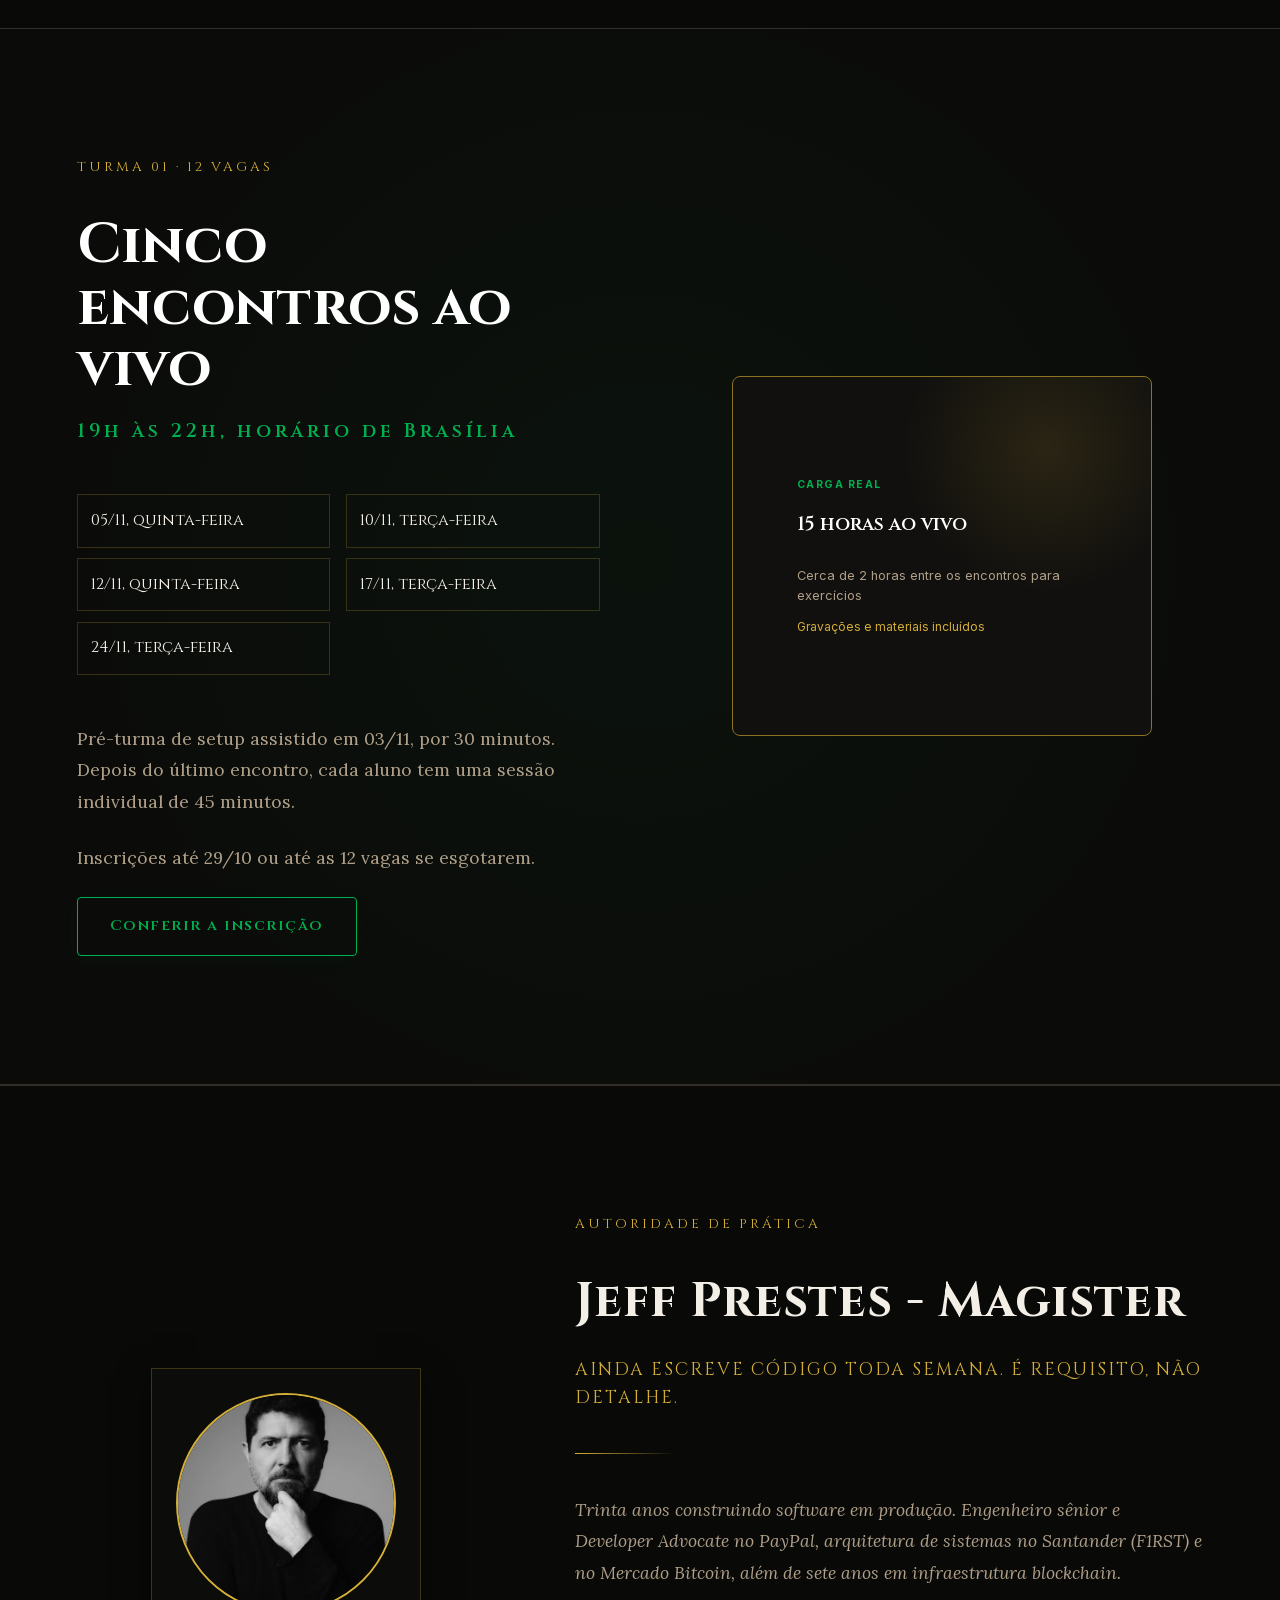
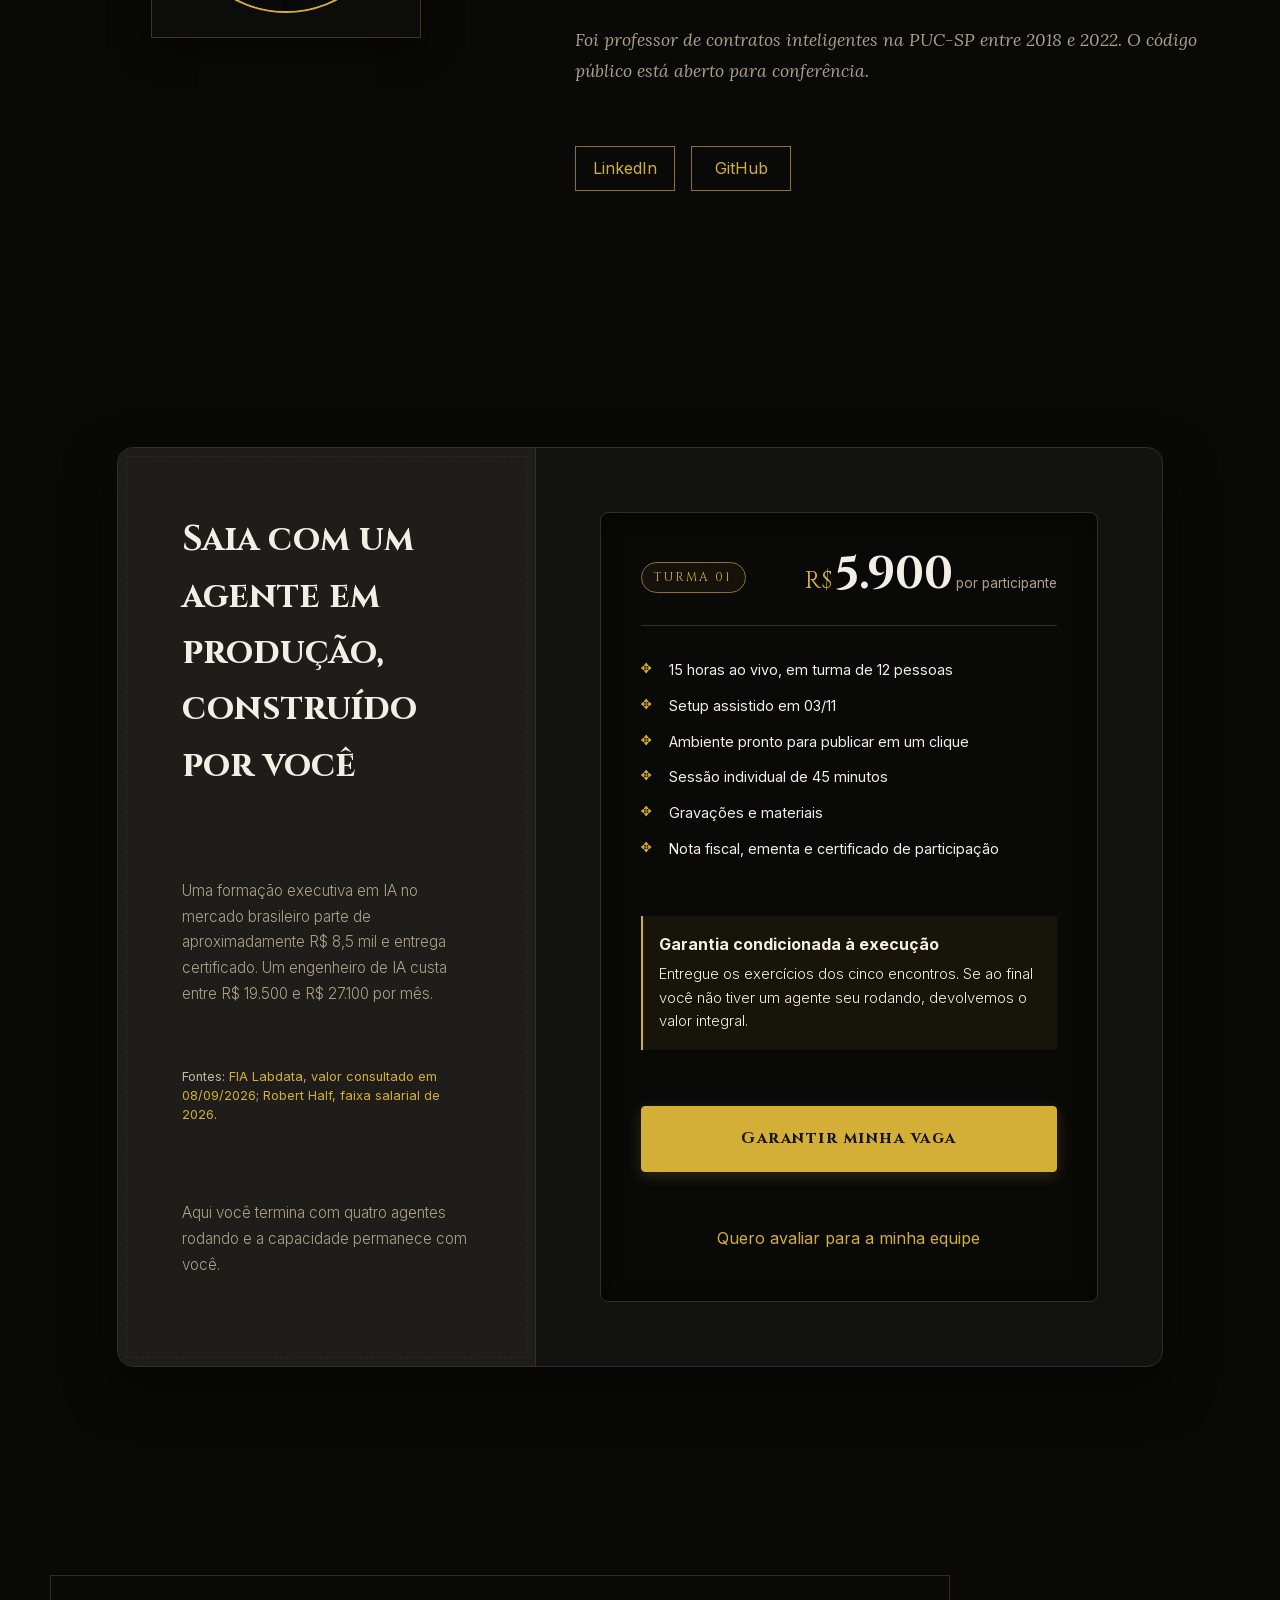
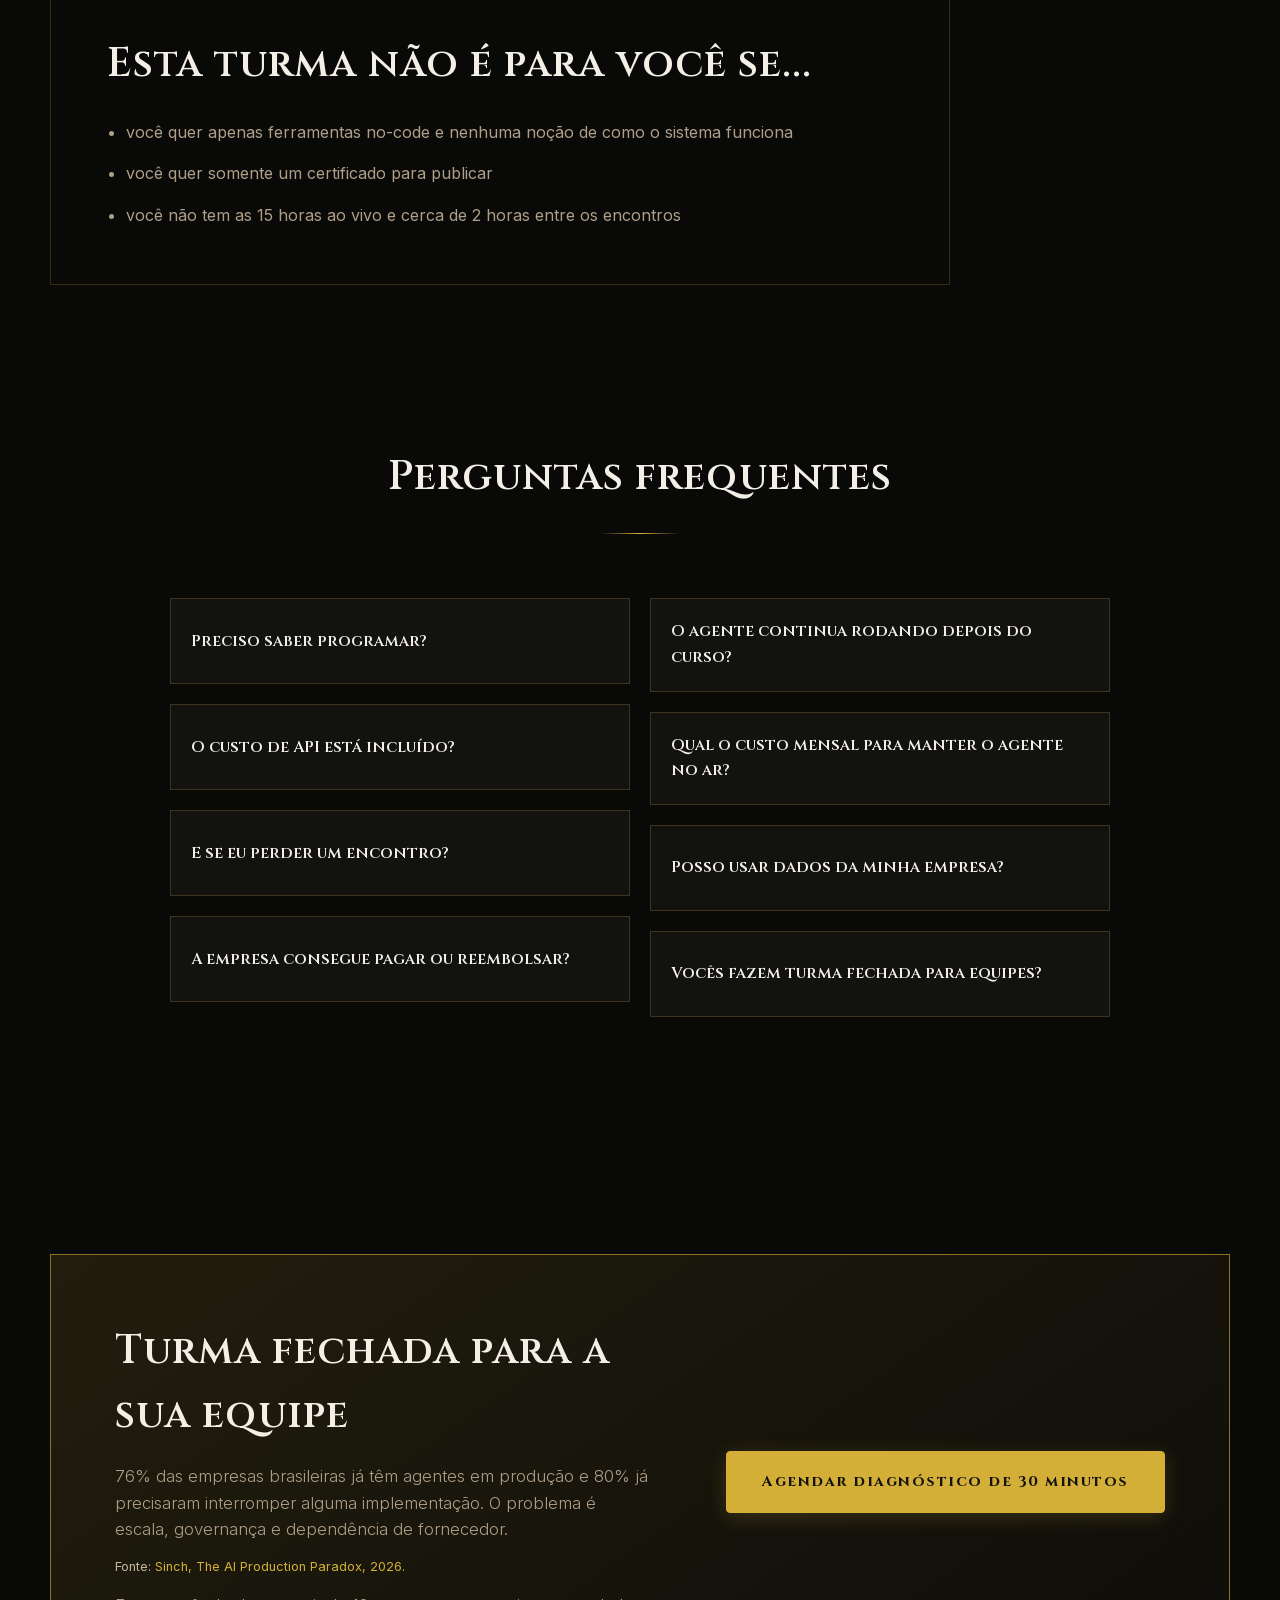
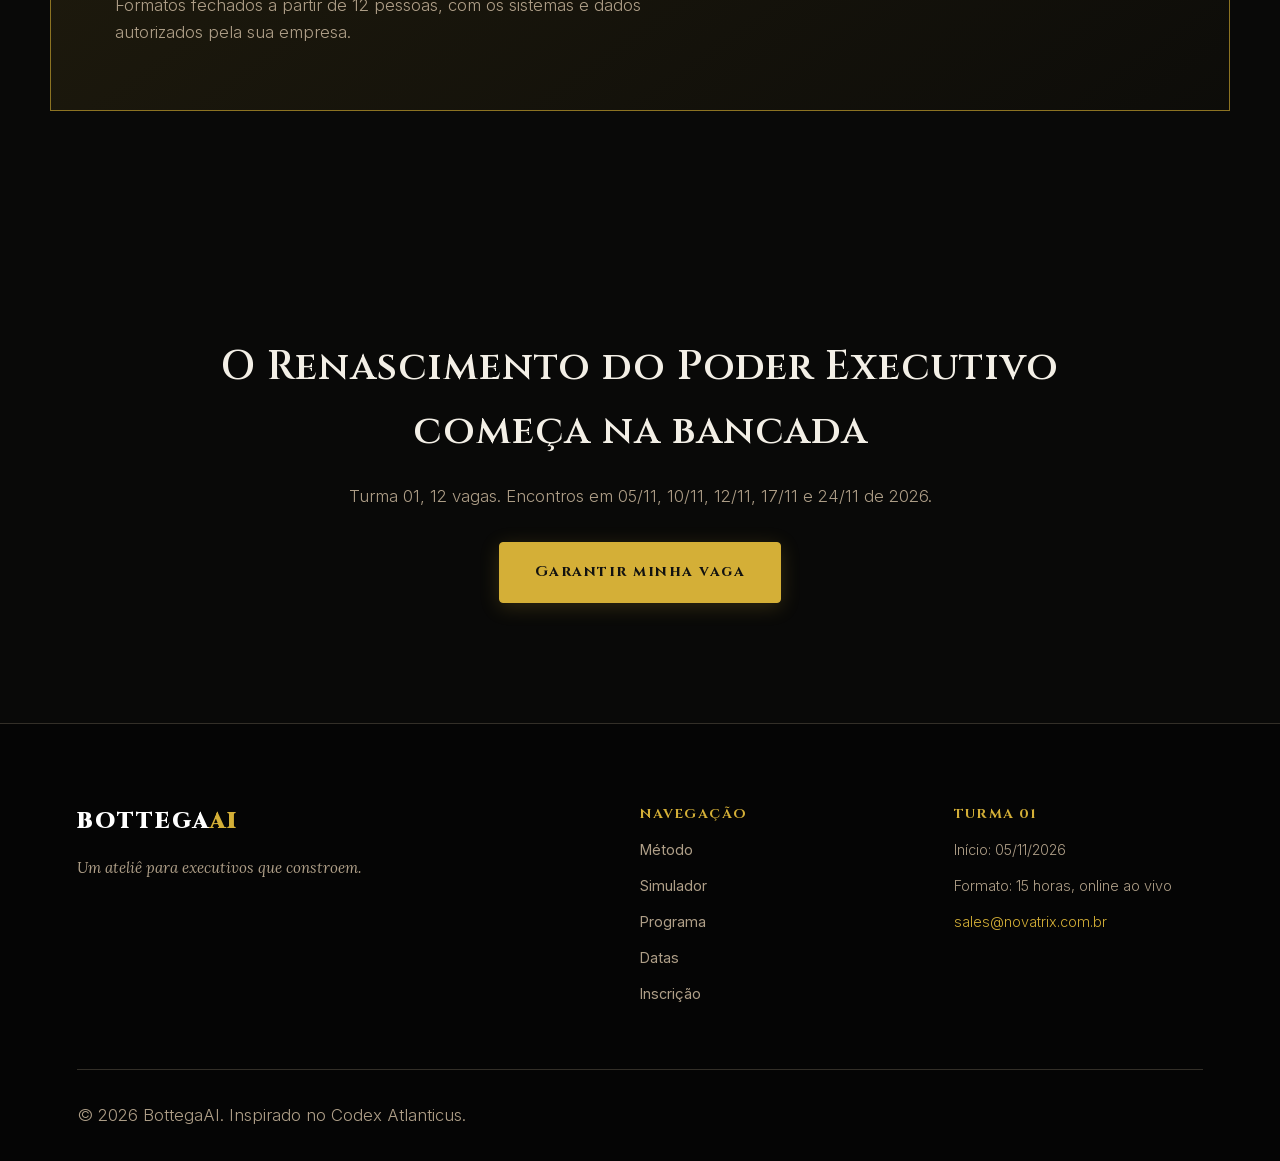
==== commit 491d2967: "[verified] redesign BottegaAI Turma 01 landing" ====
--- a/index.html
+++ b/index.html
@@ -1,573 +1,329 @@
 <!DOCTYPE html>
-<html lang="en">
+<html lang="pt-BR">
 <head>
     <meta charset="UTF-8">
     <meta name="viewport" content="width=device-width, initial-scale=1.0">
-    <title>BottegaAI Workshop | The Renaissance of Executive Power & AI Agents</title>
-    
-    <!-- SEO Robots Indexing -->
+    <!-- [html-validate-disable-next long-title] -->
+    <title>BottegaAI - Construa seu Agente de IA · Workshop ao vivo para executivos</title>
+    <meta name="description" content="Workshop online ao vivo de 15 horas para gerentes, diretores e proprietários construírem seus próprios agentes de IA. Turma de 12 pessoas. Início em 05/11/2026.">
     <meta name="robots" content="index, follow">
     <meta name="googlebot" content="index, follow">
-    <link rel="canonical" href="https://bottegaai.academy">
-    
-    <!-- Favicon link -->
-    <link rel="icon" type="image/jpeg" href="images/favicon.jpg">
-    
-    <!-- General Meta Tags -->
-    <meta name="description" content="A 15-hour live online BottegaAI course for executives to design and build autonomous AI Agents, scheduled around executive and professor availability.">
-    <meta name="keywords" content="BottegaAI, AI Agents, Executive AI, High Individual Contributor, Leonardo da Vinci, live online AI course, executive education">
-
-    <!-- Open Graph / Facebook / WhatsApp -->
+    <meta name="theme-color" content="#090908">
+    <link rel="canonical" href="https://bottegaai.academy/">
+    <link rel="icon" type="image/png" href="images/favicon-64.png" sizes="64x64">
+
     <meta property="og:type" content="website">
-    <meta property="og:url" content="https://bottegaai.academy">
-    <meta property="og:title" content="BottegaAI Workshop | The Renaissance of Executive Power">
-    <meta property="og:description" content="A 15-hour live online course for executives. Dates are arranged around the schedules of participants and professors.">
-    <meta property="og:image" content="https://bottegaai.academy/images/bottega_og_share.jpg">
+    <meta property="og:url" content="https://bottegaai.academy/">
+    <meta property="og:locale" content="pt_BR">
+    <meta property="og:site_name" content="BottegaAI">
+    <meta property="og:title" content="BottegaAI - Construa seu Agente de IA · Workshop ao vivo para executivos">
+    <meta property="og:description" content="15 horas ao vivo, 12 participantes e quatro agentes construídos por você. Turma 01 começa em 05/11/2026.">
+    <meta property="og:image" content="https://bottegaai.academy/images/bottegaai-workshop-turma01-1200x630.jpg">
+    <meta property="og:image:secure_url" content="https://bottegaai.academy/images/bottegaai-workshop-turma01-1200x630.jpg">
     <meta property="og:image:width" content="1200">
-    <meta property="og:image:height" content="675">
-    <meta property="og:site_name" content="BottegaAI">
-
-    <!-- Twitter / X.com -->
+    <meta property="og:image:height" content="630">
+    <meta property="og:image:type" content="image/jpeg">
+    <meta property="og:image:alt" content="BottegaAI, workshop executivo para construir agentes de IA">
+
     <meta name="twitter:card" content="summary_large_image">
-    <meta name="twitter:url" content="https://bottegaai.academy">
-    <meta name="twitter:title" content="BottegaAI Workshop | The Renaissance of Executive Power">
-    <meta name="twitter:description" content="A 15-hour live online course for executives. Dates are arranged around the schedules of participants and professors.">
-    <meta name="twitter:image" content="https://bottegaai.academy/images/bottega_og_share.jpg">
-    <meta name="twitter:site" content="@bottega_ai">
-
-    <!-- Google Fonts -->
-    <link rel="preconnect" href="https://fonts.googleapis.com">
-    <link rel="preconnect" href="https://fonts.gstatic.com" crossorigin>
-    <link href="https://fonts.googleapis.com/css2?family=Cinzel:wght@400;600;700;900&family=Inter:wght@300;400;500;600;700&family=Lora:ital,wght@0,400;0,500;0,600;1,400&display=swap" rel="stylesheet">
-    
-    <!-- CSS Stylesheet -->
-    <link rel="stylesheet" href="style.css">
+    <meta name="twitter:title" content="BottegaAI - Construa seu Agente de IA">
+    <meta name="twitter:description" content="Workshop online ao vivo para executivos. Turma de 12 pessoas, início em 05/11/2026.">
+    <meta name="twitter:image" content="https://bottegaai.academy/images/bottegaai-workshop-turma01-1200x630.jpg">
+    <meta name="twitter:image:alt" content="BottegaAI, workshop executivo para construir agentes de IA">
+
+    <link rel="preload" href="fonts/cinzel-latin.woff2" as="font" type="font/woff2" crossorigin>
+    <link rel="preload" href="fonts/inter-latin.woff2" as="font" type="font/woff2" crossorigin>
+    <link rel="preload" href="fonts/lora-latin.woff2" as="font" type="font/woff2" crossorigin>
+    <link rel="preload" href="images/da-vinci-hero-1000.webp" as="image" type="image/webp" fetchpriority="high">
+    <link rel="stylesheet" href="style.css?v=20260908-turma01">
+
+    <script type="application/ld+json">
+    {
+      "@context": "https://schema.org",
+      "@type": "Course",
+      "name": "BottegaAI - Construa seu Agente de IA",
+      "description": "Workshop online ao vivo de 15 horas para gerentes, diretores e proprietários construírem quatro agentes de IA aplicados ao próprio contexto.",
+      "url": "https://bottegaai.academy/",
+      "inLanguage": "pt-BR",
+      "courseMode": "online",
+      "startDate": "2026-11-05",
+      "endDate": "2026-11-24",
+      "provider": {
+        "@type": "Organization",
+        "name": "BottegaAI",
+        "url": "https://bottegaai.academy/"
+      },
+      "hasCourseInstance": {
+        "@type": "CourseInstance",
+        "name": "Turma 01",
+        "courseMode": "Online",
+        "startDate": "2026-11-05T19:00:00-03:00",
+        "endDate": "2026-11-24T22:00:00-03:00",
+        "instructor": {
+          "@type": "Person",
+          "name": "Jeff Prestes",
+          "url": "https://github.com/jeffprestes"
+        },
+        "offers": {
+          "@type": "Offer",
+          "url": "https://buy.stripe.com/28EcMYaTy2wUeDV4RibMQ00",
+          "price": "5900",
+          "priceCurrency": "BRL",
+          "priceValidUntil": "2026-10-29",
+          "availability": "https://schema.org/LimitedAvailability",
+          "validFrom": "2026-10-08"
+        }
+      },
+      "offers": {
+        "@type": "Offer",
+        "url": "https://buy.stripe.com/28EcMYaTy2wUeDV4RibMQ00",
+        "price": "5900",
+        "priceCurrency": "BRL",
+        "priceValidUntil": "2026-10-29",
+        "availability": "https://schema.org/LimitedAvailability"
+      }
+    }
+    </script>
+    <script type="application/ld+json">
+    {
+      "@context": "https://schema.org",
+      "@type": "FAQPage",
+      "mainEntity": [
+        {"@type":"Question","name":"Preciso saber programar?","acceptedAnswer":{"@type":"Answer","text":"Não. Você vai montar, conectar, configurar, testar e medir. Se você monta uma fórmula de PROCV e configura um filtro no Gmail, tem a base necessária."}},
+        {"@type":"Question","name":"O custo de API está incluído?","acceptedAnswer":{"@type":"Answer","text":"Não. Cada participante usa suas próprias contas e acompanha o consumo. Os custos variam conforme modelo, volume e frequência de uso."}},
+        {"@type":"Question","name":"E se eu perder um encontro?","acceptedAnswer":{"@type":"Answer","text":"Você terá a gravação e os materiais. A sessão individual também pode ser usada para recuperar a aplicação ao seu caso."}},
+        {"@type":"Question","name":"A empresa consegue pagar ou reembolsar?","acceptedAnswer":{"@type":"Answer","text":"Sim. A BottegaAI fornece nota fiscal, ementa e certificado de participação. Confirme previamente as regras internas da sua empresa."}},
+        {"@type":"Question","name":"O agente continua rodando depois do curso?","acceptedAnswer":{"@type":"Answer","text":"Sim. O ambiente e as contas ficam sob seu controle. Você decide onde manter o agente e quais integrações permanecem ativas."}},
+        {"@type":"Question","name":"Qual o custo mensal para manter o agente no ar?","acceptedAnswer":{"@type":"Answer","text":"Depende da hospedagem, do modelo e do uso. Durante o workshop você configura limites e aprende a medir os custos, sem promessa de valor fixo."}},
+        {"@type":"Question","name":"Posso usar dados da minha empresa?","acceptedAnswer":{"@type":"Answer","text":"Somente com autorização da sua empresa e respeitando suas políticas. Os exercícios podem usar dados sintéticos ou anonimizados. Nenhum dado sensível é obrigatório."}},
+        {"@type":"Question","name":"Vocês fazem turma fechada para equipes?","acceptedAnswer":{"@type":"Answer","text":"Sim. Há formatos corporativos a partir de 12 participantes, definidos após um diagnóstico de 30 minutos."}}
+      ]
+    }
+    </script>
 </head>
-<body>
-
-    <!-- Header / Navigation -->
+<body class="turma01-page">
+    <a class="skip-link" href="#main-content">Ir para o conteúdo principal</a>
+
     <header class="main-header" id="header-section">
-        <div class="logo">
+        <a class="logo" href="#hero-section" aria-label="BottegaAI, início">
             <span class="logo-text">BOTTEGA<span class="gold-text">AI</span></span>
-        </div>
-        <nav class="nav-menu" id="navigation-menu">
-            <a href="#philosophy" class="nav-link" data-i18n="nav-philosophy">Philosophy</a>
-            <a href="#curriculum" class="nav-link" data-i18n="nav-curriculum">Curriculum</a>
-            <a href="#simulator" class="nav-link" data-i18n="nav-simulator">Agent Builder</a>
-            <a href="#venue" class="nav-link" data-i18n="nav-venue">Venue</a>
-            <a href="#magister" class="nav-link" data-i18n="nav-magister">Magister</a>
+        </a>
+        <nav class="nav-menu" id="navigation-menu" aria-label="Navegação principal">
+            <a href="#philosophy" class="nav-link">Método</a>
+            <a href="#simulator" class="nav-link">Simulador</a>
+            <a href="#curriculum" class="nav-link">Programa</a>
+            <a href="#venue" class="nav-link">Datas</a>
+            <a href="#magister" class="nav-link">Magister</a>
         </nav>
-        
         <div class="header-right">
-            <!-- Elegant Language Switcher -->
-            <div class="lang-switcher" id="language-switcher">
-                <button data-lang="en" class="lang-btn active">EN</button>
-                <span class="lang-separator">/</span>
-                <button data-lang="pt" class="lang-btn">PT</button>
-                <span class="lang-separator">/</span>
-                <button data-lang="it" class="lang-btn">IT</button>
-            </div>
-            <a href="#register" class="cta-button-nav" id="nav-cta" data-i18n="nav-cta">Apply to Guild</a>
+            <span class="page-language" id="language-switcher">Idioma: PT-BR</span>
+            <a href="#register" class="cta-button-nav" id="nav-cta">Ver as 12 vagas</a>
         </div>
     </header>
 
-    <main>
-        <!-- Hero Section -->
-        <section class="hero-section" id="hero-section">
+    <main id="main-content">
+        <section class="hero-section" id="hero-section" aria-labelledby="main-hero-title">
             <div class="hero-content">
-                <div class="date-badge" id="hero-date-badge">
-                    <span class="icon">✥</span> <span data-i18n="hero-date">FLEXIBLE SCHEDULING · LIVE ONLINE</span>
-                </div>
-                <h1 class="hero-title" id="main-hero-title" data-i18n="hero-title">
-                    The Renaissance of <br>
-                    <span class="gold-text-glow">Executive Power</span>
-                </h1>
-                <p class="hero-subtitle" data-i18n="hero-subtitle">
-                    In the 15th century, Leonardo da Vinci ran a Bottega—a workshop where art, science, and machinery converged. Today, artificial intelligence gives you the power to become a one-person guild. Learn to orchestrate your own digital apprentices and lead as a High Individual Contributor.
-                </p>
-                <div class="hero-details">
-                    <div class="detail-item">
-                        <span class="detail-label" data-i18n="hero-label-workshop">THE WORKSHOP</span>
-                        <span class="detail-value" data-i18n="hero-val-workshop">Create your own AI Agent</span>
-                    </div>
-                    <div class="detail-item">
-                        <span class="detail-label" data-i18n="hero-label-venue">FORMAT & DURATION</span>
-                        <span class="detail-value" data-i18n="hero-val-venue">15 hours · Live online</span>
-                    </div>
-                </div>
+                <div class="date-badge" id="hero-date-badge">TURMA 01 · 12 VAGAS · INÍCIO 5 DE NOVEMBRO DE 2026</div>
+                <h1 class="hero-title" id="main-hero-title">O Renascimento do <span class="gold-text-glow">Poder Executivo</span></h1>
+                <p class="hero-subtitle">15 horas ao vivo. Quatro agentes de IA seus, rodando ao final.</p>
                 <div class="hero-actions">
-                    <a href="#register" class="cta-button-primary" id="hero-cta-apply" data-i18n="hero-cta-apply">Apply for Admission</a>
-                    <a href="#simulator" class="cta-button-secondary" id="hero-cta-explore" data-i18n="hero-cta-explore">Simulate an Apprentice</a>
+                    <a href="#register" class="cta-button-primary" id="hero-cta-apply">Ver as 12 vagas</a>
+                    <a href="#simulator" class="cta-button-secondary" id="hero-cta-explore">Projetar meu Apprendista</a>
                 </div>
             </div>
             <div class="hero-visual">
                 <div class="sketch-frame">
-                    <div class="gold-border-corner top-left"></div>
-                    <div class="gold-border-corner top-right"></div>
-                    <div class="gold-border-corner bottom-left"></div>
-                    <div class="gold-border-corner bottom-right"></div>
-                    <img src="images/da_vinci_ai_sketch.jpg" alt="Leonardo da Vinci Vitruvian Man and Neural Network Sketch" class="sketch-image" id="hero-sketch-img">
+                    <div class="gold-border-corner top-left"></div><div class="gold-border-corner top-right"></div>
+                    <div class="gold-border-corner bottom-left"></div><div class="gold-border-corner bottom-right"></div>
+                    <!-- TODO: substituir o visual abaixo pelo vídeo real do agente, muted autoplay loop playsinline, quando o arquivo existir. -->
+                    <img src="images/da-vinci-hero-1000.webp" width="1000" height="671" alt="Ilustração renascentista De Proportione Humana et Mechanica, com figura humana e elementos mecânicos" class="sketch-image" id="hero-sketch-img" fetchpriority="high">
                     <div class="sketch-caption">
-                        <span class="caption-title" data-i18n="hero-fig-title">Fig I. De Proportione Humana et Mechanica (BottegaAI, 2026)</span>
-                        <p data-i18n="hero-fig-desc">Representing the alignment of executive agency (Ratio) and digital agents (Synthesia).</p>
-                    </div>
-                </div>
-            </div>
-        </section>
-
-        <!-- Countdown / Metric bar -->
-        <section class="metric-bar" id="countdown-bar">
-            <div class="metric-container">
-                <div class="metric-item">
-                    <span class="metric-number">15H</span>
-                    <span class="metric-label" data-i18n="metric-days">Course Duration</span>
-                </div>
-                <div class="metric-divider"></div>
-                <div class="metric-item">
-                    <span class="metric-number" data-i18n="metric-format-value">LIVE</span>
-                    <span class="metric-label" data-i18n="metric-seats">Online Format</span>
-                </div>
-                <div class="metric-divider"></div>
-                <div class="metric-item">
-                    <span class="metric-number">4</span>
-                    <span class="metric-label" data-i18n="metric-agents">Custom Agents Built</span>
-                </div>
-                <div class="metric-divider"></div>
-                <div class="metric-item">
-                    <span class="metric-number" data-i18n="metric-schedule-value">FLEX</span>
-                    <span class="metric-label" data-i18n="metric-leverage">Schedule by Agreement</span>
-                </div>
-            </div>
-        </section>
-
-        <!-- Section: The Philosophy -->
-        <section class="philosophy-section" id="philosophy">
+                        <span class="caption-title">Fig. I. De Proportione Humana et Mechanica</span>
+                        <p>Visual original da BottegaAI. O vídeo real do agente será publicado quando estiver pronto.</p>
+                    </div>
+                </div>
+            </div>
+        </section>
+
+        <section class="metric-bar" id="countdown-bar" aria-label="Resumo do workshop">
+            <div class="metric-container compact-facts">
+                <span>15 horas ao vivo</span><span>12 alunos</span><span>4 agentes construídos por você</span><span>Hermes + Claude</span>
+            </div>
+        </section>
+
+        <section class="contrast-section content-section" aria-labelledby="contrast-title">
+            <div class="section-header left-header">
+                <h2 class="section-title" id="contrast-title">Há três posições diante da IA</h2>
+            </div>
+            <div class="contrast-grid">
+                <article><h3>Assistir sobre IA</h3><p>Você sai com anotações.</p></article>
+                <article><h3>Usar IA</h3><p>Você sai com produtividade que qualquer pessoa pode copiar.</p></article>
+                <article class="contrast-active"><h3>Construir IA</h3><p>Você sai com um ativo e com capacidade própria de execução.</p></article>
+            </div>
+            <p class="section-closing">Isto não é um curso sobre agentes. É uma Bottega onde você constrói os seus.</p>
+        </section>
+
+        <section class="state-section content-section" aria-labelledby="state-title">
+            <div class="section-header left-header">
+                <h2 class="section-title" id="state-title">A tecnologia já entrou nas empresas</h2>
+            </div>
+            <div class="state-grid">
+                <article><strong>76%</strong><p>das empresas brasileiras já operam agentes de IA em produção, acima da média global de 62%.</p><small class="source">Fonte: <a href="https://sinch.com/news/sinch-releases-ai-production-paradox/" rel="noopener noreferrer">Sinch, The AI Production Paradox, 2026</a>.</small></article>
+                <article><strong>80%</strong><p>já precisaram interromper ou reverter uma implementação por problemas de governança.</p><small class="source">Fonte: <a href="https://sinch.com/news/sinch-releases-ai-production-paradox/" rel="noopener noreferrer">Sinch, The AI Production Paradox, 2026</a>.</small></article>
+                <article><strong>87% / 22%</strong><p>esperam aumento de receita com IA. Uma parcela menor já viu esse aumento acontecer.</p><small class="source">Fonte: <a href="https://www.deloitte.com/br/pt/about/press-room/state-of-ai-2026.html" rel="noopener noreferrer">Deloitte, State of AI in the Enterprise, 2026</a>.</small></article>
+            </div>
+            <p class="section-closing">Agora, cada empresa decide quem sabe construir e quem apenas aprova o orçamento do que outros construíram.</p>
+        </section>
+
+        <section class="philosophy-section" id="philosophy" aria-labelledby="philosophy-title">
             <div class="section-header">
-                <span class="section-tagline" data-i18n="philosophy-tagline">THE CODEX OF LEVERAGE</span>
-                <h2 class="section-title" data-i18n="philosophy-title">The Vitruvian Executive</h2>
+                <span class="section-tagline">O MECANISMO</span>
+                <h2 class="section-title" id="philosophy-title">Uma Bottega, não uma sala de aula</h2>
                 <div class="gold-divider"></div>
             </div>
             <div class="philosophy-grid">
                 <div class="philosophy-text" id="philosophy-text-container">
-                    <p class="drop-cap-p" data-i18n="philosophy-p1">
-                        The traditional corporate structure is obsolete. For decades, executives measured their power by the size of their headcount. More reports meant more status. Today, large human structures introduce latency, alignment overhead, and operational friction.
-                    </p>
-                    <p data-i18n="philosophy-p2">
-                        The future belongs to the High Individual Contributor Executive. Inspired by Leonardo da Vinci—who was simultaneously a master painter, engineer, anatomist, and military strategist—the modern leader is a creator, not just a delegator.
-                    </p>
-                    <p data-i18n="philosophy-p3">
-                        At BottegaAI, we teach you how to establish your own digital workshop. By designing and deploying your own tailored network of autonomous AI Agents, you can execute complex business initiatives, analyze massive data scopes, and build whole projects with the leverage of a 50-person department.
-                    </p>
+                    <p class="drop-cap-p">No século XV, a Bottega reunia um mestre e poucos aprendizes para construir com as próprias mãos. Arte, ciência e máquinas dividiam a mesma bancada.</p>
+                    <p>O Executivo de Alto Contribuidor Individual não mede sua capacidade apenas pelo tamanho da equipe. Ele monta sistemas, faz perguntas difíceis e mantém o controle sobre a execução.</p>
+                    <p>A turma de 12 permite trabalhar no contexto de cada participante. Você desenha, conecta, testa e opera os seus agentes com o Magister ao vivo.</p>
                 </div>
                 <div class="philosophy-cards">
-                    <div class="parchment-card" id="card-guild">
-                        <div class="card-icon">✥</div>
-                        <h3 class="card-title" data-i18n="philosophy-card1-title">The Renaissance Mindset</h3>
-                        <p data-i18n="philosophy-card1-desc">Transition from manager to architect. Learn to view AI models not as tools, but as raw intelligence waiting for structure.</p>
-                    </div>
-                    <div class="parchment-card" id="card-apprentice">
-                        <div class="card-icon">⚜</div>
-                        <h3 class="card-title" data-i18n="philosophy-card2-title">Digital Apprentices</h3>
-                        <p data-i18n="philosophy-card2-desc">Instead of managing employees, you will design autonomous agents that research, analyze, write, and execute code for you.</p>
-                    </div>
-                </div>
-            </div>
-        </section>
-
-        <!-- Section: Interactive Agent Builder Simulator -->
-        <section class="simulator-section" id="simulator">
+                    <article class="parchment-card" id="card-guild"><div class="card-icon" aria-hidden="true">✥</div><h3 class="card-title">Ateliê de 12 pessoas</h3><p>Espaço para testar o seu caso, receber correção e sair da dependência de tutorial.</p></article>
+                    <article class="parchment-card" id="card-apprentice"><div class="card-icon" aria-hidden="true">⚜</div><h3 class="card-title">Stack real</h3><p>Hermes, modelos de linguagem, Google Workspace, skills e WhatsApp conectados em fluxos operáveis.</p></article>
+                </div>
+            </div>
+        </section>
+
+        <section class="simulator-section" id="simulator" aria-labelledby="sim-title">
             <div class="section-header">
-                <span class="section-tagline" data-i18n="sim-tagline">EXPERIMENT WITH THE CRAFT</span>
-                <h2 class="section-title" data-i18n="sim-title">The Agent Synthesis Console</h2>
-                <p class="section-subtitle" data-i18n="sim-subtitle">Draft a blueprint for your first digital apprentice<br>and calculate your leverage.</p>
+                <h2 class="section-title" id="sim-title">Projete seu primeiro Apprendista</h2>
+                <p class="section-subtitle">Monte um Codex Agentis para um caso próximo da sua rotina.</p>
                 <div class="gold-divider"></div>
             </div>
-
             <div class="simulator-container">
-                <!-- Selector Side -->
-                <div class="simulator-controls" id="sim-controls">
-                    <h3 class="controls-title" data-i18n="sim-ctrl-title">Blueprint Customization</h3>
-                    
+                <form class="simulator-controls" id="sim-controls" novalidate>
+                    <h3 class="controls-title">Personalização do projeto</h3>
+                    <fieldset class="control-group">
+                        <legend class="control-label">Função do Apprendista</legend>
+                        <div class="radio-grid" id="archetype-grid">
+                            <label class="radio-option active"><input type="radio" name="archetype" value="analyst" checked><span class="radio-title">Estrategista financeiro</span><span class="radio-desc">Analisa dados e modela cenários</span></label>
+                            <label class="radio-option"><input type="radio" name="archetype" value="researcher"><span class="radio-title">Agente de pesquisa</span><span class="radio-desc">Pesquisa fontes e sintetiza evidências</span></label>
+                            <label class="radio-option"><input type="radio" name="archetype" value="operations"><span class="radio-title">Orquestrador operacional</span><span class="radio-desc">Coordena fluxos entre sistemas</span></label>
+                            <label class="radio-option"><input type="radio" name="archetype" value="product"><span class="radio-title">Prototipador de produto</span><span class="radio-desc">Monta especificações e protótipos</span></label>
+                        </div>
+                    </fieldset>
                     <div class="control-group">
-                        <label class="control-label" data-i18n="sim-ctrl-label-1">1. Apprentice Archetype (Role)</label>
-                        <div class="radio-grid" id="archetype-grid">
-                            <!-- Populated with data attributes for translation support -->
-                            <label class="radio-option active">
-                                <input type="radio" name="archetype" value="analyst" checked>
-                                <span class="radio-title" data-i18n="arch-analyst-title">Financial Strategist</span>
-                                <span class="radio-desc" data-i18n="arch-analyst-desc">Analyzes market trends & models risk</span>
-                            </label>
-                            <label class="radio-option">
-                                <input type="radio" name="archetype" value="researcher">
-                                <span class="radio-title" data-i18n="arch-researcher-title">Intel Research Agent</span>
-                                <span class="radio-desc" data-i18n="arch-researcher-desc">Deep web research & synthesis</span>
-                            </label>
-                            <label class="radio-option">
-                                <input type="radio" name="archetype" value="operations">
-                                <span class="radio-title" data-i18n="arch-ops-title">Ops Orchestrator</span>
-                                <span class="radio-desc" data-i18n="arch-ops-desc">Automates multi-app workflows</span>
-                            </label>
-                            <label class="radio-option">
-                                <input type="radio" name="archetype" value="product">
-                                <span class="radio-title" data-i18n="arch-prod-title">Creative Prototyper</span>
-                                <span class="radio-desc" data-i18n="arch-prod-desc">Generates code, specs & assets</span>
-                            </label>
+                        <label class="control-label" for="sim-llm-select">Núcleo de raciocínio</label>
+                        <select class="custom-select" id="sim-llm-select" name="llm"></select>
+                    </div>
+                    <fieldset class="control-group">
+                        <legend class="control-label">Integrações</legend>
+                        <div class="checkbox-grid">
+                            <label class="checkbox-option active"><input type="checkbox" id="tool-search" data-tool="Pesquisa na web" checked><span>Pesquisa na web</span></label>
+                            <label class="checkbox-option active"><input type="checkbox" id="tool-code" data-tool="Execução de código" checked><span>Execução de código</span></label>
+                            <label class="checkbox-option"><input type="checkbox" id="tool-db" data-tool="Base de conhecimento"><span>Base de conhecimento</span></label>
+                            <label class="checkbox-option"><input type="checkbox" id="tool-email" data-tool="E-mail e chat"><span>E-mail e chat</span></label>
                         </div>
-                    </div>
-
+                    </fieldset>
                     <div class="control-group">
-                        <label class="control-label" data-i18n="sim-ctrl-label-2">2. Intellectual Core (LLM Engine)</label>
-                        <select class="custom-select" id="sim-llm-select">
-                            <option value="gemini-pro" data-i18n="engine-gemini-pro">Gemini 1.5 Pro (Ultra-Large Context & Multimodality)</option>
-                            <option value="gemini-flash" data-i18n="engine-gemini-flash">Gemini 1.5 Flash (Sub-Second Latency & High Speed)</option>
-                            <option value="claude-sonnet" data-i18n="engine-claude-sonnet">Claude 3.5 Sonnet (Advanced Coding & Reasoning)</option>
-                            <option value="gpt-4o" data-i18n="engine-gpt-4o">GPT-4o (Versatile Agent Orchestration)</option>
-                        </select>
-                    </div>
-
-                    <div class="control-group">
-                        <label class="control-label" data-i18n="sim-ctrl-label-3">3. Guild Instruments (Tool Integrations)</label>
-                        <div class="checkbox-grid">
-                            <label class="checkbox-option">
-                                <input type="checkbox" id="tool-search" checked>
-                                <span data-i18n="tool-search-lbl">Web Search & Scraping</span>
-                            </label>
-                            <label class="checkbox-option">
-                                <input type="checkbox" id="tool-code" checked>
-                                <span data-i18n="tool-code-lbl">Code Sandbox Execution</span>
-                            </label>
-                            <label class="checkbox-option">
-                                <input type="checkbox" id="tool-db">
-                                <span data-i18n="tool-db-lbl">Vector DB / Knowledge Base</span>
-                            </label>
-                            <label class="checkbox-option">
-                                <input type="checkbox" id="tool-email">
-                                <span data-i18n="tool-email-lbl">Email & Chat Dispatcher</span>
-                            </label>
+                        <label class="control-label" for="autonomy-range">Autonomia com supervisão humana</label>
+                        <input type="range" min="1" max="3" value="2" class="custom-range" id="autonomy-range" name="autonomy" aria-describedby="autonomy-help">
+                        <div class="range-labels" id="autonomy-help"><span>Assistente</span><span>Copiloto</span><span>Autônomo com limites</span></div>
+                    </div>
+                    <button type="button" class="btn-synthesize" id="btn-synthesize-agent">Sintetizar projeto do Apprendista</button>
+
+                    <div class="email-gate" id="email-gate" hidden>
+                        <h3>Onde liberamos o seu Codex Agentis?</h3>
+                        <p>Digite um e-mail válido. Nesta versão estática, o endereço não é enviado nem armazenado em servidor.</p>
+                        <label for="sim-email">E-mail profissional</label>
+                        <input type="email" id="sim-email" name="email" autocomplete="email" required aria-describedby="email-help email-error">
+                        <small id="email-help">O resultado será liberado somente nesta tela.</small>
+                        <label class="consent-option"><input type="checkbox" id="sim-consent" required> Concordo com o uso do e-mail para liberar este resultado, conforme informado acima.</label>
+                        <p class="form-error" id="email-error" role="alert" aria-live="polite"></p>
+                        <button type="submit" class="cta-button-primary" id="email-submit">Receber meu Codex</button>
+                        <p class="capture-status" id="capture-status" role="status" aria-live="polite"></p>
+                    </div>
+                </form>
+
+                <div class="simulator-preview" aria-live="polite">
+                    <div class="codex-locked" id="codex-locked"><h3>Seu Codex será montado aqui</h3><p>Escolha os parâmetros, sintetize o projeto e informe um e-mail válido para liberar o resultado.</p></div>
+                    <div class="parchment-sheet" id="codex-result" hidden>
+                        <div class="blueprint-header"><span class="blueprint-serial">CODEX AGENTIS</span><span class="blueprint-stamp">PROJETO</span></div>
+                        <div class="blueprint-body" id="blueprint-output">
+                            <div class="blueprint-title-block"><h4 class="blueprint-agent-title">Estrategista financeiro</h4><div class="blueprint-line"></div></div>
+                            <div class="blueprint-sketch-wrapper" aria-hidden="true"><svg class="blueprint-svg-animation" viewBox="0 0 100 100" focusable="false"><circle cx="50" cy="50" r="40" stroke="currentColor" stroke-width="0.5" fill="none" stroke-dasharray="2,2"/><circle cx="50" cy="50" r="30" stroke="currentColor" stroke-width="0.25" fill="none"/><line x1="10" y1="50" x2="90" y2="50" stroke="currentColor" stroke-width="0.25"/><line x1="50" y1="10" x2="50" y2="90" stroke="currentColor" stroke-width="0.25"/><circle cx="50" cy="50" r="10" stroke="currentColor" stroke-width="1" fill="none" id="core-circle"/><path d="M25 25 L50 50 L75 25 M25 75 L50 50 L75 75" stroke="currentColor" stroke-width="0.5" fill="none"/></svg></div>
+                            <div class="blueprint-details-grid">
+                                <div class="blueprint-meta"><span class="meta-label">Núcleo:</span><span class="meta-val" id="meta-engine"></span></div>
+                                <div class="blueprint-meta"><span class="meta-label">Autonomia:</span><span class="meta-val" id="meta-autonomy"></span></div>
+                                <div class="blueprint-meta"><span class="meta-label">Integrações:</span><span class="meta-val" id="meta-tools"></span></div>
+                            </div>
+                            <div class="blueprint-description"><h5>FUNÇÃO DO APPRENDISTA</h5><p id="blueprint-desc-text"></p></div>
+                            <p class="estimate-heading">Estimativas do simulador</p>
+                            <div class="blueprint-metrics">
+                                <div class="blu-metric"><span class="blu-metric-num" id="metric-hours">0</span><span class="blu-metric-lbl">horas por semana</span></div>
+                                <div class="blu-metric"><span class="blu-metric-num" id="metric-roi">0x</span><span class="blu-metric-lbl">índice de alavancagem</span></div>
+                            </div>
+                            <p class="estimate-note">Estimativa gerada por este simulador com base nos parâmetros escolhidos. Não é resultado medido nem promessa de produtividade.</p>
                         </div>
                     </div>
-
-                    <div class="control-group">
-                        <label class="control-label" data-i18n="sim-ctrl-label-4">4. Autonomy Level</label>
-                        <div class="range-container">
-                            <input type="range" min="1" max="3" value="2" class="custom-range" id="autonomy-range">
-                            <div class="range-labels">
-                                <span data-i18n="autonomy-lvl-1">Ad-Hoc Tool</span>
-                                <span data-i18n="autonomy-lvl-2">Co-Pilot (Human-in-Loop)</span>
-                                <span data-i18n="autonomy-lvl-3">Fully Autonomous</span>
-                            </div>
-                        </div>
-                    </div>
-
-                    <button type="button" class="btn-synthesize" id="btn-synthesize-agent" data-i18n="sim-btn-synthesize">Synthesize Apprentice Blueprint</button>
-                </div>
-
-                <!-- Preview Side (Parchment Sketch Output) -->
-                <div class="simulator-preview">
-                    <div class="parchment-sheet">
-                        <div class="parchment-glow"></div>
-                        <div class="blueprint-header">
-                            <span class="blueprint-serial">CODEX AGENTIS #042</span>
-                            <span class="blueprint-stamp" data-i18n="blueprint-stamp">APPROVED</span>
-                        </div>
-                        
-                        <div class="blueprint-body" id="blueprint-output">
-                            <!-- Dynamically updated by JS -->
-                            <div class="blueprint-title-block">
-                                <h4 class="blueprint-agent-title">Financial Strategist</h4>
-                                <div class="blueprint-line"></div>
-                            </div>
-                            
-                            <div class="blueprint-sketch-wrapper">
-                                <svg class="blueprint-svg-animation" viewBox="0 0 100 100">
-                                    <circle cx="50" cy="50" r="40" stroke="#d4af37" stroke-width="0.5" fill="none" stroke-dasharray="2,2"/>
-                                    <circle cx="50" cy="50" r="30" stroke="#d4af37" stroke-width="0.25" fill="none"/>
-                                    <line x1="10" y1="50" x2="90" y2="50" stroke="#d4af37" stroke-width="0.25"/>
-                                    <line x1="50" y1="10" x2="50" y2="90" stroke="#d4af37" stroke-width="0.25"/>
-                                    <circle cx="50" cy="50" r="10" stroke="#d4af37" stroke-width="1" fill="none" id="core-circle"/>
-                                    <path d="M 25,25 L 50,50 L 75,25 M 25,75 L 50,50 L 75,75" stroke="#d4af37" stroke-width="0.5" fill="none"/>
-                                    <circle cx="25" cy="25" r="3" fill="#d4af37"/>
-                                    <circle cx="75" cy="25" r="3" fill="#d4af37"/>
-                                    <circle cx="25" cy="75" r="3" fill="#d4af37"/>
-                                    <circle cx="75" cy="75" r="3" fill="#d4af37"/>
-                                    <circle cx="50" cy="50" r="5" fill="#d4af37"/>
-                                </svg>
-                            </div>
-
-                            <div class="blueprint-details-grid">
-                                <div class="blueprint-meta">
-                                    <span class="meta-label" data-i18n="blueprint-core">Intellectual Core:</span>
-                                    <span class="meta-val" id="meta-engine">Gemini 1.5 Pro</span>
-                                </div>
-                                <div class="blueprint-meta">
-                                    <span class="meta-label" data-i18n="blueprint-autonomy">Autonomy Level:</span>
-                                    <span class="meta-val" id="meta-autonomy">Co-Pilot (Human-in-Loop)</span>
-                                </div>
-                                <div class="blueprint-meta">
-                                    <span class="meta-label" data-i18n="blueprint-instruments">Active Instruments:</span>
-                                    <span class="meta-val" id="meta-tools">Web Search, Code Sandbox</span>
-                                </div>
-                            </div>
-
-                            <div class="blueprint-description">
-                                <h5 data-i18n="blueprint-desc-title">APPRENTICE FUNCTION:</h5>
-                                <p id="blueprint-desc-text">Synthesizes historical market indices, financial statements, and custom projections. Writes python scripts internally to calculate options pricing scenarios and exports reports autonomously.</p>
-                            </div>
-
-                            <div class="blueprint-metrics">
-                                <div class="blu-metric">
-                                    <span class="blu-metric-num" id="metric-hours">12</span>
-                                    <span class="blu-metric-lbl" data-i18n="blueprint-saved-lbl">Hours Saved / Wk</span>
-                                </div>
-                                <div class="blu-metric">
-                                    <span class="blu-metric-num" id="metric-roi">12.5x</span>
-                                    <span class="blu-metric-lbl" data-i18n="blueprint-lift-lbl">Productivity Lift</span>
-                                </div>
-                            </div>
-                        </div>
-                    </div>
-                </div>
-            </div>
-        </section>
-
-        <!-- Section: Curriculum -->
-        <section class="curriculum-section" id="curriculum">
-            <div class="section-header">
-                <span class="section-tagline" data-i18n="curric-tagline">THE STUDY METRICS</span>
-                <h2 class="section-title" data-i18n="curric-title">The Guild's Curriculum</h2>
-                <p class="section-subtitle" data-i18n="curric-subtitle">15 hours of live online instruction, scheduled around executive availability.<br>No coding or IT professional skills required.</p>
-                <div class="gold-divider"></div>
-            </div>
-
+                </div>
+            </div>
+        </section>
+
+        <section class="curriculum-section" id="curriculum" aria-labelledby="curriculum-title">
+            <div class="section-header"><h2 class="section-title" id="curriculum-title">O que você constrói em 15 horas</h2><p class="section-subtitle">Cada encontro termina com uma parte operável do seu sistema.</p><div class="gold-divider"></div></div>
             <div class="curriculum-timeline">
-                <div class="timeline-item" id="curric-1">
-                    <div class="timeline-number">I</div>
-                    <div class="timeline-content">
-                        <span class="timeline-time" data-i18n="curric-duration-1">MODULE I · 3 HOURS</span>
-                        <h3 class="timeline-title" data-i18n="curric-t1-title">AI Agent Integration & Foundations</h3>
-                        <p data-i18n="curric-t1-desc">Learn how to build your own custom AI Agent on top of Gemini, Claude, or GPT to perform corporate tasks. We will explore why this agentic structure is the most modern approach compared to barely using these models raw.</p>
-                        <ul class="timeline-list">
-                            <li data-i18n="curric-t1-i1">Connecting AI cores directly to corporate internal systems</li>
-                            <li data-i18n="curric-t1-i2">Comparing bare LLM chats vs. autonomous agent architectures</li>
-                            <li data-i18n="curric-t1-i3">Establishing system guardrails for task execution</li>
-                        </ul>
-                    </div>
-                </div>
-
-                <div class="timeline-item" id="curric-2">
-                    <div class="timeline-number">II</div>
-                    <div class="timeline-content">
-                        <span class="timeline-time" data-i18n="curric-duration-2">MODULE II · 3 HOURS</span>
-                        <h3 class="timeline-title" data-i18n="curric-t2-title">The Apprentice Core: NousResearch Hermes</h3>
-                        <p data-i18n="curric-t2-desc">Meet and install Hermes from NousResearch—the leading self-improving open-source AI Agent model. Learn to configure its reasoning engine, memory systems, and self-correction cycles for maximum reliability.</p>
-                        <ul class="timeline-list">
-                            <li data-i18n="curric-t2-i1">Installing and hosting Hermes on local or cloud infrastructures</li>
-                            <li data-i18n="curric-t2-i2">Orchestrating self-improving loops and reflection patterns</li>
-                            <li data-i18n="curric-t2-i3">Configuring vector databases for localized context memory</li>
-                        </ul>
-                    </div>
-                </div>
-
-                <div class="timeline-item" id="curric-3">
-                    <div class="timeline-number">III</div>
-                    <div class="timeline-content">
-                        <span class="timeline-time" data-i18n="curric-duration-3">MODULE III · 3 HOURS</span>
-                        <h3 class="timeline-title" data-i18n="curric-t3-title">Demonstration: Google Workspace Orchestration</h3>
-                        <p data-i18n="curric-t3-desc">Master execution scheduling. We will build a live demonstrative agent that orchestrates Google Workspace applications, enabling it to schedule events, manage docs, and run multi-app tasks autonomously.</p>
-                        <ul class="timeline-list">
-                            <li data-i18n="curric-t3-i1">Automating task scheduling and execution calendars</li>
-                            <li data-i18n="curric-t3-i2">Connecting Google Docs, Sheets, and Gmail via APIs</li>
-                            <li data-i18n="curric-t3-i3">Designing fail-safe recovery for multi-step office workflows</li>
-                        </ul>
-                    </div>
-                </div>
-
-                <div class="timeline-item" id="curric-4">
-                    <div class="timeline-number">IV</div>
-                    <div class="timeline-content">
-                        <span class="timeline-time" data-i18n="curric-duration-4">MODULE IV · 3 HOURS</span>
-                        <h3 class="timeline-title" data-i18n="curric-t4-title">Anthropic Skills & WhatsApp Dispatching</h3>
-                        <p data-i18n="curric-t4-desc">Final integration. Learn how to install and leverage specialized Anthropic computer use skills for SMB and corporate tasks, sending commands and receiving deliverables directly via WhatsApp.</p>
-                        <ul class="timeline-list">
-                            <li data-i18n="curric-t4-i1">Deploying Anthropic skills to automate SMB & corporate tasks</li>
-                            <li data-i18n="curric-t4-i2">Interfacing WhatsApp as the main control input for your agent</li>
-                            <li data-i18n="curric-t4-i3">Security, privacy compliance, and token budget management</li>
-                        </ul>
-                    </div>
-                </div>
-
-                <div class="timeline-item" id="curric-5">
-                    <div class="timeline-number">V</div>
-                    <div class="timeline-content">
-                        <span class="timeline-time" data-i18n="curric-duration-5">MODULE V · 3 HOURS</span>
-                        <h3 class="timeline-title" data-i18n="curric-t5-title">Corporate Replication & Scaling Strategy</h3>
-                        <p data-i18n="curric-t5-desc">Learn how to replicate these advanced agentic patterns in your organization. Design a custom strategy to implement autonomous AI agents across your company departments and educate your teams on modern execution.</p>
-                        <ul class="timeline-list">
-                            <li data-i18n="curric-t5-i1">Formulating an enterprise-wide agentic AI strategy</li>
-                            <li data-i18n="curric-t5-i2">Educating internal teams on advanced agent capabilities vs raw chat</li>
-                            <li data-i18n="curric-t5-i3">Roadmapping security, integration, and budget guardrails for departments</li>
-                        </ul>
-                    </div>
-                </div>
-            </div>
-        </section>
-
-        <!-- Section: Live online format -->
-        <section class="venue-section" id="venue">
+                <article class="timeline-item" id="curric-1"><div class="timeline-number">I</div><div class="timeline-content"><span class="timeline-time">MÓDULO I · 3 HORAS</span><h3 class="timeline-title">Arquitetura e limites</h3><p>Você desenha um agente para uma tarefa real, escolhe o modelo e define guardrails, entradas, saídas e validação humana.</p><ul class="timeline-list"><li>Comparar chat e arquitetura agêntica</li><li>Conectar o núcleo ao fluxo de trabalho</li><li>Testar limites de execução</li></ul><p class="artifact-line"><strong>O que fica rodando:</strong> o primeiro agente com escopo e guardrails configurados.</p></div></article>
+                <article class="timeline-item" id="curric-2"><div class="timeline-number">II</div><div class="timeline-content"><span class="timeline-time">MÓDULO II · 3 HORAS</span><h3 class="timeline-title">O Apprendista central</h3><p>Seu agente ganha um lar. O ambiente sobe em um clique no painel da Hostinger, sem terminal, instalação ou servidor para configurar.</p><ul class="timeline-list"><li>Publicar o ambiente com o Magister ao vivo</li><li>Configurar memória de contexto</li><li>Testar ciclos de revisão e autocorreção</li></ul><p class="artifact-line"><strong>O que fica rodando:</strong> Hermes publicado, com memória e revisão configuradas.</p></div></article>
+                <article class="timeline-item" id="curric-3"><div class="timeline-number">III</div><div class="timeline-content"><span class="timeline-time">MÓDULO III · 3 HORAS</span><h3 class="timeline-title">Google Workspace</h3><p>Você conecta Docs, Sheets, Gmail e Agenda para coordenar tarefas de escritório com aprovação humana.</p><ul class="timeline-list"><li>Montar calendários de execução</li><li>Conectar documentos, planilhas e mensagens</li><li>Configurar recuperação de falhas</li></ul><p class="artifact-line"><strong>O que fica rodando:</strong> um agente que opera um fluxo real no Workspace.</p></div></article>
+                <article class="timeline-item" id="curric-4"><div class="timeline-number">IV</div><div class="timeline-content"><span class="timeline-time">MÓDULO IV · 3 HORAS</span><h3 class="timeline-title">Skills e WhatsApp</h3><p>Você monta skills especializadas e usa o WhatsApp como canal de comando e entrega.</p><ul class="timeline-list"><li>Configurar skills para tarefas corporativas</li><li>Conectar comandos e entregas por WhatsApp</li><li>Medir privacidade, segurança e tokens</li></ul><p class="artifact-line"><strong>O que fica rodando:</strong> um agente acionável pelo canal que você já usa.</p></div></article>
+                <article class="timeline-item" id="curric-5"><div class="timeline-number">V</div><div class="timeline-content"><span class="timeline-time">MÓDULO V · 3 HORAS</span><h3 class="timeline-title">Replicação corporativa</h3><p>Você define como replicar o padrão na empresa sem perder governança, rastreabilidade ou controle de custo.</p><ul class="timeline-list"><li>Mapear áreas e casos de uso</li><li>Definir validações e responsabilidades</li><li>Montar um plano de escala</li></ul><p class="artifact-line"><strong>O que fica rodando:</strong> quatro agentes e um plano de operação para a sua realidade.</p></div></article>
+            </div>
+            <aside class="prerequisite-block"><h3>Você não vai programar. Você vai montar.</h3><p>O ambiente sobe em um clique, sem terminal e sem instalação. Se você monta uma fórmula de PROCV e configura um filtro no Gmail, você dá conta. Se travar, o Magister está ao vivo com você.</p></aside>
+        </section>
+
+        <section class="venue-section" id="venue" aria-labelledby="venue-title">
             <div class="venue-container">
-                <div class="venue-info">
-                    <span class="section-tagline" data-i18n="venue-tagline">THE ACADEMY</span>
-                    <h2 class="venue-title" data-i18n="venue-title">Live Online</h2>
-                    <span class="venue-city" data-i18n="venue-city">15 HOURS · FLEXIBLE SCHEDULING</span>
-                    <p class="venue-desc" data-i18n="venue-d1">
-                        The course is delivered live online, preserving direct interaction with the professors and practical, guided work throughout every module.
-                    </p>
-                    <p class="venue-desc" data-i18n="venue-d2">
-                        There is no fixed cohort date or seat limit. After registration, BottegaAI aligns the class schedule with executive availability and the professors' calendars.
-                    </p>
-                    <a href="#register" class="venue-explore-btn" id="venue-external-btn" data-i18n="venue-btn">
-                        Request schedule alignment ↓
-                    </a>
-                </div>
-                <div class="venue-media">
-                    <div class="venue-graphic">
-                        <div class="gold-accent-circle"></div>
-                        <svg class="arch-svg" viewBox="0 0 200 200">
-                            <rect x="20" y="20" width="160" height="160" stroke="#d4af37" stroke-width="0.5" fill="none" opacity="0.3"/>
-                            <circle cx="100" cy="100" r="70" stroke="#00b050" stroke-width="1.5" fill="none" opacity="0.8"/>
-                            <line x1="20" y1="20" x2="180" y2="180" stroke="#d4af37" stroke-width="0.5" opacity="0.3"/>
-                            <line x1="180" y1="20" x2="20" y2="180" stroke="#d4af37" stroke-width="0.5" opacity="0.3"/>
-                        </svg>
-                        <div class="venue-card">
-                            <span class="v-card-tag" data-i18n="venue-card-tag">EXECUTIVE FORMAT</span>
-                            <span class="v-card-name" data-i18n="venue-card-name">Live Online Course</span>
-                            <span class="v-card-addr" data-i18n="venue-card-addr">15 hours with direct professor interaction</span>
-                            <span class="v-card-status" data-i18n="venue-card-status">Schedule arranged after registration</span>
-                        </div>
-                    </div>
-                </div>
-            </div>
-        </section>
-
-        <!-- Section: Magister (Teacher) -->
-        <section class="magister-section" id="magister">
-            <div class="magister-container">
-                <div class="magister-visual">
-                    <div class="magister-avatar-frame">
-                        <div class="gold-corner tl"></div>
-                        <div class="gold-corner tr"></div>
-                        <div class="gold-corner bl"></div>
-                        <div class="gold-corner br"></div>
-                        <div class="avatar-circle">
-                            <img src="images/professor.jpg" alt="Jeff Prestes" class="magister-avatar-img">
-                        </div>
-                    </div>
-                </div>
-                <div class="magister-info">
-                    <span class="section-tagline" data-i18n="magister-tagline">THE MAGISTER</span>
-                    <h2 class="magister-name">Jeff Prestes</h2>
-                    <span class="magister-title" data-i18n="magister-title-role">IT Executive & Experienced Professor</span>
-                    <div class="gold-divider-left"></div>
-                    <p class="magister-bio" data-i18n="magister-bio-p1">
-                        Jeff Prestes is an IT Executive with more than 30 years of hands-on experience guiding technological evolutions, leading high-performance engineering groups, and designing robust system architectures.
-                    </p>
-                    <p class="magister-bio" data-i18n="magister-bio-p2">
-                        At BottegaAI, he acts as the Magister, translating raw generative models and complex agent workflows into practical, high-leverage executive assets.
-                    </p>
-                    <a href="https://www.linkedin.com/in/jeffprestes" target="_blank" rel="noopener noreferrer" class="linkedin-btn">
-                        <svg class="linkedin-icon" viewBox="0 0 24 24">
-                            <path d="M19 0h-14c-2.761 0-5 2.239-5 5v14c0 2.761 2.239 5 5 5h14c2.762 0 5-2.239 5-5v-14c0-2.761-2.238-5-5-5zm-11 19h-3v-11h3v11zm-1.5-12.268c-.966 0-1.75-.779-1.75-1.75s.784-1.75 1.75-1.75 1.75.779 1.75 1.75-.784 1.75-1.75 1.75zm13.5 12.268h-3v-5.604c0-3.368-4-3.113-4 0v5.604h-3v-11h3v1.765c1.396-2.586 7-2.777 7 2.476v6.759z"/>
-                        </svg>
-                        LinkedIn Profile ↗
-                    </a>
-                </div>
-            </div>
-        </section>
-
-        <!-- Section: Application Form -->
-        <section class="register-section" id="register">
-            <div class="register-card-container">
-                <div class="register-info-panel">
-                    <h2 class="register-panel-title" data-i18n="reg-title">Apply to the Guild</h2>
-                    <p class="register-panel-desc" data-i18n="reg-desc-1">
-                        The course has no fixed date or seat limit. Its only availability constraint is aligning the professors' calendars with participating executives.
-                    </p>
-                    <p class="register-panel-desc" data-i18n="reg-desc-2">
-                        After registration, our team contacts participants to arrange the 15 hours of live online instruction according to the group's schedule.
-                    </p>
-                    <div class="guild-seal-container">
-                        <svg class="guild-seal" viewBox="0 0 100 100">
-                            <circle cx="50" cy="50" r="45" stroke="#d4af37" stroke-width="1" fill="none"/>
-                            <circle cx="50" cy="50" r="42" stroke="#d4af37" stroke-width="0.5" fill="none" stroke-dasharray="3,3"/>
-                            <text x="50" y="32" font-family="Cinzel" font-size="6" fill="#d4af37" text-anchor="middle">BOTTEGA AI</text>
-                            <text x="50" y="72" font-family="Cinzel" font-size="5" fill="#d4af37" text-anchor="middle">AD 2026</text>
-                            <path d="M 40,45 L 50,38 L 60,45 L 50,62 Z" stroke="#d4af37" stroke-width="1" fill="none"/>
-                            <circle cx="50" cy="50" r="2" fill="#d4af37"/>
-                        </svg>
-                    </div>
-                </div>
-                <div class="register-form-panel">
-                    <div class="payment-box">
-                        <div class="payment-header">
-                            <span class="payment-badge" data-i18n="pay-badge">EXECUTIVE PASS</span>
-                            <div class="payment-price">
-                                <span class="price-currency" data-i18n="pay-price-currency">R$</span>
-                                <span class="price-amount" data-i18n="pay-price-amount">1,000</span>
-                                <span class="price-period" data-i18n="pay-price-period">/ participant</span>
-                            </div>
-                        </div>
-                        
-                        <div class="payment-explanation">
-                            <h3 class="payment-title" data-i18n="pay-title">Complete Registration</h3>
-                            <p class="payment-desc" data-i18n="pay-desc">
-                                Complete your enrollment through Stripe's secure portal. After payment, our team will contact you to align the live online schedule with the participating executives and professors.
-                            </p>
-                        </div>
-                        
-                        <ul class="payment-features-list">
-                            <li data-i18n="pay-feat-1">15 Hours of Live Online Interactive Instruction</li>
-                            <li data-i18n="pay-feat-2">Custom AI Agent Deployment Sandbox</li>
-                            <li data-i18n="pay-feat-3">Schedule Aligned with Executive Availability</li>
-                            <li data-i18n="pay-feat-4">No Fixed Cohort Date or Seat Limit</li>
-                        </ul>
-                        
-                        <a href="https://buy.stripe.com/28EcMYaTy2wUeDV4RibMQ00" target="_blank" rel="noopener noreferrer" class="payment-button" id="stripe-payment-btn" data-i18n="pay-btn">
-                            Enroll & Pay via Stripe ↗
-                        </a>
-                    </div>
-                </div>
-            </div>
-        </section>
+                <div class="venue-info"><span class="section-tagline">TURMA 01 · 12 VAGAS</span><h2 class="venue-title" id="venue-title">Cinco encontros ao vivo</h2><p class="venue-city">19h às 22h, horário de Brasília</p><ol class="date-list"><li><time datetime="2026-11-05T19:00:00-03:00">05/11, quinta-feira</time></li><li><time datetime="2026-11-10T19:00:00-03:00">10/11, terça-feira</time></li><li><time datetime="2026-11-12T19:00:00-03:00">12/11, quinta-feira</time></li><li><time datetime="2026-11-17T19:00:00-03:00">17/11, terça-feira</time></li><li><time datetime="2026-11-24T19:00:00-03:00">24/11, terça-feira</time></li></ol><p class="venue-desc">Pré-turma de setup assistido em 03/11, por 30 minutos. Depois do último encontro, cada aluno tem uma sessão individual de 45 minutos.</p><p class="venue-desc">Inscrições até 29/10 ou até as 12 vagas se esgotarem.</p><a href="#register" class="venue-explore-btn" id="venue-external-btn">Conferir a inscrição</a></div>
+                <div class="venue-media"><div class="venue-card"><span class="v-card-tag">CARGA REAL</span><span class="v-card-name">15 horas ao vivo</span><span class="v-card-addr">Cerca de 2 horas entre os encontros para exercícios</span><span class="v-card-status">Gravações e materiais incluídos</span></div></div>
+            </div>
+        </section>
+
+        <section class="magister-section" id="magister" aria-labelledby="magister-name">
+            <div class="magister-container"><div class="magister-visual"><div class="magister-avatar-frame"><div class="avatar-circle"><img src="images/professor-1000.webp" width="1000" height="1000" alt="Retrato de Jeff Prestes, Magister da BottegaAI" class="magister-avatar-img" loading="lazy"></div></div></div><div class="magister-info"><span class="section-tagline">AUTORIDADE DE PRÁTICA</span><h2 class="magister-name" id="magister-name">Jeff Prestes - Magister</h2><span class="magister-title">Ainda escreve código toda semana. É requisito, não detalhe.</span><div class="gold-divider-left"></div><p class="magister-bio">Trinta anos construindo software em produção. Engenheiro sênior e Developer Advocate no PayPal, arquitetura de sistemas no Santander (F1RST) e no Mercado Bitcoin, além de sete anos em infraestrutura blockchain.</p><p class="magister-bio">Foi professor de contratos inteligentes na PUC-SP entre 2018 e 2022. O código público está aberto para conferência.</p><div class="profile-links"><a href="https://www.linkedin.com/in/jeffprestes" target="_blank" rel="noopener noreferrer">LinkedIn</a><a href="https://github.com/jeffprestes" target="_blank" rel="noopener noreferrer">GitHub</a></div></div></div>
+        </section>
+
+        <section class="proof-section content-section" id="proof" aria-labelledby="proof-title" hidden>
+            <div class="section-header left-header"><h2 class="section-title" id="proof-title">A prova precisa ser um artefato</h2></div>
+            <div class="proof-grid"><div class="proof-visual"><img src="images/da_vinci_ai_sketch.webp" width="1264" height="848" loading="lazy" alt="Visual original da BottegaAI usado como poster provisório para a demonstração do agente"><!-- TODO: prova real - substituir por vídeo do agente rodando, log real e repositório específico quando disponíveis. --></div><div class="proof-copy"><p>Não publicamos depoimentos, logos ou resultados que ainda não existem. A demonstração real do agente só entrará aqui quando puder ser conferida.</p><p>Enquanto isso, você pode verificar a trajetória pelo código público do Magister.</p><a href="https://github.com/jeffprestes" target="_blank" rel="noopener noreferrer" class="cta-button-secondary">Ver código público</a></div></div>
+            <!-- Regra: todo depoimento diz O QUE a pessoa construiu e o que aconteceu depois. Depoimento emocional não entra. -->
+        </section>
+
+        <section class="register-section" id="register" aria-labelledby="register-title">
+            <div class="register-card-container"><div class="register-info-panel"><h2 class="register-panel-title" id="register-title">Saia com um agente em produção, construído por você</h2><p class="register-panel-desc">Uma formação executiva em IA no mercado brasileiro parte de aproximadamente R$ 8,5 mil e entrega certificado. Um engenheiro de IA custa entre R$ 19.500 e R$ 27.100 por mês.</p><small class="source">Fontes: <a href="https://labdata.fia.com.br/curso/inteligencia-artificial-aplicada-aos-negocios-visao-executiva/" rel="noopener noreferrer">FIA Labdata, valor consultado em 08/09/2026</a>; <a href="https://www.roberthalf.com/br/pt/vagas-detalhes/engenheiroa-de-inteligencia-artificial" rel="noopener noreferrer">Robert Half, faixa salarial de 2026</a>.</small><p class="register-panel-desc">Aqui você termina com quatro agentes rodando e a capacidade permanece com você.</p></div><div class="register-form-panel"><div class="payment-box"><div class="payment-header"><span class="payment-badge">TURMA 01</span><div class="payment-price"><span class="price-currency">R$</span><span class="price-amount">5.900</span><span class="price-period">por participante</span></div></div><ul class="payment-features-list"><li>15 horas ao vivo, em turma de 12 pessoas</li><li>Setup assistido em 03/11</li><li>Ambiente pronto para publicar em um clique</li><li>Sessão individual de 45 minutos</li><li>Gravações e materiais</li><li>Nota fiscal, ementa e certificado de participação</li></ul><div class="guarantee"><strong>Garantia condicionada à execução</strong><p>Entregue os exercícios dos cinco encontros. Se ao final você não tiver um agente seu rodando, devolvemos o valor integral.</p></div><a href="https://buy.stripe.com/28EcMYaTy2wUeDV4RibMQ00" target="_blank" rel="noopener noreferrer" class="payment-button js-checkout" id="stripe-payment-btn">Garantir minha vaga</a><a href="#corporate" class="corporate-inline">Quero avaliar para a minha equipe</a></div></div></div>
+        </section>
+
+        <section class="filter-section content-section" aria-labelledby="filter-title"><div class="filter-box"><h2 class="section-title" id="filter-title">Esta turma não é para você se...</h2><ul><li>você quer apenas ferramentas no-code e nenhuma noção de como o sistema funciona</li><li>você quer somente um certificado para publicar</li><li>você não tem as 15 horas ao vivo e cerca de 2 horas entre os encontros</li></ul></div></section>
+
+        <section class="faq-section content-section" id="faq" aria-labelledby="faq-title"><div class="section-header"><h2 class="section-title" id="faq-title">Perguntas frequentes</h2><div class="gold-divider"></div></div><div class="faq-list">
+            <details><summary>Preciso saber programar?</summary><p>Não. Você vai montar, conectar, configurar, testar e medir. Se você monta uma fórmula de PROCV e configura um filtro no Gmail, tem a base necessária.</p></details>
+            <details><summary>O custo de API está incluído?</summary><p>Não. Cada participante usa suas próprias contas e acompanha o consumo. Os custos variam conforme modelo, volume e frequência de uso.</p></details>
+            <details><summary>E se eu perder um encontro?</summary><p>Você terá a gravação e os materiais. A sessão individual também pode ser usada para recuperar a aplicação ao seu caso.</p></details>
+            <details><summary>A empresa consegue pagar ou reembolsar?</summary><p>Sim. A BottegaAI fornece nota fiscal, ementa e certificado de participação. Confirme previamente as regras internas da sua empresa.</p></details>
+            <details><summary>O agente continua rodando depois do curso?</summary><p>Sim. O ambiente e as contas ficam sob seu controle. Você decide onde manter o agente e quais integrações permanecem ativas.</p></details>
+            <details><summary>Qual o custo mensal para manter o agente no ar?</summary><p>Depende da hospedagem, do modelo e do uso. Durante o workshop você configura limites e aprende a medir os custos, sem promessa de valor fixo.</p></details>
+            <details><summary>Posso usar dados da minha empresa?</summary><p>Somente com autorização da sua empresa e respeitando suas políticas. Os exercícios podem usar dados sintéticos ou anonimizados. Nenhum dado sensível é obrigatório.</p></details>
+            <details><summary>Vocês fazem turma fechada para equipes?</summary><p>Sim. Há formatos corporativos a partir de 12 participantes, definidos após um diagnóstico de 30 minutos.</p></details>
+        </div></section>
+
+        <section class="corporate-section content-section" id="corporate" aria-labelledby="corporate-title"><div class="corporate-panel"><div><h2 class="section-title" id="corporate-title">Turma fechada para a sua equipe</h2><p>76% das empresas brasileiras já têm agentes em produção e 80% já precisaram interromper alguma implementação. O problema é escala, governança e dependência de fornecedor.</p><small class="source">Fonte: <a href="https://sinch.com/news/sinch-releases-ai-production-paradox/" rel="noopener noreferrer">Sinch, The AI Production Paradox, 2026</a>.</small><p>Formatos fechados a partir de 12 pessoas, com os sistemas e dados autorizados pela sua empresa.</p></div><a class="cta-button-primary js-corporate" href="mailto:sales@novatrix.com.br?subject=Diagn%C3%B3stico%20corporativo%20BottegaAI%20-%20turma%20fechada">Agendar diagnóstico de 30 minutos</a></div></section>
+
+        <section class="closing-section content-section" aria-labelledby="closing-title"><h2 class="section-title" id="closing-title">O Renascimento do Poder Executivo começa na bancada</h2><p>Turma 01, 12 vagas. Encontros em 05/11, 10/11, 12/11, 17/11 e 24/11 de 2026.</p><a href="https://buy.stripe.com/28EcMYaTy2wUeDV4RibMQ00" target="_blank" rel="noopener noreferrer" class="cta-button-primary js-checkout">Garantir minha vaga</a></section>
     </main>
 
-    <!-- Footer -->
-    <footer class="main-footer" id="footer-section">
-        <div class="footer-grid">
-            <div class="footer-brand">
-                <span class="footer-logo">BOTTEGA<span class="gold-text">AI</span></span>
-                <p class="footer-tagline" data-i18n="footer-tagline">Re-engineering executive execution through Renaissance principles.</p>
-            </div>
-            <div class="footer-links">
-                <h4 data-i18n="footer-nav-title">NAVIGATION</h4>
-                <a href="#philosophy" data-i18n="nav-philosophy">Philosophy</a>
-                <a href="#curriculum" data-i18n="nav-curriculum">Curriculum</a>
-                <a href="#simulator" data-i18n="nav-simulator">Agent Builder</a>
-                <a href="#venue" data-i18n="nav-venue">Venue</a>
-                <a href="#magister" data-i18n="nav-magister">Magister</a>
-            </div>
-            <div class="footer-meta">
-                <h4 data-i18n="footer-meta-title">THE WORKSHOP</h4>
-                <p><span data-i18n="footer-meta-date">Schedule: arranged with participants</span></p>
-                <p><span data-i18n="footer-meta-loc">Format: 15 hours, live online</span></p>
-                <p><span data-i18n="footer-meta-email">Enquiries: sales@novatrix.com.br</span></p>
-            </div>
-        </div>
-        <div class="footer-bottom">
-            <p data-i18n="footer-copyright">&copy; 2026 BottegaAI. Inspired by the Codex Atlanticus. All agents aligned.</p>
-        </div>
-    </footer>
-
-    <!-- JavaScript Code -->
-    <script src="app.js?v=20260907-flexible"></script>
+    <footer class="main-footer" id="footer-section"><div class="footer-grid"><div class="footer-brand"><span class="footer-logo">BOTTEGA<span class="gold-text">AI</span></span><p class="footer-tagline">Um ateliê para executivos que constroem.</p></div><div class="footer-links"><h2>Navegação</h2><a href="#philosophy">Método</a><a href="#simulator">Simulador</a><a href="#curriculum">Programa</a><a href="#venue">Datas</a><a href="#register">Inscrição</a></div><div class="footer-meta"><h2>Turma 01</h2><p>Início: 05/11/2026</p><p>Formato: 15 horas, online ao vivo</p><p><a href="mailto:sales@novatrix.com.br">sales@novatrix.com.br</a></p></div></div><div class="footer-bottom"><p>&copy; 2026 BottegaAI. Inspirado no Codex Atlanticus.</p></div></footer>
+
+    <script src="home.js?v=20260908-turma01" defer></script>
 </body>
 </html>
--- a/style.css
+++ b/style.css
@@ -2,6 +2,38 @@
    BOTTEGA AI - CORE STYLESHEET
    Renaissance Aesthetics Merged with Modern AI
    ========================================== */
+
+@font-face {
+    font-family: 'Cinzel';
+    src: url('fonts/cinzel-latin.woff2') format('woff2');
+    font-style: normal;
+    font-weight: 400 900;
+    font-display: swap;
+}
+
+@font-face {
+    font-family: 'Inter';
+    src: url('fonts/inter-latin.woff2') format('woff2');
+    font-style: normal;
+    font-weight: 300 700;
+    font-display: swap;
+}
+
+@font-face {
+    font-family: 'Lora';
+    src: url('fonts/lora-latin.woff2') format('woff2');
+    font-style: normal;
+    font-weight: 400 600;
+    font-display: swap;
+}
+
+@font-face {
+    font-family: 'Lora';
+    src: url('fonts/lora-italic-latin.woff2') format('woff2');
+    font-style: italic;
+    font-weight: 400 600;
+    font-display: swap;
+}
 
 /* 1. Design System & Custom Properties */
 :root {
@@ -1082,7 +1114,7 @@
     font-size: 0.75rem;
 }
 
-/* 10. Venue Section (Heineken House) */
+/* 10. Live Online Format Section */
 .venue-section {
     padding: 8rem 6%;
     background-color: #0b0c0a; /* Deep near black with dark forest overlay */
@@ -2398,9 +2430,12 @@
 .conversion-checklist {
     display: grid;
     gap: .8rem;
-}
-
-.conversion-checklist div {
+    margin: 0;
+    padding: 0;
+    list-style: none;
+}
+
+.conversion-checklist li {
     display: grid;
     grid-template-columns: 54px 1fr;
     gap: 1rem;
@@ -2480,7 +2515,7 @@
         min-height: auto;
     }
 
-    .conversion-checklist div {
+    .conversion-checklist li {
         grid-template-columns: 42px 1fr;
     }
 }
@@ -2805,3 +2840,774 @@
     .paoline-logo-lockup img { width: min(330px, 82vw); }
     .paoline-primary-cta { width: 100%; }
 }
+
+/* ==========================================
+   HOME - TURMA 01
+   Redesign-preserve: 6 / 4 / 5
+   ========================================== */
+.turma01-page {
+    --home-content: min(1180px, calc(100% - 3rem));
+    --home-line: rgba(212, 175, 55, .22);
+}
+
+.turma01-page [hidden] {
+    display: none !important;
+}
+
+.turma01-page .skip-link {
+    position: fixed;
+    top: .75rem;
+    left: .75rem;
+    z-index: 300;
+    padding: .8rem 1rem;
+    color: #121210;
+    background: var(--color-gold-hover);
+    font-weight: 700;
+    transform: translateY(-180%);
+}
+
+.turma01-page .skip-link:focus {
+    transform: translateY(0);
+}
+
+.turma01-page :focus-visible {
+    outline: 3px solid var(--color-gold-hover);
+    outline-offset: 4px;
+}
+
+.turma01-page a:active,
+.turma01-page button:active {
+    transform: translateY(1px);
+}
+
+.turma01-page .main-header {
+    min-height: 72px;
+    padding-top: .8rem;
+    padding-bottom: .8rem;
+}
+
+.turma01-page .page-language {
+    color: var(--color-text-muted);
+    font-size: .75rem;
+    letter-spacing: .12em;
+}
+
+.turma01-page .hero-section {
+    min-height: 100dvh;
+    max-width: 1440px;
+    margin: 0 auto;
+    padding-top: 6rem;
+}
+
+.turma01-page .hero-content {
+    gap: 1.45rem;
+}
+
+.turma01-page .hero-title {
+    max-width: 12ch;
+    font-size: clamp(2.8rem, 5.1vw, 4.6rem);
+    line-height: 1.08;
+    text-wrap: balance;
+}
+
+.turma01-page .hero-title .gold-text-glow {
+    display: block;
+}
+
+.turma01-page .hero-subtitle {
+    max-width: 36ch;
+    font-size: clamp(1.08rem, 1.65vw, 1.3rem);
+    text-wrap: pretty;
+}
+
+.turma01-page .hero-actions a,
+.turma01-page .cta-button-nav,
+.turma01-page .payment-button {
+    min-height: 44px;
+    white-space: nowrap;
+}
+
+.turma01-page .compact-facts {
+    display: grid;
+    grid-template-columns: repeat(4, minmax(0, 1fr));
+    gap: 0;
+}
+
+.turma01-page .compact-facts span {
+    min-height: 64px;
+    display: grid;
+    place-items: center;
+    padding: .75rem 1rem;
+    color: var(--color-text);
+    font-family: var(--font-serif-header);
+    font-size: .85rem;
+    text-align: center;
+    letter-spacing: .05em;
+    border-right: 1px solid var(--home-line);
+}
+
+.turma01-page .compact-facts span:last-child {
+    border-right: 0;
+}
+
+.turma01-page .content-section,
+.turma01-page .philosophy-section,
+.turma01-page .simulator-section,
+.turma01-page .curriculum-section,
+.turma01-page .venue-section,
+.turma01-page .magister-section,
+.turma01-page .register-section {
+    scroll-margin-top: 88px;
+}
+
+.turma01-page .content-section {
+    width: var(--home-content);
+    margin: 0 auto;
+    padding: 7rem 0;
+}
+
+.turma01-page .left-header {
+    max-width: 760px;
+    margin-right: auto;
+    margin-bottom: 3rem;
+    padding: 0;
+    text-align: left;
+}
+
+.turma01-page .contrast-grid {
+    display: grid;
+    grid-template-columns: .8fr 1fr 1.35fr;
+    align-items: stretch;
+    border-top: 1px solid var(--home-line);
+    border-bottom: 1px solid var(--home-line);
+}
+
+.turma01-page .contrast-grid article {
+    padding: 2rem;
+    border-right: 1px solid var(--home-line);
+}
+
+.turma01-page .contrast-grid article:last-child {
+    border-right: 0;
+}
+
+.turma01-page .contrast-grid h3 {
+    margin-bottom: .7rem;
+    color: var(--color-text);
+    font-family: var(--font-serif-header);
+    font-size: 1.15rem;
+}
+
+.turma01-page .contrast-active {
+    background: linear-gradient(145deg, rgba(212, 175, 55, .13), rgba(212, 175, 55, .025));
+}
+
+.turma01-page .section-closing {
+    max-width: 760px;
+    margin-top: 2.5rem;
+    color: var(--color-text);
+    font-family: var(--font-serif-body);
+    font-size: clamp(1.25rem, 2vw, 1.6rem);
+    line-height: 1.5;
+}
+
+.turma01-page .state-section {
+    width: 100%;
+    padding-right: max(1.5rem, calc((100% - 1180px) / 2));
+    padding-left: max(1.5rem, calc((100% - 1180px) / 2));
+    background: var(--color-bg-offset);
+    border-top: 1px solid var(--color-parchment-border);
+    border-bottom: 1px solid var(--color-parchment-border);
+}
+
+.turma01-page .state-grid {
+    display: grid;
+    grid-template-columns: 1.15fr .85fr 1.35fr;
+    gap: 3rem;
+}
+
+.turma01-page .state-grid article {
+    padding-top: 1.2rem;
+    border-top: 2px solid var(--color-gold-dim);
+}
+
+.turma01-page .state-grid strong {
+    display: block;
+    margin-bottom: 1rem;
+    color: var(--color-gold);
+    font-family: var(--font-serif-header);
+    font-size: clamp(2.5rem, 4.5vw, 4.25rem);
+    font-variant-numeric: tabular-nums;
+    line-height: 1;
+}
+
+.turma01-page .source {
+    display: block;
+    margin-top: .85rem;
+    color: #c5b69e;
+    font-size: .8rem;
+    line-height: 1.5;
+}
+
+.turma01-page fieldset {
+    min-width: 0;
+    border: 0;
+}
+
+.turma01-page .radio-option input {
+    position: absolute;
+    width: 1px;
+    height: 1px;
+    opacity: 0;
+}
+
+.turma01-page .radio-option:focus-within,
+.turma01-page .checkbox-option:focus-within {
+    outline: 3px solid var(--color-gold-hover);
+    outline-offset: 3px;
+}
+
+.turma01-page .custom-select,
+.turma01-page .email-gate input[type="email"] {
+    min-height: 48px;
+    color: var(--color-text);
+    background: #171611;
+    border: 1px solid #756643;
+}
+
+.turma01-page .custom-select option {
+    color: var(--color-text);
+    background: #171611;
+}
+
+.turma01-page .email-gate {
+    margin-top: 1.75rem;
+    padding: 1.5rem;
+    background: rgba(212, 175, 55, .06);
+    border: 1px solid var(--home-line);
+}
+
+.turma01-page .email-gate h3 {
+    margin-bottom: .5rem;
+    color: var(--color-text);
+    font-family: var(--font-serif-header);
+}
+
+.turma01-page .email-gate > label:not(.consent-option) {
+    display: block;
+    margin: 1rem 0 .4rem;
+    color: var(--color-text);
+    font-weight: 600;
+}
+
+.turma01-page .email-gate input[type="email"] {
+    width: 100%;
+    padding: .75rem;
+    font: inherit;
+}
+
+.turma01-page .email-gate small {
+    display: block;
+    margin-top: .4rem;
+    color: #c5b69e;
+}
+
+.turma01-page .consent-option {
+    display: grid;
+    grid-template-columns: 22px 1fr;
+    gap: .75rem;
+    align-items: start;
+    margin: 1rem 0;
+    color: var(--color-text);
+    font-size: .9rem;
+}
+
+.turma01-page .consent-option input {
+    width: 20px;
+    height: 20px;
+    margin-top: .1rem;
+    accent-color: var(--color-gold);
+}
+
+.turma01-page .form-error {
+    min-height: 1.5em;
+    margin-bottom: .5rem;
+    color: #ffb4ab;
+    font-weight: 600;
+}
+
+.turma01-page .email-gate button:disabled {
+    opacity: .65;
+    cursor: wait;
+}
+
+.turma01-page .codex-locked {
+    min-height: 520px;
+    display: grid;
+    align-content: center;
+    padding: clamp(2rem, 5vw, 4rem);
+    color: #342d21;
+    text-align: center;
+    background: var(--color-parchment-light);
+    border: 1px solid var(--color-gold-dim);
+    box-shadow: 0 15px 45px rgba(0, 0, 0, .55);
+}
+
+.turma01-page .codex-locked h3 {
+    margin-bottom: 1rem;
+    color: #342d21;
+    font-family: var(--font-serif-header);
+}
+
+.turma01-page .codex-locked p {
+    color: #5a4b35;
+    font-weight: 500;
+}
+
+.turma01-page .blueprint-svg-animation {
+    color: #846a20;
+}
+
+.turma01-page .estimate-heading {
+    margin-top: 1rem;
+    color: #594c3a;
+    font-family: var(--font-serif-header);
+    font-size: .76rem;
+    font-weight: 700;
+    letter-spacing: .06em;
+    text-transform: uppercase;
+}
+
+.turma01-page .estimate-note {
+    margin-top: 1rem;
+    color: #594c3a;
+    font-size: .76rem;
+    font-weight: 500;
+    line-height: 1.45;
+}
+
+.turma01-page .artifact-line {
+    margin-top: 1.25rem;
+    padding: .9rem 1rem;
+    color: var(--color-text);
+    background: rgba(212, 175, 55, .06);
+    border-left: 2px solid var(--color-gold-dim);
+}
+
+.turma01-page .prerequisite-block {
+    width: min(900px, calc(100% - 3rem));
+    margin: 4rem auto 0;
+    padding: clamp(1.5rem, 4vw, 3rem);
+    background: var(--color-bg-offset);
+    border: 1px solid var(--home-line);
+}
+
+.turma01-page .prerequisite-block h3 {
+    margin-bottom: 1rem;
+    color: var(--color-gold);
+    font-family: var(--font-serif-header);
+    font-size: clamp(1.4rem, 3vw, 2rem);
+}
+
+.turma01-page .venue-section,
+.turma01-page .magister-section {
+    display: block !important;
+}
+
+.turma01-page .date-list {
+    display: grid;
+    grid-template-columns: repeat(2, minmax(0, 1fr));
+    gap: .65rem 1rem;
+    margin: 1.5rem 0;
+    list-style: none;
+}
+
+.turma01-page .date-list li {
+    padding: .8rem;
+    color: var(--color-text);
+    font-family: var(--font-serif-header);
+    border: 1px solid var(--home-line);
+}
+
+.turma01-page .venue-media {
+    display: grid;
+    place-items: center;
+}
+
+.turma01-page .venue-card {
+    position: relative;
+    inset: auto;
+    width: min(100%, 420px);
+    min-height: 360px;
+    display: flex;
+    flex-direction: column;
+    justify-content: center;
+    padding: clamp(2rem, 5vw, 4rem);
+    background:
+        radial-gradient(circle at 75% 20%, rgba(212, 175, 55, .13), transparent 34%),
+        #11100e;
+    border: 1px solid var(--color-gold-dim);
+}
+
+.turma01-page .v-card-name {
+    margin: .7rem 0 1.4rem;
+}
+
+.turma01-page .profile-links {
+    display: flex;
+    gap: 1rem;
+    margin-top: 1.5rem;
+}
+
+.turma01-page .profile-links a {
+    min-width: 100px;
+    min-height: 44px;
+    display: inline-grid;
+    place-items: center;
+    padding: .55rem 1rem;
+    border: 1px solid var(--color-gold-dim);
+}
+
+.turma01-page .proof-section {
+    width: 100%;
+    padding-right: max(1.5rem, calc((100% - 1180px) / 2));
+    padding-left: max(1.5rem, calc((100% - 1180px) / 2));
+    background: var(--color-bg-offset);
+    border-top: 1px solid var(--color-parchment-border);
+    border-bottom: 1px solid var(--color-parchment-border);
+}
+
+.turma01-page .proof-grid {
+    display: grid;
+    grid-template-columns: minmax(280px, .8fr) minmax(320px, 1.2fr);
+    gap: clamp(2rem, 6vw, 5rem);
+    align-items: center;
+}
+
+.turma01-page .proof-visual {
+    padding: .8rem;
+    background: var(--color-parchment-dark);
+    border: 1px solid var(--home-line);
+}
+
+.turma01-page .proof-visual img {
+    width: 100%;
+    height: auto;
+    display: block;
+    filter: sepia(.2) contrast(1.05);
+}
+
+.turma01-page .proof-copy p {
+    margin-bottom: 1rem;
+}
+
+.turma01-page .register-panel-desc + .source {
+    margin: -1rem 0 1.5rem;
+}
+
+.turma01-page .guarantee {
+    margin: 1.5rem 0;
+    padding: 1rem;
+    color: var(--color-text);
+    background: rgba(212, 175, 55, .07);
+    border-left: 2px solid var(--color-gold);
+}
+
+.turma01-page .guarantee p {
+    margin-top: .35rem;
+    color: var(--color-text);
+    font-size: .92rem;
+}
+
+.turma01-page .corporate-inline {
+    min-height: 44px;
+    display: grid;
+    place-items: center;
+    margin-top: .8rem;
+    text-align: center;
+}
+
+.turma01-page .filter-section {
+    padding-top: 5rem;
+    padding-bottom: 5rem;
+}
+
+.turma01-page .filter-box {
+    max-width: 900px;
+    padding: clamp(1.5rem, 5vw, 3.5rem);
+    border: 1px solid var(--home-line);
+}
+
+.turma01-page .filter-box ul {
+    display: grid;
+    gap: 1rem;
+    margin: 1.5rem 0 0 1.2rem;
+    color: var(--color-text-muted);
+}
+
+.turma01-page .faq-section {
+    padding-top: 5rem;
+}
+
+.turma01-page .faq-list {
+    max-width: 940px;
+    margin: 0 auto;
+    columns: 2;
+    column-gap: 1.25rem;
+}
+
+.turma01-page .faq-list details {
+    break-inside: avoid;
+    margin-bottom: 1.25rem;
+    padding: 1.25rem;
+    background: var(--color-bg-offset);
+    border: 1px solid var(--home-line);
+}
+
+.turma01-page .faq-list summary {
+    min-height: 44px;
+    display: flex;
+    align-items: center;
+    color: var(--color-text);
+    font-family: var(--font-serif-header);
+    font-weight: 600;
+    cursor: pointer;
+}
+
+.turma01-page .faq-list details p {
+    margin-top: .75rem;
+}
+
+.turma01-page .corporate-panel {
+    display: grid;
+    grid-template-columns: minmax(0, 1fr) auto;
+    gap: clamp(2rem, 6vw, 5rem);
+    align-items: center;
+    padding: clamp(2rem, 5vw, 4rem);
+    background: linear-gradient(145deg, rgba(212, 175, 55, .12), rgba(212, 175, 55, .02));
+    border: 1px solid var(--color-gold-dim);
+}
+
+.turma01-page .corporate-panel p {
+    max-width: 66ch;
+    margin-top: 1rem;
+}
+
+.turma01-page .closing-section {
+    max-width: 900px;
+    text-align: center;
+}
+
+.turma01-page .closing-section p {
+    margin: 1.25rem auto 2rem;
+}
+
+.turma01-page .footer-links {
+    display: flex !important;
+}
+
+.turma01-page .footer-links h2,
+.turma01-page .footer-meta h2 {
+    color: var(--color-gold);
+    font-family: var(--font-serif-header);
+    font-size: .85rem;
+    letter-spacing: .1em;
+    text-transform: uppercase;
+}
+
+@media (max-width: 1100px) {
+    .turma01-page .main-header {
+        flex-wrap: wrap;
+        gap: .6rem 1rem;
+    }
+
+    .turma01-page .nav-menu {
+        order: 3;
+        width: 100%;
+        justify-content: center;
+    }
+
+    .turma01-page .hero-section {
+        padding-top: 9rem;
+    }
+}
+
+@media (max-width: 768px) {
+    .turma01-page {
+        --home-content: calc(100% - 2rem);
+    }
+
+    .turma01-page .main-header {
+        position: relative;
+        min-height: 0;
+        padding: .9rem 1rem;
+    }
+
+    .turma01-page .logo-text {
+        font-size: 1.25rem;
+    }
+
+    .turma01-page .header-right {
+        gap: .6rem;
+    }
+
+    .turma01-page .cta-button-nav {
+        display: inline-flex !important;
+        align-items: center;
+        padding: .55rem .7rem;
+        font-size: .72rem;
+    }
+
+    .turma01-page .nav-menu {
+        display: flex !important;
+        justify-content: flex-start;
+        gap: .4rem 1rem;
+        padding: .5rem 0 .15rem;
+        overflow-x: auto;
+        scrollbar-width: thin;
+    }
+
+    .turma01-page .nav-link {
+        flex: 0 0 auto;
+        min-height: 44px;
+        display: inline-flex;
+        align-items: center;
+        font-size: .76rem;
+    }
+
+    .turma01-page .hero-section {
+        min-height: auto;
+        grid-template-columns: 1fr;
+        gap: 2rem;
+        padding: 3rem 1rem 4rem;
+    }
+
+    .turma01-page .hero-title {
+        max-width: 100%;
+        font-size: clamp(2.35rem, 11vw, 3.5rem);
+    }
+
+    .turma01-page .hero-actions {
+        display: grid;
+        grid-template-columns: 1fr;
+        gap: .75rem;
+    }
+
+    .turma01-page .hero-actions a {
+        width: 100%;
+    }
+
+    .turma01-page .compact-facts,
+    .turma01-page .contrast-grid,
+    .turma01-page .state-grid,
+    .turma01-page .proof-grid,
+    .turma01-page .corporate-panel {
+        grid-template-columns: 1fr;
+    }
+
+    .turma01-page .compact-facts span {
+        min-height: 50px;
+        border-right: 0;
+        border-bottom: 1px solid var(--home-line);
+    }
+
+    .turma01-page .compact-facts span:last-child {
+        border-bottom: 0;
+    }
+
+    .turma01-page .content-section {
+        padding-top: 4.5rem;
+        padding-bottom: 4.5rem;
+    }
+
+    .turma01-page .contrast-grid article {
+        padding: 1.5rem;
+        border-right: 0;
+        border-bottom: 1px solid var(--home-line);
+    }
+
+    .turma01-page .contrast-grid article:last-child {
+        border-bottom: 0;
+    }
+
+    .turma01-page .state-grid {
+        gap: 2rem;
+    }
+
+    .turma01-page .philosophy-section,
+    .turma01-page .simulator-section,
+    .turma01-page .curriculum-section,
+    .turma01-page .venue-section,
+    .turma01-page .magister-section,
+    .turma01-page .register-section {
+        display: block !important;
+        padding-right: 1rem;
+        padding-left: 1rem;
+    }
+
+    .turma01-page .simulator-container,
+    .turma01-page .venue-container,
+    .turma01-page .magister-container,
+    .turma01-page .register-card-container {
+        grid-template-columns: minmax(0, 1fr);
+        width: 100%;
+    }
+
+    .turma01-page .simulator-controls,
+    .turma01-page .simulator-preview,
+    .turma01-page .register-info-panel,
+    .turma01-page .register-form-panel {
+        min-width: 0;
+        width: 100%;
+    }
+
+    .turma01-page .date-list {
+        grid-template-columns: 1fr;
+    }
+
+    .turma01-page .faq-list {
+        columns: 1;
+    }
+
+    .turma01-page .corporate-panel .cta-button-primary {
+        width: 100%;
+        white-space: normal;
+    }
+
+    .turma01-page .footer-grid {
+        grid-template-columns: 1fr;
+    }
+
+    .turma01-page .footer-links {
+        flex-direction: column;
+    }
+}
+
+@media (max-width: 420px) {
+    .turma01-page .date-badge {
+        font-size: .72rem;
+        letter-spacing: .08em;
+    }
+
+    .turma01-page .radio-grid,
+    .turma01-page .checkbox-grid,
+    .turma01-page .blueprint-details-grid,
+    .turma01-page .blueprint-metrics {
+        grid-template-columns: 1fr;
+    }
+}
+
+@media (prefers-reduced-motion: reduce) {
+    .turma01-page *,
+    .turma01-page *::before,
+    .turma01-page *::after {
+        scroll-behavior: auto !important;
+        animation-duration: .01ms !important;
+        animation-iteration-count: 1 !important;
+        transition-duration: .01ms !important;
+    }
+}
+
+.turma01-page .proof-section[hidden] {
+    display: none !important;
+}
